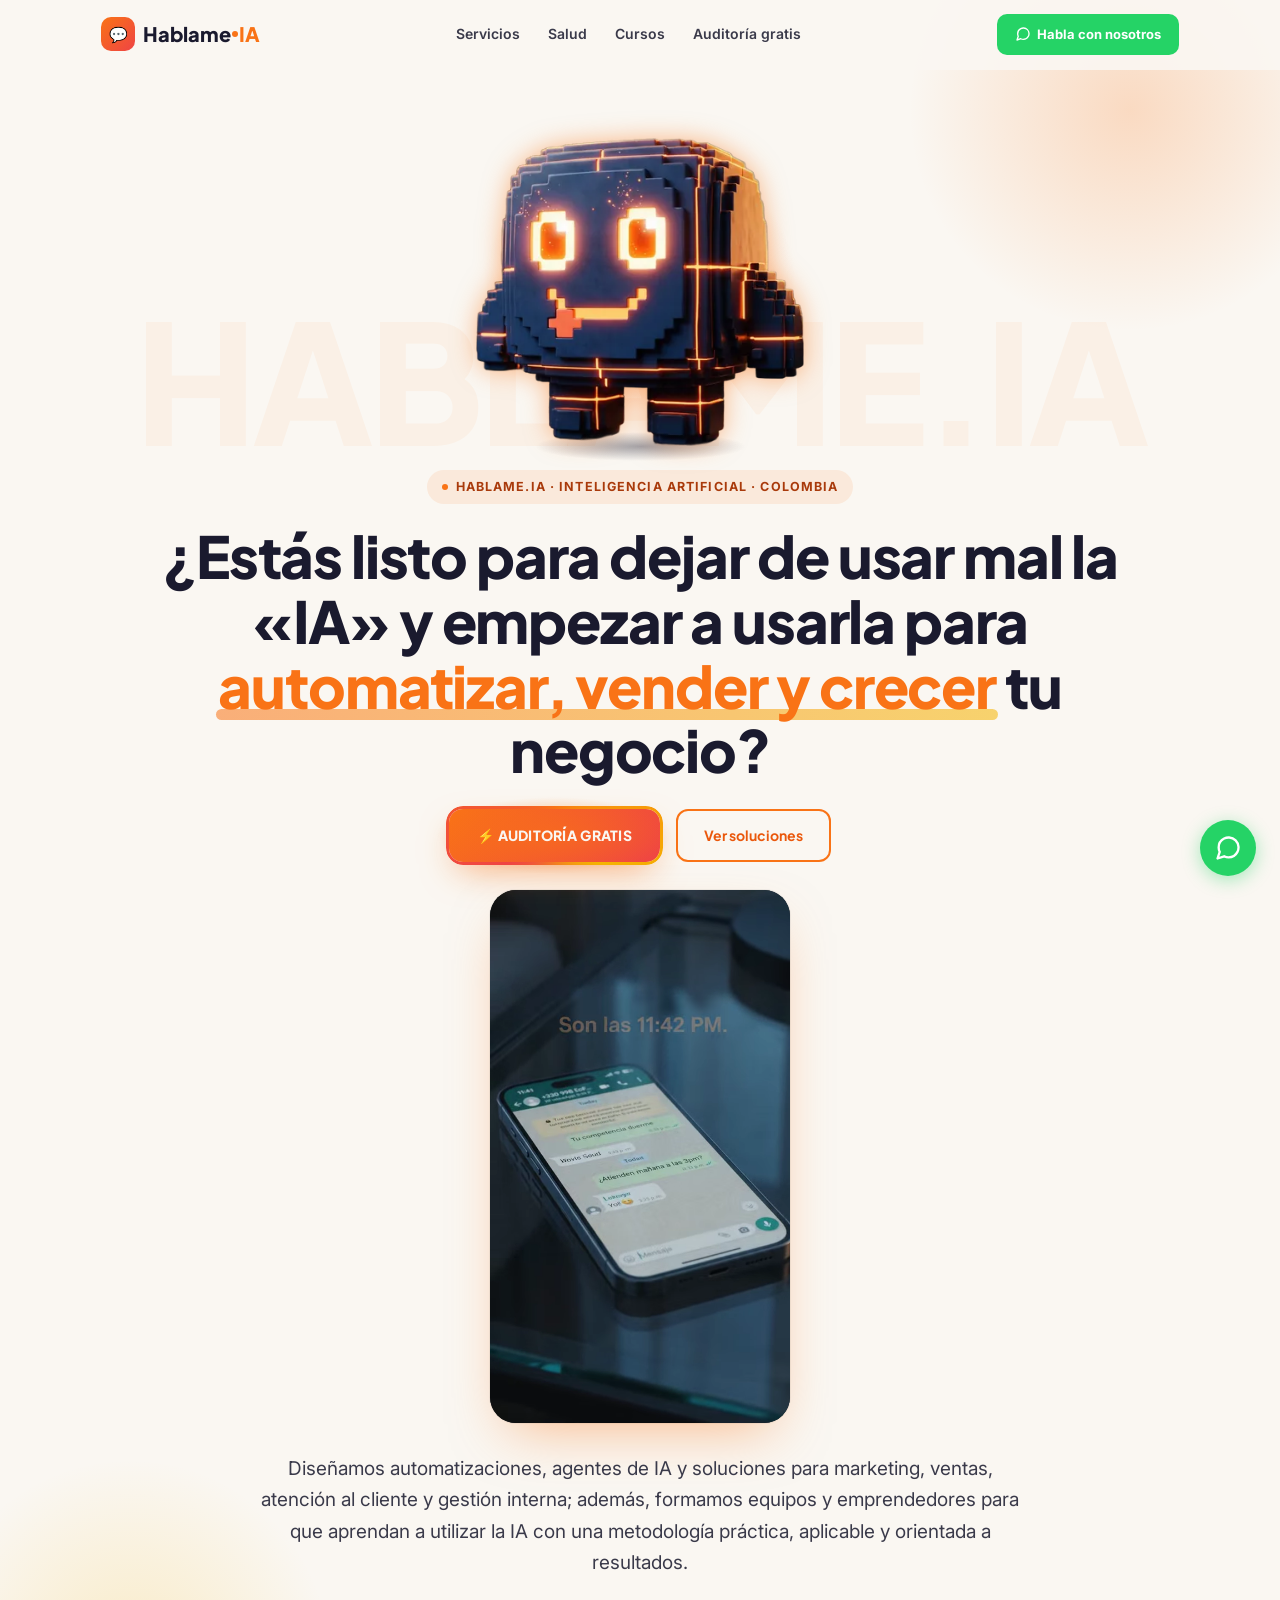
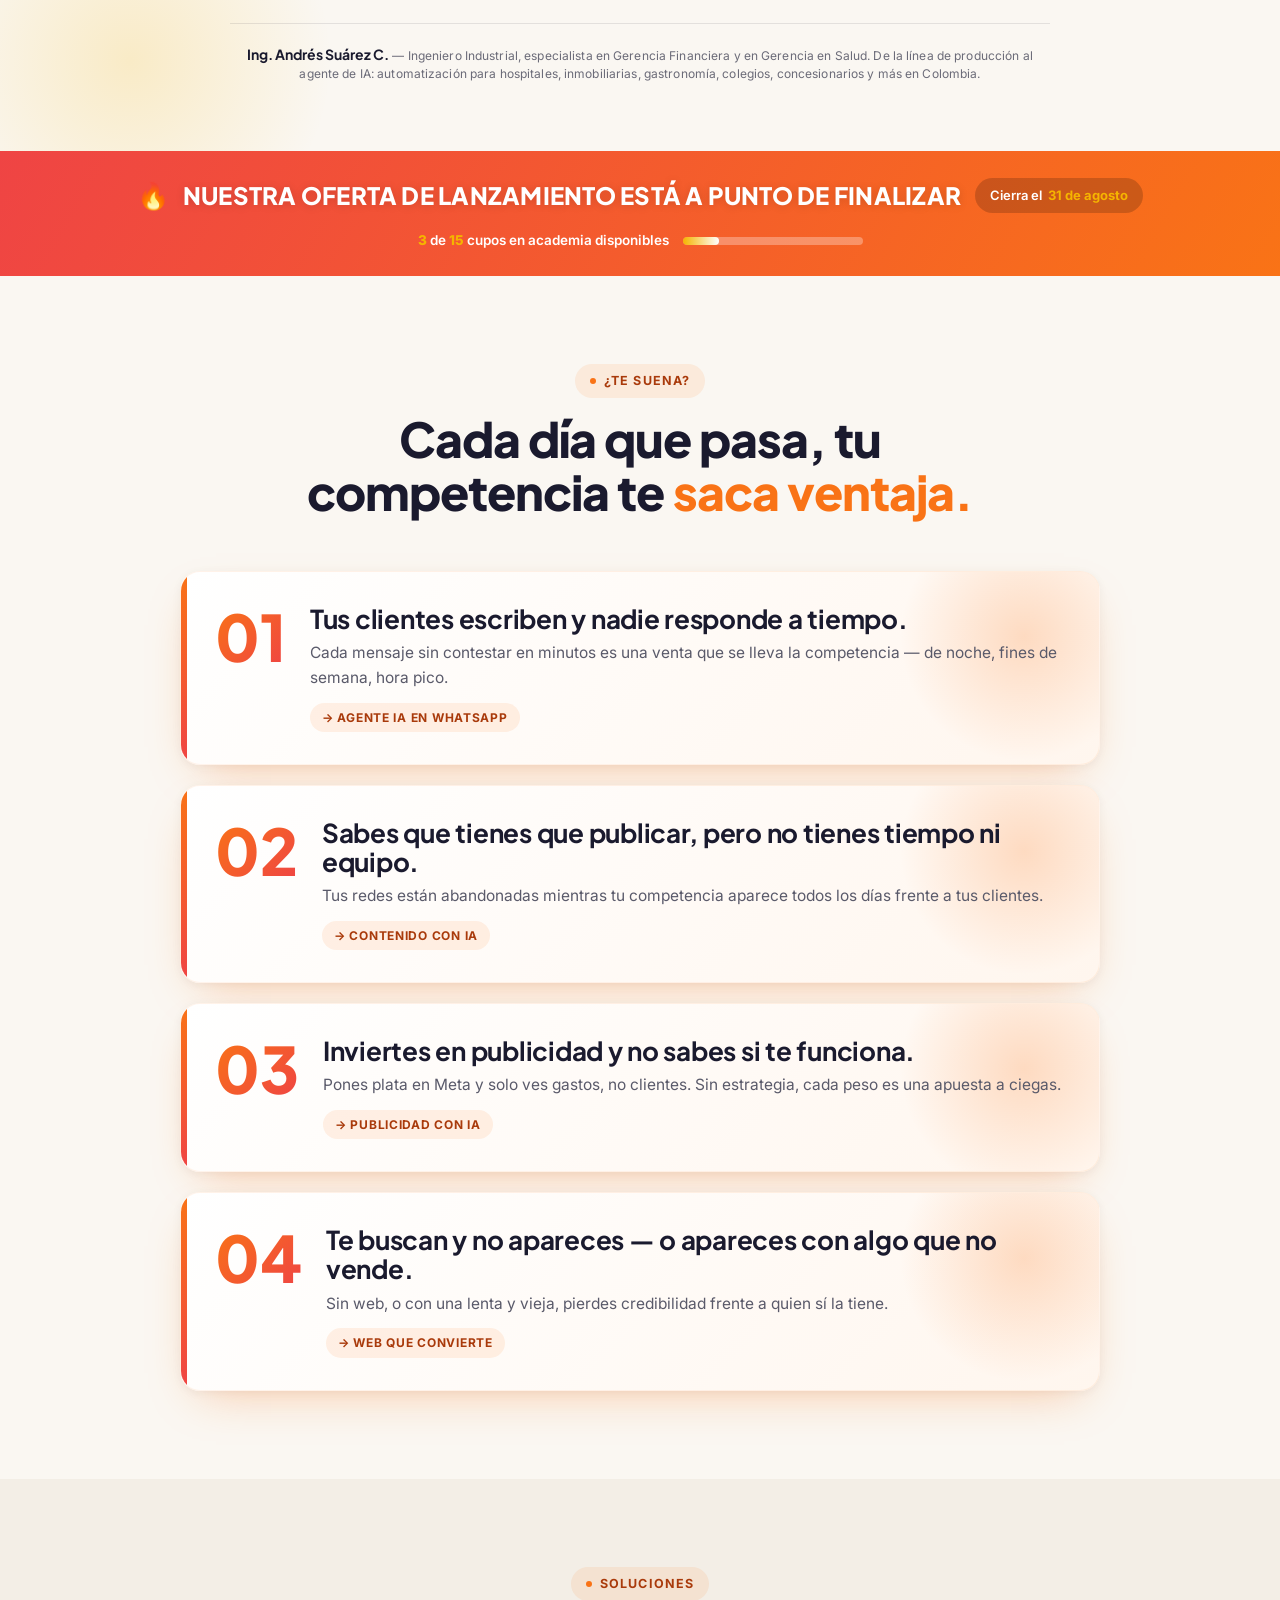
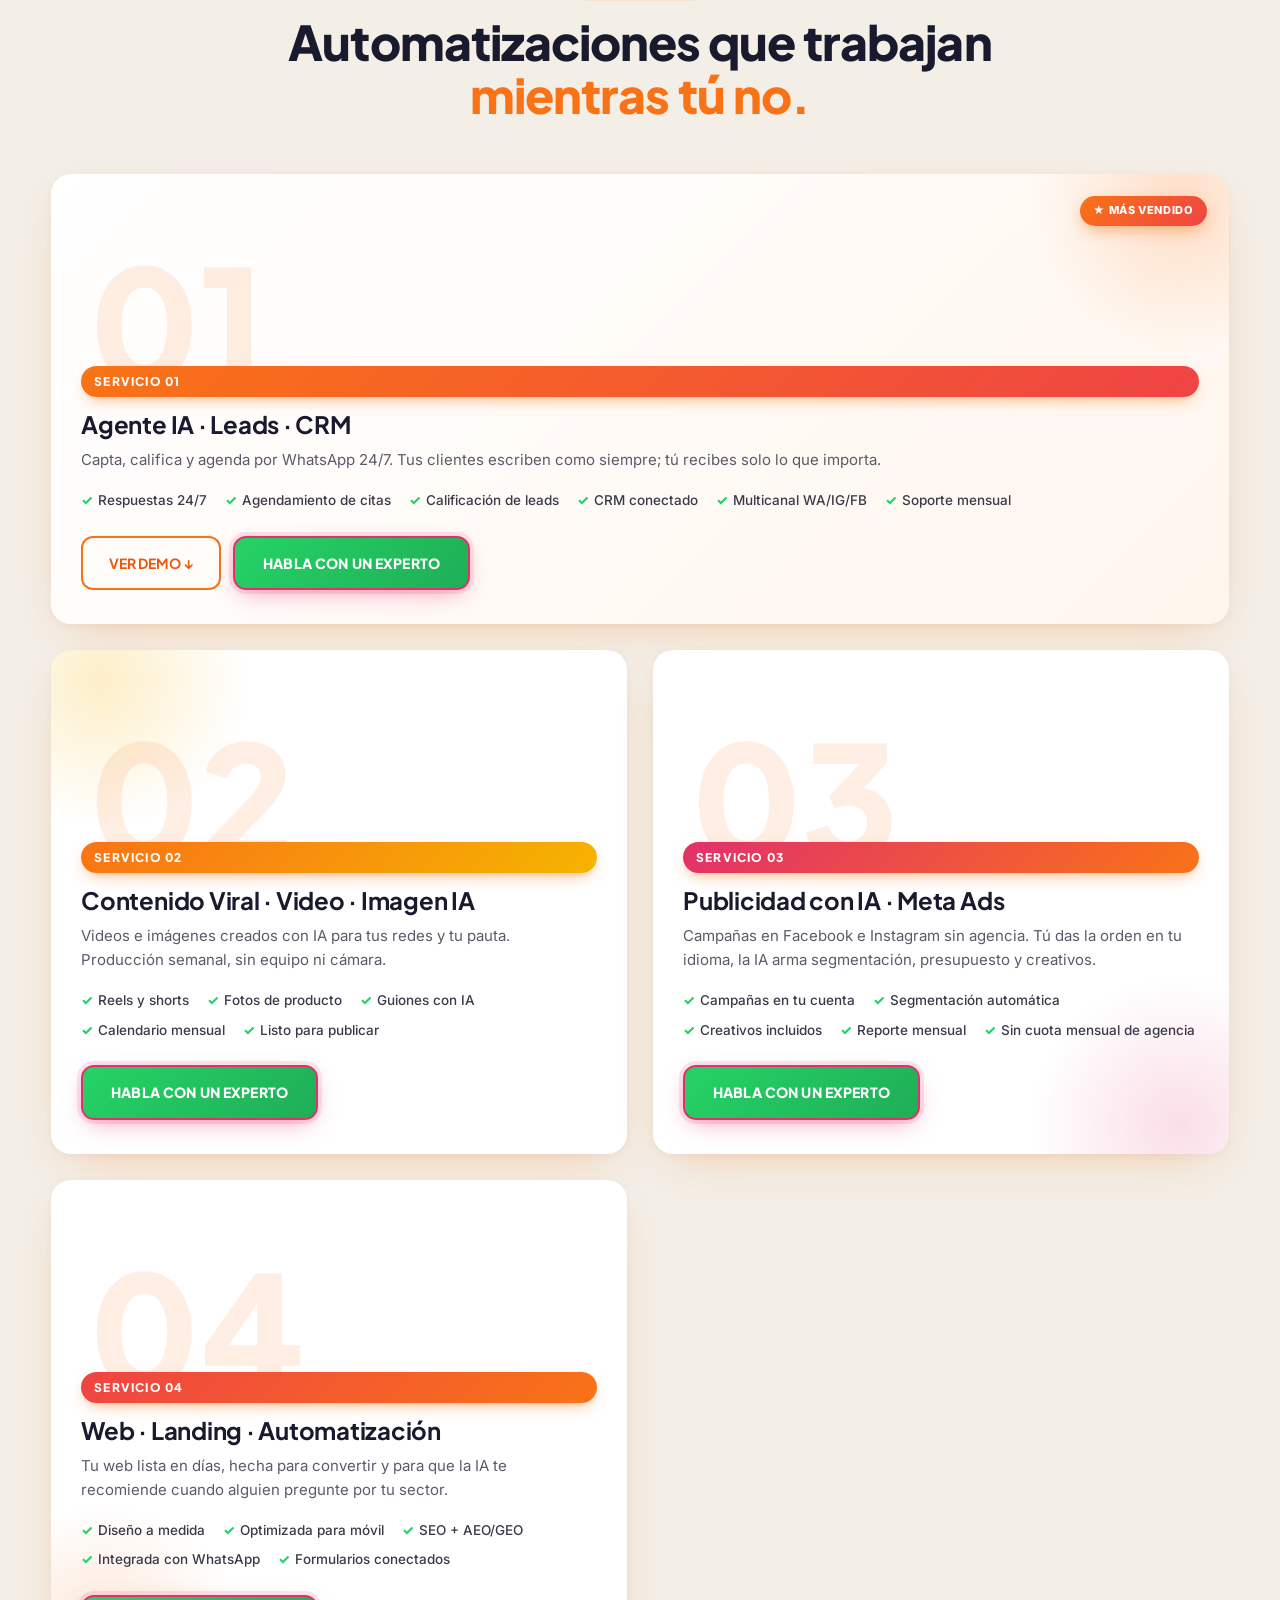
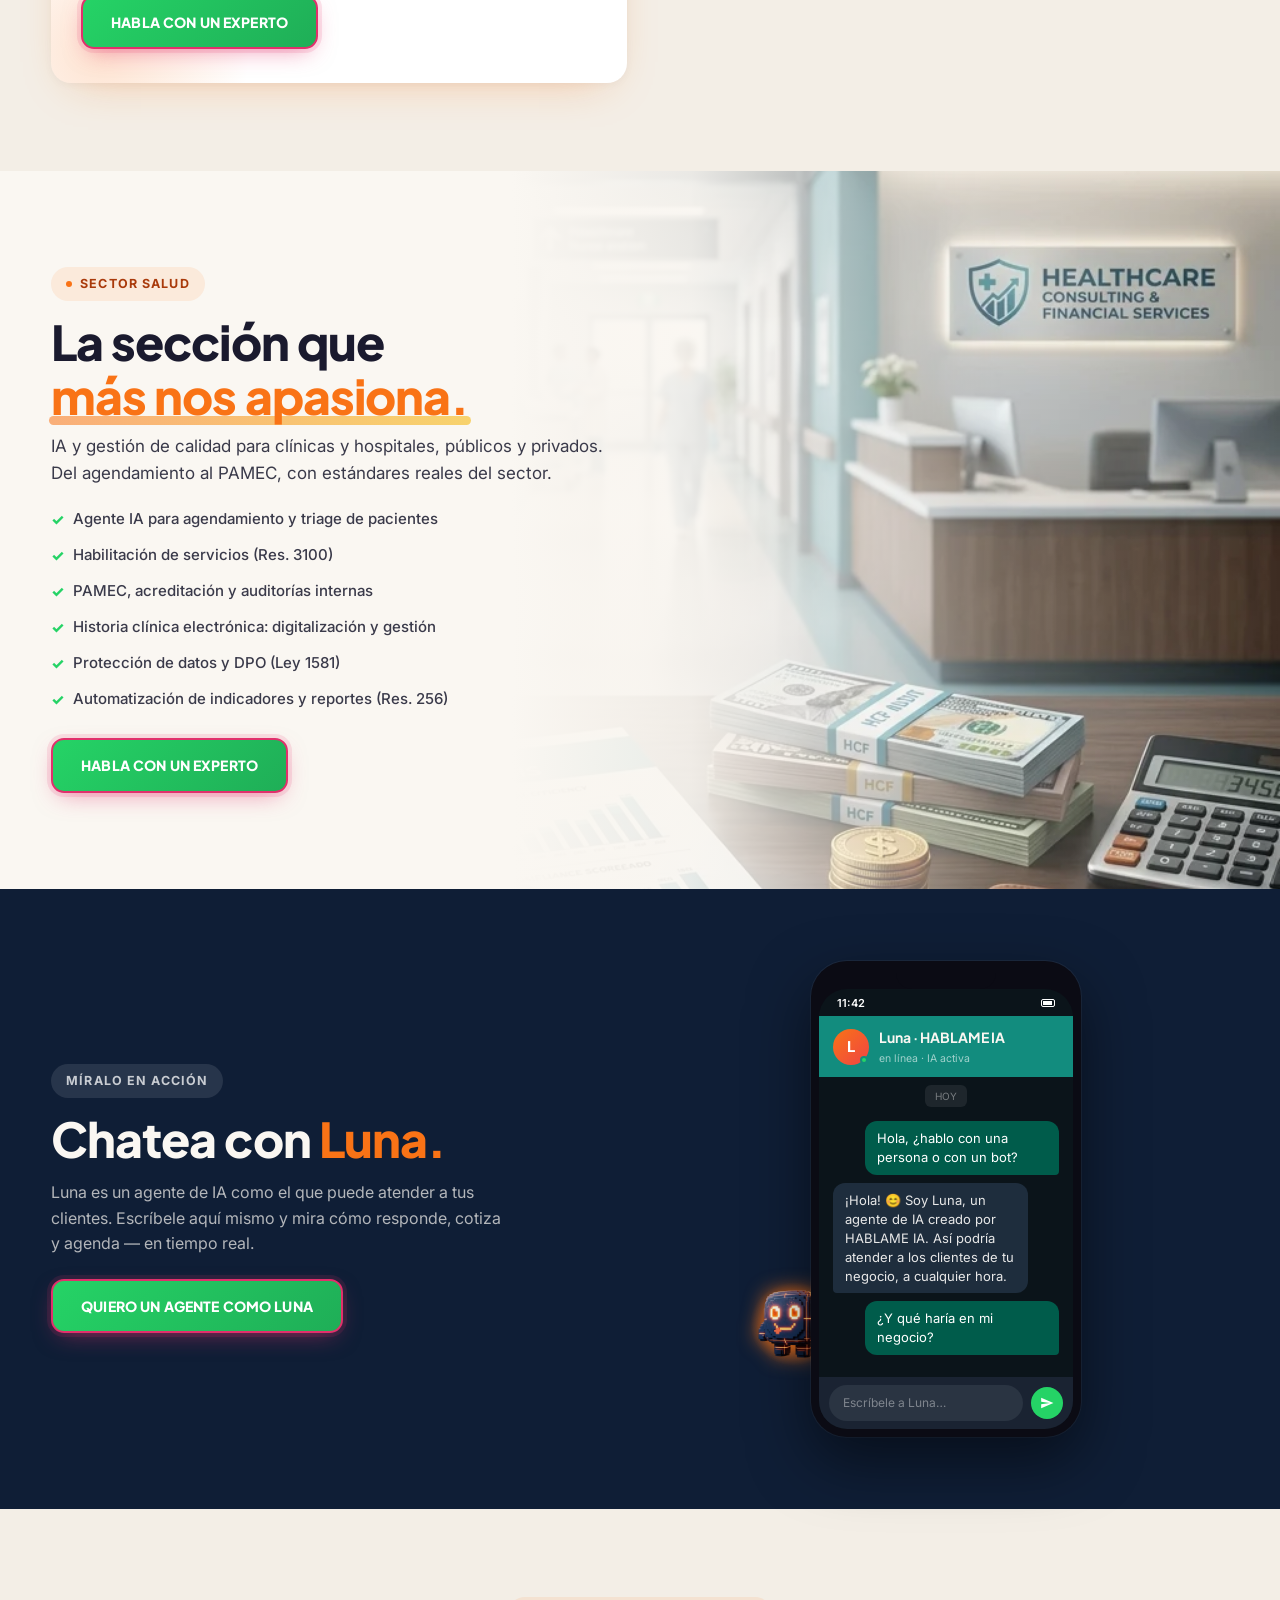
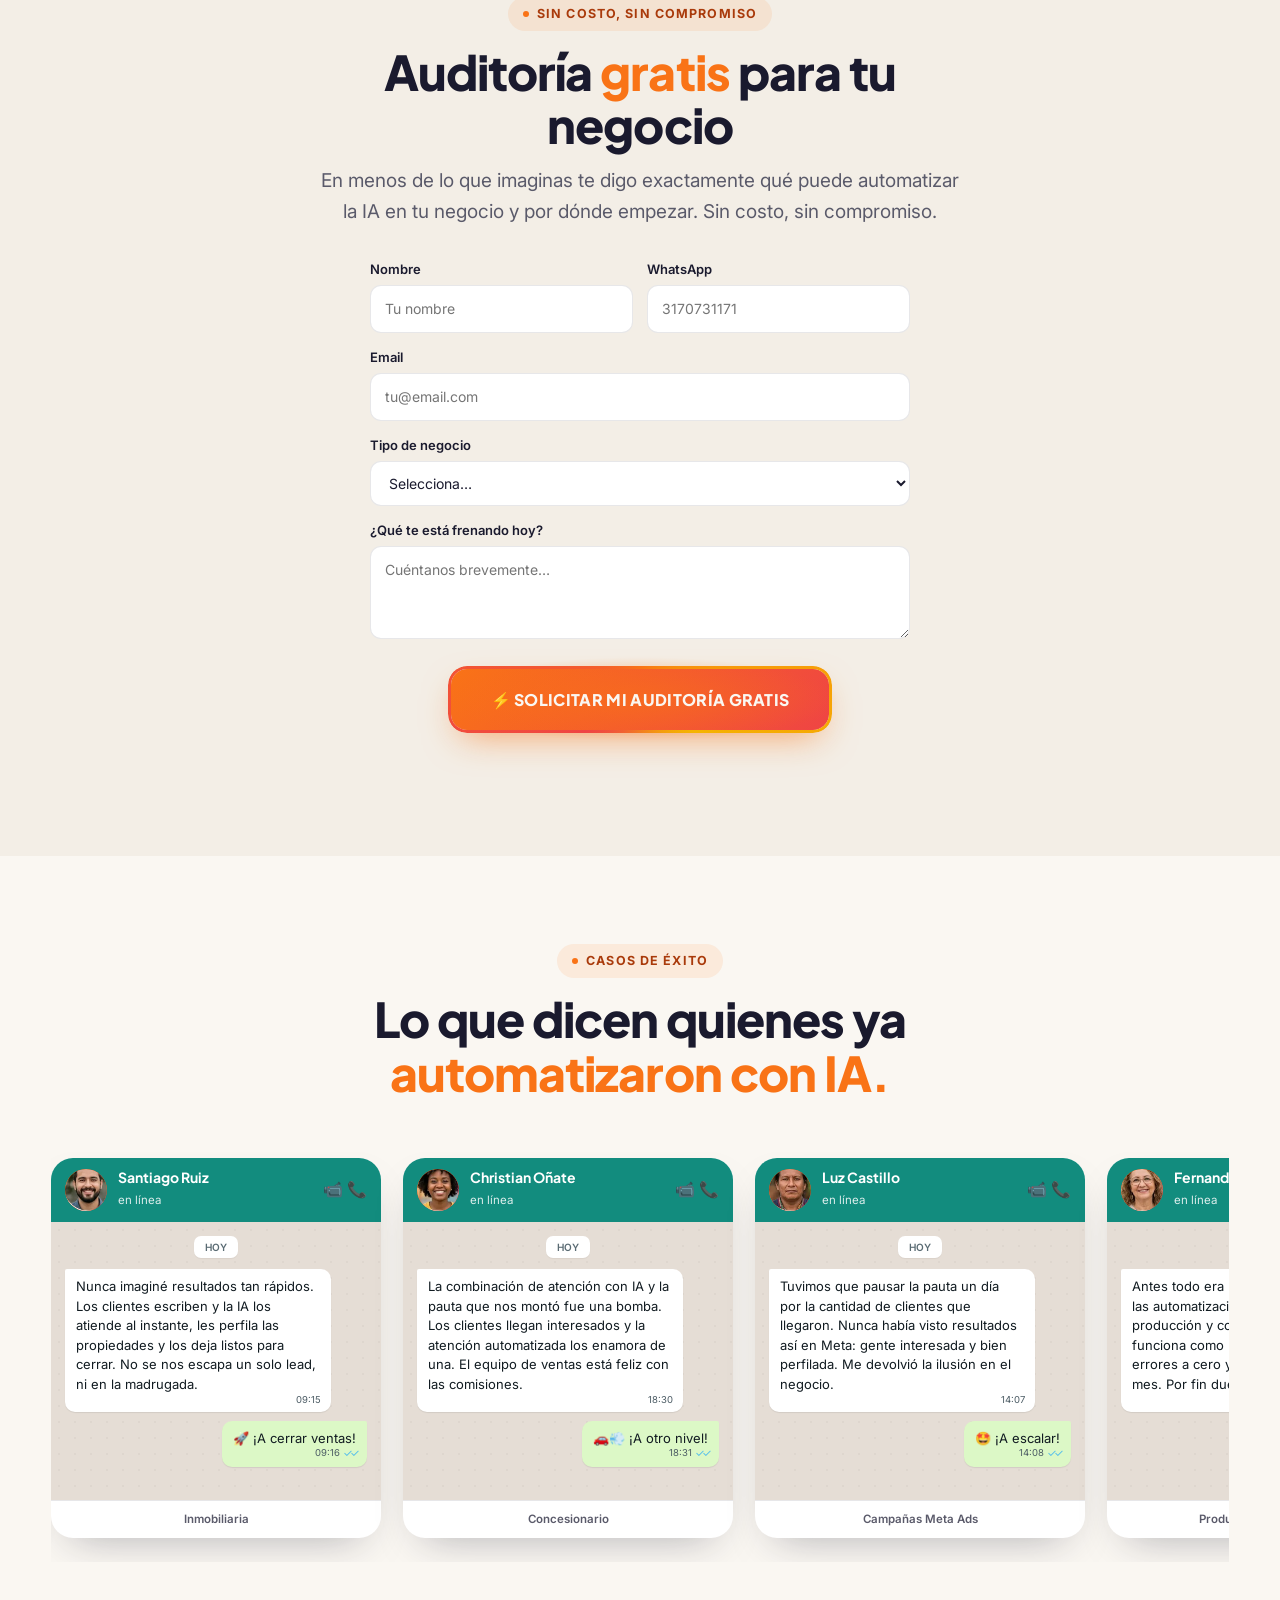
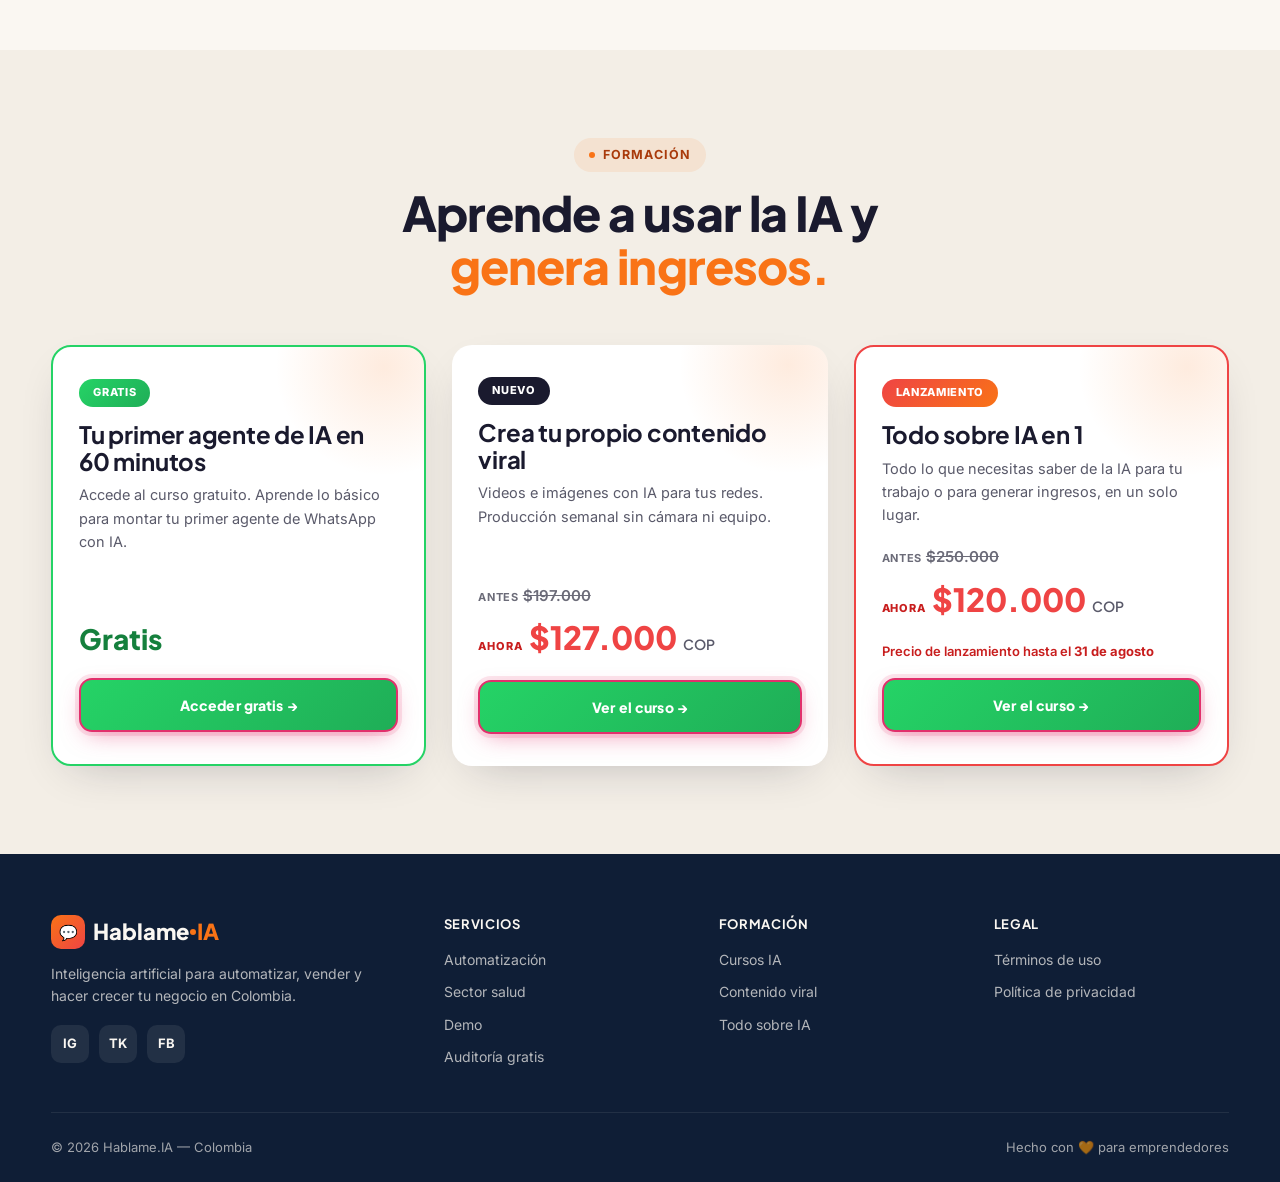
==== index.html @ bf758f94 "Chat de la demo: conversación de HABLAME IA en vez del salón de belleza La animación ahora muestra a" ====
<!DOCTYPE html>
<html lang="es">
<head>
  <meta charset="UTF-8">
  <meta name="viewport" content="width=device-width, initial-scale=1">
  <link rel="icon" href="favicon.ico" sizes="any">
  <link rel="icon" type="image/png" href="favicon.png">
  <link rel="apple-touch-icon" href="apple-touch-icon.png">
  <title>Hablame.IA &mdash; Automatiza, vende y crece con Inteligencia Artificial | Colombia</title>
  <meta name="description" content="Automatizaciones, agentes de IA y soluciones para marketing, ventas, atenci&oacute;n al cliente y gesti&oacute;n interna. Adem&aacute;s, formaci&oacute;n pr&aacute;ctica en IA para equipos y emprendedores en Colombia.">
  <meta name="theme-color" content="#FAF7F2">
  <!-- Dirección oficial del sitio (para Google) -->
  <link rel="canonical" href="https://hablame-ia.com/">
  <!-- Vista previa al compartir el enlace (WhatsApp, Facebook, etc.) -->
  <meta property="og:title" content="Hablame.IA &mdash; Usa la IA para automatizar, vender y crecer">
  <meta property="og:description" content="Agentes de IA, contenido, publicidad y web + formaci&oacute;n pr&aacute;ctica en inteligencia artificial. Colombia.">
  <meta property="og:type" content="website">
  <meta property="og:locale" content="es_CO">
  <meta property="og:site_name" content="Hablame.IA">
  <meta property="og:url" content="https://hablame-ia.com/">
  <meta property="og:image" content="https://hablame-ia.com/assets/img/og-hablame.jpg">
  <meta property="og:image:width" content="1200">
  <meta property="og:image:height" content="630">
  <meta property="og:image:alt" content="Mascota de Hablame.IA: automatiza, vende y crece con Inteligencia Artificial">
  <meta name="twitter:card" content="summary_large_image">
  <meta name="twitter:image" content="https://hablame-ia.com/assets/img/og-hablame.jpg">

  <link rel="preconnect" href="https://fonts.googleapis.com">
  <link rel="preconnect" href="https://fonts.gstatic.com" crossorigin>
  <!-- Fuentes sin bloquear el pintado: se aplican al terminar de descargar -->
  <link rel="stylesheet" href="https://fonts.googleapis.com/css2?family=Plus+Jakarta+Sans:wght@500;600;700;800&family=Inter:wght@400;500;600;700&display=swap" media="print" onload="this.media='all'">
  <noscript><link rel="stylesheet" href="https://fonts.googleapis.com/css2?family=Plus+Jakarta+Sans:wght@500;600;700;800&family=Inter:wght@400;500;600;700&display=swap"></noscript>
  <link rel="stylesheet" href="styles.css">
</head>
<body>

<!-- ============ HEADER ============ -->
<header class="header" id="header">
  <div class="header-inner">
    <a href="#top" class="header-logo">
      <span class="header-logo-icon">&#x1F4AC;</span>
      <span>Hablame</span><span class="header-logo-dot"></span><span class="header-logo-ia">IA</span>
    </a>
    <nav class="header-nav">
      <a href="#empresas">Servicios</a>
      <a href="#salud">Salud</a>
      <a href="#formacion">Cursos</a>
      <a href="#auditoria">Auditor&iacute;a gratis</a>
    </nav>
    <a href="https://wa.me/573170731171?text=Hola%2C%20vengo%20de%20la%20web%20y%20quiero%20saber%20m%C3%A1s." target="_blank" rel="noopener" class="header-cta">
      <svg width="16" height="16" viewBox="0 0 24 24" fill="none" stroke="currentColor" stroke-width="2" stroke-linecap="round" stroke-linejoin="round"><path d="M21 11.5a8.38 8.38 0 0 1-.9 3.8 8.5 8.5 0 0 1-7.6 4.7 8.38 8.38 0 0 1-3.8-.9L3 21l1.9-5.7a8.38 8.38 0 0 1-.9-3.8 8.5 8.5 0 0 1 4.7-7.6 8.38 8.38 0 0 1 3.8-.9h.5a8.48 8.48 0 0 1 8 8v.5z"/></svg>
      Habla con nosotros
    </a>
    <button class="mobile-menu-btn" id="menuBtn" aria-label="Men&uacute;">
      <span></span><span></span><span></span>
    </button>
  </div>
</header>

<!-- Mobile nav -->
<div class="mobile-nav" id="mobileNav">
  <button class="mobile-nav-close" id="menuClose" aria-label="Cerrar">&times;</button>
  <a href="#empresas" class="mobile-nav-link">Servicios</a>
  <a href="#salud" class="mobile-nav-link">Salud</a>
  <a href="#formacion" class="mobile-nav-link">Cursos</a>
  <a href="#auditoria" class="mobile-nav-link">Auditor&iacute;a gratis</a>
  <a href="https://wa.me/573170731171?text=Hola%2C%20vengo%20de%20la%20web%20y%20quiero%20saber%20m%C3%A1s." target="_blank" rel="noopener" class="btn btn-wa" style="margin-top:12px;">Habla con nosotros</a>
</div>

<main>
<!-- ============ HERO ============ -->
<section class="hero" id="top">
  <div class="hero-watermark" aria-hidden="true">HABLAME.IA</div>
  <div class="hero-glow hero-glow--1" aria-hidden="true"></div>
  <div class="hero-glow hero-glow--2" aria-hidden="true"></div>

  <div class="container">
    <!-- MASCOTA (protagonista). Capas: escala por scroll > inclinación mouse > flotación -->
    <div class="mascota" id="mascota">
      <div class="mascota-tilt" id="mascotaTilt">
        <div class="mascota-float">
          <span class="mascota-glow" aria-hidden="true"></span>
          <picture class="mascota-pose is-on" data-pose="frente">
            <source type="image/webp" srcset="assets/img/mascota/mascota-frente-400.webp 400w, assets/img/mascota/mascota-frente-800.webp 800w" sizes="(max-width: 768px) 213px, 340px">
            <img src="assets/img/mascota/mascota-frente.png" alt="Mascota de Hablame.IA" width="800" height="752" fetchpriority="high">
          </picture>
          <picture class="mascota-pose" data-pose="arriba" aria-hidden="true">
            <source type="image/webp" data-srcset="assets/img/mascota/mascota-arriba-400.webp 400w, assets/img/mascota/mascota-arriba-800.webp 800w" sizes="(max-width: 768px) 213px, 340px">
            <img data-src="assets/img/mascota/mascota-arriba.png" alt="" width="800" height="752">
          </picture>
          <!-- Pose "abajo" pendiente: cuando llegue, copia el bloque de "arriba" con data-pose="abajo" -->
        </div>
      </div>
      <span class="mascota-shadow" aria-hidden="true"></span>
    </div>

    <div class="kicker reveal"><span class="kicker-dot"></span>HABLAME.IA &middot; Inteligencia Artificial &middot; Colombia</div>

    <h1 class="hero-title reveal">
      &iquest;Est&aacute;s listo para dejar de usar mal la &laquo;IA&raquo; y empezar a usarla para <span class="hl">automatizar, vender y crecer</span> tu negocio?
    </h1>

    <!-- BOTONES -->
    <div class="hero-buttons reveal">
      <a href="#auditoria" class="btn-star btn-star--sm">
        <span class="btn-star-shine"></span>
        <span class="btn-star-text">&#x26A1; AUDITOR&Iacute;A GRATIS</span>
      </a>
      <a href="#empresas" class="btn btn-outline">Ver soluciones</a>
    </div>

    <!-- VIDEO (se reproduce en bucle) -->
    <div class="hero-video reveal">
      <!-- El video se carga después de la página (main.js); mientras, se ve la portada -->
      <video autoplay muted loop playsinline preload="none" poster="assets/luna-poster.webp" width="540" height="960" aria-label="Demostraci&oacute;n de automatizaci&oacute;n con IA">
        <source data-src="assets/luna-demo.mp4" type="video/mp4">
        <source data-src="assets/luna-demo.webm" type="video/webm">
        <track kind="captions" srclang="es" label="Sin audio" src="assets/sin-audio.vtt">
      </video>
    </div>

    <!-- PÁRRAFO -->
    <p class="hero-lead reveal">
      Dise&ntilde;amos automatizaciones, agentes de IA y soluciones para marketing, ventas, atenci&oacute;n al cliente y gesti&oacute;n interna; adem&aacute;s, formamos equipos y emprendedores para que aprendan a utilizar la IA con una metodolog&iacute;a pr&aacute;ctica, aplicable y orientada a resultados.
    </p>

    <!-- FIRMA -->
    <div class="hero-signature reveal">
      <span class="hero-signature-name">Ing. Andr&eacute;s Su&aacute;rez C.</span> &mdash; Ingeniero Industrial, especialista en Gerencia Financiera y en Gerencia en Salud. De la l&iacute;nea de producci&oacute;n al agente de IA: automatizaci&oacute;n para hospitales, inmobiliarias, gastronom&iacute;a, colegios, concesionarios y m&aacute;s en Colombia.
    </div>
  </div>
</section>

<!-- ============ BANDA DE OFERTA ============ -->
<section class="offer" id="offerBand">
  <span class="offer-spark offer-spark--1" aria-hidden="true"></span>
  <span class="offer-spark offer-spark--2" aria-hidden="true"></span>
  <div class="container">
    <div class="offer-inner">
      <span class="offer-flame">&#x1F525;</span>
      <span class="offer-text">NUESTRA OFERTA DE LANZAMIENTO EST&Aacute; A PUNTO DE FINALIZAR</span>
      <span class="offer-deadline">Cierra el <strong id="offerFecha">31 de agosto</strong></span>
    </div>
    <div class="offer-cupos">
      <span class="offer-cupos-count"><strong id="cuposDisp">3</strong> de <strong id="cuposTotal">15</strong> cupos en academia disponibles</span>
      <span class="offer-bar"><span class="offer-bar-fill" id="cuposBarFill" style="width:20%;"></span></span>
    </div>
  </div>
</section>

<!-- ============ DOLORES ============ -->
<section class="pains section">
  <div class="container">
    <div class="section-head reveal">
      <div class="kicker"><span class="kicker-dot"></span>&iquest;Te suena?</div>
      <h2>Cada d&iacute;a que pasa, tu competencia te <span class="hl">saca ventaja.</span></h2>
    </div>
    <div class="pains-grid">
      <div class="pain-card" data-pain>
        <div class="pain-num">01</div>
        <div class="pain-body">
          <h3>Tus clientes escriben y nadie responde a tiempo.</h3>
          <p>Cada mensaje sin contestar en minutos es una venta que se lleva la competencia &mdash; de noche, fines de semana, hora pico.</p>
          <span class="pain-tag">&rarr; Agente IA en WhatsApp</span>
        </div>
      </div>
      <div class="pain-card" data-pain>
        <div class="pain-num">02</div>
        <div class="pain-body">
          <h3>Sabes que tienes que publicar, pero no tienes tiempo ni equipo.</h3>
          <p>Tus redes est&aacute;n abandonadas mientras tu competencia aparece todos los d&iacute;as frente a tus clientes.</p>
          <span class="pain-tag">&rarr; Contenido con IA</span>
        </div>
      </div>
      <div class="pain-card" data-pain>
        <div class="pain-num">03</div>
        <div class="pain-body">
          <h3>Inviertes en publicidad y no sabes si te funciona.</h3>
          <p>Pones plata en Meta y solo ves gastos, no clientes. Sin estrategia, cada peso es una apuesta a ciegas.</p>
          <span class="pain-tag">&rarr; Publicidad con IA</span>
        </div>
      </div>
      <div class="pain-card" data-pain>
        <div class="pain-num">04</div>
        <div class="pain-body">
          <h3>Te buscan y no apareces &mdash; o apareces con algo que no vende.</h3>
          <p>Sin web, o con una lenta y vieja, pierdes credibilidad frente a quien s&iacute; la tiene.</p>
          <span class="pain-tag">&rarr; Web que convierte</span>
        </div>
      </div>
    </div>
  </div>
</section>

<!-- ============ SERVICIOS ============ -->
<section class="services section" id="empresas">
  <div class="container">
    <div class="section-head reveal">
      <div class="kicker"><span class="kicker-dot"></span>Soluciones</div>
      <h2>Automatizaciones que trabajan <span class="hl">mientras t&uacute; no.</span></h2>
    </div>

    <div class="services-grid" id="servicesGrid">

      <!-- SERVICIO 1 — FEATURED -->
      <div class="svc-card svc-card--featured reveal">
        <div class="svc-card-badge">&#x2605; M&aacute;s vendido</div>
        <div class="svc-watermark" aria-hidden="true">01</div>
        <div class="svc-card-num">SERVICIO 01</div>
        <h3>Agente IA &middot; Leads &middot; CRM</h3>
        <p>Capta, califica y agenda por WhatsApp 24/7. Tus clientes escriben como siempre; t&uacute; recibes solo lo que importa.</p>
        <div class="svc-checks">
          <span>Respuestas 24/7</span>
          <span>Agendamiento de citas</span>
          <span>Calificaci&oacute;n de leads</span>
          <span>CRM conectado</span>
          <span>Multicanal WA/IG/FB</span>
          <span>Soporte mensual</span>
        </div>
        <div class="svc-card-actions">
          <a href="#demo-section" class="btn btn-outline">VER DEMO &darr;</a>
          <a href="https://wa.me/573170731171?text=Hola%2C%20quiero%20saber%20m%C3%A1s%20del%20Agente%20IA%20con%20CRM." aria-label="Habla con un experto sobre el Agente de IA" target="_blank" rel="noopener" class="btn-expert">HABLA CON UN EXPERTO</a>
        </div>
      </div>

      <!-- SERVICIO 2 -->
      <div class="svc-card reveal">
        <div class="svc-watermark" aria-hidden="true">02</div>
        <div class="svc-card-num">SERVICIO 02</div>
        <h3>Contenido Viral &middot; Video &middot; Imagen IA</h3>
        <p>Videos e im&aacute;genes creados con IA para tus redes y tu pauta. Producci&oacute;n semanal, sin equipo ni c&aacute;mara.</p>
        <div class="svc-checks">
          <span>Reels y shorts</span>
          <span>Fotos de producto</span>
          <span>Guiones con IA</span>
          <span>Calendario mensual</span>
          <span>Listo para publicar</span>
        </div>
        <div class="svc-card-actions">
          <a href="https://wa.me/573170731171?text=Hola%2C%20me%20interesa%20el%20servicio%20de%20contenido%20viral%20con%20IA." aria-label="Habla con un experto sobre contenido viral con IA" target="_blank" rel="noopener" class="btn-expert">HABLA CON UN EXPERTO</a>
        </div>
      </div>

      <!-- SERVICIO 3 -->
      <div class="svc-card reveal">
        <div class="svc-watermark" aria-hidden="true">03</div>
        <div class="svc-card-num">SERVICIO 03</div>
        <h3>Publicidad con IA &middot; Meta Ads</h3>
        <p>Campa&ntilde;as en Facebook e Instagram sin agencia. T&uacute; das la orden en tu idioma, la IA arma segmentaci&oacute;n, presupuesto y creativos.</p>
        <div class="svc-checks">
          <span>Campa&ntilde;as en tu cuenta</span>
          <span>Segmentaci&oacute;n autom&aacute;tica</span>
          <span>Creativos incluidos</span>
          <span>Reporte mensual</span>
          <span>Sin cuota mensual de agencia</span>
        </div>
        <div class="svc-card-actions">
          <a href="https://wa.me/573170731171?text=Hola%2C%20me%20interesa%20la%20publicidad%20con%20IA%20en%20Meta%20Ads." aria-label="Habla con un experto sobre publicidad con IA" target="_blank" rel="noopener" class="btn-expert">HABLA CON UN EXPERTO</a>
        </div>
      </div>

      <!-- SERVICIO 4 -->
      <div class="svc-card reveal">
        <div class="svc-watermark" aria-hidden="true">04</div>
        <div class="svc-card-num">SERVICIO 04</div>
        <h3>Web &middot; Landing &middot; Automatizaci&oacute;n</h3>
        <p>Tu web lista en d&iacute;as, hecha para convertir y para que la IA te recomiende cuando alguien pregunte por tu sector.</p>
        <div class="svc-checks">
          <span>Dise&ntilde;o a medida</span>
          <span>Optimizada para m&oacute;vil</span>
          <span>SEO + AEO/GEO</span>
          <span>Integrada con WhatsApp</span>
          <span>Formularios conectados</span>
        </div>
        <div class="svc-card-actions">
          <a href="https://wa.me/573170731171?text=Hola%2C%20necesito%20una%20web%20o%20landing%20para%20mi%20negocio." aria-label="Habla con un experto sobre tu web o landing" target="_blank" rel="noopener" class="btn-expert">HABLA CON UN EXPERTO</a>
        </div>
      </div>

    </div>
  </div>
</section>

<!-- ============ SALUD ============ -->
<section class="salud" id="salud">
  <div class="salud-media" aria-hidden="true">
    <img src="assets/hospital.webp" alt="" loading="lazy" width="1024" height="1024">
    <span class="salud-fade"></span>
  </div>
  <div class="container">
    <div class="salud-content reveal">
      <div class="kicker"><span class="kicker-dot"></span>Sector salud</div>
      <h2>La secci&oacute;n que <span class="hl">m&aacute;s nos apasiona.</span></h2>
      <p class="salud-lead">IA y gesti&oacute;n de calidad para cl&iacute;nicas y hospitales, p&uacute;blicos y privados. Del agendamiento al PAMEC, con est&aacute;ndares reales del sector.</p>
      <div class="salud-checks">
        <span>Agente IA para agendamiento y triage de pacientes</span>
        <span>Habilitaci&oacute;n de servicios (Res. 3100)</span>
        <span>PAMEC, acreditaci&oacute;n y auditor&iacute;as internas</span>
        <span>Historia cl&iacute;nica electr&oacute;nica: digitalizaci&oacute;n y gesti&oacute;n</span>
        <span>Protecci&oacute;n de datos y DPO (Ley 1581)</span>
        <span>Automatizaci&oacute;n de indicadores y reportes (Res. 256)</span>
      </div>
      <a href="https://wa.me/573170731171?text=Hola%2C%20quiero%20hablar%20de%20soluciones%20para%20mi%20instituci%C3%B3n%20de%20salud." aria-label="Habla con un experto en soluciones para salud" target="_blank" rel="noopener" class="btn-expert">HABLA CON UN EXPERTO</a>
    </div>
  </div>
</section>

<!-- ============ MÍRALO EN ACCIÓN (ÚNICA SECCIÓN NEGRA) ============ -->
<section class="demo" id="demo-section">
  <div class="container">
    <div class="demo-grid">
      <div>
        <div class="kicker kicker--light reveal">M&iacute;ralo en acci&oacute;n</div>
        <h2 class="reveal">Chatea con <span class="hl">Luna.</span></h2>
        <p class="demo-lead reveal">Luna es un agente de IA como el que puede atender a tus clientes. Escr&iacute;bele aqu&iacute; mismo y mira c&oacute;mo responde, cotiza y agenda &mdash; en tiempo real.</p>
        <div class="reveal" style="margin-top:22px;">
          <a href="https://wa.me/573170731171?text=Hola%2C%20quiero%20un%20agente%20como%20Luna%20para%20mi%20negocio." target="_blank" rel="noopener" class="btn-expert">QUIERO UN AGENTE COMO LUNA</a>
        </div>
      </div>

      <!-- LUNA — DEMO INTERACTIVA -->
      <div class="demo-phone-wrap reveal">
        <div class="phone">
          <!-- Mascota pequeña asomada detrás del teléfono (reutiliza la imagen del hero, ya en caché) -->
          <div class="mascota-mini" aria-hidden="true">
            <span class="mascota-glow"></span>
            <picture>
              <source type="image/webp" srcset="assets/img/mascota/mascota-frente-400.webp 400w, assets/img/mascota/mascota-frente-800.webp 800w" sizes="(max-width: 768px) 213px, 340px">
              <img src="assets/img/mascota/mascota-frente.png" alt="" width="800" height="752" loading="lazy">
            </picture>
          </div>
          <div class="phone-notch"></div>
          <div class="phone-screen">
            <div class="phone-statusbar">
              <span>11:42</span>
              <span style="display:inline-flex;gap:5px;align-items:center;">
                <span style="display:inline-block;width:14px;height:8px;border:1px solid #fff;border-radius:2px;position:relative;"><span style="position:absolute;inset:1px;background:#fff;width:70%;"></span></span>
              </span>
            </div>
            <div class="phone-app-header">
              <div class="phone-app-avatar">L<span class="phone-app-avatar-online"></span></div>
              <div style="flex:1;">
                <div style="font-weight:700;font-size:14px;font-family:'Plus Jakarta Sans',sans-serif;">Luna &middot; HABLAME IA</div>
                <div style="font-size:10.5px;color:rgba(255,255,255,0.6);margin-top:2px;">en l&iacute;nea &middot; IA activa</div>
              </div>
            </div>
            <div class="phone-chat-body" id="chatBody">
              <div class="phone-chat-date">HOY</div>
              <div id="chatBubbles"></div>
            </div>
            <form class="phone-input-bar" id="lunaForm" autocomplete="off">
              <input class="phone-input-field" id="lunaInput" type="text" placeholder="Escr&iacute;bele a Luna&hellip;" aria-label="Escribe un mensaje a Luna">
              <button type="submit" class="phone-send-btn" aria-label="Enviar">
                <svg width="14" height="14" viewBox="0 0 24 24" fill="currentColor"><path d="M2 21l21-9L2 3v7l15 2-15 2v7z"/></svg>
              </button>
            </form>
          </div>
        </div>
      </div>
    </div>
  </div>
</section>

<!-- ============ AUDITORÍA GRATIS ============ -->
<section class="auditoria section" id="auditoria">
  <div class="container" style="max-width:640px;text-align:center;">
    <div class="section-head reveal" style="margin-bottom:0;">
      <div class="kicker"><span class="kicker-dot"></span>Sin costo, sin compromiso</div>
      <h2>Auditor&iacute;a <span class="hl">gratis</span> para tu negocio</h2>
      <p>En menos de lo que imaginas te digo exactamente qu&eacute; puede automatizar la IA en tu negocio y por d&oacute;nde empezar. Sin costo, sin compromiso.</p>
    </div>

    <form class="audit-form reveal" id="auditForm">
      <div class="audit-form-row">
        <div class="audit-field">
          <label for="audit-nombre">Nombre</label>
          <input type="text" id="audit-nombre" name="nombre" required placeholder="Tu nombre">
        </div>
        <div class="audit-field">
          <label for="audit-whatsapp">WhatsApp</label>
          <input type="tel" id="audit-whatsapp" name="whatsapp" required placeholder="3170731171">
        </div>
      </div>
      <div class="audit-field">
        <label for="audit-email">Email</label>
        <input type="email" id="audit-email" name="email" required placeholder="tu@email.com">
      </div>
      <div class="audit-field">
        <label for="audit-tipo">Tipo de negocio</label>
        <select id="audit-tipo" name="tipo_negocio" required>
          <option value="">Selecciona&hellip;</option>
          <option>Sal&oacute;n de belleza / est&eacute;tica</option>
          <option>Cl&iacute;nica / salud</option>
          <option>Inmobiliaria</option>
          <option>Restaurante / comida</option>
          <option>Tienda / retail</option>
          <option>Concesionario / autos</option>
          <option>Textil / confecciones</option>
          <option>Educaci&oacute;n / colegio</option>
          <option>Servicios profesionales</option>
          <option>Otro</option>
        </select>
      </div>
      <div class="audit-field">
        <label for="audit-freno">&iquest;Qu&eacute; te est&aacute; frenando hoy?</label>
        <textarea id="audit-freno" name="freno" rows="3" placeholder="Cu&eacute;ntanos brevemente&hellip;"></textarea>
      </div>
      <input type="text" name="website" style="display:none;" tabindex="-1" autocomplete="off">

      <div class="audit-btn-wrapper">
        <button type="submit" class="btn-star" id="auditBtn">
          <span class="btn-star-shine"></span>
          <span class="btn-star-text">&#x26A1; SOLICITAR MI AUDITOR&Iacute;A GRATIS</span>
        </button>
      </div>
      <div class="audit-msg" id="auditMsg"></div>
    </form>
  </div>
</section>

<!-- ============ CASOS DE ÉXITO ============ -->
<section class="testimonios section" id="casos">
  <div class="container">
    <div class="section-head reveal">
      <div class="kicker"><span class="kicker-dot"></span>Casos de &eacute;xito</div>
      <h2>Lo que dicen quienes ya <span class="hl">automatizaron con IA.</span></h2>
    </div>

    <div class="carousel-track" id="carouselTrack">

      <!-- 1 WA — Odontología -->
      <article class="chat chat-wa">
        <div class="chat-head">
          <div class="chat-av"><img src="assets/client-1.webp" alt="Cristina Obando" loading="lazy" width="42" height="42"></div>
          <div class="chat-meta"><strong>Cristina Obando</strong><span>en l&iacute;nea</span></div>
          <div class="chat-head-icons">&#x1F4F9; &#x1F4DE;</div>
        </div>
        <div class="chat-body">
          <span class="chat-day">HOY</span>
          <div class="wa-in">Desde que Andr&eacute;s implement&oacute; el agente de IA, el seguimiento de pacientes se hace solo: agenda las citas de forma natural y ya no tenemos huecos en la agenda. Pasamos a estar llenos. Un genio.<span class="wa-time">11:42</span></div>
          <div class="wa-out">&#x1F64C; &iexcl;Gracias, Cristina!<span class="wa-time">11:43 <span class="wa-check">&#x2713;&#x2713;</span></span></div>
        </div>
        <div class="chat-tag">Cl&iacute;nica odontol&oacute;gica</div>
      </article>

      <!-- 2 WA — Inmobiliaria -->
      <article class="chat chat-wa">
        <div class="chat-head">
          <div class="chat-av"><img src="assets/client-2.webp" alt="Santiago Ruiz" loading="lazy" width="42" height="42"></div>
          <div class="chat-meta"><strong>Santiago Ruiz</strong><span>en l&iacute;nea</span></div>
          <div class="chat-head-icons">&#x1F4F9; &#x1F4DE;</div>
        </div>
        <div class="chat-body">
          <span class="chat-day">HOY</span>
          <div class="wa-in">Nunca imagin&eacute; resultados tan r&aacute;pidos. Los clientes escriben y la IA los atiende al instante, les perfila las propiedades y los deja listos para cerrar. No se nos escapa un solo lead, ni en la madrugada.<span class="wa-time">09:15</span></div>
          <div class="wa-out">&#x1F680; &iexcl;A cerrar ventas!<span class="wa-time">09:16 <span class="wa-check">&#x2713;&#x2713;</span></span></div>
        </div>
        <div class="chat-tag">Inmobiliaria</div>
      </article>

      <!-- 3 WA — Concesionario -->
      <article class="chat chat-wa">
        <div class="chat-head">
          <div class="chat-av"><img src="assets/client-3.webp" alt="Christian O&ntilde;ate" loading="lazy" width="42" height="42"></div>
          <div class="chat-meta"><strong>Christian O&ntilde;ate</strong><span>en l&iacute;nea</span></div>
          <div class="chat-head-icons">&#x1F4F9; &#x1F4DE;</div>
        </div>
        <div class="chat-body">
          <span class="chat-day">HOY</span>
          <div class="wa-in">La combinaci&oacute;n de atenci&oacute;n con IA y la pauta que nos mont&oacute; fue una bomba. Los clientes llegan interesados y la atenci&oacute;n automatizada los enamora de una. El equipo de ventas est&aacute; feliz con las comisiones.<span class="wa-time">18:30</span></div>
          <div class="wa-out">&#x1F697;&#x1F4A8; &iexcl;A otro nivel!<span class="wa-time">18:31 <span class="wa-check">&#x2713;&#x2713;</span></span></div>
        </div>
        <div class="chat-tag">Concesionario</div>
      </article>

      <!-- 4 WA — Meta Ads -->
      <article class="chat chat-wa">
        <div class="chat-head">
          <div class="chat-av"><img src="assets/client-4.webp" alt="Luz Castillo" loading="lazy" width="42" height="42"></div>
          <div class="chat-meta"><strong>Luz Castillo</strong><span>en l&iacute;nea</span></div>
          <div class="chat-head-icons">&#x1F4F9; &#x1F4DE;</div>
        </div>
        <div class="chat-body">
          <span class="chat-day">HOY</span>
          <div class="wa-in">Tuvimos que pausar la pauta un d&iacute;a por la cantidad de clientes que llegaron. Nunca hab&iacute;a visto resultados as&iacute; en Meta: gente interesada y bien perfilada. Me devolvi&oacute; la ilusi&oacute;n en el negocio.<span class="wa-time">14:07</span></div>
          <div class="wa-out">&#x1F929; &iexcl;A escalar!<span class="wa-time">14:08 <span class="wa-check">&#x2713;&#x2713;</span></span></div>
        </div>
        <div class="chat-tag">Campa&ntilde;as Meta Ads</div>
      </article>

      <!-- 5 WA — Producción -->
      <article class="chat chat-wa">
        <div class="chat-head">
          <div class="chat-av"><img src="assets/client-5.webp" alt="Fernando Caiza" loading="lazy" width="42" height="42"></div>
          <div class="chat-meta"><strong>Fernando Caiza</strong><span>en l&iacute;nea</span></div>
          <div class="chat-head-icons">&#x1F4F9; &#x1F4DE;</div>
        </div>
        <div class="chat-body">
          <span class="chat-day">HOY</span>
          <div class="wa-in">Antes todo era manual y un caos. Con las automatizaciones que cre&oacute; para producci&oacute;n y contabilidad, la empresa funciona como un reloj. Redujimos errores a cero y todo cuadra a fin de mes. Por fin duermo tranquilo.<span class="wa-time">20:52</span></div>
          <div class="wa-out">&#x2699;&#xFE0F; &iexcl;Como un reloj!<span class="wa-time">20:53 <span class="wa-check">&#x2713;&#x2713;</span></span></div>
        </div>
        <div class="chat-tag">Producci&oacute;n y contabilidad</div>
      </article>

      <!-- 6 WA — Software -->
      <article class="chat chat-wa">
        <div class="chat-head">
          <div class="chat-av"><img src="assets/client-6.webp" alt="Miguel Guerrero" loading="lazy" width="42" height="42"></div>
          <div class="chat-meta"><strong>Miguel Guerrero</strong><span>en l&iacute;nea</span></div>
          <div class="chat-head-icons">&#x1F4F9; &#x1F4DE;</div>
        </div>
        <div class="chat-body">
          <span class="chat-day">HOY</span>
          <div class="wa-in">El software que nos cre&oacute; es una maravilla. Controlar a los vendedores y hacer seguimiento de clientes era un dolor de cabeza; ahora tengo todo en tiempo real en el celular. El equipo est&aacute; m&aacute;s motivado y las m&eacute;tricas, clar&iacute;simas.<span class="wa-time">10:24</span></div>
          <div class="wa-out">&#x1F4F1; &iexcl;Todo bajo control!<span class="wa-time">10:25 <span class="wa-check">&#x2713;&#x2713;</span></span></div>
        </div>
        <div class="chat-tag">Distribuci&oacute;n tienda a tienda</div>
      </article>

      <!-- 7 IG — Hospital PAMEC -->
      <article class="chat chat-ig">
        <div class="chat-head">
          <div class="chat-av"><img src="assets/client-7.webp" alt="S. Pantoja" loading="lazy" width="42" height="42"></div>
          <div class="chat-meta"><strong>s.pantoja</strong><span>Hospital</span></div>
          <div class="chat-head-icons">&hellip;</div>
        </div>
        <div class="chat-body">
          <div class="ig-msg">El sistema que desarroll&oacute; para el PAMEC y la auditor&iacute;a interna fue la pieza que nos faltaba. Organiz&oacute; todo de tal forma que recibir la certificaci&oacute;n ISO 9001 fue un proceso fluido y sin estr&eacute;s. La junta qued&oacute; feliz.</div>
          <div class="ig-react">&#x2764;&#xFE0F; &#x1F44F;</div>
        </div>
        <div class="chat-tag">Instagram &middot; Mensaje directo</div>
      </article>

      <!-- 8 IG — Hospital acreditación -->
      <article class="chat chat-ig">
        <div class="chat-head">
          <div class="chat-av"><img src="assets/client-8.webp" alt="Angela Bastidas" loading="lazy" width="42" height="42"></div>
          <div class="chat-meta"><strong>angela.bastidas</strong><span>Hospital</span></div>
          <div class="chat-head-icons">&hellip;</div>
        </div>
        <div class="chat-body">
          <div class="ig-msg">El nivel de exigencia era alt&iacute;simo, pero sus automatizaciones nos quitaron un peso enorme. Procesos que tomaban semanas ahora se hacen en segundos y con precisi&oacute;n absoluta. Logramos la acreditaci&oacute;n. Marc&oacute; un antes y un despu&eacute;s.</div>
          <div class="ig-react">&#x2764;&#xFE0F; &#x1F929;</div>
        </div>
        <div class="chat-tag">Instagram &middot; Mensaje directo</div>
      </article>

      <!-- 9 IG — Hospital call center -->
      <article class="chat chat-ig">
        <div class="chat-head">
          <div class="chat-av"><img src="assets/client-9.webp" alt="Equipo de Atenci&oacute;n" loading="lazy" width="42" height="42"></div>
          <div class="chat-meta"><strong>atencion.hospital</strong><span>Hospital</span></div>
          <div class="chat-head-icons">&hellip;</div>
        </div>
        <div class="chat-body">
          <div class="ig-msg">El nuevo sistema de call center es de otro mundo. Antes, gestionar quejas y reclamos era agotador; ahora la atenci&oacute;n es inmediata y trazable. Los usuarios se sienten escuchados y nosotros tenemos todo organizado.</div>
          <div class="ig-react">&#x2764;&#xFE0F; &#x1F64C;</div>
        </div>
        <div class="chat-tag">Instagram &middot; Mensaje directo</div>
      </article>

    </div>
  </div>
</section>

<!-- ============ FORMACIÓN ============ -->
<section class="courses section" id="formacion">
  <div class="container">
    <div class="section-head reveal">
      <div class="kicker"><span class="kicker-dot"></span>Formaci&oacute;n</div>
      <h2>Aprende a usar la IA y <span class="hl">genera ingresos.</span></h2>
    </div>

    <div class="courses-grid" id="coursesGrid">

      <!-- CURSO 1 — GRATIS -->
      <div class="course-card course-card--free reveal">
        <div class="course-badge course-badge--free">GRATIS</div>
        <h3>Tu primer agente de IA en 60 minutos</h3>
        <p>Accede al curso gratuito. Aprende lo b&aacute;sico para montar tu primer agente de WhatsApp con IA.</p>
        <div class="course-price-free">Gratis</div>
        <a href="#auditoria" class="btn-expert btn-expert--full">Acceder gratis &rarr;</a>
      </div>

      <!-- CURSO 2 — $127.000 -->
      <div class="course-card reveal">
        <div class="course-badge">NUEVO</div>
        <h3>Crea tu propio contenido viral</h3>
        <p>Videos e im&aacute;genes con IA para tus redes. Producci&oacute;n semanal sin c&aacute;mara ni equipo.</p>
        <div class="course-price">
          <span class="course-price-old"><span class="price-antes">Antes</span>$197.000</span>
          <span class="course-price-now"><span class="price-ahora">Ahora</span><span class="course-price-amount">$127.000 <span class="cur">COP</span></span></span>
        </div>
        <a href="curso-contenido-viral.html" class="btn-expert btn-expert--full" aria-label="Ver el curso Crea tu propio contenido viral">Ver el curso &rarr;</a>
      </div>

      <!-- CURSO 3 — LANZAMIENTO -->
      <div class="course-card course-card--countdown reveal">
        <div class="course-badge course-badge--promo">LANZAMIENTO</div>
        <h3>Todo sobre IA en 1</h3>
        <p>Todo lo que necesitas saber de la IA para tu trabajo o para generar ingresos, en un solo lugar.</p>
        <div class="course-price">
          <span class="course-price-old"><span class="price-antes">Antes</span>$250.000</span>
          <span class="course-price-now"><span class="price-ahora">Ahora</span><span class="course-price-amount">$120.000 <span class="cur">COP</span></span></span>
        </div>
        <div class="course-countdown">Precio de lanzamiento hasta el <strong id="countdownFecha">31 de agosto</strong></div>
        <a href="curso-todo-ia.html" class="btn-expert btn-expert--full" aria-label="Ver el curso Todo sobre IA en 1">Ver el curso &rarr;</a>
      </div>

    </div>
  </div>
</section>

</main>

<!-- ============ FOOTER ============ -->
<footer class="footer">
  <div class="container">
    <div class="footer-grid">
      <div>
        <div class="header-logo" style="font-size:22px;color:#FAF7F2;">
          <span class="header-logo-icon">&#x1F4AC;</span>
          <span>Hablame</span><span class="header-logo-dot"></span><span class="header-logo-ia">IA</span>
        </div>
        <p style="margin:14px 0 0;font-size:14px;line-height:1.55;max-width:320px;">Inteligencia artificial para automatizar, vender y hacer crecer tu negocio en Colombia.</p>
        <div class="footer-socials">
          <a href="https://wa.me/573170731171" target="_blank" rel="noopener" class="footer-social" aria-label="Instagram" id="footerIG">IG</a>
          <a href="https://wa.me/573170731171" target="_blank" rel="noopener" class="footer-social" aria-label="TikTok" id="footerTK">TK</a>
          <a href="https://wa.me/573170731171" target="_blank" rel="noopener" class="footer-social" aria-label="Facebook" id="footerFB">FB</a>
        </div>
      </div>
      <div>
        <div class="footer-heading">Servicios</div>
        <div class="footer-links">
          <a href="#empresas" class="footer-link">Automatizaci&oacute;n</a>
          <a href="#salud" class="footer-link">Sector salud</a>
          <a href="#demo-section" class="footer-link">Demo</a>
          <a href="#auditoria" class="footer-link">Auditor&iacute;a gratis</a>
        </div>
      </div>
      <div>
        <div class="footer-heading">Formaci&oacute;n</div>
        <div class="footer-links">
          <a href="#formacion" class="footer-link">Cursos IA</a>
          <a href="curso-contenido-viral.html" class="footer-link">Contenido viral</a>
          <a href="curso-todo-ia.html" class="footer-link">Todo sobre IA</a>
        </div>
      </div>
      <div>
        <div class="footer-heading">Legal</div>
        <div class="footer-links">
          <a href="terminos.html" class="footer-link">T&eacute;rminos de uso</a>
          <a href="privacidad.html" class="footer-link">Pol&iacute;tica de privacidad</a>
        </div>
      </div>
    </div>
    <div class="footer-bottom">
      <span>&copy; 2026 Hablame.IA &mdash; Colombia</span>
      <span>Hecho con &#x1F9E1; para emprendedores</span>
    </div>
  </div>
</footer>

<!-- FLOATING WA -->
<a href="https://wa.me/573170731171?text=Hola%2C%20vengo%20de%20la%20web%20y%20tengo%20una%20pregunta." target="_blank" rel="noopener" class="wa-float" id="waFloat" aria-label="WhatsApp">
  <span class="wa-float-label">&iquest;Preguntas?</span>
  <span class="wa-float-icon">
    <svg width="28" height="28" viewBox="0 0 24 24" fill="none" stroke="currentColor" stroke-width="2" stroke-linecap="round" stroke-linejoin="round"><path d="M21 11.5a8.38 8.38 0 0 1-.9 3.8 8.5 8.5 0 0 1-7.6 4.7 8.38 8.38 0 0 1-3.8-.9L3 21l1.9-5.7a8.38 8.38 0 0 1-.9-3.8 8.5 8.5 0 0 1 4.7-7.6 8.38 8.38 0 0 1 3.8-.9h.5a8.48 8.48 0 0 1 8 8v.5z"/></svg>
  </span>
</a>

<!-- Scripts -->
<script src="main.js"></script>
</body>
</html>
---- styles.css ----
/* ============================================================
   HABLAME.IA — Design System v3
   Paleta naranja · Todo el "lujo" es CSS puro (0 KB)
   Prohibido filter:blur / backdrop-filter en runtime
   Animar solo transform / opacity
   ============================================================ */

/* ---------- @property para anillo del botón estrella ---------- */
@property --angle { syntax: "<angle>"; initial-value: 0deg; inherits: false; }

/* ---------- Variables ---------- */
:root{
  --brand-orange:#F97316;
  --brand-orange-dark:#EA580C;
  --action-green:#25D366;
  --action-green-dark:#1FAE57;
  --fuchsia:#E1306C;
  --sale-red:#EF4444;
  --gold:#F5B400;
  --ink:#1A1A2E;
  --navy:#0F1E36;            /* fondo de demo y footer: combina con la mascota */
  --ink-soft:#3A3A4A;
  --muted:#5A5A6A;
  --bg-cream:#FAF7F2;
  --bg-cream-2:#F3EEE6;
  --white:#FFFFFF;
  --line:rgba(26,26,46,.10);
  --shadow-warm:0 18px 50px -18px rgba(249,115,22,.35);
  --radius:20px;
}

/* ---------- Reset & base ---------- */
*,*::before,*::after{box-sizing:border-box;margin:0;padding:0;}
html{scroll-behavior:smooth;-webkit-text-size-adjust:100%;}
body{font-family:'Inter',sans-serif;color:var(--ink);background:var(--bg-cream);line-height:1.6;overflow-x:hidden;}
img,video{max-width:100%;display:block;}
a{color:inherit;text-decoration:none;}
button,input,select,textarea{font:inherit;border:none;outline:none;background:none;}

/* ---------- Tipografía ---------- */
h1,h2,h3,h4{font-family:'Plus Jakarta Sans',sans-serif;line-height:1.12;color:var(--ink);letter-spacing:-.02em;}
h1{font-size:clamp(30px,5.4vw,58px);font-weight:800;}
h2{font-size:clamp(28px,4.6vw,48px);font-weight:800;}
h3{font-size:clamp(19px,2.6vw,24px);font-weight:700;letter-spacing:-.01em;}

/* ---------- Utilities ---------- */
.container{width:92%;max-width:1180px;margin:0 auto;}
.section{padding:88px 0;}
.section-compact{padding:56px 0;}
.text-accent{color:var(--brand-orange);}
.center{text-align:center;}

/* Sistema de título coherente: highlight animado */
.hl{position:relative;color:var(--brand-orange);white-space:nowrap;}
.hl::after{content:"";position:absolute;left:-2px;right:-2px;bottom:.02em;height:.20em;border-radius:6px;
  background:linear-gradient(90deg,var(--brand-orange),var(--gold));
  transform:scaleX(0);transform-origin:left;transition:transform .7s .15s cubic-bezier(.4,0,.2,1);z-index:-1;opacity:.55;}
.reveal.visible .hl::after,.visible .hl::after{transform:scaleX(1);}

.section-head{text-align:center;max-width:760px;margin:0 auto 52px;}
.section-head h2{margin:14px 0 0;}
.section-head p{margin-top:14px;font-size:clamp(16px,2vw,19px);color:var(--muted);}

/* ---------- Reveal ---------- */
.reveal{opacity:0;transform:translateY(30px);transition:opacity .6s ease,transform .6s ease;}
.reveal.visible{opacity:1;transform:none;}

/* ---------- Kicker ---------- */
.kicker{display:inline-flex;align-items:center;gap:8px;font-size:12.5px;font-weight:700;text-transform:uppercase;letter-spacing:.09em;padding:7px 15px;border-radius:999px;background:rgba(249,115,22,.1);color:#A93A0B;}
.kicker--light{background:rgba(255,255,255,.1);color:rgba(255,255,255,.75);}
.kicker-dot{width:6px;height:6px;border-radius:50%;background:var(--brand-orange);animation:pulse-dot 2s infinite;}
@keyframes pulse-dot{0%,100%{opacity:1;}50%{opacity:.35;}}

/* ============================================================
   BOTONES
   ============================================================ */
.btn{display:inline-flex;align-items:center;justify-content:center;gap:8px;font-family:'Plus Jakarta Sans',sans-serif;font-weight:700;font-size:14px;padding:13px 26px;border-radius:12px;cursor:pointer;transition:transform .18s,box-shadow .18s;text-align:center;}
.btn:active{transform:scale(.97);}

/* Botón secundario — outline naranja */
.btn-outline{border:2px solid var(--brand-orange);color:var(--brand-orange-dark);background:transparent;}
.btn-outline:hover{background:var(--brand-orange);color:#fff;transform:translateY(-2px);}

/* WhatsApp puro (header, float) */
.btn-wa{background:var(--action-green);color:#fff;box-shadow:0 4px 14px rgba(37,211,102,.3);}
.btn-wa:hover{box-shadow:0 6px 22px rgba(37,211,102,.45);transform:translateY(-2px);}

/* ★ Botón "HABLA CON UN EXPERTO" — verde + fucsia, coherente en todo el sitio */
.btn-expert{position:relative;display:inline-flex;align-items:center;justify-content:center;gap:8px;
  font-family:'Plus Jakarta Sans',sans-serif;font-weight:800;font-size:14px;letter-spacing:.01em;
  padding:14px 28px;border-radius:13px;cursor:pointer;overflow:hidden;color:#fff;
  background:linear-gradient(135deg,var(--action-green),var(--action-green-dark));
  border:2px solid var(--fuchsia);
  box-shadow:0 8px 24px -8px rgba(225,48,108,.55),0 0 0 4px rgba(225,48,108,.12);
  transition:transform .18s,box-shadow .18s;}
/* destello: capa de ancho completo que se desplaza con transform (GPU, sin recalcular la página) */
.btn-expert::before{content:"";position:absolute;inset:0;pointer-events:none;
  background:linear-gradient(100deg,transparent 32%,rgba(255,255,255,.55) 50%,transparent 68%);
  transform:translateX(-100%);animation:shine-sweep 3.2s ease-in-out infinite;will-change:transform;}
.btn-expert:hover{transform:translateY(-2px) scale(1.02);box-shadow:0 12px 30px -8px rgba(225,48,108,.7),0 0 0 4px rgba(225,48,108,.18);}
.btn-expert:active{transform:scale(.98);}
.btn-expert--full{width:100%;}

/* ★★ Botón ESTRELLA — AUDITORÍA GRATIS (signature) */
.btn-star{position:relative;display:inline-flex;align-items:center;justify-content:center;
  font-family:'Plus Jakarta Sans',sans-serif;font-weight:800;letter-spacing:.02em;
  padding:18px 40px;border-radius:16px;cursor:pointer;border:none;isolation:isolate;
  background:linear-gradient(135deg,var(--brand-orange),var(--sale-red));
  color:var(--bg-cream);font-size:16px;
  box-shadow:0 14px 36px -10px rgba(249,115,22,.65);
  transition:transform .18s;}
.btn-star--sm{padding:14px 28px;font-size:14px;border-radius:14px;}
.btn-star:hover{transform:translateY(-2px);}
.btn-star:active{transform:scale(.97);}
/* anillo giratorio conic */
.btn-star::before{content:"";position:absolute;inset:-3px;border-radius:19px;z-index:-1;padding:3px;
  background:conic-gradient(from var(--angle),var(--brand-orange),var(--gold),var(--sale-red),var(--brand-orange));
  -webkit-mask:linear-gradient(#000 0 0) content-box,linear-gradient(#000 0 0);
  -webkit-mask-composite:xor;mask-composite:exclude;
  animation:spin-angle 3.5s linear infinite;}
.btn-star--sm::before{border-radius:17px;}
/* latido de resplandor (opacity, sin blur) */
.btn-star::after{content:"";position:absolute;inset:-12px;border-radius:26px;z-index:-2;
  background:radial-gradient(closest-side,rgba(249,115,22,.55),transparent);
  animation:glow-pulse 2.4s ease-in-out infinite;}
/* destello que recorre */
.btn-star-shine{position:absolute;inset:0;border-radius:16px;overflow:hidden;z-index:0;}
.btn-star-shine::before{content:"";position:absolute;inset:0;
  background:linear-gradient(100deg,transparent 34%,rgba(255,255,255,.6) 50%,transparent 66%);
  transform:translateX(-100%);animation:shine-sweep 2.8s ease-in-out infinite;will-change:transform;}
.btn-star-text{position:relative;z-index:1;}

@keyframes spin-angle{to{--angle:360deg;}}
@keyframes glow-pulse{0%,100%{opacity:.35;}50%{opacity:.85;}}
@keyframes shine-sweep{0%{transform:translateX(-100%);}55%,100%{transform:translateX(100%);}}

/* ============================================================
   HEADER
   ============================================================ */
.header{position:fixed;top:0;left:0;width:100%;z-index:100;background:rgba(250,247,242,.9);border-bottom:1px solid transparent;transition:box-shadow .3s,border-color .3s;}
.header.scrolled{box-shadow:0 2px 22px rgba(26,26,46,.08);border-color:var(--line);}
.header-inner{display:flex;align-items:center;justify-content:space-between;max-width:1180px;margin:0 auto;padding:14px 4%;gap:12px;}
.header-logo{display:flex;align-items:center;font-family:'Plus Jakarta Sans',sans-serif;font-weight:800;font-size:20px;color:var(--ink);}
.header-logo-icon{display:inline-flex;align-items:center;justify-content:center;width:34px;height:34px;border-radius:10px;background:linear-gradient(135deg,var(--brand-orange),var(--sale-red));font-size:15px;margin-right:8px;}
.header-logo-dot{width:6px;height:6px;border-radius:50%;background:var(--brand-orange);display:inline-block;margin:0 1px;vertical-align:middle;}
.header-logo-ia{color:var(--brand-orange);}
.header-nav{display:flex;gap:28px;align-items:center;}
.header-nav a{font-size:14px;font-weight:600;color:var(--ink-soft);transition:color .2s;}
.header-nav a:hover{color:var(--brand-orange);}
.header-cta{display:inline-flex;align-items:center;gap:6px;font-size:13px;font-weight:700;padding:10px 18px;border-radius:10px;background:var(--action-green);color:#fff;transition:transform .15s,box-shadow .15s;}
.header-cta:hover{transform:translateY(-1px);box-shadow:0 4px 14px rgba(37,211,102,.35);}

.mobile-menu-btn{display:none;flex-direction:column;gap:5px;padding:6px;cursor:pointer;}
.mobile-menu-btn span{display:block;width:22px;height:2px;background:var(--ink);border-radius:2px;}
.mobile-nav{position:fixed;inset:0;z-index:200;background:rgba(26,26,46,.98);display:flex;flex-direction:column;align-items:center;justify-content:center;gap:24px;opacity:0;pointer-events:none;transition:opacity .3s;}
.mobile-nav.open{opacity:1;pointer-events:all;}
.mobile-nav-close{position:absolute;top:20px;right:24px;font-size:36px;color:var(--bg-cream);cursor:pointer;}
.mobile-nav-link{font-family:'Plus Jakarta Sans',sans-serif;font-size:22px;font-weight:700;color:var(--bg-cream);transition:color .2s;}
.mobile-nav-link:hover{color:var(--brand-orange);}

/* ============================================================
   HERO
   ============================================================ */
.hero{position:relative;padding:132px 0 64px;overflow:hidden;background:var(--bg-cream);text-align:center;}
.hero-watermark{position:absolute;top:14%;left:50%;transform:translateX(-50%);font-family:'Plus Jakarta Sans',sans-serif;font-size:clamp(70px,13vw,170px);font-weight:800;color:rgba(249,115,22,.05);letter-spacing:-.03em;white-space:nowrap;pointer-events:none;user-select:none;z-index:0;}
/* difuminados horneados (radial-gradient, sin filter) */
.hero-glow{position:absolute;border-radius:50%;pointer-events:none;z-index:0;}
.hero-glow--1{top:-120px;right:-80px;width:460px;height:460px;background:radial-gradient(circle,rgba(249,115,22,.22),transparent 68%);}
.hero-glow--2{bottom:-120px;left:-80px;width:420px;height:420px;background:radial-gradient(circle,rgba(245,180,0,.18),transparent 68%);}
.hero .container{position:relative;z-index:2;}

.hero-title{margin:20px auto 26px;max-width:960px;}
.hero-media{position:relative;max-width:760px;margin:0 auto 28px;border-radius:24px;overflow:hidden;box-shadow:var(--shadow-warm);aspect-ratio:16/9;background:var(--bg-cream-2);}
.hero-media img{width:100%;height:100%;object-fit:cover;}
.hero-media-badge{position:absolute;top:14px;left:14px;display:inline-flex;align-items:center;gap:6px;font-size:11px;font-weight:700;text-transform:uppercase;letter-spacing:.06em;color:#fff;background:rgba(26,26,46,.6);padding:6px 13px;border-radius:999px;}
.hero-media-badge .kicker-dot{background:var(--action-green);}

.hero-buttons{display:flex;gap:16px;justify-content:center;flex-wrap:wrap;margin-bottom:28px;}
.hero-lead{font-size:clamp(16px,2.1vw,19px);line-height:1.65;color:var(--ink-soft);max-width:760px;margin:0 auto;}

/* Firma con marca de agua */
.hero-signature{position:relative;margin-top:44px;padding:20px 0 4px;border-top:1px solid var(--line);font-size:12px;color:#6B6B78;line-height:1.5;max-width:820px;margin-left:auto;margin-right:auto;letter-spacing:.01em;}
.hero-signature-name{font-family:'Plus Jakarta Sans',sans-serif;font-weight:700;font-size:14px;color:var(--ink);letter-spacing:0;}

/* ============================================================
   BANDA DE OFERTA
   ============================================================ */
.offer{position:relative;overflow:hidden;background:linear-gradient(120deg,var(--sale-red),var(--brand-orange));padding:24px 0;text-align:center;}
/* destellos dorados: capa completa movida con transform (GPU) */
.offer-spark{position:absolute;inset:0;pointer-events:none;will-change:transform;transform:translateX(-100%);
  background:linear-gradient(100deg,transparent 36%,rgba(245,180,0,.45) 50%,transparent 64%);}
.offer-spark--1{animation:offer-sweep 4.5s linear infinite;}
.offer-spark--2{animation:offer-sweep 4.5s linear infinite 2.2s;}
@keyframes offer-sweep{0%{transform:translateX(-100%);}100%{transform:translateX(100%);}}
.offer-inner{position:relative;z-index:2;display:flex;align-items:center;justify-content:center;gap:14px;flex-wrap:wrap;color:#fff;}
.offer-flame{font-size:26px;}
.offer-text{font-family:'Plus Jakarta Sans',sans-serif;font-weight:800;font-size:clamp(16px,2.6vw,24px);letter-spacing:.01em;text-shadow:0 1px 8px rgba(0,0,0,.15);}
.offer-deadline{display:inline-flex;align-items:center;gap:6px;font-size:13px;font-weight:600;background:rgba(0,0,0,.18);padding:7px 15px;border-radius:999px;color:#fff;}
.offer-deadline strong{color:var(--gold);}

/* ============================================================
   DOLORES (scroll-driven)
   ============================================================ */
.pains{background:var(--bg-cream);}
.pains-grid{display:flex;flex-direction:column;gap:20px;max-width:920px;margin:0 auto;}
.pain-card{position:relative;display:flex;gap:24px;align-items:flex-start;border-radius:var(--radius);padding:32px 34px;overflow:hidden;
  background:linear-gradient(135deg,#fff 0%,#FFF6EE 100%);
  box-shadow:0 18px 46px -20px rgba(249,115,22,.4),0 2px 10px rgba(26,26,46,.05);
  border:1px solid rgba(249,115,22,.08);
  opacity:0;transform:translateY(40px) scale(.98);transition:opacity .6s cubic-bezier(.4,0,.2,1),transform .6s cubic-bezier(.4,0,.2,1);}
.pain-card.in{opacity:1;transform:none;}
/* forma decorativa (círculo de color en la esquina) */
.pain-card::before{content:"";position:absolute;top:-60px;right:-50px;width:250px;height:250px;border-radius:50%;pointer-events:none;
  background:radial-gradient(circle,color-mix(in srgb,var(--brand-orange) 22%,transparent),transparent 70%);}
/* barra de acento a la izquierda */
.pain-card::after{content:"";position:absolute;left:0;top:0;bottom:0;width:6px;background:linear-gradient(180deg,var(--brand-orange),var(--sale-red));}
.pain-num{position:relative;font-family:'Plus Jakarta Sans',sans-serif;font-size:64px;font-weight:800;line-height:1;flex-shrink:0;
  background:linear-gradient(135deg,var(--brand-orange),var(--sale-red));-webkit-background-clip:text;background-clip:text;-webkit-text-fill-color:transparent;color:transparent;}
.pain-num::before{content:"";position:absolute;inset:-18px -14px;z-index:-1;border-radius:50%;
  background:radial-gradient(circle,color-mix(in srgb,var(--gold) 30%,transparent),transparent 68%);}
/* variedad de color coherente por tarjeta */
.pain-card:nth-child(2) .pain-num::before{background:radial-gradient(circle,color-mix(in srgb,var(--brand-orange) 26%,transparent),transparent 68%);}
.pain-card:nth-child(3) .pain-num::before{background:radial-gradient(circle,color-mix(in srgb,var(--fuchsia) 22%,transparent),transparent 68%);}
.pain-card:nth-child(4) .pain-num::before{background:radial-gradient(circle,color-mix(in srgb,var(--sale-red) 24%,transparent),transparent 68%);}
.pain-body{position:relative;}
.pain-body h3{font-size:clamp(19px,2.6vw,26px);margin-bottom:8px;color:var(--ink);}
.pain-body p{font-size:15.5px;color:var(--muted);line-height:1.6;}
.pain-tag{display:inline-block;margin-top:12px;font-size:12px;font-weight:700;text-transform:uppercase;letter-spacing:.06em;color:#A93A0B;background:rgba(249,115,22,.1);padding:5px 12px;border-radius:999px;}

/* ============================================================
   SERVICIOS — tarjetas claras + difuminado + marca de agua
   ============================================================ */
.services{background:var(--bg-cream-2);}
.services-grid{display:grid;grid-template-columns:repeat(2,1fr);gap:26px;}
.svc-card{position:relative;background:var(--white);border-radius:var(--radius);padding:34px 30px;overflow:hidden;display:flex;flex-direction:column;
  box-shadow:0 16px 44px -22px rgba(249,115,22,.4),0 2px 8px rgba(26,26,46,.04);
  transition:transform .25s,box-shadow .25s;}
.svc-card:hover{transform:translateY(-5px);box-shadow:0 26px 60px -22px rgba(249,115,22,.55);}
/* difuminado horneado en una esquina (varía por tarjeta) */
.svc-card::before{content:"";position:absolute;width:300px;height:300px;border-radius:50%;pointer-events:none;z-index:0;
  background:radial-gradient(circle,color-mix(in srgb,var(--brand-orange) 20%,transparent),transparent 70%);}
.svc-card:nth-child(1)::before{top:-120px;right:-100px;}
.svc-card:nth-child(2)::before{top:-120px;left:-100px;background:radial-gradient(circle,color-mix(in srgb,var(--gold) 22%,transparent),transparent 70%);}
.svc-card:nth-child(3)::before{bottom:-120px;right:-100px;background:radial-gradient(circle,color-mix(in srgb,var(--fuchsia) 16%,transparent),transparent 70%);}
.svc-card:nth-child(4)::before{bottom:-120px;left:-100px;}
/* marca de agua gigante */
.svc-watermark{position:absolute;bottom:-34px;right:-8px;font-family:'Plus Jakarta Sans',sans-serif;font-size:158px;font-weight:800;line-height:1;color:rgba(249,115,22,.12);pointer-events:none;z-index:0;user-select:none;}
.svc-card>*{position:relative;z-index:1;}
.svc-card--featured{grid-column:1/-1;background:linear-gradient(135deg,#fff 0%,#FFF6EE 100%);}
.svc-card-badge{position:absolute;top:22px;right:22px;z-index:2;font-size:11px;font-weight:800;text-transform:uppercase;letter-spacing:.06em;color:#fff;background:linear-gradient(135deg,var(--brand-orange),var(--sale-red));padding:6px 13px;border-radius:999px;box-shadow:0 6px 16px -4px rgba(249,115,22,.6);}
.svc-card-num{display:inline-block;font-family:'Plus Jakarta Sans',sans-serif;font-size:12px;font-weight:800;color:#fff;letter-spacing:.1em;margin-bottom:14px;padding:6px 13px;border-radius:999px;
  background:linear-gradient(135deg,var(--brand-orange),var(--sale-red));box-shadow:0 6px 16px -6px rgba(249,115,22,.7);}
.svc-card:nth-child(2) .svc-card-num{background:linear-gradient(135deg,var(--brand-orange),var(--gold));}
.svc-card:nth-child(3) .svc-card-num{background:linear-gradient(135deg,var(--fuchsia),var(--brand-orange));}
.svc-card:nth-child(4) .svc-card-num{background:linear-gradient(135deg,var(--sale-red),var(--brand-orange));}
.svc-card h3{color:var(--ink);margin-bottom:10px;}
.svc-card>p{font-size:15px;line-height:1.6;color:var(--muted);margin-bottom:18px;}
.svc-checks{display:flex;flex-wrap:wrap;gap:8px 18px;font-size:13.5px;color:var(--ink-soft);margin-bottom:24px;}
.svc-checks span{display:flex;align-items:center;gap:5px;font-weight:500;}
.svc-checks span::before{content:"✓";color:var(--action-green);font-weight:800;}
.svc-card-actions{display:flex;gap:12px;flex-wrap:wrap;margin-top:auto;}

/* ============================================================
   SALUD — la joya
   ============================================================ */
.salud{position:relative;overflow:hidden;background:var(--bg-cream);padding:96px 0;}
.salud-media{position:absolute;inset:0;z-index:0;}
.salud-media img{width:100%;height:100%;object-fit:cover;object-position:right center;}
.salud-fade{position:absolute;inset:0;
  background:
    linear-gradient(90deg,var(--bg-cream) 0%,var(--bg-cream) 40%,rgba(250,247,242,.9) 54%,rgba(250,247,242,.25) 78%,transparent 100%),
    radial-gradient(circle at 22% 48%,color-mix(in srgb,var(--brand-orange) 28%,transparent),transparent 52%),
    radial-gradient(circle at 8% 90%,color-mix(in srgb,var(--gold) 24%,transparent),transparent 45%);}
.salud .container{position:relative;z-index:2;max-width:1180px;}
.salud-content{max-width:560px;}
.salud-content h2{margin:14px 0 10px;}
.salud-lead{font-size:17px;color:var(--ink-soft);margin-bottom:20px;line-height:1.6;}
.salud-checks{display:flex;flex-direction:column;gap:11px;margin-bottom:26px;}
.salud-checks span{display:flex;align-items:flex-start;gap:9px;font-size:15px;color:var(--ink-soft);font-weight:500;}
.salud-checks span::before{content:"✓";color:var(--action-green);font-weight:800;flex-shrink:0;margin-top:1px;}

/* ============================================================
   MÍRALO EN ACCIÓN — ÚNICA SECCIÓN NEGRA
   ============================================================ */
.demo{background:var(--navy);color:var(--bg-cream);padding:72px 0;}
.demo-grid{display:grid;grid-template-columns:1fr 1fr;gap:48px;align-items:center;}
.demo h2{color:var(--bg-cream);margin:14px 0;}
.demo h2 .hl{color:var(--brand-orange);}
.demo-lead{color:rgba(250,247,242,.7);font-size:16px;line-height:1.6;max-width:460px;}
.demo-phone-wrap{display:flex;justify-content:center;position:relative;isolation:isolate;} /* isolate: la mascota mini queda detrás del teléfono pero delante del fondo */

/* Marco de celular */
.phone{width:270px;border-radius:36px;background:#0B0B14;padding:8px;box-shadow:0 24px 60px rgba(0,0,0,.5),0 0 0 1px rgba(255,255,255,.06);position:relative;}
.phone-notch{width:100px;height:20px;background:#0B0B14;border-radius:0 0 16px 16px;margin:0 auto;position:relative;z-index:3;}
.phone-screen{background:#0B141A;border-radius:28px;overflow:hidden;position:relative;}
.phone-statusbar{display:flex;justify-content:space-between;align-items:center;padding:6px 18px 4px;font-size:11px;font-weight:600;color:#fff;position:relative;z-index:2;}
.phone-app-header{display:flex;align-items:center;gap:10px;padding:10px 14px;background:#128C7E;position:relative;z-index:2;}
.phone-app-avatar{width:36px;height:36px;border-radius:50%;background:linear-gradient(135deg,var(--brand-orange),var(--sale-red));display:flex;align-items:center;justify-content:center;font-weight:700;font-size:15px;color:#fff;position:relative;flex-shrink:0;}
.phone-app-avatar-online{position:absolute;bottom:1px;right:1px;width:8px;height:8px;border-radius:50%;background:var(--action-green);border:2px solid #128C7E;}
.phone-chat-body{padding:14px;min-height:300px;position:relative;background:#0B141A;}
.phone-video{position:absolute;inset:0;width:100%;height:100%;object-fit:cover;z-index:0;}
.phone-chat-date{position:relative;z-index:1;text-align:center;font-size:10px;color:rgba(255,255,255,.4);background:rgba(255,255,255,.08);padding:3px 10px;border-radius:6px;margin:0 auto 14px;width:fit-content;}
.phone-input-bar{display:flex;align-items:center;gap:8px;padding:8px 10px;background:#1A2332;position:relative;z-index:2;}
.phone-input-field{flex:1;background:#2A3442;border-radius:20px;padding:8px 14px;font-size:12px;color:rgba(255,255,255,.4);}
.phone-send-btn{width:32px;height:32px;border-radius:50%;background:var(--action-green);display:flex;align-items:center;justify-content:center;color:#fff;flex-shrink:0;}

/* Burbujas del chat demo */
.chat-bubble{position:relative;z-index:1;max-width:86%;padding:8px 12px;border-radius:12px;font-size:13px;line-height:1.45;margin-bottom:8px;opacity:0;transform:translateY(8px);transition:opacity .4s,transform .4s;}
.chat-bubble.show{opacity:1;transform:none;}
.chat-bubble--client{background:#005C4B;color:#fff;margin-left:auto;border-bottom-right-radius:4px;}
.chat-bubble--luna{background:#1E2D3D;color:#E8E8E8;margin-right:auto;border-bottom-left-radius:4px;}

/* ============================================================
   AUDITORÍA
   ============================================================ */
.auditoria{background:var(--bg-cream-2);}
.audit-form{max-width:540px;margin:32px auto 0;text-align:left;}
.audit-form-row{display:grid;grid-template-columns:1fr 1fr;gap:14px;}
.audit-field{margin-bottom:14px;}
.audit-field label{display:block;font-size:13px;font-weight:600;color:var(--ink);margin-bottom:5px;}
.audit-field input,.audit-field select,.audit-field textarea{width:100%;padding:12px 14px;border-radius:11px;border:1.5px solid var(--line);background:#fff;font-size:14px;color:var(--ink);transition:border-color .2s,box-shadow .2s;}
.audit-field input:focus,.audit-field select:focus,.audit-field textarea:focus{border-color:var(--brand-orange);box-shadow:0 0 0 3px rgba(249,115,22,.12);}
.audit-field textarea{resize:vertical;min-height:64px;}
.audit-field select{cursor:pointer;appearance:auto;}
.audit-btn-wrapper{display:flex;justify-content:center;margin-top:22px;}
.audit-msg{text-align:center;margin-top:16px;font-size:14px;font-weight:600;min-height:22px;}
.audit-msg.success{color:#15803D;}
.audit-msg.error{color:#C81E1E;}

/* ============================================================
   CASOS DE ÉXITO — pantallazos WhatsApp / Instagram (CSS)
   ============================================================ */
.testimonios{background:var(--bg-cream);overflow:hidden;}
.carousel-track{display:flex;gap:22px;overflow-x:auto;scroll-snap-type:x mandatory;-webkit-overflow-scrolling:touch;padding:6px 4px 24px;scrollbar-width:none;align-items:stretch;}
.carousel-track::-webkit-scrollbar{display:none;}

.chat{flex:0 0 330px;scroll-snap-align:start;display:flex;flex-direction:column;border-radius:22px;overflow:hidden;background:#fff;box-shadow:0 18px 44px -20px rgba(26,26,46,.35);}
.chat-head{display:flex;align-items:center;gap:11px;padding:11px 14px;}
.chat-av{width:42px;height:42px;border-radius:50%;flex-shrink:0;display:flex;align-items:center;justify-content:center;font-weight:700;font-size:14px;color:#fff;overflow:hidden;background:linear-gradient(135deg,var(--brand-orange),var(--sale-red));}
.chat-av img{width:100%;height:100%;object-fit:cover;border-radius:50%;}
.chat-meta{flex:1;min-width:0;}
.chat-meta strong{display:block;font-size:14px;font-weight:700;font-family:'Plus Jakarta Sans',sans-serif;line-height:1.2;}
.chat-meta span{font-size:11.5px;}
.chat-head-icons{display:flex;gap:12px;opacity:.9;flex-shrink:0;}
.chat-body{flex:1;padding:14px;display:flex;flex-direction:column;gap:9px;}
.chat-day{align-self:center;font-size:10px;font-weight:600;padding:3px 11px;border-radius:7px;margin-bottom:2px;}
.chat-tag{padding:9px 14px;font-size:11.5px;font-weight:600;text-align:center;border-top:1px solid var(--line);color:var(--muted);}

/* --- WhatsApp --- */
.chat-wa .chat-head{background:#128C7E;color:#fff;}
.chat-wa .chat-meta span{color:rgba(255,255,255,.85);}
.chat-wa .chat-body{background:#E5DDD5;
  background-image:radial-gradient(rgba(0,0,0,.03) 1px,transparent 1px);background-size:16px 16px;}
.chat-wa .chat-day{background:#fff;color:#5a6b73;box-shadow:0 1px 1px rgba(0,0,0,.05);}
.wa-in,.wa-out{max-width:88%;padding:8px 11px 18px;border-radius:10px;font-size:13px;line-height:1.5;color:#111b21;position:relative;box-shadow:0 1px 1px rgba(0,0,0,.08);}
.wa-in{background:#fff;align-self:flex-start;border-top-left-radius:2px;}
.wa-out{background:#DCF8C6;align-self:flex-end;border-top-right-radius:2px;}
.wa-time{position:absolute;bottom:5px;right:10px;font-size:9.5px;color:#4A5A63;display:inline-flex;align-items:center;gap:3px;}
.wa-check{color:#53BDEB;font-size:11px;letter-spacing:-3px;}

/* --- Instagram --- */
.chat-ig .chat-head{background:#fff;color:var(--ink);border-bottom:1px solid #efefef;}
.chat-ig .chat-meta span{color:var(--muted);}
.chat-ig .chat-av{background:linear-gradient(45deg,#F58529,#DD2A7B,#8134AF);padding:2px;}
.chat-ig .chat-av img{border:2px solid #fff;}
.chat-ig .chat-av-initials{width:100%;height:100%;border-radius:50%;border:2px solid #fff;display:flex;align-items:center;justify-content:center;background:#333;}
.chat-ig .chat-body{background:#fff;}
.ig-msg{max-width:88%;align-self:flex-start;background:#efefef;color:#111;padding:11px 14px;border-radius:18px;border-bottom-left-radius:5px;font-size:13px;line-height:1.5;}
.ig-react{align-self:flex-start;margin-top:-2px;margin-left:8px;font-size:15px;letter-spacing:2px;}
.chat-ig .chat-tag{color:#C4206B;}

/* ============================================================
   FORMACIÓN
   ============================================================ */
.courses{background:var(--bg-cream-2);}
.courses-grid{display:grid;grid-template-columns:repeat(3,1fr);gap:26px;}
.course-card{position:relative;background:#fff;border-radius:var(--radius);padding:32px 26px;display:flex;flex-direction:column;overflow:hidden;
  box-shadow:0 16px 44px -22px rgba(26,26,46,.3);transition:transform .25s,box-shadow .25s;}
.course-card:hover{transform:translateY(-5px);box-shadow:0 26px 56px -22px rgba(26,26,46,.4);}
.course-card::before{content:"";position:absolute;top:-90px;right:-70px;width:220px;height:220px;border-radius:50%;pointer-events:none;
  background:radial-gradient(circle,color-mix(in srgb,var(--brand-orange) 14%,transparent),transparent 70%);}
.course-card--free{border:2px solid var(--action-green);}
.course-card--countdown{border:2px solid var(--sale-red);}
.course-card>*{position:relative;z-index:1;}
.course-badge{align-self:flex-start;font-size:11px;font-weight:800;text-transform:uppercase;letter-spacing:.06em;color:#fff;background:var(--ink);padding:5px 14px;border-radius:999px;margin-bottom:14px;}
.course-badge--free{background:linear-gradient(135deg,var(--action-green),var(--action-green-dark));}
.course-badge--promo{background:linear-gradient(135deg,var(--sale-red),var(--brand-orange));}
.course-card h3{margin-bottom:9px;}
.course-card>p{font-size:14.5px;color:var(--muted);line-height:1.6;margin-bottom:18px;flex:1;}
/* precios ANTES / AHORA */
.course-price{margin-bottom:16px;}
.course-price-old{display:inline-block;font-size:15px;font-weight:600;color:#6B6B78;text-decoration:line-through;margin-right:4px;}
.course-price-old .price-antes{font-size:11px;font-weight:700;text-transform:uppercase;letter-spacing:.06em;color:#6B6B78;margin-right:4px;text-decoration:none;display:inline-block;}
.course-price-now{display:block;margin-top:4px;}
.price-ahora{font-size:11px;font-weight:800;text-transform:uppercase;letter-spacing:.08em;color:#C81E1E;margin-right:6px;}
.course-price-amount{font-family:'Plus Jakarta Sans',sans-serif;font-size:32px;font-weight:800;color:var(--sale-red);}
.course-price-amount .cur{font-size:14px;font-weight:600;color:var(--muted);}
.course-price-free{font-family:'Plus Jakarta Sans',sans-serif;font-size:28px;font-weight:800;color:#15803D;margin-bottom:16px;}
.course-countdown{font-size:13px;color:#C81E1E;font-weight:600;margin-bottom:16px;}
.course-countdown strong{color:#C81E1E;}
.course-card .btn{margin-top:auto;}

/* ============================================================
   FOOTER
   ============================================================ */
.footer{background:var(--navy);color:rgba(250,247,242,.7);padding:60px 0 0;}
.footer-grid{display:grid;grid-template-columns:1.5fr 1fr 1fr 1fr;gap:40px;}
.footer-heading{font-family:'Plus Jakarta Sans',sans-serif;font-weight:700;font-size:13px;color:var(--bg-cream);margin-bottom:14px;text-transform:uppercase;letter-spacing:.05em;}
.footer-links{display:flex;flex-direction:column;gap:10px;}
.footer-link{font-size:14px;transition:color .2s;}
.footer-link:hover{color:var(--brand-orange);}
.footer-socials{display:flex;gap:10px;margin-top:18px;}
.footer-social{width:38px;height:38px;border-radius:10px;background:rgba(250,247,242,.08);display:flex;align-items:center;justify-content:center;font-size:13px;font-weight:700;color:var(--bg-cream);transition:background .2s,color .2s;}
.footer-social:hover{background:rgba(249,115,22,.2);color:var(--brand-orange);}
.footer-bottom{display:flex;justify-content:space-between;align-items:center;padding:24px 0;margin-top:44px;border-top:1px solid rgba(250,247,242,.08);font-size:13px;color:rgba(250,247,242,.62);flex-wrap:wrap;gap:8px;}

/* ============================================================
   WA FLOAT
   ============================================================ */
.wa-float{position:fixed;bottom:24px;right:24px;z-index:90;display:flex;align-items:center;gap:8px;transition:opacity .3s,transform .3s;}
.wa-float.hidden{opacity:0;transform:translateY(10px);pointer-events:none;}
.wa-float-label{background:#fff;padding:6px 14px;border-radius:10px;font-size:13px;font-weight:600;color:var(--ink);box-shadow:0 2px 10px rgba(0,0,0,.08);display:none;}
.wa-float-icon{width:56px;height:56px;border-radius:50%;background:var(--action-green);display:flex;align-items:center;justify-content:center;color:#fff;box-shadow:0 4px 18px rgba(37,211,102,.4);transition:transform .2s;}
.wa-float:hover .wa-float-icon{transform:scale(1.08);}
.wa-float:hover .wa-float-label{display:block;}

/* ============================================================
   COURSE LANDING (páginas de curso)
   ============================================================ */
.course-landing-hero{padding:130px 0 60px;background:var(--bg-cream);text-align:center;position:relative;overflow:hidden;}
.course-landing-hero h1{margin-bottom:18px;}
.course-landing-hero p{font-size:18px;color:var(--ink-soft);max-width:680px;margin:0 auto 28px;line-height:1.6;}
.course-landing-content{padding:52px 0;background:#fff;}
.course-landing-content .container{max-width:800px;}
.course-landing-modules{list-style:none;padding:0;}
.course-landing-modules li{padding:14px 0;border-bottom:1px solid var(--line);font-size:15px;display:flex;align-items:flex-start;gap:10px;}
.course-landing-modules li::before{content:"✓";color:var(--action-green);font-weight:700;flex-shrink:0;}
.course-landing-cta{padding:60px 0;background:var(--bg-cream-2);text-align:center;}
.course-landing-price{font-family:'Plus Jakarta Sans',sans-serif;font-size:46px;font-weight:800;color:var(--sale-red);margin-bottom:8px;}
.course-landing-price-old{font-size:20px;text-decoration:line-through;color:#6B6B78;margin-right:10px;}
.course-landing-price span{font-size:18px;font-weight:600;color:var(--muted);}
.course-countdown-hero{font-size:15px;color:var(--sale-red);font-weight:700;margin-bottom:20px;}

/* ============================================================
   RESPONSIVE
   ============================================================ */
@media(max-width:1024px){
  .services-grid{grid-template-columns:1fr 1fr;}
  .courses-grid{grid-template-columns:1fr;max-width:520px;margin:0 auto;}
  .footer-grid{grid-template-columns:1fr 1fr;}
}
@media(max-width:768px){
  .header-nav,.header-cta{display:none;}
  .mobile-menu-btn{display:flex;}
  .section{padding:64px 0;}
  .section-compact{padding:44px 0;}
  .hero{padding:104px 0 44px;}
  .services-grid{grid-template-columns:1fr;}
  .svc-card--featured{grid-column:auto;}
  .salud{padding:64px 0;}
  .salud-media img{object-position:center top;}
  .salud-fade{background:
    linear-gradient(180deg,rgba(250,247,242,.15) 0%,rgba(250,247,242,.75) 32%,var(--bg-cream) 52%),
    radial-gradient(circle at 50% 20%,color-mix(in srgb,var(--brand-orange) 24%,transparent),transparent 55%);}
  .salud-content{max-width:none;padding-top:180px;text-align:center;}
  .salud-checks span{text-align:left;}
  .demo-grid{grid-template-columns:1fr;text-align:center;}
  .demo-lead{margin:0 auto;}
  .demo-phone-wrap{margin-top:8px;}
  .audit-form-row{grid-template-columns:1fr;}
  .pain-card{padding:24px 22px;gap:16px;}
  .pain-num{font-size:44px;}
  .footer-grid{grid-template-columns:1fr 1fr;}
  .footer-bottom{flex-direction:column;text-align:center;}
}
@media(max-width:480px){
  .hero{padding:96px 0 36px;}
  .hero-buttons{flex-direction:column;align-items:stretch;}
  .hero-buttons .btn,.hero-buttons .btn-star{width:100%;}
  .chat{flex:0 0 82vw;max-width:320px;}
  .phone{width:240px;}
  .footer-grid{grid-template-columns:1fr;}
  .offer-inner{flex-direction:column;gap:8px;}
}
@media(max-width:360px){
  .btn,.btn-expert{padding:12px 18px;font-size:13px;}
  .btn-star{padding:15px 24px;font-size:14px;}
  .svc-card{padding:26px 20px;}
  .pain-num{font-size:38px;}
}

/* ---------- Hero video (bucle) ---------- */
.hero-video{max-width:300px;margin:0 auto 30px;border-radius:26px;overflow:hidden;aspect-ratio:9/16;background:#0B141A;
  box-shadow:0 22px 56px -20px rgba(249,115,22,.5),0 0 0 1px rgba(26,26,46,.06);}
.hero-video video{width:100%;height:100%;object-fit:cover;display:block;}

/* ---------- Banda de oferta: barra de cupos ---------- */
.offer-cupos{position:relative;z-index:2;display:flex;align-items:center;justify-content:center;gap:14px;flex-wrap:wrap;margin-top:14px;color:#fff;}
.offer-cupos-count{font-size:13.5px;font-weight:600;}
.offer-cupos-count strong{color:var(--gold);font-weight:800;}
.offer-bar{width:180px;max-width:60vw;height:8px;border-radius:99px;background:rgba(255,255,255,.3);overflow:hidden;}
.offer-bar-fill{display:block;height:100%;border-radius:99px;background:linear-gradient(90deg,var(--gold),#fff);}

/* ---------- Luna demo: typing + input ---------- */
#chatBody{max-height:300px;overflow-y:auto;scrollbar-width:none;}
#chatBody::-webkit-scrollbar{display:none;}
.chat-typing{position:relative;z-index:1;display:inline-flex;gap:4px;align-self:flex-start;margin-right:auto;margin-bottom:8px;width:fit-content;padding:10px 14px;background:#1E2D3D;border-radius:12px;border-bottom-left-radius:4px;}
.chat-typing span{width:6px;height:6px;border-radius:50%;background:rgba(255,255,255,.4);animation:typingDot 1.4s infinite;}
.chat-typing span:nth-child(2){animation-delay:.2s;}
.chat-typing span:nth-child(3){animation-delay:.4s;}
@keyframes typingDot{0%,60%,100%{opacity:.3;transform:translateY(0);}30%{opacity:1;transform:translateY(-3px);}}
.phone-input-bar input.phone-input-field{color:#fff;border:none;min-width:0;width:100%;} /* min-width:0 = se encoge y no saca el botón Enviar del teléfono */
.phone-input-bar input.phone-input-field::placeholder{color:rgba(255,255,255,.4);}
button.phone-send-btn{cursor:pointer;border:none;}

/* ============================================================
   MASCOTA — animaciones en CSS puro (solo transform / opacity)
   ============================================================ */
/* Contenedor: el JS le aplica la escala/opacidad según el scroll */
.mascota{position:relative;width:340px;max-width:72vw;aspect-ratio:800/752;margin:0 auto 18px;transform-origin:50% 100%;will-change:transform,opacity;}
/* Capa de inclinación hacia el mouse (JS, solo desktop) */
.mascota-tilt{position:absolute;inset:0;will-change:transform;}
/* Flotación + rotación leve sincronizadas (3.5s) */
.mascota-float{position:absolute;inset:0;animation:mascota-flota 3.5s ease-in-out infinite;will-change:transform;}
/* Poses apiladas: el cambio de mirada es un crossfade de opacidad */
.mascota-pose{position:absolute;inset:0;opacity:0;transition:opacity .2s ease;}
.mascota-pose.is-on{opacity:1;}
.mascota-pose img,.mascota-mini img{width:100%;height:100%;object-fit:contain;
  filter:drop-shadow(0 0 12px rgba(249,115,22,.5));}   /* rim light naranja (estático) */
/* Halo naranja que "respira" detrás (opacidad, sin repintar) */
.mascota-glow{position:absolute;inset:6% 4% 12%;border-radius:50%;z-index:-1;pointer-events:none;
  background:radial-gradient(closest-side,rgba(249,115,22,.5),rgba(249,115,22,0));
  animation:mascota-brillo 3s ease-in-out infinite;will-change:opacity;}
/* Sombra en el piso: se achica y aclara cuando la mascota sube */
.mascota-shadow{position:absolute;left:19%;bottom:-3%;width:62%;height:9%;border-radius:50%;pointer-events:none;
  background:radial-gradient(closest-side,rgba(26,26,46,.38),rgba(26,26,46,0));
  animation:mascota-sombra 3.5s ease-in-out infinite;will-change:transform,opacity;}
/* Pausa cuando no está visible (lo activa el JS) */
.mascota.is-paused .mascota-float,.mascota.is-paused .mascota-glow,.mascota.is-paused .mascota-shadow{animation-play-state:paused;}

@keyframes mascota-flota{0%,100%{transform:translateY(0) rotate(0);}50%{transform:translateY(-10px) rotate(2deg);}}
@keyframes mascota-brillo{0%,100%{opacity:.5;}50%{opacity:1;}}
@keyframes mascota-sombra{0%,100%{transform:scale(1);opacity:1;}50%{transform:scale(.78);opacity:.55;}}

/* Mascota pequeña de la demo: asomada detrás del teléfono, solo flotación + brillo */
.mascota-mini{position:absolute;left:-54px;bottom:78px;width:74px;aspect-ratio:800/752;z-index:-1;
  animation:mascota-mini 3.5s ease-in-out infinite;will-change:transform;}
.mascota-mini img{filter:drop-shadow(0 0 10px rgba(249,115,22,.95));}  /* más glow para separarla del navy */
.mascota-mini .mascota-glow{inset:-10%;background:radial-gradient(closest-side,rgba(249,115,22,.7),rgba(249,115,22,0));}
@keyframes mascota-mini{0%,100%{transform:translateY(0) rotate(-6deg);}50%{transform:translateY(-5px) rotate(-4deg);}}

@media(max-width:768px){
  /* zonas táctiles cómodas para el dedo */
  .mobile-menu-btn{padding:14px 10px;margin-right:-10px;}
  .footer-link{padding:7px 0;}
  .footer-links{gap:2px;}
  .mascota{width:213px;margin-bottom:14px;}      /* ~200px de alto en móvil */
  .mascota-mini{left:-40px;width:60px;}
}

/* ---------- Reduced motion ---------- */
@media(prefers-reduced-motion:reduce){
  *{animation-duration:.001ms!important;animation-iteration-count:1!important;transition-duration:.001ms!important;}
  .reveal{opacity:1;transform:none;}
  .pain-card{opacity:1;transform:none;}
  .btn-star::before{animation:none;}
  .btn-star::after{opacity:.5;}
  .hl::after{transform:scaleX(1);}
  /* Mascota: estática, solo pose "frente" */
  .mascota-float,.mascota-glow,.mascota-shadow,.mascota-mini{animation:none!important;}
  .mascota,.mascota-tilt{transform:none!important;opacity:1!important;}
}
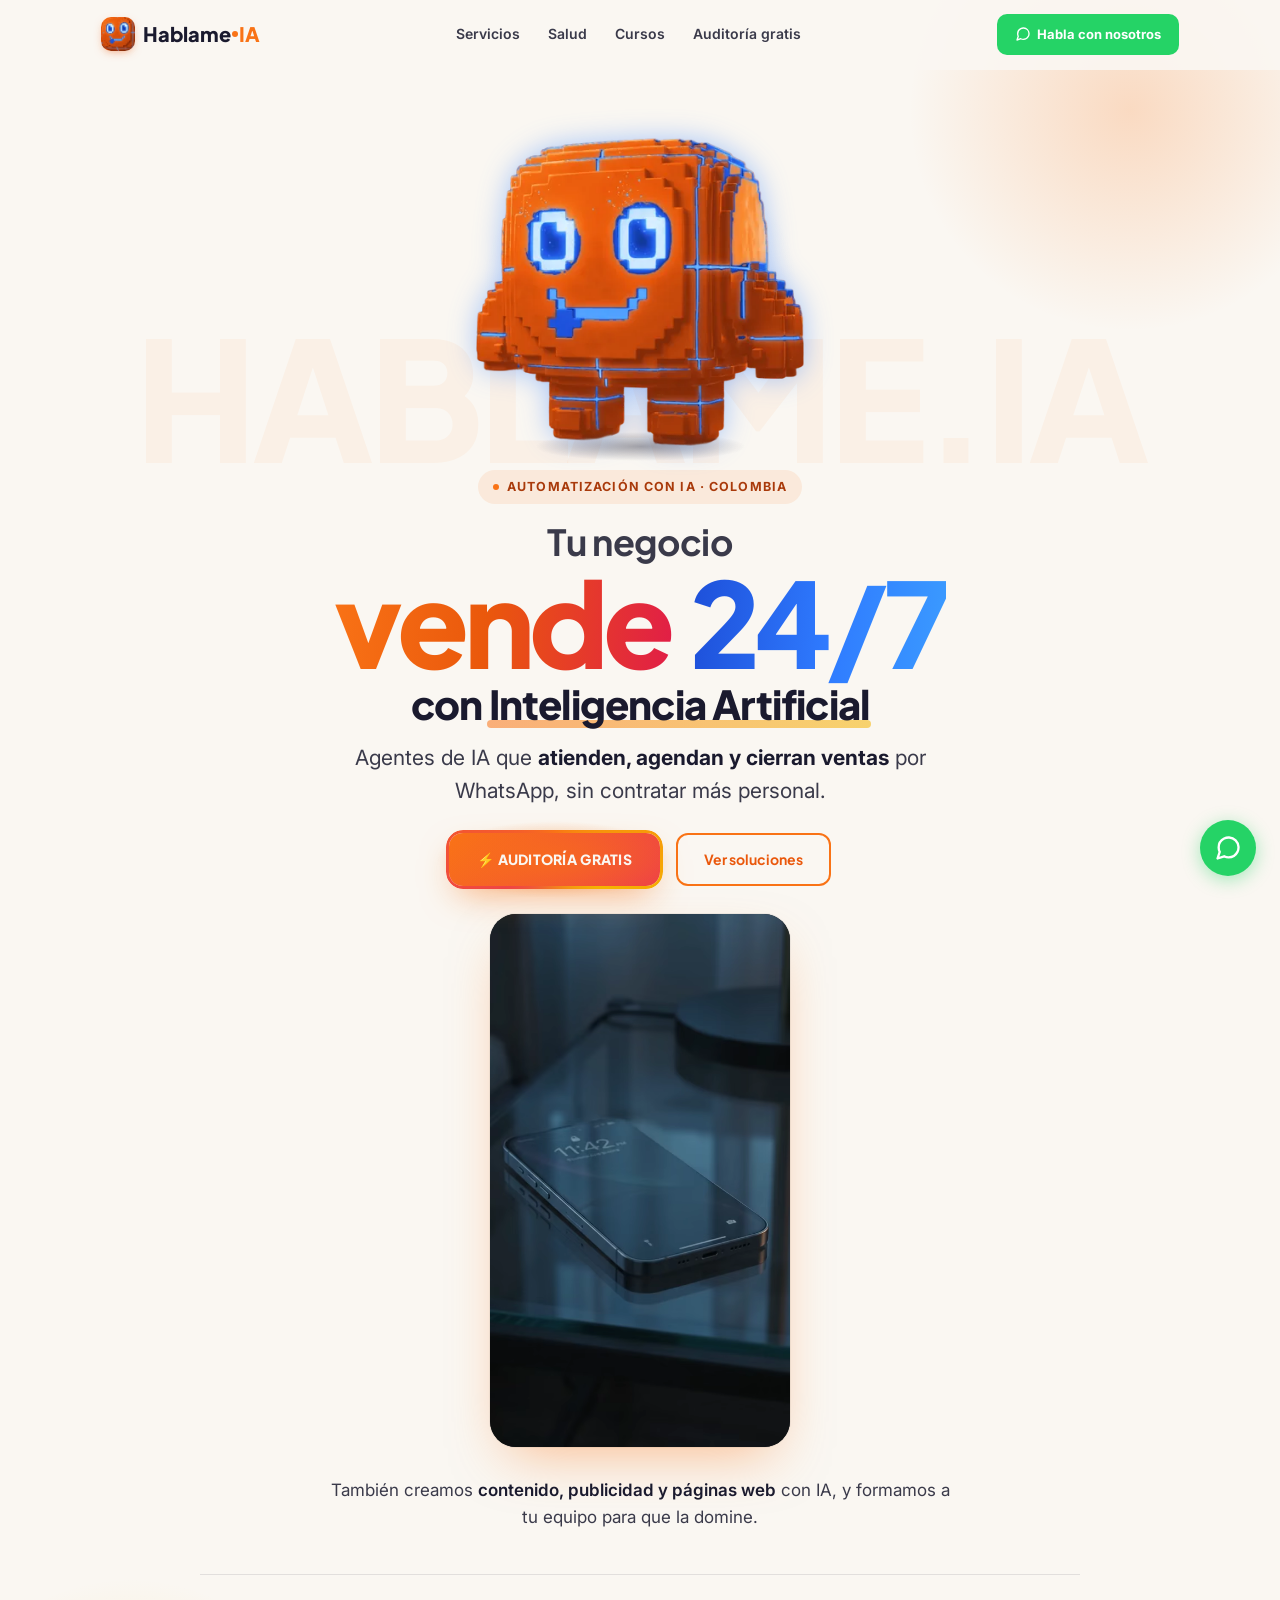
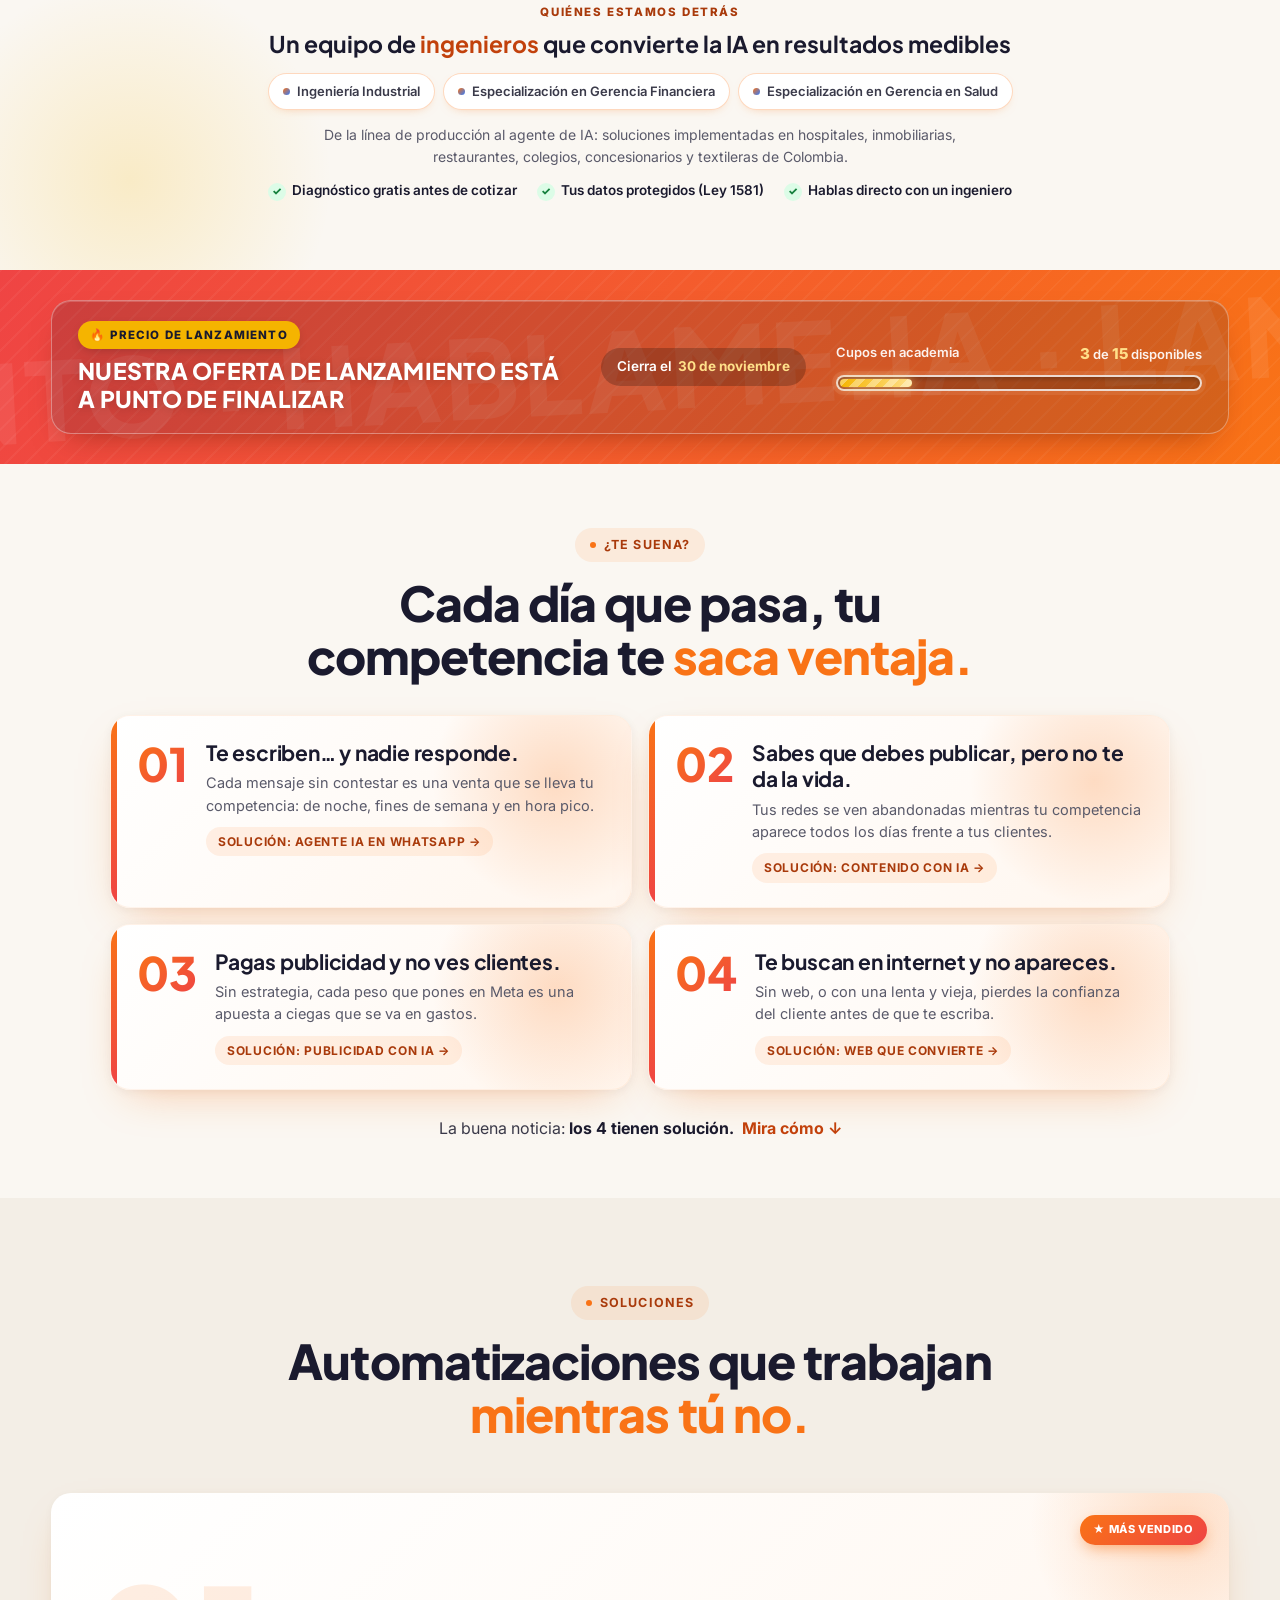
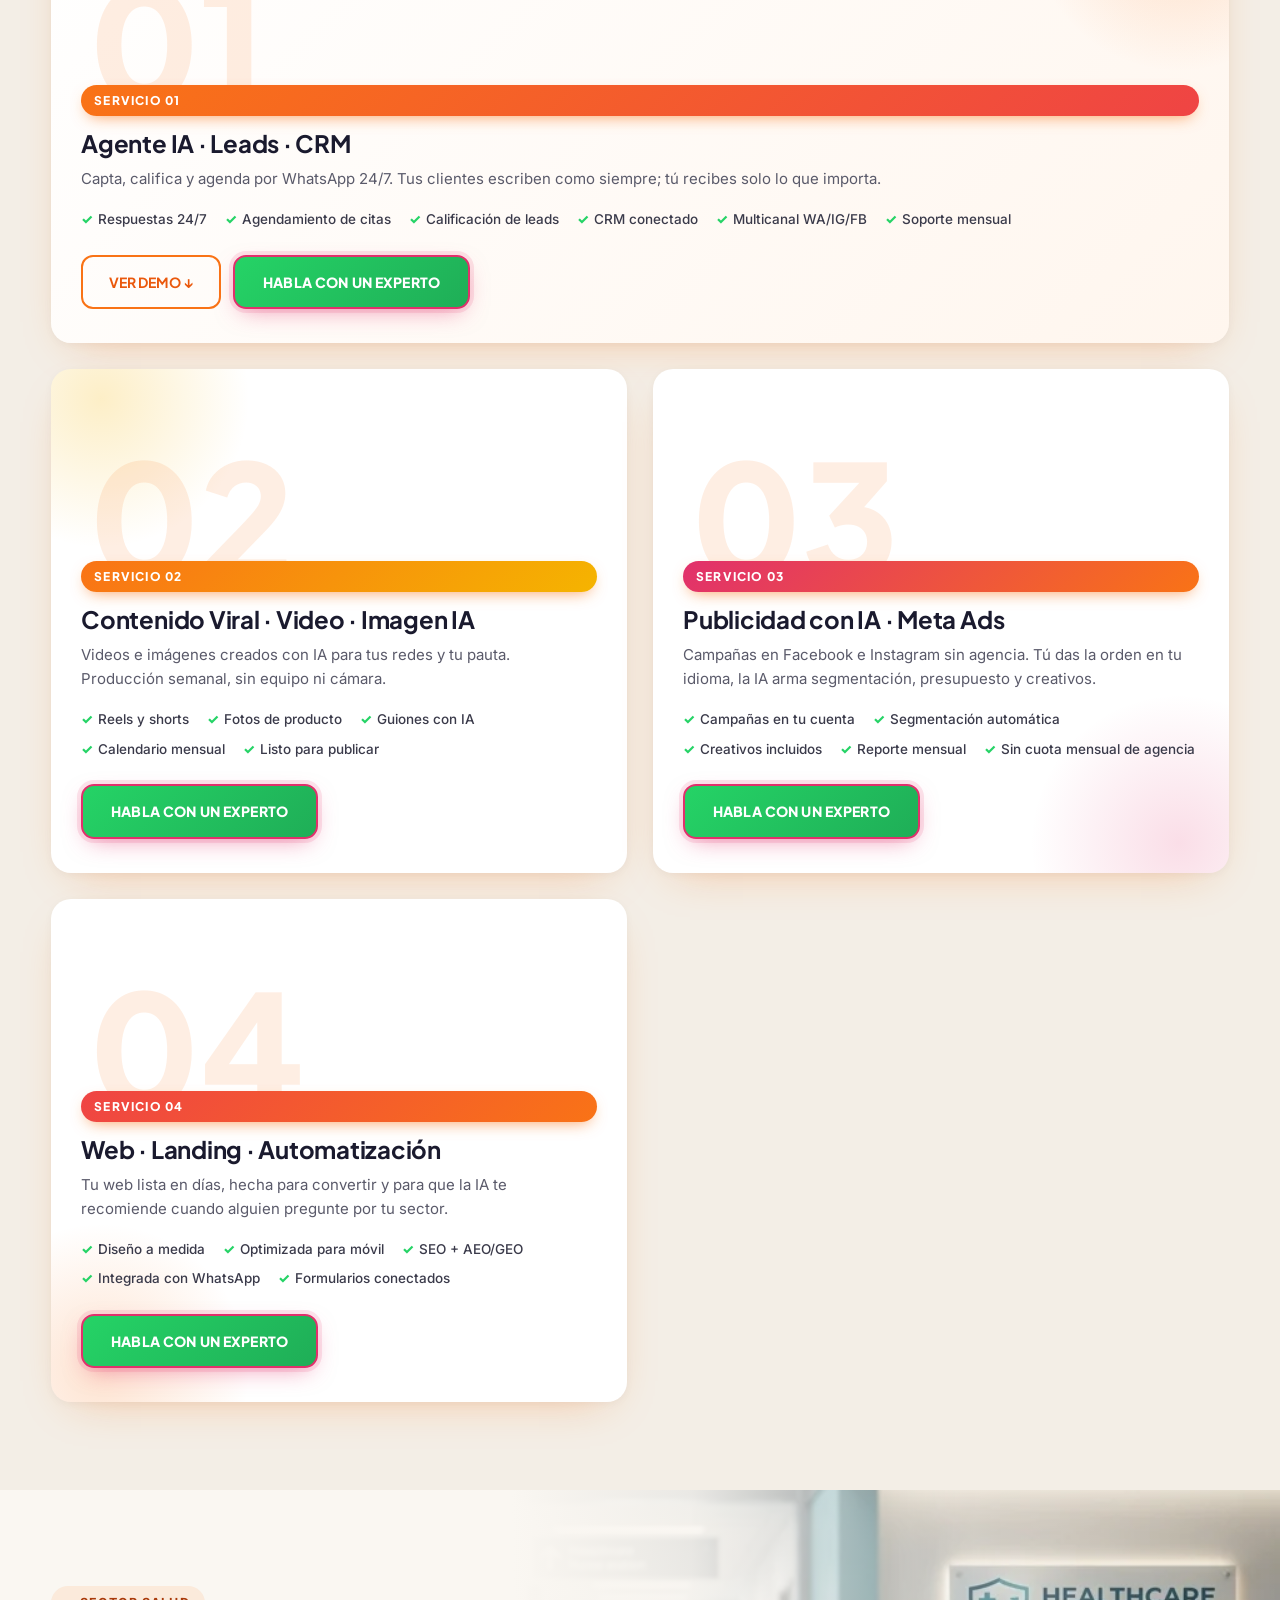
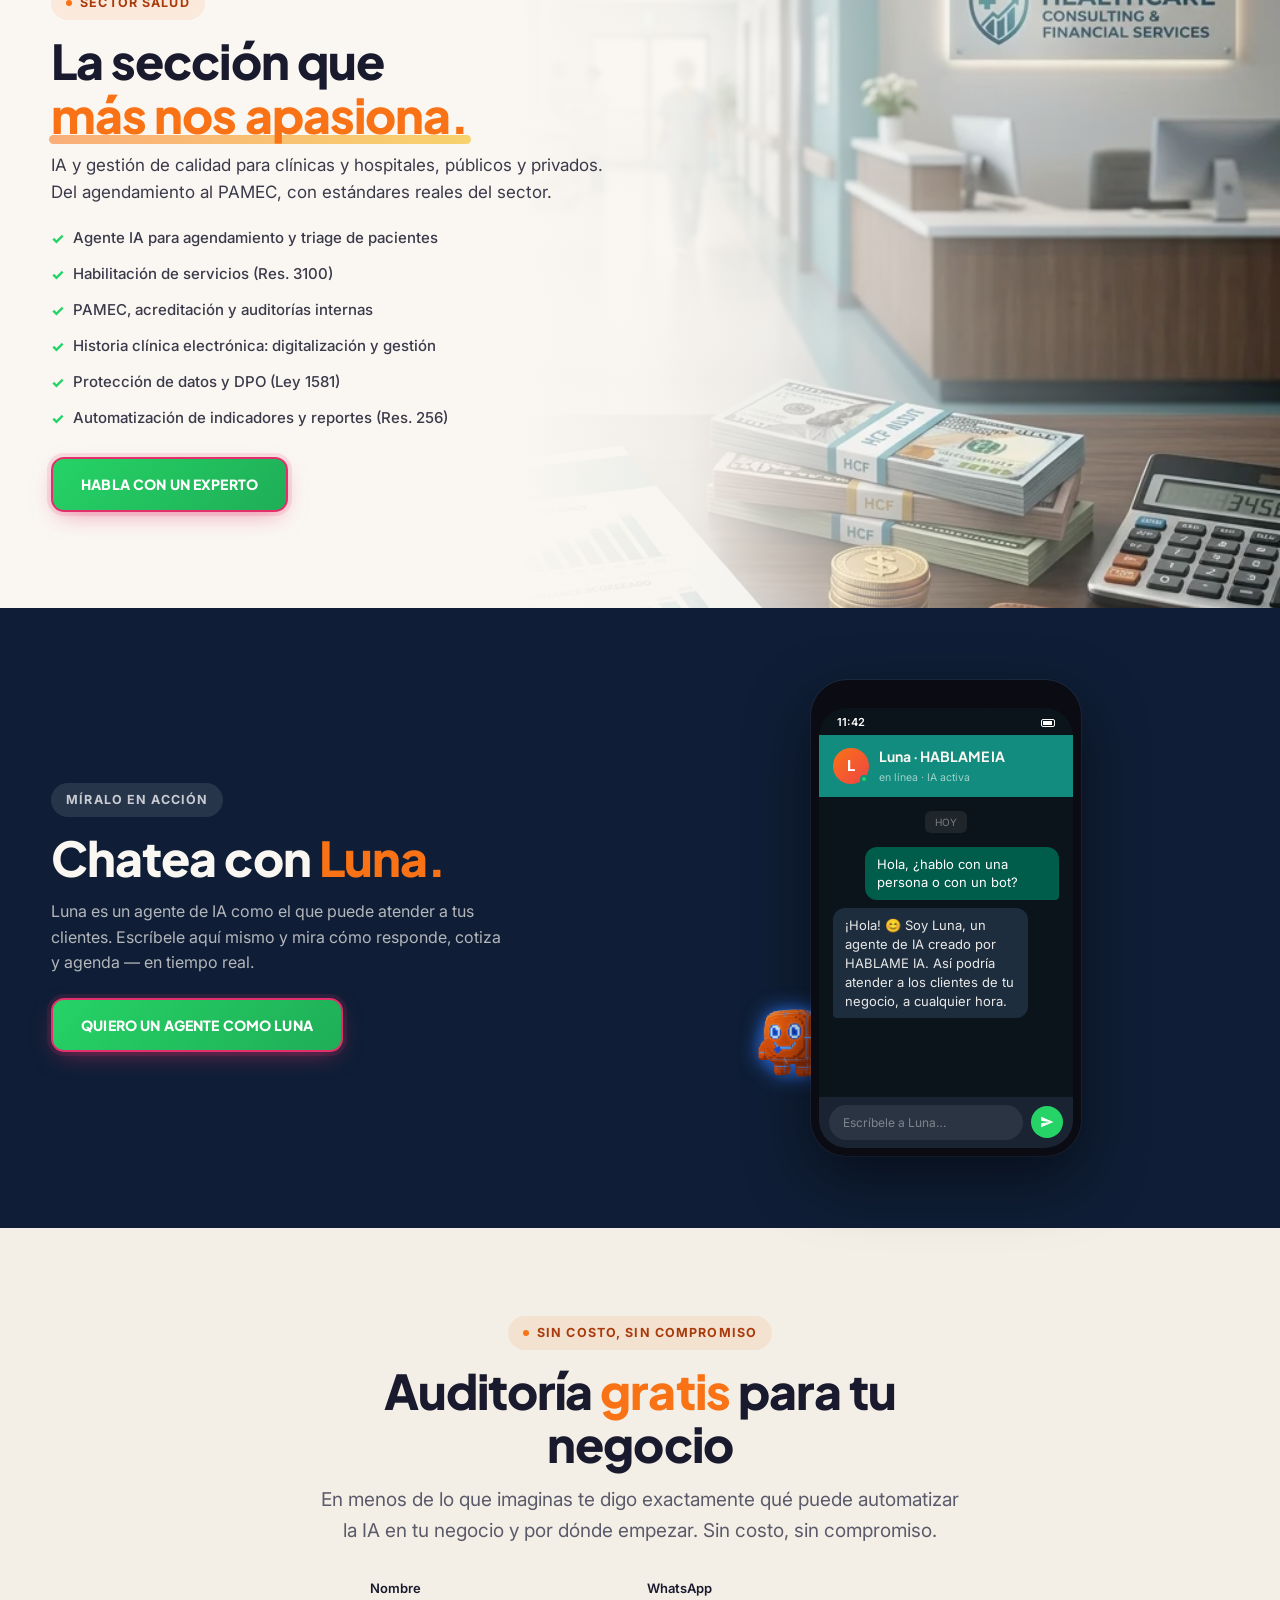
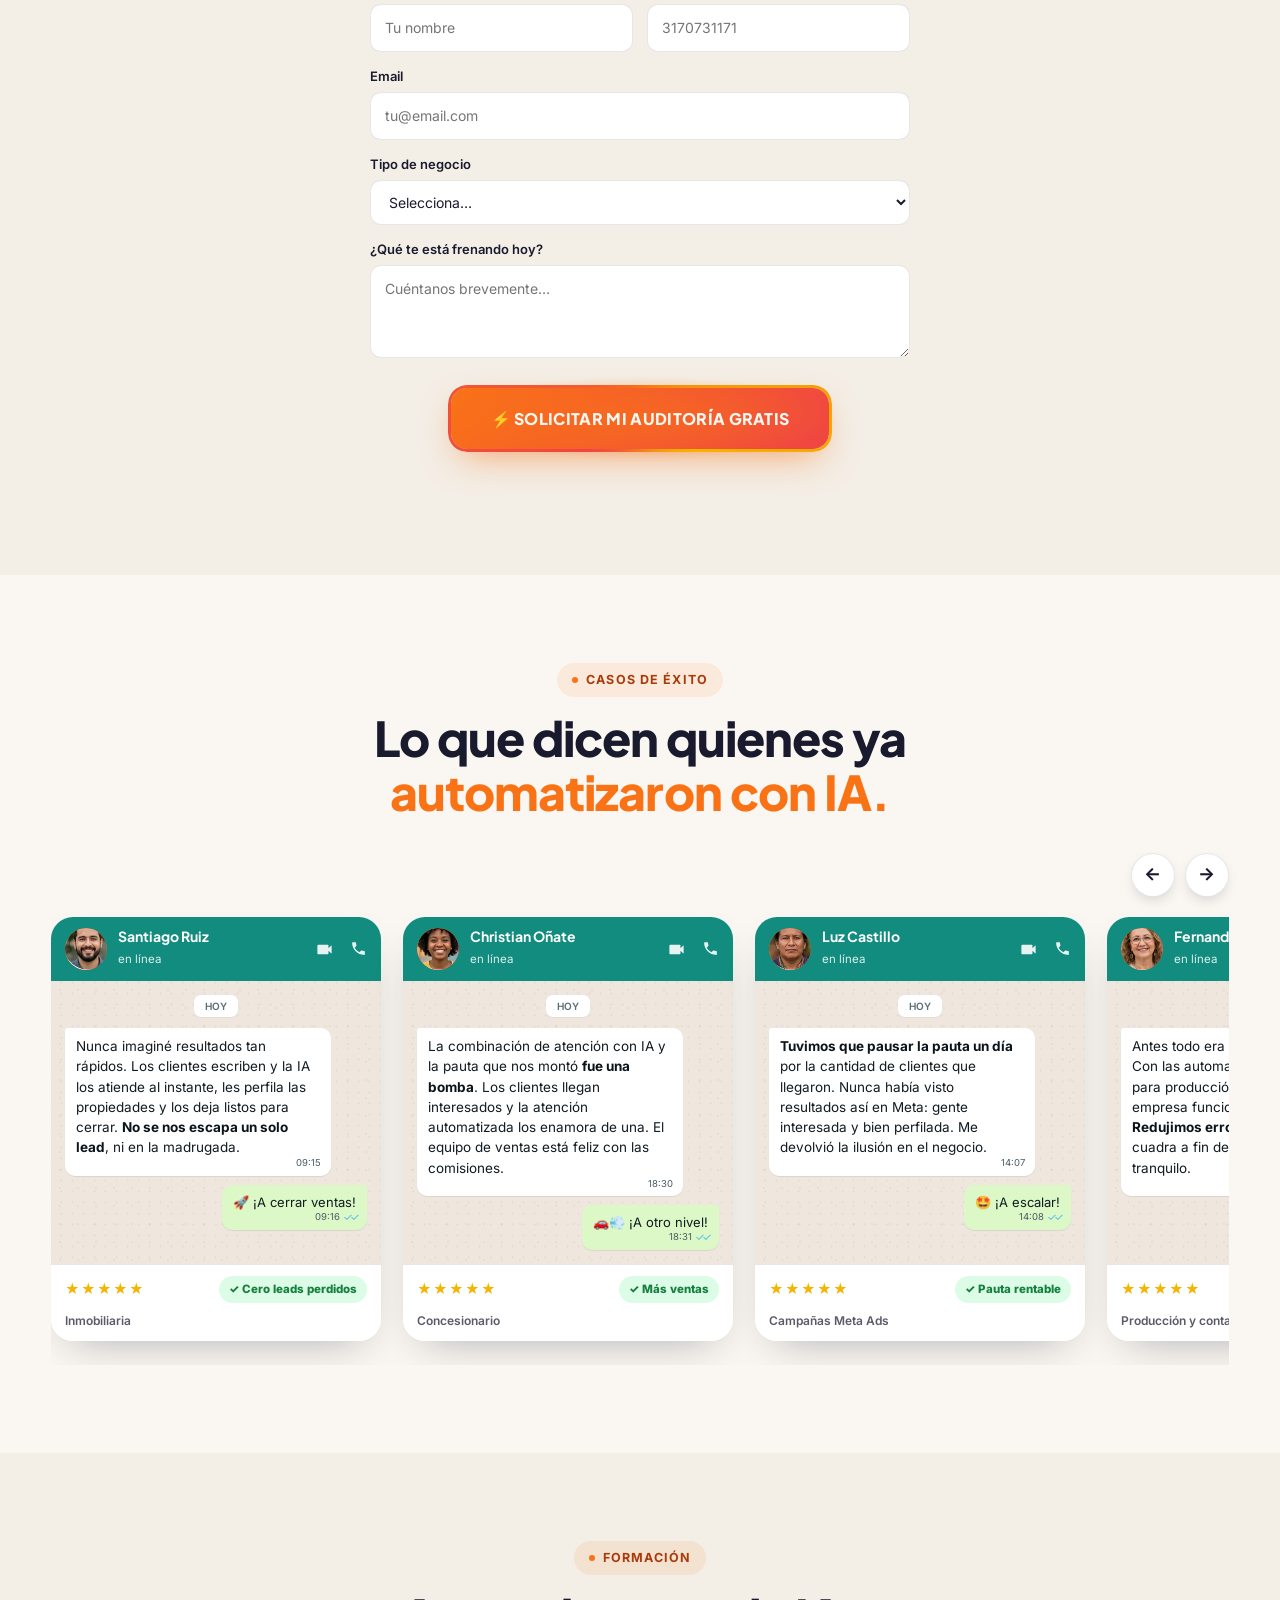
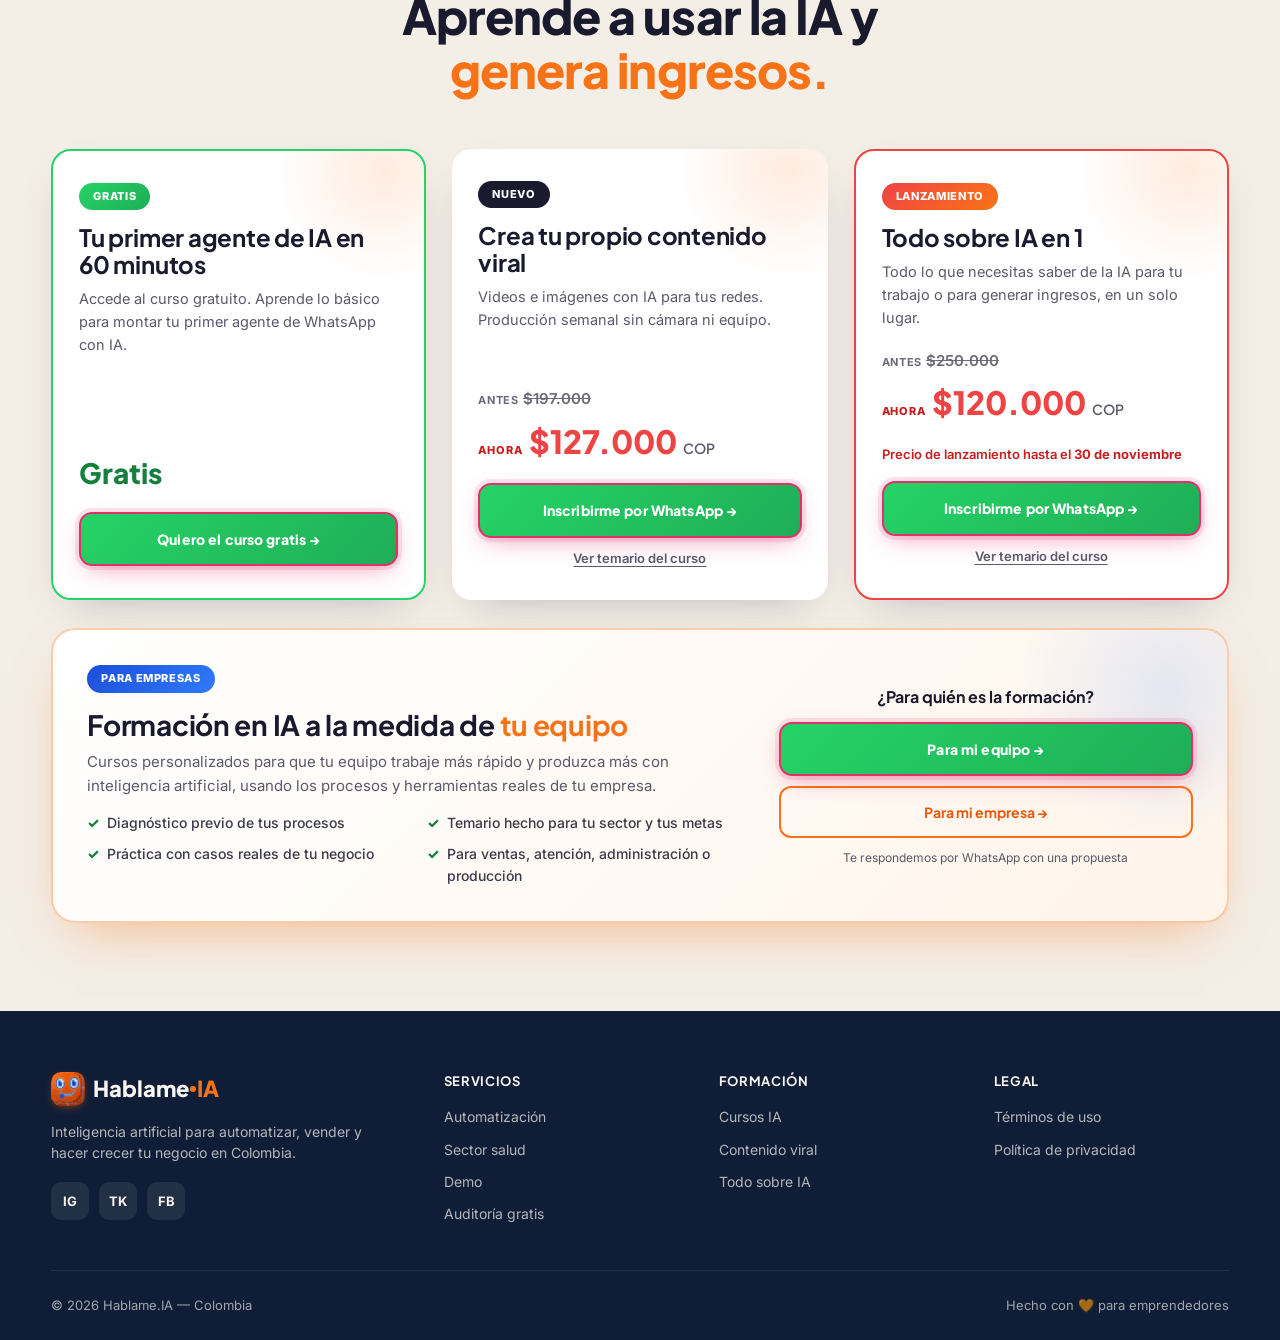
==== commit e7657801: "Mascota naranja con luces azules, hero vendedor, confianza, oferta, problemas, testimonios y cursos " ====
--- a/index.html
+++ b/index.html
@@ -3,9 +3,9 @@
 <head>
   <meta charset="UTF-8">
   <meta name="viewport" content="width=device-width, initial-scale=1">
-  <link rel="icon" href="favicon.ico" sizes="any">
-  <link rel="icon" type="image/png" href="favicon.png">
-  <link rel="apple-touch-icon" href="apple-touch-icon.png">
+  <link rel="icon" href="favicon.ico?v=2" sizes="any">
+  <link rel="icon" type="image/png" href="favicon.png?v=2">
+  <link rel="apple-touch-icon" href="apple-touch-icon.png?v=2">
   <title>Hablame.IA &mdash; Automatiza, vende y crece con Inteligencia Artificial | Colombia</title>
   <meta name="description" content="Automatizaciones, agentes de IA y soluciones para marketing, ventas, atenci&oacute;n al cliente y gesti&oacute;n interna. Adem&aacute;s, formaci&oacute;n pr&aacute;ctica en IA para equipos y emprendedores en Colombia.">
   <meta name="theme-color" content="#FAF7F2">
@@ -18,12 +18,12 @@
   <meta property="og:locale" content="es_CO">
   <meta property="og:site_name" content="Hablame.IA">
   <meta property="og:url" content="https://hablame-ia.com/">
-  <meta property="og:image" content="https://hablame-ia.com/assets/img/og-hablame.jpg">
+  <meta property="og:image" content="https://hablame-ia.com/assets/img/og-hablame-v2.jpg">
   <meta property="og:image:width" content="1200">
   <meta property="og:image:height" content="630">
-  <meta property="og:image:alt" content="Mascota de Hablame.IA: automatiza, vende y crece con Inteligencia Artificial">
+  <meta property="og:image:alt" content="Mascota de Hablame.IA: tu negocio vende 24/7 con Inteligencia Artificial">
   <meta name="twitter:card" content="summary_large_image">
-  <meta name="twitter:image" content="https://hablame-ia.com/assets/img/og-hablame.jpg">
+  <meta name="twitter:image" content="https://hablame-ia.com/assets/img/og-hablame-v2.jpg">
 
   <link rel="preconnect" href="https://fonts.googleapis.com">
   <link rel="preconnect" href="https://fonts.gstatic.com" crossorigin>
@@ -38,7 +38,7 @@
 <header class="header" id="header">
   <div class="header-inner">
     <a href="#top" class="header-logo">
-      <span class="header-logo-icon">&#x1F4AC;</span>
+      <img class="header-logo-icon" src="assets/img/logo-mascota.webp" alt="" width="34" height="34">
       <span>Hablame</span><span class="header-logo-dot"></span><span class="header-logo-ia">IA</span>
     </a>
     <nav class="header-nav">
@@ -81,12 +81,12 @@
         <div class="mascota-float">
           <span class="mascota-glow" aria-hidden="true"></span>
           <picture class="mascota-pose is-on" data-pose="frente">
-            <source type="image/webp" srcset="assets/img/mascota/mascota-frente-400.webp 400w, assets/img/mascota/mascota-frente-800.webp 800w" sizes="(max-width: 768px) 213px, 340px">
-            <img src="assets/img/mascota/mascota-frente.png" alt="Mascota de Hablame.IA" width="800" height="752" fetchpriority="high">
+            <source type="image/webp" srcset="assets/img/mascota/mascota-naranja-frente-400.webp 400w, assets/img/mascota/mascota-naranja-frente-800.webp 800w" sizes="(max-width: 768px) 213px, 340px">
+            <img src="assets/img/mascota/mascota-naranja-frente.png" alt="Mascota de Hablame.IA" width="800" height="752" fetchpriority="high">
           </picture>
           <picture class="mascota-pose" data-pose="arriba" aria-hidden="true">
-            <source type="image/webp" data-srcset="assets/img/mascota/mascota-arriba-400.webp 400w, assets/img/mascota/mascota-arriba-800.webp 800w" sizes="(max-width: 768px) 213px, 340px">
-            <img data-src="assets/img/mascota/mascota-arriba.png" alt="" width="800" height="752">
+            <source type="image/webp" data-srcset="assets/img/mascota/mascota-naranja-arriba-400.webp 400w, assets/img/mascota/mascota-naranja-arriba-800.webp 800w" sizes="(max-width: 768px) 213px, 340px">
+            <img data-src="assets/img/mascota/mascota-naranja-arriba.png" alt="" width="800" height="752">
           </picture>
           <!-- Pose "abajo" pendiente: cuando llegue, copia el bloque de "arriba" con data-pose="abajo" -->
         </div>
@@ -94,11 +94,15 @@
       <span class="mascota-shadow" aria-hidden="true"></span>
     </div>
 
-    <div class="kicker reveal"><span class="kicker-dot"></span>HABLAME.IA &middot; Inteligencia Artificial &middot; Colombia</div>
-
+    <div class="kicker reveal"><span class="kicker-dot"></span>Automatizaci&oacute;n con IA &middot; Colombia</div>
+
+    <!-- Titular corto orientado al resultado (3 niveles de tamaño/color) -->
     <h1 class="hero-title reveal">
-      &iquest;Est&aacute;s listo para dejar de usar mal la &laquo;IA&raquo; y empezar a usarla para <span class="hl">automatizar, vender y crecer</span> tu negocio?
+      <span class="ht-pre">Tu negocio</span>
+      <span class="ht-big"><span class="ht-grad">vende</span> <span class="ht-247">24/7</span></span>
+      <span class="ht-post">con <span class="hl">Inteligencia Artificial</span></span>
     </h1>
+    <p class="hero-sub reveal">Agentes de IA que <strong>atienden, agendan y cierran ventas</strong> por WhatsApp, sin contratar m&aacute;s personal.</p>
 
     <!-- BOTONES -->
     <div class="hero-buttons reveal">
@@ -119,31 +123,46 @@
       </video>
     </div>
 
-    <!-- PÁRRAFO -->
+    <!-- PÁRRAFO (corto) -->
     <p class="hero-lead reveal">
-      Dise&ntilde;amos automatizaciones, agentes de IA y soluciones para marketing, ventas, atenci&oacute;n al cliente y gesti&oacute;n interna; adem&aacute;s, formamos equipos y emprendedores para que aprendan a utilizar la IA con una metodolog&iacute;a pr&aacute;ctica, aplicable y orientada a resultados.
+      Tambi&eacute;n creamos <strong>contenido, publicidad y p&aacute;ginas web</strong> con IA, y formamos a tu equipo para que la domine.
     </p>
 
-    <!-- FIRMA -->
-    <div class="hero-signature reveal">
-      <span class="hero-signature-name">Ing. Andr&eacute;s Su&aacute;rez C.</span> &mdash; Ingeniero Industrial, especialista en Gerencia Financiera y en Gerencia en Salud. De la l&iacute;nea de producci&oacute;n al agente de IA: automatizaci&oacute;n para hospitales, inmobiliarias, gastronom&iacute;a, colegios, concesionarios y m&aacute;s en Colombia.
+    <!-- CONFIANZA: quiénes están detrás -->
+    <div class="trust reveal">
+      <p class="trust-label">Qui&eacute;nes estamos detr&aacute;s</p>
+      <p class="trust-title">Un equipo de <strong>ingenieros</strong> que convierte la IA en resultados medibles</p>
+      <ul class="trust-chips">
+        <li>Ingenier&iacute;a Industrial</li>
+        <li>Especializaci&oacute;n en Gerencia Financiera</li>
+        <li>Especializaci&oacute;n en Gerencia en Salud</li>
+      </ul>
+      <p class="trust-line">De la l&iacute;nea de producci&oacute;n al agente de IA: soluciones implementadas en hospitales, inmobiliarias, restaurantes, colegios, concesionarios y textileras de Colombia.</p>
+      <p class="trust-checks"><span>Diagn&oacute;stico gratis antes de cotizar</span><span>Tus datos protegidos (Ley 1581)</span><span>Hablas directo con un ingeniero</span></p>
     </div>
   </div>
 </section>
 
 <!-- ============ BANDA DE OFERTA ============ -->
 <section class="offer" id="offerBand">
+  <!-- Marca de agua de la franja (texto CSS, 0 KB) -->
+  <span class="offer-watermark" aria-hidden="true">LANZAMIENTO &middot; HABLAME.IA &middot; LANZAMIENTO &middot; HABLAME.IA &middot; LANZAMIENTO &middot; HABLAME.IA &middot; LANZAMIENTO</span>
   <span class="offer-spark offer-spark--1" aria-hidden="true"></span>
   <span class="offer-spark offer-spark--2" aria-hidden="true"></span>
   <div class="container">
-    <div class="offer-inner">
-      <span class="offer-flame">&#x1F525;</span>
-      <span class="offer-text">NUESTRA OFERTA DE LANZAMIENTO EST&Aacute; A PUNTO DE FINALIZAR</span>
-      <span class="offer-deadline">Cierra el <strong id="offerFecha">31 de agosto</strong></span>
-    </div>
-    <div class="offer-cupos">
-      <span class="offer-cupos-count"><strong id="cuposDisp">3</strong> de <strong id="cuposTotal">15</strong> cupos en academia disponibles</span>
-      <span class="offer-bar"><span class="offer-bar-fill" id="cuposBarFill" style="width:20%;"></span></span>
+    <div class="offer-card">
+      <div class="offer-head">
+        <span class="offer-badge">&#x1F525; Precio de lanzamiento</span>
+        <p class="offer-text">NUESTRA OFERTA DE LANZAMIENTO EST&Aacute; A PUNTO DE FINALIZAR</p>
+      </div>
+      <div class="offer-meta">
+        <span class="offer-deadline">Cierra el <strong id="offerFecha">30 de noviembre</strong></span>
+        <span class="offer-days" id="offerDays" hidden></span>
+      </div>
+      <div class="offer-cupos">
+        <div class="offer-cupos-top"><span>Cupos en academia</span><span><strong id="cuposDisp">3</strong> de <strong id="cuposTotal">15</strong> disponibles</span></div>
+        <span class="offer-bar" role="img" aria-label="Cupos disponibles"><span class="offer-bar-fill" id="cuposBarFill" style="width:20%;"></span></span>
+      </div>
     </div>
   </div>
 </section>
@@ -159,36 +178,37 @@
       <div class="pain-card" data-pain>
         <div class="pain-num">01</div>
         <div class="pain-body">
-          <h3>Tus clientes escriben y nadie responde a tiempo.</h3>
-          <p>Cada mensaje sin contestar en minutos es una venta que se lleva la competencia &mdash; de noche, fines de semana, hora pico.</p>
-          <span class="pain-tag">&rarr; Agente IA en WhatsApp</span>
+          <h3>Te escriben&hellip; y nadie responde.</h3>
+          <p>Cada mensaje sin contestar es una venta que se lleva tu competencia: de noche, fines de semana y en hora pico.</p>
+          <a href="#empresas" class="pain-tag">Soluci&oacute;n: Agente IA en WhatsApp &rarr;</a>
         </div>
       </div>
       <div class="pain-card" data-pain>
         <div class="pain-num">02</div>
         <div class="pain-body">
-          <h3>Sabes que tienes que publicar, pero no tienes tiempo ni equipo.</h3>
-          <p>Tus redes est&aacute;n abandonadas mientras tu competencia aparece todos los d&iacute;as frente a tus clientes.</p>
-          <span class="pain-tag">&rarr; Contenido con IA</span>
+          <h3>Sabes que debes publicar, pero no te da la vida.</h3>
+          <p>Tus redes se ven abandonadas mientras tu competencia aparece todos los d&iacute;as frente a tus clientes.</p>
+          <a href="#empresas" class="pain-tag">Soluci&oacute;n: Contenido con IA &rarr;</a>
         </div>
       </div>
       <div class="pain-card" data-pain>
         <div class="pain-num">03</div>
         <div class="pain-body">
-          <h3>Inviertes en publicidad y no sabes si te funciona.</h3>
-          <p>Pones plata en Meta y solo ves gastos, no clientes. Sin estrategia, cada peso es una apuesta a ciegas.</p>
-          <span class="pain-tag">&rarr; Publicidad con IA</span>
+          <h3>Pagas publicidad y no ves clientes.</h3>
+          <p>Sin estrategia, cada peso que pones en Meta es una apuesta a ciegas que se va en gastos.</p>
+          <a href="#empresas" class="pain-tag">Soluci&oacute;n: Publicidad con IA &rarr;</a>
         </div>
       </div>
       <div class="pain-card" data-pain>
         <div class="pain-num">04</div>
         <div class="pain-body">
-          <h3>Te buscan y no apareces &mdash; o apareces con algo que no vende.</h3>
-          <p>Sin web, o con una lenta y vieja, pierdes credibilidad frente a quien s&iacute; la tiene.</p>
-          <span class="pain-tag">&rarr; Web que convierte</span>
-        </div>
-      </div>
-    </div>
+          <h3>Te buscan en internet y no apareces.</h3>
+          <p>Sin web, o con una lenta y vieja, pierdes la confianza del cliente antes de que te escriba.</p>
+          <a href="#empresas" class="pain-tag">Soluci&oacute;n: Web que convierte &rarr;</a>
+        </div>
+      </div>
+    </div>
+    <p class="pains-close reveal">La buena noticia: <strong>los 4 tienen soluci&oacute;n.</strong> <a href="#empresas">Mira c&oacute;mo &darr;</a></p>
   </div>
 </section>
 
@@ -325,8 +345,8 @@
           <div class="mascota-mini" aria-hidden="true">
             <span class="mascota-glow"></span>
             <picture>
-              <source type="image/webp" srcset="assets/img/mascota/mascota-frente-400.webp 400w, assets/img/mascota/mascota-frente-800.webp 800w" sizes="(max-width: 768px) 213px, 340px">
-              <img src="assets/img/mascota/mascota-frente.png" alt="" width="800" height="752" loading="lazy">
+              <source type="image/webp" srcset="assets/img/mascota/mascota-naranja-frente-400.webp 400w, assets/img/mascota/mascota-naranja-frente-800.webp 800w" sizes="(max-width: 768px) 213px, 340px">
+              <img src="assets/img/mascota/mascota-naranja-frente.png" alt="" width="800" height="752" loading="lazy">
             </picture>
           </div>
           <div class="phone-notch"></div>
@@ -426,6 +446,10 @@
       <h2>Lo que dicen quienes ya <span class="hl">automatizaron con IA.</span></h2>
     </div>
 
+    <div class="carousel-nav">
+      <button type="button" class="carousel-btn" id="carPrev" aria-label="Testimonio anterior">&larr;</button>
+      <button type="button" class="carousel-btn" id="carNext" aria-label="Siguiente testimonio">&rarr;</button>
+    </div>
     <div class="carousel-track" id="carouselTrack">
 
       <!-- 1 WA — Odontología -->
@@ -433,14 +457,14 @@
         <div class="chat-head">
           <div class="chat-av"><img src="assets/client-1.webp" alt="Cristina Obando" loading="lazy" width="42" height="42"></div>
           <div class="chat-meta"><strong>Cristina Obando</strong><span>en l&iacute;nea</span></div>
-          <div class="chat-head-icons">&#x1F4F9; &#x1F4DE;</div>
+          <div class="chat-head-icons" aria-hidden="true"><svg width="19" height="19" viewBox="0 0 24 24" fill="currentColor"><path d="M17 10.5V7a1 1 0 0 0-1-1H4a1 1 0 0 0-1 1v10a1 1 0 0 0 1 1h12a1 1 0 0 0 1-1v-3.5l4 4v-11l-4 4z"/></svg><svg width="17" height="17" viewBox="0 0 24 24" fill="currentColor"><path d="M6.6 10.8a15.1 15.1 0 0 0 6.6 6.6l2.2-2.2a1 1 0 0 1 1-.25 11.4 11.4 0 0 0 3.6.57 1 1 0 0 1 1 1V20a1 1 0 0 1-1 1A17 17 0 0 1 3 4a1 1 0 0 1 1-1h3.5a1 1 0 0 1 1 1c0 1.25.2 2.45.57 3.57a1 1 0 0 1-.25 1z"/></svg></div>
         </div>
         <div class="chat-body">
           <span class="chat-day">HOY</span>
-          <div class="wa-in">Desde que Andr&eacute;s implement&oacute; el agente de IA, el seguimiento de pacientes se hace solo: agenda las citas de forma natural y ya no tenemos huecos en la agenda. Pasamos a estar llenos. Un genio.<span class="wa-time">11:42</span></div>
+          <div class="wa-in">Desde que Andr&eacute;s implement&oacute; el agente de IA, el seguimiento de pacientes se hace solo: agenda las citas de forma natural y <strong>ya no tenemos huecos en la agenda</strong>. Pasamos a estar llenos. Un genio.<span class="wa-time">11:42</span></div>
           <div class="wa-out">&#x1F64C; &iexcl;Gracias, Cristina!<span class="wa-time">11:43 <span class="wa-check">&#x2713;&#x2713;</span></span></div>
         </div>
-        <div class="chat-tag">Cl&iacute;nica odontol&oacute;gica</div>
+        <div class="chat-foot"><span class="chat-stars" aria-label="5 de 5 estrellas">&#9733;&#9733;&#9733;&#9733;&#9733;</span><span class="chat-sector">Cl&iacute;nica odontol&oacute;gica</span><span class="chat-result">Agenda llena</span></div>
       </article>
 
       <!-- 2 WA — Inmobiliaria -->
@@ -448,14 +472,14 @@
         <div class="chat-head">
           <div class="chat-av"><img src="assets/client-2.webp" alt="Santiago Ruiz" loading="lazy" width="42" height="42"></div>
           <div class="chat-meta"><strong>Santiago Ruiz</strong><span>en l&iacute;nea</span></div>
-          <div class="chat-head-icons">&#x1F4F9; &#x1F4DE;</div>
+          <div class="chat-head-icons" aria-hidden="true"><svg width="19" height="19" viewBox="0 0 24 24" fill="currentColor"><path d="M17 10.5V7a1 1 0 0 0-1-1H4a1 1 0 0 0-1 1v10a1 1 0 0 0 1 1h12a1 1 0 0 0 1-1v-3.5l4 4v-11l-4 4z"/></svg><svg width="17" height="17" viewBox="0 0 24 24" fill="currentColor"><path d="M6.6 10.8a15.1 15.1 0 0 0 6.6 6.6l2.2-2.2a1 1 0 0 1 1-.25 11.4 11.4 0 0 0 3.6.57 1 1 0 0 1 1 1V20a1 1 0 0 1-1 1A17 17 0 0 1 3 4a1 1 0 0 1 1-1h3.5a1 1 0 0 1 1 1c0 1.25.2 2.45.57 3.57a1 1 0 0 1-.25 1z"/></svg></div>
         </div>
         <div class="chat-body">
           <span class="chat-day">HOY</span>
-          <div class="wa-in">Nunca imagin&eacute; resultados tan r&aacute;pidos. Los clientes escriben y la IA los atiende al instante, les perfila las propiedades y los deja listos para cerrar. No se nos escapa un solo lead, ni en la madrugada.<span class="wa-time">09:15</span></div>
+          <div class="wa-in">Nunca imagin&eacute; resultados tan r&aacute;pidos. Los clientes escriben y la IA los atiende al instante, les perfila las propiedades y los deja listos para cerrar. <strong>No se nos escapa un solo lead</strong>, ni en la madrugada.<span class="wa-time">09:15</span></div>
           <div class="wa-out">&#x1F680; &iexcl;A cerrar ventas!<span class="wa-time">09:16 <span class="wa-check">&#x2713;&#x2713;</span></span></div>
         </div>
-        <div class="chat-tag">Inmobiliaria</div>
+        <div class="chat-foot"><span class="chat-stars" aria-label="5 de 5 estrellas">&#9733;&#9733;&#9733;&#9733;&#9733;</span><span class="chat-sector">Inmobiliaria</span><span class="chat-result">Cero leads perdidos</span></div>
       </article>
 
       <!-- 3 WA — Concesionario -->
@@ -463,14 +487,14 @@
         <div class="chat-head">
           <div class="chat-av"><img src="assets/client-3.webp" alt="Christian O&ntilde;ate" loading="lazy" width="42" height="42"></div>
           <div class="chat-meta"><strong>Christian O&ntilde;ate</strong><span>en l&iacute;nea</span></div>
-          <div class="chat-head-icons">&#x1F4F9; &#x1F4DE;</div>
+          <div class="chat-head-icons" aria-hidden="true"><svg width="19" height="19" viewBox="0 0 24 24" fill="currentColor"><path d="M17 10.5V7a1 1 0 0 0-1-1H4a1 1 0 0 0-1 1v10a1 1 0 0 0 1 1h12a1 1 0 0 0 1-1v-3.5l4 4v-11l-4 4z"/></svg><svg width="17" height="17" viewBox="0 0 24 24" fill="currentColor"><path d="M6.6 10.8a15.1 15.1 0 0 0 6.6 6.6l2.2-2.2a1 1 0 0 1 1-.25 11.4 11.4 0 0 0 3.6.57 1 1 0 0 1 1 1V20a1 1 0 0 1-1 1A17 17 0 0 1 3 4a1 1 0 0 1 1-1h3.5a1 1 0 0 1 1 1c0 1.25.2 2.45.57 3.57a1 1 0 0 1-.25 1z"/></svg></div>
         </div>
         <div class="chat-body">
           <span class="chat-day">HOY</span>
-          <div class="wa-in">La combinaci&oacute;n de atenci&oacute;n con IA y la pauta que nos mont&oacute; fue una bomba. Los clientes llegan interesados y la atenci&oacute;n automatizada los enamora de una. El equipo de ventas est&aacute; feliz con las comisiones.<span class="wa-time">18:30</span></div>
+          <div class="wa-in">La combinaci&oacute;n de atenci&oacute;n con IA y la pauta que nos mont&oacute; <strong>fue una bomba</strong>. Los clientes llegan interesados y la atenci&oacute;n automatizada los enamora de una. El equipo de ventas est&aacute; feliz con las comisiones.<span class="wa-time">18:30</span></div>
           <div class="wa-out">&#x1F697;&#x1F4A8; &iexcl;A otro nivel!<span class="wa-time">18:31 <span class="wa-check">&#x2713;&#x2713;</span></span></div>
         </div>
-        <div class="chat-tag">Concesionario</div>
+        <div class="chat-foot"><span class="chat-stars" aria-label="5 de 5 estrellas">&#9733;&#9733;&#9733;&#9733;&#9733;</span><span class="chat-sector">Concesionario</span><span class="chat-result">M&aacute;s ventas</span></div>
       </article>
 
       <!-- 4 WA — Meta Ads -->
@@ -478,14 +502,14 @@
         <div class="chat-head">
           <div class="chat-av"><img src="assets/client-4.webp" alt="Luz Castillo" loading="lazy" width="42" height="42"></div>
           <div class="chat-meta"><strong>Luz Castillo</strong><span>en l&iacute;nea</span></div>
-          <div class="chat-head-icons">&#x1F4F9; &#x1F4DE;</div>
+          <div class="chat-head-icons" aria-hidden="true"><svg width="19" height="19" viewBox="0 0 24 24" fill="currentColor"><path d="M17 10.5V7a1 1 0 0 0-1-1H4a1 1 0 0 0-1 1v10a1 1 0 0 0 1 1h12a1 1 0 0 0 1-1v-3.5l4 4v-11l-4 4z"/></svg><svg width="17" height="17" viewBox="0 0 24 24" fill="currentColor"><path d="M6.6 10.8a15.1 15.1 0 0 0 6.6 6.6l2.2-2.2a1 1 0 0 1 1-.25 11.4 11.4 0 0 0 3.6.57 1 1 0 0 1 1 1V20a1 1 0 0 1-1 1A17 17 0 0 1 3 4a1 1 0 0 1 1-1h3.5a1 1 0 0 1 1 1c0 1.25.2 2.45.57 3.57a1 1 0 0 1-.25 1z"/></svg></div>
         </div>
         <div class="chat-body">
           <span class="chat-day">HOY</span>
-          <div class="wa-in">Tuvimos que pausar la pauta un d&iacute;a por la cantidad de clientes que llegaron. Nunca hab&iacute;a visto resultados as&iacute; en Meta: gente interesada y bien perfilada. Me devolvi&oacute; la ilusi&oacute;n en el negocio.<span class="wa-time">14:07</span></div>
+          <div class="wa-in"><strong>Tuvimos que pausar la pauta un d&iacute;a</strong> por la cantidad de clientes que llegaron. Nunca hab&iacute;a visto resultados as&iacute; en Meta: gente interesada y bien perfilada. Me devolvi&oacute; la ilusi&oacute;n en el negocio.<span class="wa-time">14:07</span></div>
           <div class="wa-out">&#x1F929; &iexcl;A escalar!<span class="wa-time">14:08 <span class="wa-check">&#x2713;&#x2713;</span></span></div>
         </div>
-        <div class="chat-tag">Campa&ntilde;as Meta Ads</div>
+        <div class="chat-foot"><span class="chat-stars" aria-label="5 de 5 estrellas">&#9733;&#9733;&#9733;&#9733;&#9733;</span><span class="chat-sector">Campa&ntilde;as Meta Ads</span><span class="chat-result">Pauta rentable</span></div>
       </article>
 
       <!-- 5 WA — Producción -->
@@ -493,14 +517,14 @@
         <div class="chat-head">
           <div class="chat-av"><img src="assets/client-5.webp" alt="Fernando Caiza" loading="lazy" width="42" height="42"></div>
           <div class="chat-meta"><strong>Fernando Caiza</strong><span>en l&iacute;nea</span></div>
-          <div class="chat-head-icons">&#x1F4F9; &#x1F4DE;</div>
+          <div class="chat-head-icons" aria-hidden="true"><svg width="19" height="19" viewBox="0 0 24 24" fill="currentColor"><path d="M17 10.5V7a1 1 0 0 0-1-1H4a1 1 0 0 0-1 1v10a1 1 0 0 0 1 1h12a1 1 0 0 0 1-1v-3.5l4 4v-11l-4 4z"/></svg><svg width="17" height="17" viewBox="0 0 24 24" fill="currentColor"><path d="M6.6 10.8a15.1 15.1 0 0 0 6.6 6.6l2.2-2.2a1 1 0 0 1 1-.25 11.4 11.4 0 0 0 3.6.57 1 1 0 0 1 1 1V20a1 1 0 0 1-1 1A17 17 0 0 1 3 4a1 1 0 0 1 1-1h3.5a1 1 0 0 1 1 1c0 1.25.2 2.45.57 3.57a1 1 0 0 1-.25 1z"/></svg></div>
         </div>
         <div class="chat-body">
           <span class="chat-day">HOY</span>
-          <div class="wa-in">Antes todo era manual y un caos. Con las automatizaciones que cre&oacute; para producci&oacute;n y contabilidad, la empresa funciona como un reloj. Redujimos errores a cero y todo cuadra a fin de mes. Por fin duermo tranquilo.<span class="wa-time">20:52</span></div>
+          <div class="wa-in">Antes todo era manual y un caos. Con las automatizaciones que cre&oacute; para producci&oacute;n y contabilidad, la empresa funciona como un reloj. <strong>Redujimos errores a cero</strong> y todo cuadra a fin de mes. Por fin duermo tranquilo.<span class="wa-time">20:52</span></div>
           <div class="wa-out">&#x2699;&#xFE0F; &iexcl;Como un reloj!<span class="wa-time">20:53 <span class="wa-check">&#x2713;&#x2713;</span></span></div>
         </div>
-        <div class="chat-tag">Producci&oacute;n y contabilidad</div>
+        <div class="chat-foot"><span class="chat-stars" aria-label="5 de 5 estrellas">&#9733;&#9733;&#9733;&#9733;&#9733;</span><span class="chat-sector">Producci&oacute;n y contabilidad</span><span class="chat-result">Errores en cero</span></div>
       </article>
 
       <!-- 6 WA — Software -->
@@ -508,14 +532,14 @@
         <div class="chat-head">
           <div class="chat-av"><img src="assets/client-6.webp" alt="Miguel Guerrero" loading="lazy" width="42" height="42"></div>
           <div class="chat-meta"><strong>Miguel Guerrero</strong><span>en l&iacute;nea</span></div>
-          <div class="chat-head-icons">&#x1F4F9; &#x1F4DE;</div>
+          <div class="chat-head-icons" aria-hidden="true"><svg width="19" height="19" viewBox="0 0 24 24" fill="currentColor"><path d="M17 10.5V7a1 1 0 0 0-1-1H4a1 1 0 0 0-1 1v10a1 1 0 0 0 1 1h12a1 1 0 0 0 1-1v-3.5l4 4v-11l-4 4z"/></svg><svg width="17" height="17" viewBox="0 0 24 24" fill="currentColor"><path d="M6.6 10.8a15.1 15.1 0 0 0 6.6 6.6l2.2-2.2a1 1 0 0 1 1-.25 11.4 11.4 0 0 0 3.6.57 1 1 0 0 1 1 1V20a1 1 0 0 1-1 1A17 17 0 0 1 3 4a1 1 0 0 1 1-1h3.5a1 1 0 0 1 1 1c0 1.25.2 2.45.57 3.57a1 1 0 0 1-.25 1z"/></svg></div>
         </div>
         <div class="chat-body">
           <span class="chat-day">HOY</span>
-          <div class="wa-in">El software que nos cre&oacute; es una maravilla. Controlar a los vendedores y hacer seguimiento de clientes era un dolor de cabeza; ahora tengo todo en tiempo real en el celular. El equipo est&aacute; m&aacute;s motivado y las m&eacute;tricas, clar&iacute;simas.<span class="wa-time">10:24</span></div>
+          <div class="wa-in">El software que nos cre&oacute; es una maravilla. Controlar a los vendedores y hacer seguimiento de clientes era un dolor de cabeza; <strong>ahora tengo todo en tiempo real</strong> en el celular. El equipo est&aacute; m&aacute;s motivado y las m&eacute;tricas, clar&iacute;simas.<span class="wa-time">10:24</span></div>
           <div class="wa-out">&#x1F4F1; &iexcl;Todo bajo control!<span class="wa-time">10:25 <span class="wa-check">&#x2713;&#x2713;</span></span></div>
         </div>
-        <div class="chat-tag">Distribuci&oacute;n tienda a tienda</div>
+        <div class="chat-foot"><span class="chat-stars" aria-label="5 de 5 estrellas">&#9733;&#9733;&#9733;&#9733;&#9733;</span><span class="chat-sector">Distribuci&oacute;n tienda a tienda</span><span class="chat-result">Control en tiempo real</span></div>
       </article>
 
       <!-- 7 IG — Hospital PAMEC -->
@@ -523,13 +547,13 @@
         <div class="chat-head">
           <div class="chat-av"><img src="assets/client-7.webp" alt="S. Pantoja" loading="lazy" width="42" height="42"></div>
           <div class="chat-meta"><strong>s.pantoja</strong><span>Hospital</span></div>
-          <div class="chat-head-icons">&hellip;</div>
-        </div>
-        <div class="chat-body">
-          <div class="ig-msg">El sistema que desarroll&oacute; para el PAMEC y la auditor&iacute;a interna fue la pieza que nos faltaba. Organiz&oacute; todo de tal forma que recibir la certificaci&oacute;n ISO 9001 fue un proceso fluido y sin estr&eacute;s. La junta qued&oacute; feliz.</div>
+          <div class="chat-head-icons" aria-hidden="true"><svg width="20" height="20" viewBox="0 0 24 24" fill="none" stroke="currentColor" stroke-width="2"><circle cx="12" cy="12" r="9"/><path d="M12 11v5M12 8h.01" stroke-linecap="round"/></svg></div>
+        </div>
+        <div class="chat-body">
+          <div class="ig-msg">El sistema que desarroll&oacute; para el PAMEC y la auditor&iacute;a interna fue la pieza que nos faltaba. Organiz&oacute; todo de tal forma que <strong>recibir la certificaci&oacute;n ISO 9001 fue un proceso fluido</strong> y sin estr&eacute;s. La junta qued&oacute; feliz.</div>
           <div class="ig-react">&#x2764;&#xFE0F; &#x1F44F;</div>
         </div>
-        <div class="chat-tag">Instagram &middot; Mensaje directo</div>
+        <div class="chat-foot"><span class="chat-stars" aria-label="5 de 5 estrellas">&#9733;&#9733;&#9733;&#9733;&#9733;</span><span class="chat-sector">Hospital &middot; Instagram</span><span class="chat-result">ISO 9001 sin estr&eacute;s</span></div>
       </article>
 
       <!-- 8 IG — Hospital acreditación -->
@@ -537,13 +561,13 @@
         <div class="chat-head">
           <div class="chat-av"><img src="assets/client-8.webp" alt="Angela Bastidas" loading="lazy" width="42" height="42"></div>
           <div class="chat-meta"><strong>angela.bastidas</strong><span>Hospital</span></div>
-          <div class="chat-head-icons">&hellip;</div>
-        </div>
-        <div class="chat-body">
-          <div class="ig-msg">El nivel de exigencia era alt&iacute;simo, pero sus automatizaciones nos quitaron un peso enorme. Procesos que tomaban semanas ahora se hacen en segundos y con precisi&oacute;n absoluta. Logramos la acreditaci&oacute;n. Marc&oacute; un antes y un despu&eacute;s.</div>
+          <div class="chat-head-icons" aria-hidden="true"><svg width="20" height="20" viewBox="0 0 24 24" fill="none" stroke="currentColor" stroke-width="2"><circle cx="12" cy="12" r="9"/><path d="M12 11v5M12 8h.01" stroke-linecap="round"/></svg></div>
+        </div>
+        <div class="chat-body">
+          <div class="ig-msg">El nivel de exigencia era alt&iacute;simo, pero sus automatizaciones nos quitaron un peso enorme. Procesos que tomaban semanas ahora se hacen en segundos y con precisi&oacute;n absoluta. <strong>Logramos la acreditaci&oacute;n.</strong> Marc&oacute; un antes y un despu&eacute;s.</div>
           <div class="ig-react">&#x2764;&#xFE0F; &#x1F929;</div>
         </div>
-        <div class="chat-tag">Instagram &middot; Mensaje directo</div>
+        <div class="chat-foot"><span class="chat-stars" aria-label="5 de 5 estrellas">&#9733;&#9733;&#9733;&#9733;&#9733;</span><span class="chat-sector">Hospital &middot; Instagram</span><span class="chat-result">Acreditaci&oacute;n lograda</span></div>
       </article>
 
       <!-- 9 IG — Hospital call center -->
@@ -551,13 +575,13 @@
         <div class="chat-head">
           <div class="chat-av"><img src="assets/client-9.webp" alt="Equipo de Atenci&oacute;n" loading="lazy" width="42" height="42"></div>
           <div class="chat-meta"><strong>atencion.hospital</strong><span>Hospital</span></div>
-          <div class="chat-head-icons">&hellip;</div>
-        </div>
-        <div class="chat-body">
-          <div class="ig-msg">El nuevo sistema de call center es de otro mundo. Antes, gestionar quejas y reclamos era agotador; ahora la atenci&oacute;n es inmediata y trazable. Los usuarios se sienten escuchados y nosotros tenemos todo organizado.</div>
+          <div class="chat-head-icons" aria-hidden="true"><svg width="20" height="20" viewBox="0 0 24 24" fill="none" stroke="currentColor" stroke-width="2"><circle cx="12" cy="12" r="9"/><path d="M12 11v5M12 8h.01" stroke-linecap="round"/></svg></div>
+        </div>
+        <div class="chat-body">
+          <div class="ig-msg">El nuevo sistema de call center es de otro mundo. Antes, gestionar quejas y reclamos era agotador; ahora <strong>la atenci&oacute;n es inmediata y trazable</strong>. Los usuarios se sienten escuchados y nosotros tenemos todo organizado.</div>
           <div class="ig-react">&#x2764;&#xFE0F; &#x1F64C;</div>
         </div>
-        <div class="chat-tag">Instagram &middot; Mensaje directo</div>
+        <div class="chat-foot"><span class="chat-stars" aria-label="5 de 5 estrellas">&#9733;&#9733;&#9733;&#9733;&#9733;</span><span class="chat-sector">Hospital &middot; Instagram</span><span class="chat-result">Atenci&oacute;n inmediata</span></div>
       </article>
 
     </div>
@@ -580,7 +604,7 @@
         <h3>Tu primer agente de IA en 60 minutos</h3>
         <p>Accede al curso gratuito. Aprende lo b&aacute;sico para montar tu primer agente de WhatsApp con IA.</p>
         <div class="course-price-free">Gratis</div>
-        <a href="#auditoria" class="btn-expert btn-expert--full">Acceder gratis &rarr;</a>
+        <a href="https://wa.me/573170731171?text=Hola%2C%20quiero%20acceder%20al%20curso%20GRATIS%20%22Tu%20primer%20agente%20de%20IA%20en%2060%20minutos%22." target="_blank" rel="noopener" class="btn-expert btn-expert--full" aria-label="Pedir acceso gratis por WhatsApp al curso Tu primer agente de IA">Quiero el curso gratis &rarr;</a>
       </div>
 
       <!-- CURSO 2 — $127.000 -->
@@ -592,7 +616,8 @@
           <span class="course-price-old"><span class="price-antes">Antes</span>$197.000</span>
           <span class="course-price-now"><span class="price-ahora">Ahora</span><span class="course-price-amount">$127.000 <span class="cur">COP</span></span></span>
         </div>
-        <a href="curso-contenido-viral.html" class="btn-expert btn-expert--full" aria-label="Ver el curso Crea tu propio contenido viral">Ver el curso &rarr;</a>
+        <a href="https://wa.me/573170731171?text=Hola%2C%20quiero%20inscribirme%20en%20el%20curso%20%22Crea%20tu%20propio%20contenido%20viral%22%20%28%24127.000%29." target="_blank" rel="noopener" class="btn-expert btn-expert--full" aria-label="Inscribirme por WhatsApp en el curso Crea tu propio contenido viral">Inscribirme por WhatsApp &rarr;</a>
+        <a href="curso-contenido-viral.html" class="course-more">Ver temario del curso</a>
       </div>
 
       <!-- CURSO 3 — LANZAMIENTO -->
@@ -604,10 +629,32 @@
           <span class="course-price-old"><span class="price-antes">Antes</span>$250.000</span>
           <span class="course-price-now"><span class="price-ahora">Ahora</span><span class="course-price-amount">$120.000 <span class="cur">COP</span></span></span>
         </div>
-        <div class="course-countdown">Precio de lanzamiento hasta el <strong id="countdownFecha">31 de agosto</strong></div>
-        <a href="curso-todo-ia.html" class="btn-expert btn-expert--full" aria-label="Ver el curso Todo sobre IA en 1">Ver el curso &rarr;</a>
-      </div>
-
+        <div class="course-countdown">Precio de lanzamiento hasta el <strong id="countdownFecha">30 de noviembre</strong></div>
+        <a href="https://wa.me/573170731171?text=Hola%2C%20quiero%20inscribirme%20en%20el%20curso%20%22Todo%20sobre%20IA%20en%201%22%20con%20el%20precio%20de%20lanzamiento%20%28%24120.000%29." target="_blank" rel="noopener" class="btn-expert btn-expert--full" aria-label="Inscribirme por WhatsApp en el curso Todo sobre IA en 1">Inscribirme por WhatsApp &rarr;</a>
+        <a href="curso-todo-ia.html" class="course-more">Ver temario del curso</a>
+      </div>
+
+    </div>
+
+    <!-- FORMACIÓN A LA MEDIDA: equipos y empresas -->
+    <div class="course-team reveal">
+      <div class="course-team-info">
+        <div class="course-badge course-badge--team">PARA EMPRESAS</div>
+        <h3>Formaci&oacute;n en IA a la medida de <span class="hl">tu equipo</span></h3>
+        <p>Cursos personalizados para que tu equipo trabaje m&aacute;s r&aacute;pido y produzca m&aacute;s con inteligencia artificial, usando los procesos y herramientas reales de tu empresa.</p>
+        <ul class="course-team-list">
+          <li>Diagn&oacute;stico previo de tus procesos</li>
+          <li>Temario hecho para tu sector y tus metas</li>
+          <li>Pr&aacute;ctica con casos reales de tu negocio</li>
+          <li>Para ventas, atenci&oacute;n, administraci&oacute;n o producci&oacute;n</li>
+        </ul>
+      </div>
+      <div class="course-team-cta">
+        <p class="course-team-ask">&iquest;Para qui&eacute;n es la formaci&oacute;n?</p>
+        <a href="https://wa.me/573170731171?text=Hola%2C%20quiero%20un%20curso%20de%20IA%20personalizado%20para%20MI%20EQUIPO%20de%20trabajo%2C%20para%20mejorar%20la%20productividad." target="_blank" rel="noopener" class="btn-expert btn-expert--full" aria-label="Solicitar curso personalizado para mi equipo por WhatsApp">Para mi equipo &rarr;</a>
+        <a href="https://wa.me/573170731171?text=Hola%2C%20quiero%20un%20programa%20de%20formaci%C3%B3n%20en%20IA%20personalizado%20para%20MI%20EMPRESA." target="_blank" rel="noopener" class="btn btn-outline course-team-btn2" aria-label="Solicitar formación personalizada para mi empresa por WhatsApp">Para mi empresa &rarr;</a>
+        <span class="course-team-note">Te respondemos por WhatsApp con una propuesta</span>
+      </div>
     </div>
   </div>
 </section>
@@ -620,7 +667,7 @@
     <div class="footer-grid">
       <div>
         <div class="header-logo" style="font-size:22px;color:#FAF7F2;">
-          <span class="header-logo-icon">&#x1F4AC;</span>
+          <img class="header-logo-icon" src="assets/img/logo-mascota.webp" alt="" width="34" height="34">
           <span>Hablame</span><span class="header-logo-dot"></span><span class="header-logo-ia">IA</span>
         </div>
         <p style="margin:14px 0 0;font-size:14px;line-height:1.55;max-width:320px;">Inteligencia artificial para automatizar, vender y hacer crecer tu negocio en Colombia.</p>
--- a/styles.css
+++ b/styles.css
@@ -141,7 +141,7 @@
 .header.scrolled{box-shadow:0 2px 22px rgba(26,26,46,.08);border-color:var(--line);}
 .header-inner{display:flex;align-items:center;justify-content:space-between;max-width:1180px;margin:0 auto;padding:14px 4%;gap:12px;}
 .header-logo{display:flex;align-items:center;font-family:'Plus Jakarta Sans',sans-serif;font-weight:800;font-size:20px;color:var(--ink);}
-.header-logo-icon{display:inline-flex;align-items:center;justify-content:center;width:34px;height:34px;border-radius:10px;background:linear-gradient(135deg,var(--brand-orange),var(--sale-red));font-size:15px;margin-right:8px;}
+.header-logo-icon{display:block;flex-shrink:0;width:34px;height:34px;border-radius:10px;object-fit:cover;margin-right:8px;box-shadow:0 3px 10px -3px rgba(234,88,12,.55);}
 .header-logo-dot{width:6px;height:6px;border-radius:50%;background:var(--brand-orange);display:inline-block;margin:0 1px;vertical-align:middle;}
 .header-logo-ia{color:var(--brand-orange);}
 .header-nav{display:flex;gap:28px;align-items:center;}
@@ -169,18 +169,32 @@
 .hero-glow--2{bottom:-120px;left:-80px;width:420px;height:420px;background:radial-gradient(circle,rgba(245,180,0,.18),transparent 68%);}
 .hero .container{position:relative;z-index:2;}
 
-.hero-title{margin:20px auto 26px;max-width:960px;}
-.hero-media{position:relative;max-width:760px;margin:0 auto 28px;border-radius:24px;overflow:hidden;box-shadow:var(--shadow-warm);aspect-ratio:16/9;background:var(--bg-cream-2);}
-.hero-media img{width:100%;height:100%;object-fit:cover;}
-.hero-media-badge{position:absolute;top:14px;left:14px;display:inline-flex;align-items:center;gap:6px;font-size:11px;font-weight:700;text-transform:uppercase;letter-spacing:.06em;color:#fff;background:rgba(26,26,46,.6);padding:6px 13px;border-radius:999px;}
-.hero-media-badge .kicker-dot{background:var(--action-green);}
+/* Titular del hero: 3 niveles (contexto · resultado gigante · cómo) */
+.hero-title{margin:18px auto 16px;max-width:980px;display:flex;flex-direction:column;align-items:center;gap:2px;}
+.ht-pre{font-size:clamp(22px,3.4vw,36px);font-weight:700;color:var(--ink-soft);letter-spacing:-.01em;}
+.ht-big{font-size:clamp(52px,11vw,118px);font-weight:800;line-height:.98;letter-spacing:-.045em;}
+.ht-grad{background:linear-gradient(95deg,#F97316 0%,#EA580C 45%,#E11D48 100%);-webkit-background-clip:text;background-clip:text;color:transparent;-webkit-text-fill-color:transparent;padding-right:.04em;}
+.ht-247{background:linear-gradient(95deg,#1D4ED8,#2F7BFF 55%,#3B9BFF);-webkit-background-clip:text;background-clip:text;color:transparent;-webkit-text-fill-color:transparent;}  /* azul de las luces de la mascota */
+.ht-post{font-size:clamp(22px,3.8vw,40px);font-weight:800;color:var(--ink);letter-spacing:-.02em;}
+.ht-post .hl{color:var(--ink);}
+.hero-sub{font-size:clamp(17px,2.3vw,21px);line-height:1.55;color:var(--ink-soft);max-width:640px;margin:0 auto 26px;}
+.hero-sub strong{color:var(--ink);font-weight:700;}
 
 .hero-buttons{display:flex;gap:16px;justify-content:center;flex-wrap:wrap;margin-bottom:28px;}
-.hero-lead{font-size:clamp(16px,2.1vw,19px);line-height:1.65;color:var(--ink-soft);max-width:760px;margin:0 auto;}
-
-/* Firma con marca de agua */
-.hero-signature{position:relative;margin-top:44px;padding:20px 0 4px;border-top:1px solid var(--line);font-size:12px;color:#6B6B78;line-height:1.5;max-width:820px;margin-left:auto;margin-right:auto;letter-spacing:.01em;}
-.hero-signature-name{font-family:'Plus Jakarta Sans',sans-serif;font-weight:700;font-size:14px;color:var(--ink);letter-spacing:0;}
+.hero-lead{font-size:clamp(15px,1.9vw,17px);line-height:1.6;color:var(--ink-soft);max-width:620px;margin:0 auto;}
+.hero-lead strong{color:var(--ink);font-weight:600;}
+
+/* Bloque de confianza: quiénes están detrás */
+.trust{margin:42px auto 0;max-width:880px;padding:28px 22px 4px;border-top:1px solid var(--line);}
+.trust-label{font-size:11.5px;font-weight:800;text-transform:uppercase;letter-spacing:.14em;color:#A93A0B;margin-bottom:8px;}
+.trust-title{font-family:'Plus Jakarta Sans',sans-serif;font-size:clamp(18px,2.4vw,23px);font-weight:700;color:var(--ink);line-height:1.3;margin-bottom:14px;}
+.trust-title strong{color:#C2410C;}
+.trust-chips{list-style:none;display:flex;flex-wrap:wrap;justify-content:center;gap:8px;margin:0 0 14px;padding:0;}
+.trust-chips li{display:inline-flex;align-items:center;gap:7px;font-size:13px;font-weight:600;color:var(--ink-soft);background:#fff;border:1px solid rgba(249,115,22,.28);padding:7px 14px;border-radius:999px;box-shadow:0 4px 12px -8px rgba(249,115,22,.6);}
+.trust-chips li::before{content:"";width:7px;height:7px;border-radius:50%;background:linear-gradient(135deg,var(--brand-orange),#2F7BFF);}
+.trust-line{font-size:14px;line-height:1.6;color:var(--muted);max-width:720px;margin:0 auto 12px;}
+.trust-checks{display:flex;flex-wrap:wrap;justify-content:center;gap:8px 20px;font-size:13.5px;font-weight:600;color:var(--ink);}
+.trust-checks span::before{content:"✓";display:inline-flex;align-items:center;justify-content:center;width:18px;height:18px;margin-right:6px;border-radius:50%;background:#DCFCE7;color:#15803D;font-size:11px;font-weight:800;}
 
 /* ============================================================
    BANDA DE OFERTA
@@ -192,18 +206,35 @@
 .offer-spark--1{animation:offer-sweep 4.5s linear infinite;}
 .offer-spark--2{animation:offer-sweep 4.5s linear infinite 2.2s;}
 @keyframes offer-sweep{0%{transform:translateX(-100%);}100%{transform:translateX(100%);}}
-.offer-inner{position:relative;z-index:2;display:flex;align-items:center;justify-content:center;gap:14px;flex-wrap:wrap;color:#fff;}
-.offer-flame{font-size:26px;}
-.offer-text{font-family:'Plus Jakarta Sans',sans-serif;font-weight:800;font-size:clamp(16px,2.6vw,24px);letter-spacing:.01em;text-shadow:0 1px 8px rgba(0,0,0,.15);}
-.offer-deadline{display:inline-flex;align-items:center;gap:6px;font-size:13px;font-weight:600;background:rgba(0,0,0,.18);padding:7px 15px;border-radius:999px;color:#fff;}
-.offer-deadline strong{color:var(--gold);}
+/* Tarjeta de la oferta: marca de agua + borde + contador + barra de cupos */
+.offer{padding:30px 0;}
+.offer::after{content:"";position:absolute;inset:0;pointer-events:none;
+  background:repeating-linear-gradient(135deg,rgba(255,255,255,.045) 0 2px,transparent 2px 14px);}
+.offer-watermark{position:absolute;top:50%;left:50%;transform:translate(-50%,-50%) rotate(-3deg);white-space:nowrap;pointer-events:none;user-select:none;
+  font-family:'Plus Jakarta Sans',sans-serif;font-weight:800;font-size:clamp(56px,8.5vw,110px);letter-spacing:.03em;color:rgba(255,255,255,.075);}
+.offer-card{position:relative;z-index:2;display:grid;grid-template-columns:1.35fr auto 1fr;align-items:center;gap:22px 30px;text-align:left;color:#fff;
+  padding:20px 26px;border-radius:20px;background:rgba(26,26,46,.16);border:1.5px solid rgba(255,255,255,.34);
+  box-shadow:0 14px 34px -18px rgba(90,20,0,.6),inset 0 1px 0 rgba(255,255,255,.18);}
+.offer-badge{display:inline-block;font-size:11.5px;font-weight:800;text-transform:uppercase;letter-spacing:.1em;color:#1A1A2E;background:var(--gold);padding:5px 12px;border-radius:999px;margin-bottom:8px;box-shadow:0 4px 12px -4px rgba(0,0,0,.25);}
+.offer-text{font-family:'Plus Jakarta Sans',sans-serif;font-weight:800;font-size:clamp(17px,2.2vw,23px);line-height:1.2;letter-spacing:.01em;text-shadow:0 1px 8px rgba(0,0,0,.15);}
+.offer-meta{display:flex;flex-direction:column;align-items:center;gap:8px;}
+.offer-deadline{display:inline-flex;align-items:center;gap:6px;font-size:13.5px;font-weight:600;background:rgba(0,0,0,.22);padding:8px 16px;border-radius:999px;color:#fff;white-space:nowrap;}
+.offer-deadline strong{color:#FFE08A;}
+.offer-days{font-family:'Plus Jakarta Sans',sans-serif;font-size:13px;font-weight:800;letter-spacing:.04em;text-transform:uppercase;color:#fff;}
+.offer-days strong{font-size:22px;color:#FFE08A;margin:0 3px;vertical-align:-2px;}
 
 /* ============================================================
    DOLORES (scroll-driven)
    ============================================================ */
 .pains{background:var(--bg-cream);}
-.pains-grid{display:flex;flex-direction:column;gap:20px;max-width:920px;margin:0 auto;}
-.pain-card{position:relative;display:flex;gap:24px;align-items:flex-start;border-radius:var(--radius);padding:32px 34px;overflow:hidden;
+.pains{padding:64px 0 56px;}
+.pains .section-head{margin-bottom:32px;}
+/* 2x2: se leen de un vistazo y se llega rápido a las soluciones */
+.pains-grid{display:grid;grid-template-columns:repeat(2,1fr);gap:16px;max-width:1060px;margin:0 auto;}
+.pains-close{text-align:center;margin-top:26px;font-size:16px;color:var(--ink-soft);}
+.pains-close strong{color:var(--ink);}
+.pains-close a{font-weight:700;color:#C2410C;margin-left:4px;}
+.pain-card{position:relative;display:flex;gap:18px;align-items:flex-start;border-radius:var(--radius);padding:24px 26px;overflow:hidden;
   background:linear-gradient(135deg,#fff 0%,#FFF6EE 100%);
   box-shadow:0 18px 46px -20px rgba(249,115,22,.4),0 2px 10px rgba(26,26,46,.05);
   border:1px solid rgba(249,115,22,.08);
@@ -214,7 +245,7 @@
   background:radial-gradient(circle,color-mix(in srgb,var(--brand-orange) 22%,transparent),transparent 70%);}
 /* barra de acento a la izquierda */
 .pain-card::after{content:"";position:absolute;left:0;top:0;bottom:0;width:6px;background:linear-gradient(180deg,var(--brand-orange),var(--sale-red));}
-.pain-num{position:relative;font-family:'Plus Jakarta Sans',sans-serif;font-size:64px;font-weight:800;line-height:1;flex-shrink:0;
+.pain-num{position:relative;font-family:'Plus Jakarta Sans',sans-serif;font-size:46px;font-weight:800;line-height:1;flex-shrink:0;
   background:linear-gradient(135deg,var(--brand-orange),var(--sale-red));-webkit-background-clip:text;background-clip:text;-webkit-text-fill-color:transparent;color:transparent;}
 .pain-num::before{content:"";position:absolute;inset:-18px -14px;z-index:-1;border-radius:50%;
   background:radial-gradient(circle,color-mix(in srgb,var(--gold) 30%,transparent),transparent 68%);}
@@ -223,9 +254,9 @@
 .pain-card:nth-child(3) .pain-num::before{background:radial-gradient(circle,color-mix(in srgb,var(--fuchsia) 22%,transparent),transparent 68%);}
 .pain-card:nth-child(4) .pain-num::before{background:radial-gradient(circle,color-mix(in srgb,var(--sale-red) 24%,transparent),transparent 68%);}
 .pain-body{position:relative;}
-.pain-body h3{font-size:clamp(19px,2.6vw,26px);margin-bottom:8px;color:var(--ink);}
-.pain-body p{font-size:15.5px;color:var(--muted);line-height:1.6;}
-.pain-tag{display:inline-block;margin-top:12px;font-size:12px;font-weight:700;text-transform:uppercase;letter-spacing:.06em;color:#A93A0B;background:rgba(249,115,22,.1);padding:5px 12px;border-radius:999px;}
+.pain-body h3{font-size:clamp(18px,2vw,21px);line-height:1.25;margin-bottom:6px;color:var(--ink);}
+.pain-body p{font-size:14.5px;color:var(--muted);line-height:1.55;}
+.pain-tag{display:inline-block;margin-top:10px;font-size:12px;font-weight:700;text-transform:uppercase;letter-spacing:.06em;color:#A93A0B;background:rgba(249,115,22,.1);padding:5px 12px;border-radius:999px;}
 
 /* ============================================================
    SERVICIOS — tarjetas claras + difuminado + marca de agua
@@ -369,6 +400,25 @@
 .ig-react{align-self:flex-start;margin-top:-2px;margin-left:8px;font-size:15px;letter-spacing:2px;}
 .chat-ig .chat-tag{color:#C4206B;}
 
+/* Testimonios: calidad visual */
+.carousel-nav{display:flex;justify-content:flex-end;gap:10px;margin:-18px 0 14px;}
+.carousel-btn{width:44px;height:44px;border-radius:50%;cursor:pointer;font-size:18px;font-weight:700;color:var(--ink);
+  background:#fff;border:1px solid var(--line);box-shadow:0 6px 16px -8px rgba(26,26,46,.35);transition:transform .15s,background .15s,color .15s;}
+.carousel-btn:hover{background:var(--brand-orange);color:#fff;transform:translateY(-2px);}
+.chat-head-icons svg{display:block;}
+.chat-wa .chat-head-icons{color:#fff;gap:16px;}
+.chat-ig .chat-head-icons{color:var(--ink);}
+.chat-wa .chat-body{background-color:#EFE7DE;
+  background-image:radial-gradient(rgba(18,140,126,.07) 1.2px,transparent 1.3px),radial-gradient(rgba(0,0,0,.035) 1px,transparent 1.1px);
+  background-size:18px 18px,11px 11px;background-position:0 0,5px 7px;}
+.wa-in strong,.ig-msg strong{font-weight:700;color:#0B141A;}
+.wa-in{font-size:13.5px;}
+.chat-foot{display:flex;align-items:center;justify-content:space-between;gap:8px;flex-wrap:wrap;padding:11px 14px;border-top:1px solid var(--line);background:#fff;}
+.chat-stars{color:#F5B400;font-size:14px;letter-spacing:1px;}
+.chat-sector{order:3;width:100%;font-size:12px;font-weight:600;color:var(--muted);}  /* siempre en su propia línea: pies iguales */
+.chat-result{font-size:11.5px;font-weight:800;color:#15803D;background:#DCFCE7;padding:4px 10px;border-radius:999px;}
+.chat-result::before{content:"✓ ";}
+
 /* ============================================================
    FORMACIÓN
    ============================================================ */
@@ -400,6 +450,30 @@
 .course-countdown strong{color:#C81E1E;}
 .course-card .btn{margin-top:auto;}
 
+/* Enlace secundario a la página del curso */
+.course-more{display:block;text-align:center;margin-top:10px;font-size:13px;font-weight:600;color:var(--muted);text-decoration:underline;text-underline-offset:3px;}
+.course-more:hover{color:#C2410C;}
+/* Tarjeta de formación a la medida (equipos / empresas) */
+.course-team{position:relative;overflow:hidden;display:grid;grid-template-columns:1.6fr 1fr;gap:30px;align-items:center;margin-top:28px;padding:34px 34px;border-radius:24px;
+  background:linear-gradient(135deg,#fff 0%,#FFF4EA 100%);border:2px solid rgba(249,115,22,.35);box-shadow:0 22px 50px -24px rgba(249,115,22,.55);}
+.course-team::before{content:"";position:absolute;right:-90px;top:-90px;width:300px;height:300px;border-radius:50%;pointer-events:none;
+  background:radial-gradient(circle,rgba(47,123,255,.13),transparent 70%);}
+.course-team>*{position:relative;}
+.course-badge--team{display:inline-block;background:linear-gradient(135deg,#1D4ED8,#2F7BFF);}
+.course-team h3{font-size:clamp(21px,2.8vw,28px);margin:2px 0 10px;}
+.course-team-info>p{font-size:15px;color:var(--muted);line-height:1.6;margin-bottom:14px;}
+.course-team-list{list-style:none;padding:0;margin:0;display:grid;grid-template-columns:1fr 1fr;gap:8px 18px;}
+.course-team-list li{display:flex;gap:8px;font-size:14px;font-weight:500;color:var(--ink-soft);}
+.course-team-list li::before{content:"✓";color:#15803D;font-weight:800;}
+.course-team-cta{display:flex;flex-direction:column;gap:10px;text-align:center;}
+.course-team-ask{font-family:'Plus Jakarta Sans',sans-serif;font-weight:700;font-size:16px;color:var(--ink);margin-bottom:2px;}
+.course-team-btn2{width:100%;}
+.course-team-note{font-size:12px;color:var(--muted);}
+@media(max-width:768px){
+  .course-team{grid-template-columns:1fr;padding:24px 20px;gap:20px;max-width:520px;margin-left:auto;margin-right:auto;}
+  .course-team-list{grid-template-columns:1fr;}
+}
+
 /* ============================================================
    FOOTER
    ============================================================ */
@@ -468,8 +542,9 @@
   .demo-lead{margin:0 auto;}
   .demo-phone-wrap{margin-top:8px;}
   .audit-form-row{grid-template-columns:1fr;}
-  .pain-card{padding:24px 22px;gap:16px;}
-  .pain-num{font-size:44px;}
+  .pains-grid{grid-template-columns:1fr;gap:12px;}
+  .pain-card{padding:18px 18px;gap:14px;}
+  .pain-num{font-size:34px;}
   .footer-grid{grid-template-columns:1fr 1fr;}
   .footer-bottom{flex-direction:column;text-align:center;}
 }
@@ -480,13 +555,14 @@
   .chat{flex:0 0 82vw;max-width:320px;}
   .phone{width:240px;}
   .footer-grid{grid-template-columns:1fr;}
-  .offer-inner{flex-direction:column;gap:8px;}
+  .offer-card{grid-template-columns:1fr;text-align:center;padding:18px 18px;gap:14px;}
+  .offer-meta{flex-direction:row;justify-content:center;flex-wrap:wrap;}
 }
 @media(max-width:360px){
   .btn,.btn-expert{padding:12px 18px;font-size:13px;}
   .btn-star{padding:15px 24px;font-size:14px;}
   .svc-card{padding:26px 20px;}
-  .pain-num{font-size:38px;}
+  .pain-num{font-size:30px;}
 }
 
 /* ---------- Hero video (bucle) ---------- */
@@ -495,11 +571,14 @@
 .hero-video video{width:100%;height:100%;object-fit:cover;display:block;}
 
 /* ---------- Banda de oferta: barra de cupos ---------- */
-.offer-cupos{position:relative;z-index:2;display:flex;align-items:center;justify-content:center;gap:14px;flex-wrap:wrap;margin-top:14px;color:#fff;}
-.offer-cupos-count{font-size:13.5px;font-weight:600;}
-.offer-cupos-count strong{color:var(--gold);font-weight:800;}
-.offer-bar{width:180px;max-width:60vw;height:8px;border-radius:99px;background:rgba(255,255,255,.3);overflow:hidden;}
-.offer-bar-fill{display:block;height:100%;border-radius:99px;background:linear-gradient(90deg,var(--gold),#fff);}
+.offer-cupos{display:flex;flex-direction:column;gap:9px;}
+.offer-cupos-top{display:flex;justify-content:space-between;gap:12px;font-size:13px;font-weight:600;color:rgba(255,255,255,.92);}
+.offer-cupos-top strong{color:#FFE08A;font-weight:800;font-size:15px;}
+.offer-bar{display:block;width:100%;height:16px;border-radius:99px;padding:2px;background:rgba(0,0,0,.22);
+  border:2px solid rgba(255,255,255,.8);box-shadow:inset 0 2px 4px rgba(0,0,0,.25),0 0 0 4px rgba(255,255,255,.08);}
+.offer-bar-fill{display:block;height:100%;min-width:14px;border-radius:99px;
+  background:repeating-linear-gradient(135deg,rgba(255,255,255,.35) 0 6px,transparent 6px 12px),linear-gradient(90deg,#F5B400,#FFE08A);
+  box-shadow:0 0 12px rgba(255,224,138,.8);}
 
 /* ---------- Luna demo: typing + input ---------- */
 #chatBody{max-height:300px;overflow-y:auto;scrollbar-width:none;}
@@ -526,10 +605,10 @@
 .mascota-pose{position:absolute;inset:0;opacity:0;transition:opacity .2s ease;}
 .mascota-pose.is-on{opacity:1;}
 .mascota-pose img,.mascota-mini img{width:100%;height:100%;object-fit:contain;
-  filter:drop-shadow(0 0 12px rgba(249,115,22,.5));}   /* rim light naranja (estático) */
-/* Halo naranja que "respira" detrás (opacidad, sin repintar) */
+  filter:drop-shadow(0 0 14px rgba(47,123,255,.42));}   /* rim light azul (las luces de la mascota), estático */
+/* Halo azul que "respira" detrás (opacidad, sin repintar) */
 .mascota-glow{position:absolute;inset:6% 4% 12%;border-radius:50%;z-index:-1;pointer-events:none;
-  background:radial-gradient(closest-side,rgba(249,115,22,.5),rgba(249,115,22,0));
+  background:radial-gradient(closest-side,rgba(47,123,255,.30),rgba(47,123,255,0));
   animation:mascota-brillo 3s ease-in-out infinite;will-change:opacity;}
 /* Sombra en el piso: se achica y aclara cuando la mascota sube */
 .mascota-shadow{position:absolute;left:19%;bottom:-3%;width:62%;height:9%;border-radius:50%;pointer-events:none;
@@ -545,8 +624,8 @@
 /* Mascota pequeña de la demo: asomada detrás del teléfono, solo flotación + brillo */
 .mascota-mini{position:absolute;left:-54px;bottom:78px;width:74px;aspect-ratio:800/752;z-index:-1;
   animation:mascota-mini 3.5s ease-in-out infinite;will-change:transform;}
-.mascota-mini img{filter:drop-shadow(0 0 10px rgba(249,115,22,.95));}  /* más glow para separarla del navy */
-.mascota-mini .mascota-glow{inset:-10%;background:radial-gradient(closest-side,rgba(249,115,22,.7),rgba(249,115,22,0));}
+.mascota-mini img{filter:drop-shadow(0 0 10px rgba(47,123,255,.9));}  /* glow azul: la separa del navy */
+.mascota-mini .mascota-glow{inset:-10%;background:radial-gradient(closest-side,rgba(47,123,255,.55),rgba(47,123,255,0));}
 @keyframes mascota-mini{0%,100%{transform:translateY(0) rotate(-6deg);}50%{transform:translateY(-5px) rotate(-4deg);}}
 
 @media(max-width:768px){
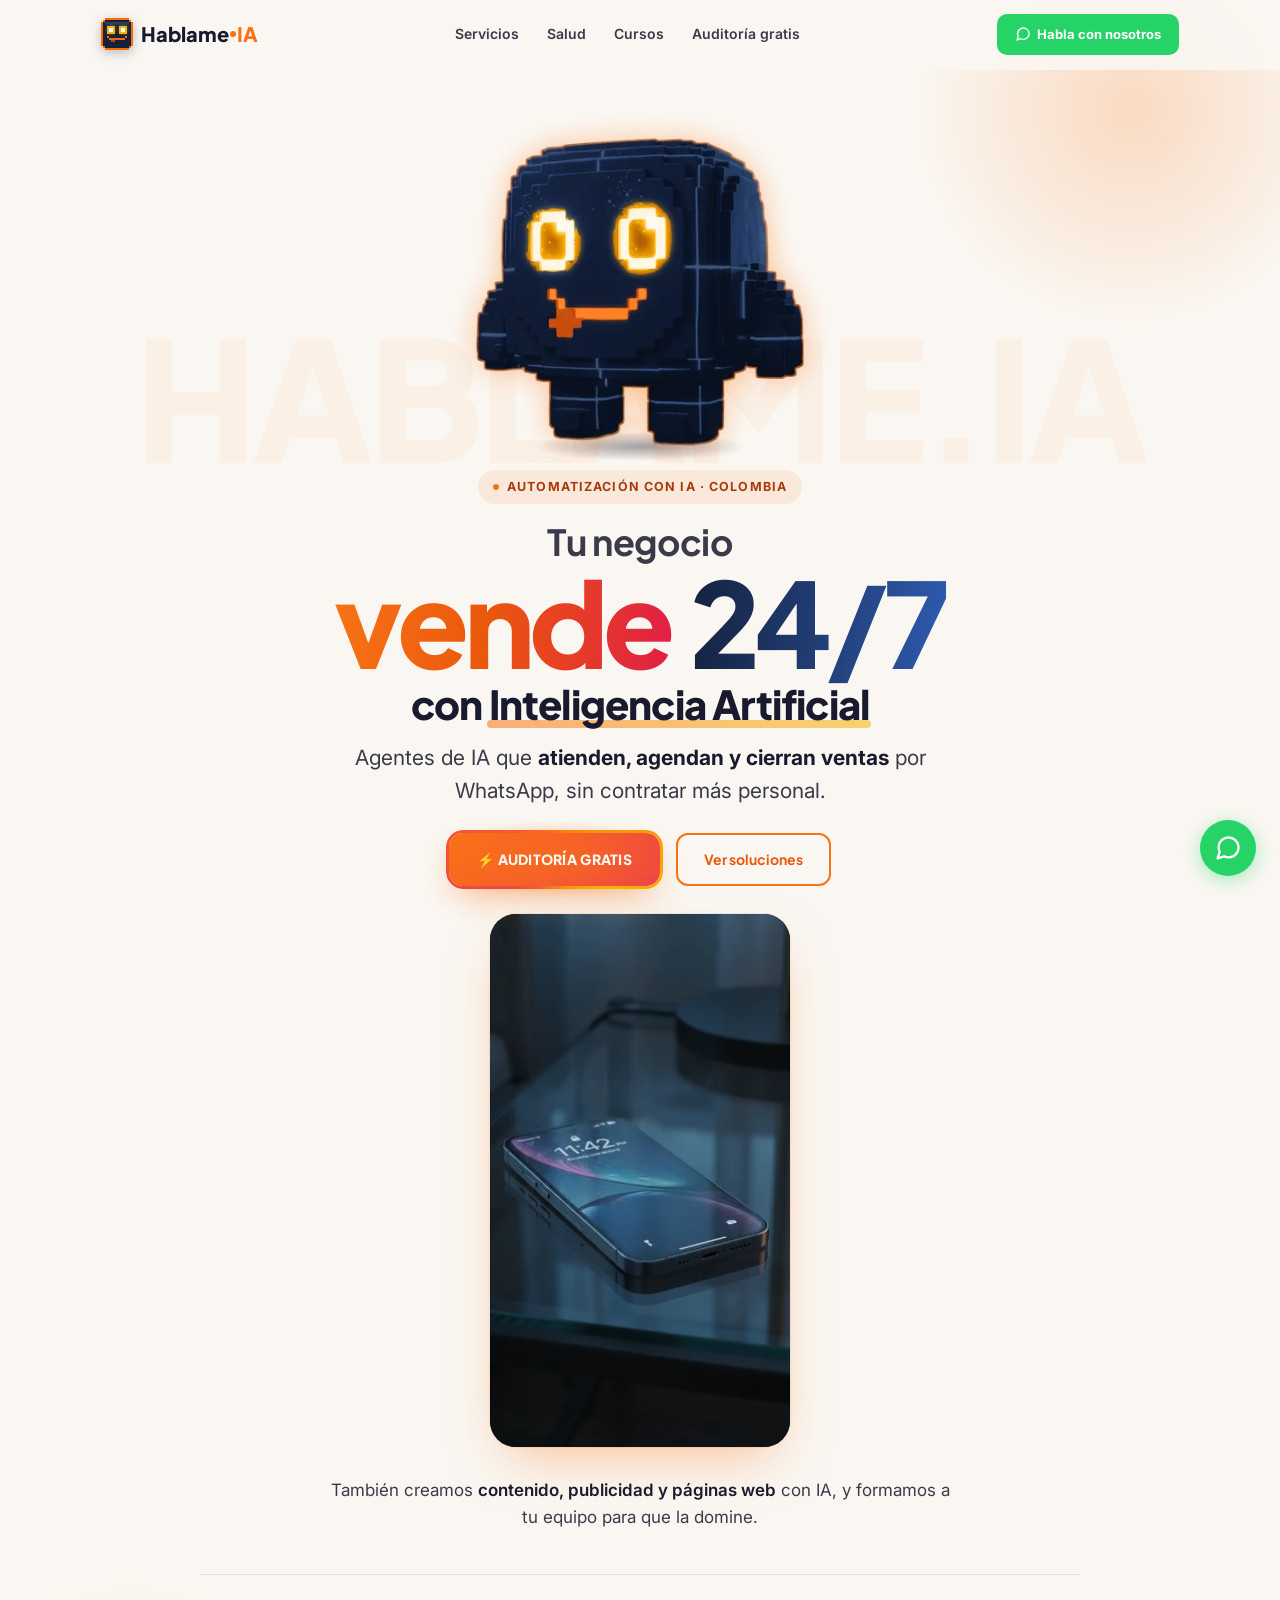
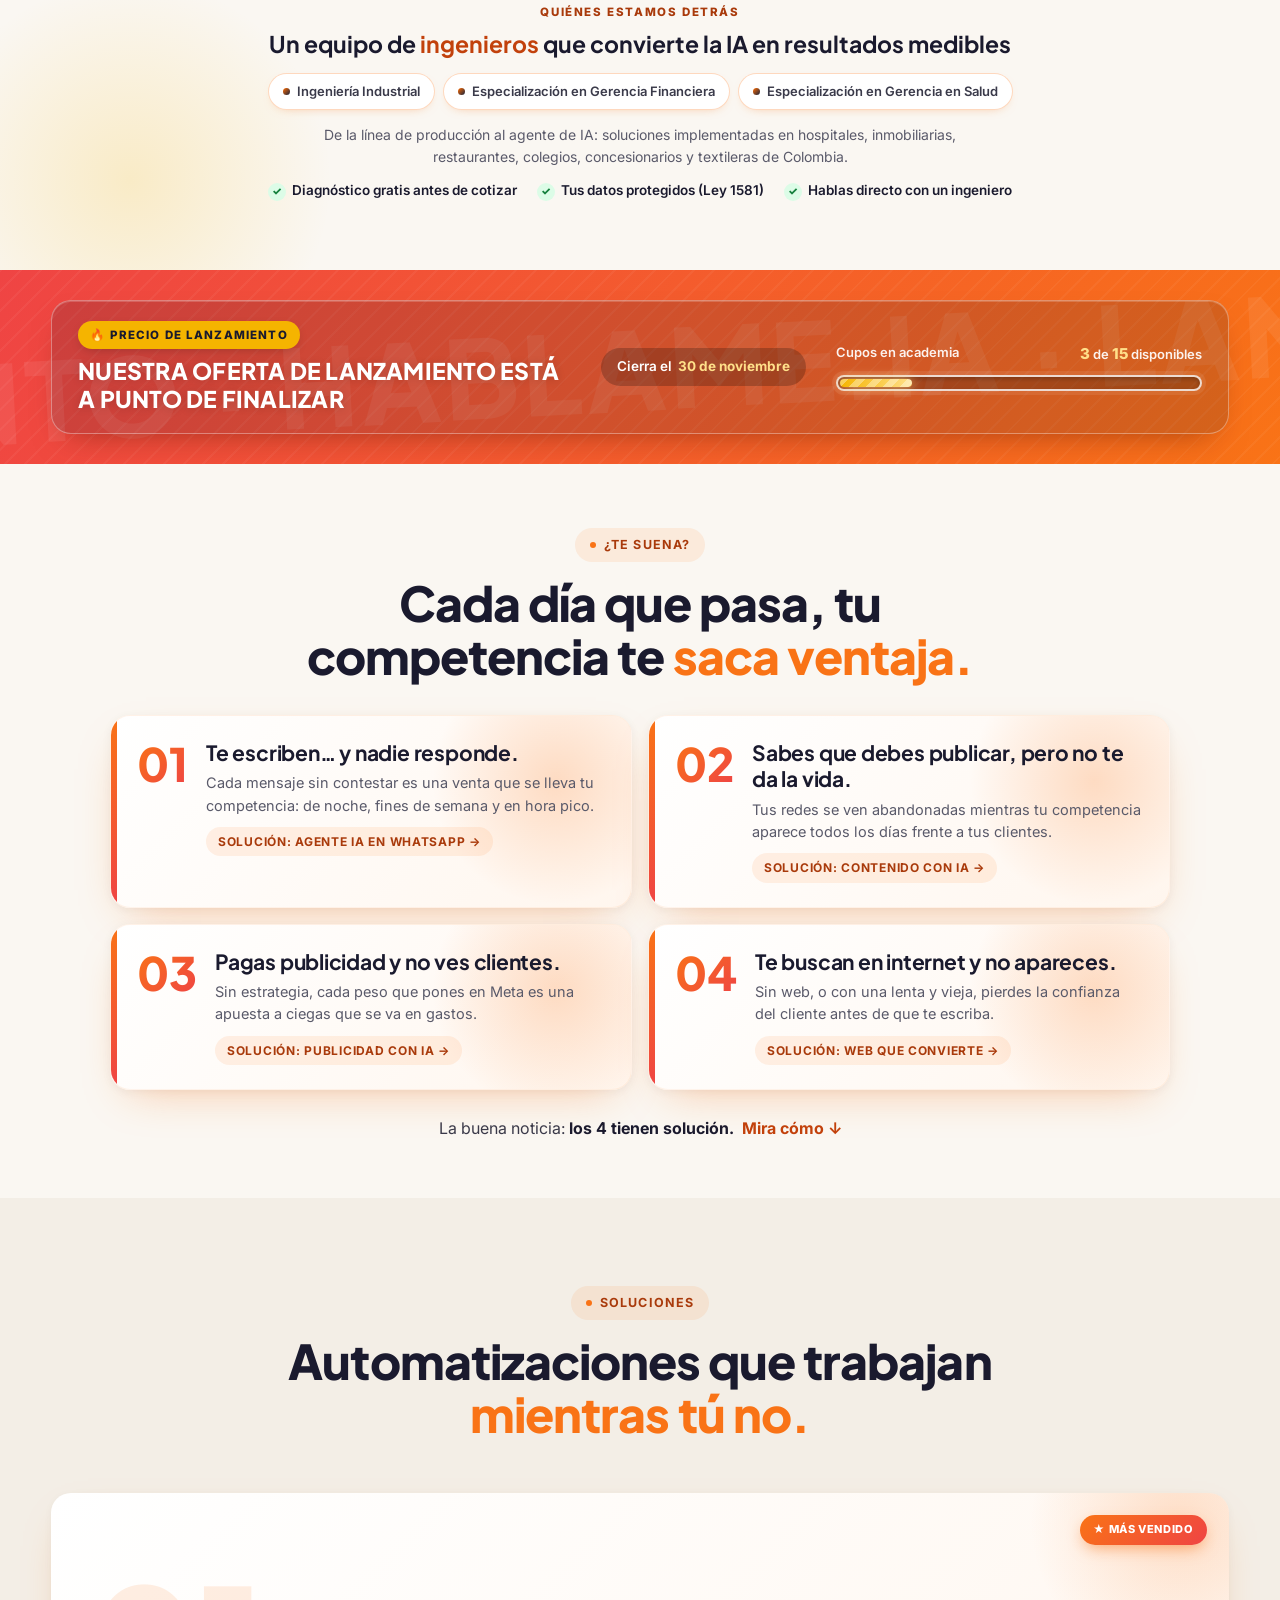
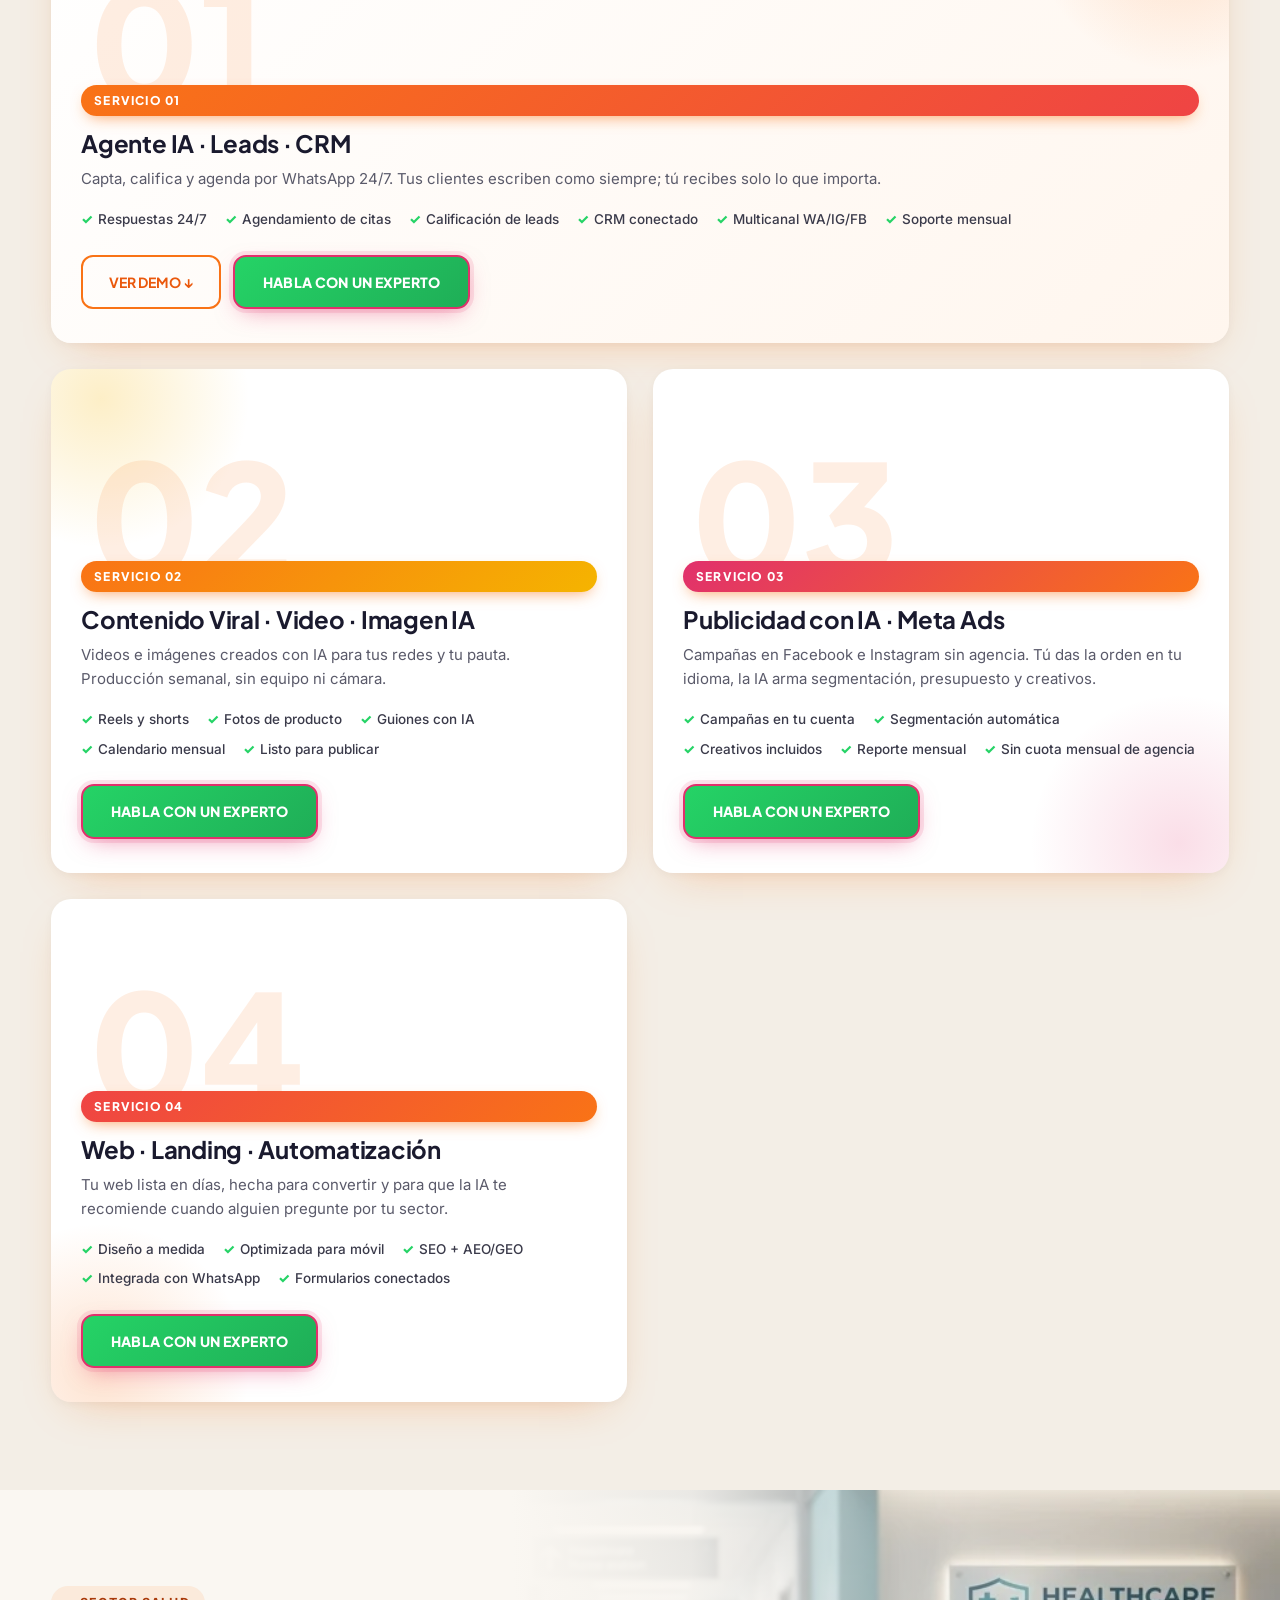
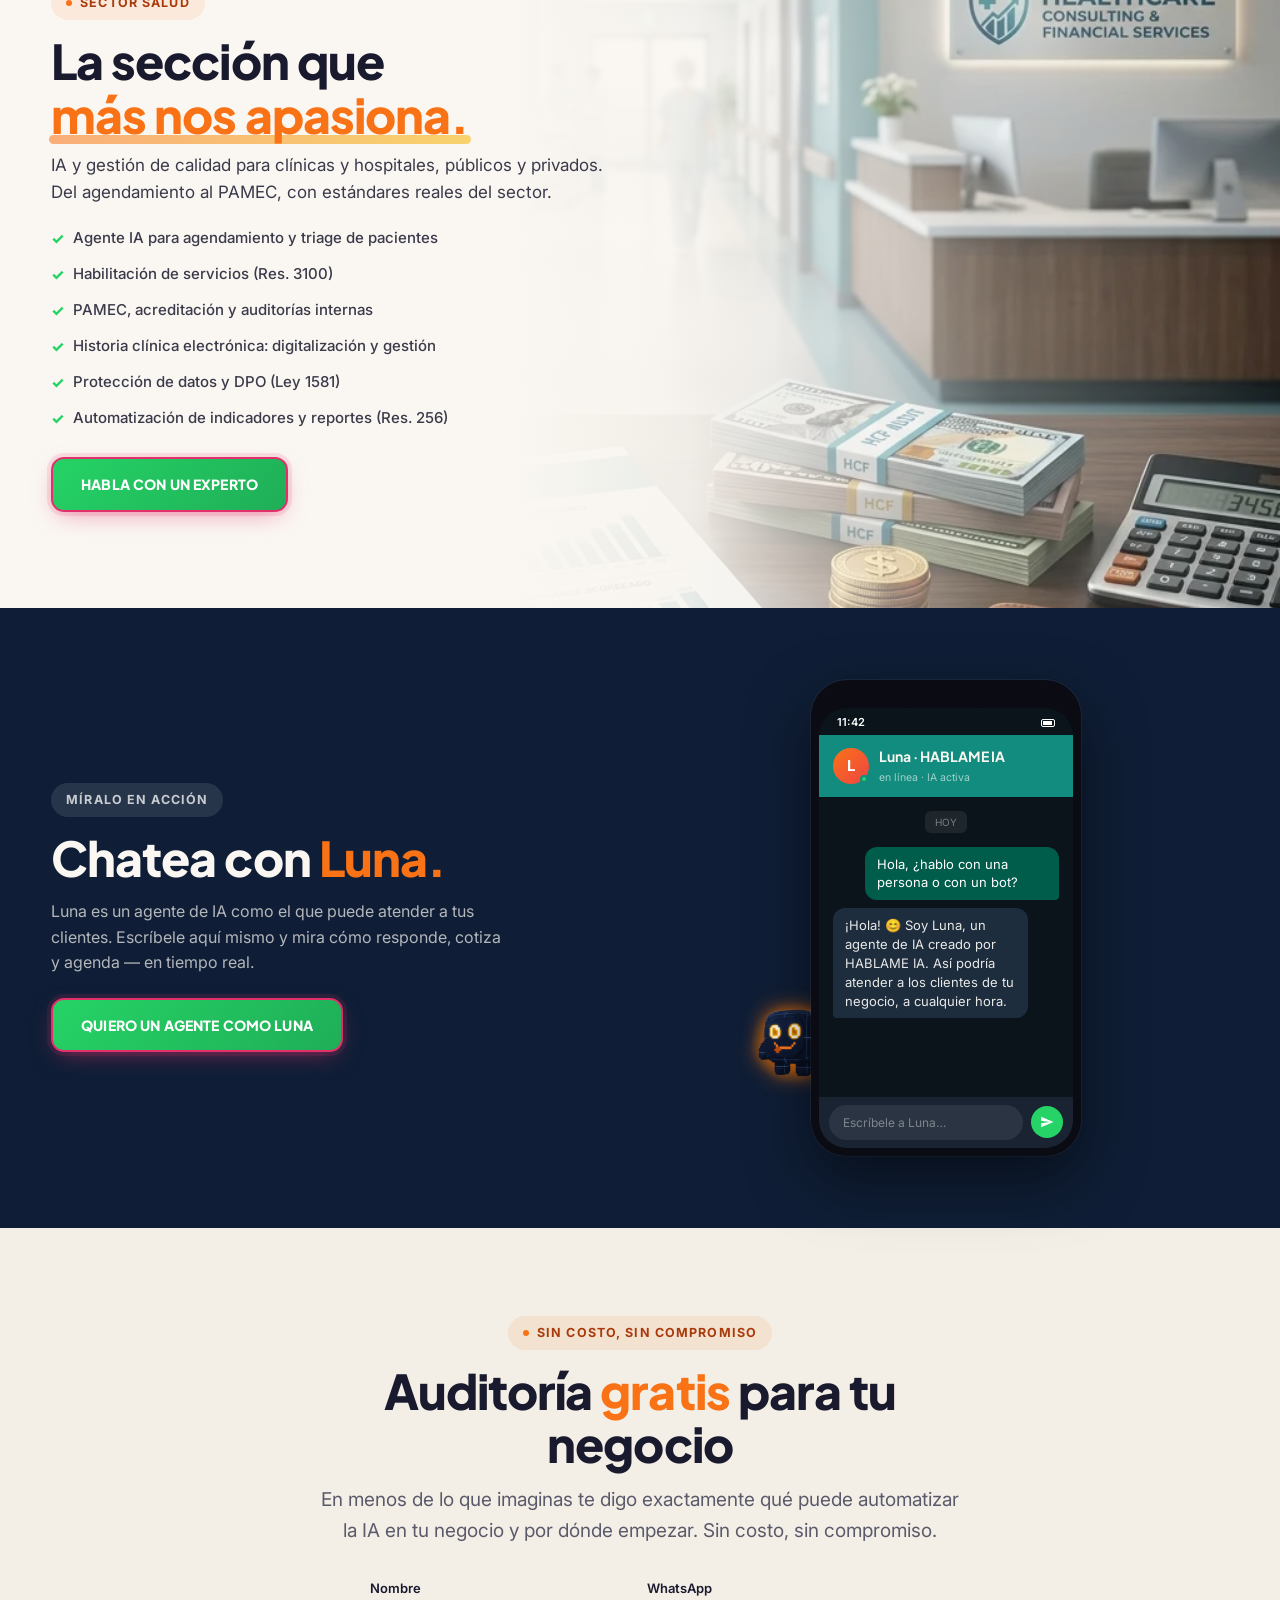
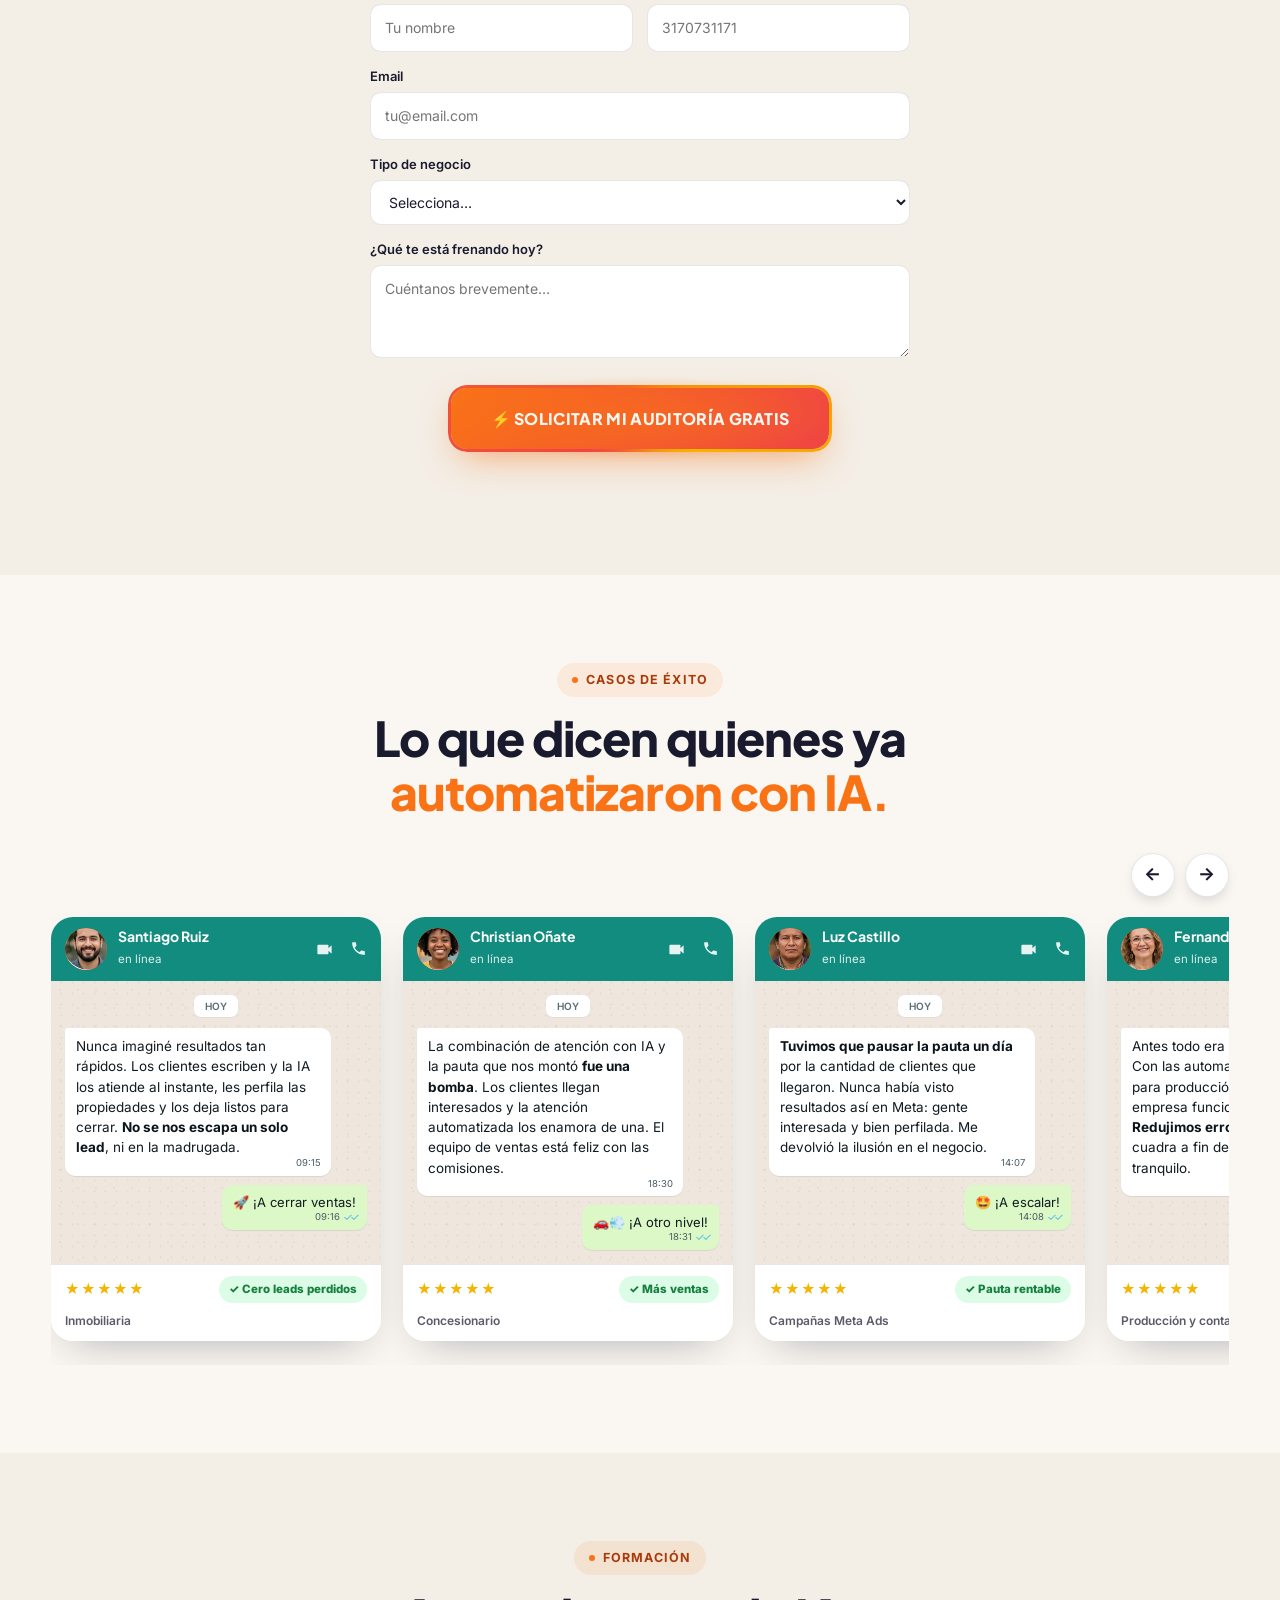
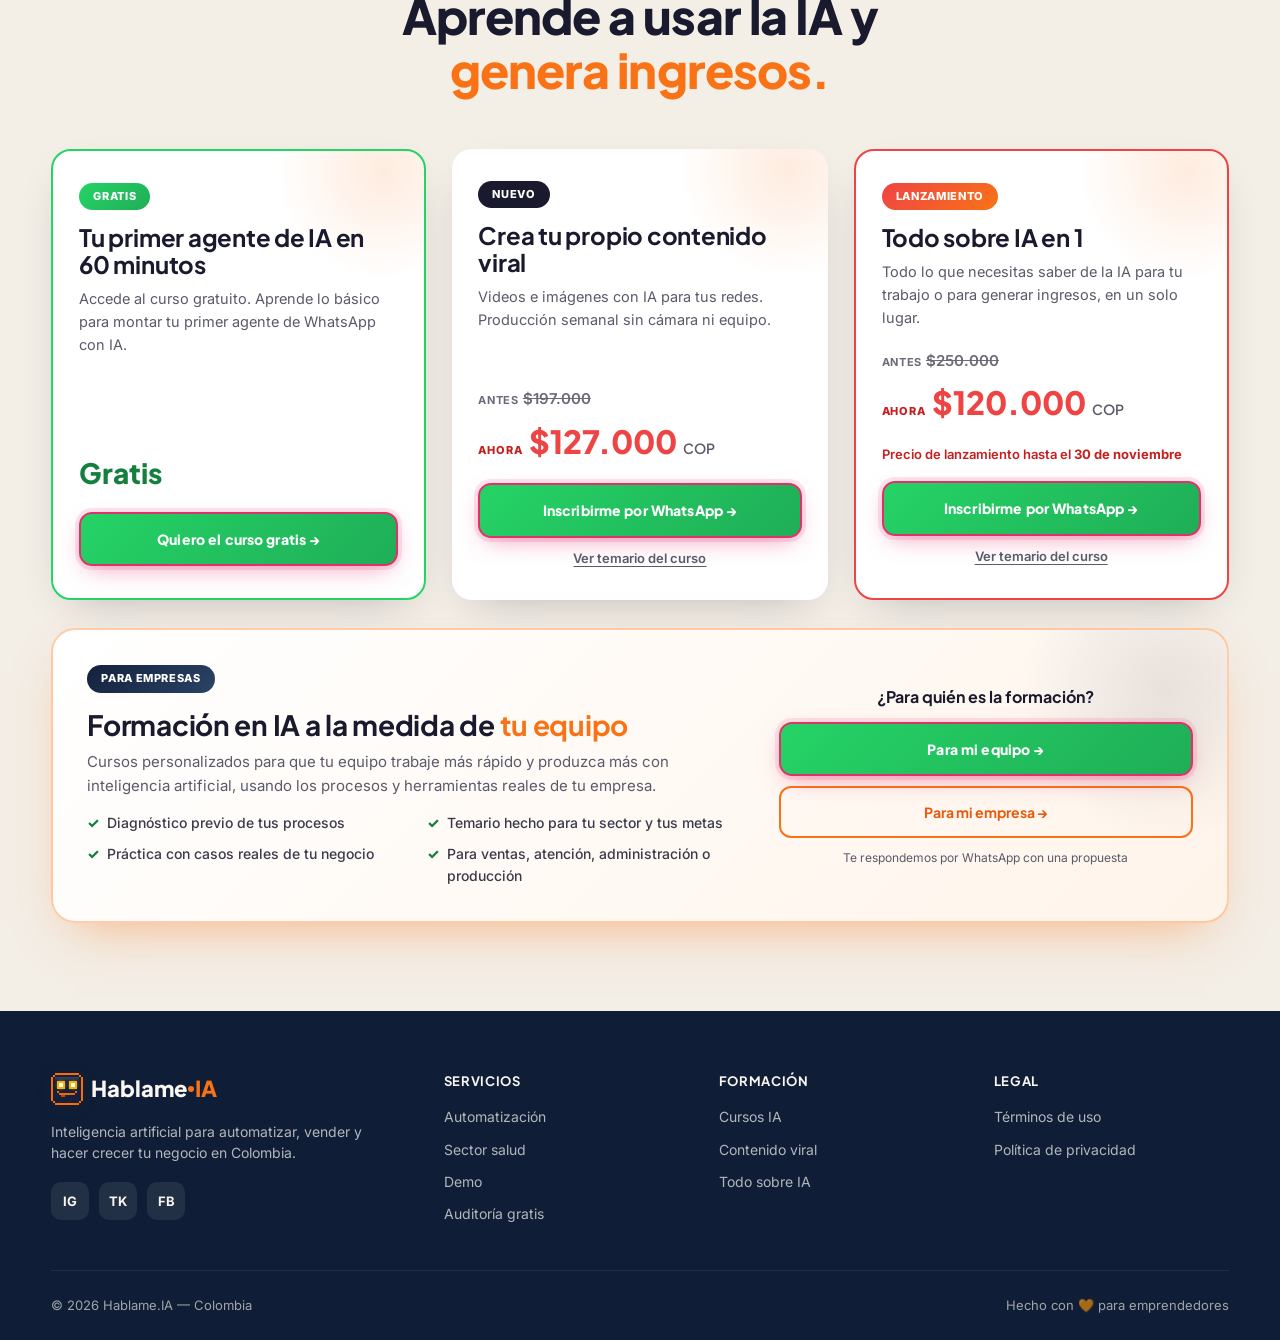
==== commit 41e94320: "Mascota zafiro (paleta de Andrés) + favicon y logo planos pixel-art - Mascota: cuerpo azul zafiro #1" ====
--- a/index.html
+++ b/index.html
@@ -3,9 +3,10 @@
 <head>
   <meta charset="UTF-8">
   <meta name="viewport" content="width=device-width, initial-scale=1">
-  <link rel="icon" href="favicon.ico?v=2" sizes="any">
-  <link rel="icon" type="image/png" href="favicon.png?v=2">
-  <link rel="apple-touch-icon" href="apple-touch-icon.png?v=2">
+  <link rel="icon" href="favicon.svg?v=3" type="image/svg+xml">
+  <link rel="icon" href="favicon.ico?v=3" sizes="any">
+  <link rel="icon" type="image/png" href="favicon.png?v=3">
+  <link rel="apple-touch-icon" href="apple-touch-icon.png?v=3">
   <title>Hablame.IA &mdash; Automatiza, vende y crece con Inteligencia Artificial | Colombia</title>
   <meta name="description" content="Automatizaciones, agentes de IA y soluciones para marketing, ventas, atenci&oacute;n al cliente y gesti&oacute;n interna. Adem&aacute;s, formaci&oacute;n pr&aacute;ctica en IA para equipos y emprendedores en Colombia.">
   <meta name="theme-color" content="#FAF7F2">
@@ -18,12 +19,12 @@
   <meta property="og:locale" content="es_CO">
   <meta property="og:site_name" content="Hablame.IA">
   <meta property="og:url" content="https://hablame-ia.com/">
-  <meta property="og:image" content="https://hablame-ia.com/assets/img/og-hablame-v2.jpg">
+  <meta property="og:image" content="https://hablame-ia.com/assets/img/og-hablame-v3.jpg">
   <meta property="og:image:width" content="1200">
   <meta property="og:image:height" content="630">
   <meta property="og:image:alt" content="Mascota de Hablame.IA: tu negocio vende 24/7 con Inteligencia Artificial">
   <meta name="twitter:card" content="summary_large_image">
-  <meta name="twitter:image" content="https://hablame-ia.com/assets/img/og-hablame-v2.jpg">
+  <meta name="twitter:image" content="https://hablame-ia.com/assets/img/og-hablame-v3.jpg">
 
   <link rel="preconnect" href="https://fonts.googleapis.com">
   <link rel="preconnect" href="https://fonts.gstatic.com" crossorigin>
@@ -38,7 +39,7 @@
 <header class="header" id="header">
   <div class="header-inner">
     <a href="#top" class="header-logo">
-      <img class="header-logo-icon" src="assets/img/logo-mascota.webp" alt="" width="34" height="34">
+      <img class="header-logo-icon" src="assets/img/logo-mascota.svg" alt="" width="32" height="32">
       <span>Hablame</span><span class="header-logo-dot"></span><span class="header-logo-ia">IA</span>
     </a>
     <nav class="header-nav">
@@ -81,12 +82,12 @@
         <div class="mascota-float">
           <span class="mascota-glow" aria-hidden="true"></span>
           <picture class="mascota-pose is-on" data-pose="frente">
-            <source type="image/webp" srcset="assets/img/mascota/mascota-naranja-frente-400.webp 400w, assets/img/mascota/mascota-naranja-frente-800.webp 800w" sizes="(max-width: 768px) 213px, 340px">
-            <img src="assets/img/mascota/mascota-naranja-frente.png" alt="Mascota de Hablame.IA" width="800" height="752" fetchpriority="high">
+            <source type="image/webp" srcset="assets/img/mascota/mascota-zafiro-frente-400.webp 400w, assets/img/mascota/mascota-zafiro-frente-800.webp 800w" sizes="(max-width: 768px) 213px, 340px">
+            <img src="assets/img/mascota/mascota-zafiro-frente.png" alt="Mascota de Hablame.IA" width="800" height="752" fetchpriority="high">
           </picture>
           <picture class="mascota-pose" data-pose="arriba" aria-hidden="true">
-            <source type="image/webp" data-srcset="assets/img/mascota/mascota-naranja-arriba-400.webp 400w, assets/img/mascota/mascota-naranja-arriba-800.webp 800w" sizes="(max-width: 768px) 213px, 340px">
-            <img data-src="assets/img/mascota/mascota-naranja-arriba.png" alt="" width="800" height="752">
+            <source type="image/webp" data-srcset="assets/img/mascota/mascota-zafiro-arriba-400.webp 400w, assets/img/mascota/mascota-zafiro-arriba-800.webp 800w" sizes="(max-width: 768px) 213px, 340px">
+            <img data-src="assets/img/mascota/mascota-zafiro-arriba.png" alt="" width="800" height="752">
           </picture>
           <!-- Pose "abajo" pendiente: cuando llegue, copia el bloque de "arriba" con data-pose="abajo" -->
         </div>
@@ -345,8 +346,8 @@
           <div class="mascota-mini" aria-hidden="true">
             <span class="mascota-glow"></span>
             <picture>
-              <source type="image/webp" srcset="assets/img/mascota/mascota-naranja-frente-400.webp 400w, assets/img/mascota/mascota-naranja-frente-800.webp 800w" sizes="(max-width: 768px) 213px, 340px">
-              <img src="assets/img/mascota/mascota-naranja-frente.png" alt="" width="800" height="752" loading="lazy">
+              <source type="image/webp" srcset="assets/img/mascota/mascota-zafiro-frente-400.webp 400w, assets/img/mascota/mascota-zafiro-frente-800.webp 800w" sizes="(max-width: 768px) 213px, 340px">
+              <img src="assets/img/mascota/mascota-zafiro-frente.png" alt="" width="800" height="752" loading="lazy">
             </picture>
           </div>
           <div class="phone-notch"></div>
@@ -667,7 +668,7 @@
     <div class="footer-grid">
       <div>
         <div class="header-logo" style="font-size:22px;color:#FAF7F2;">
-          <img class="header-logo-icon" src="assets/img/logo-mascota.webp" alt="" width="34" height="34">
+          <img class="header-logo-icon" src="assets/img/logo-mascota.svg" alt="" width="32" height="32">
           <span>Hablame</span><span class="header-logo-dot"></span><span class="header-logo-ia">IA</span>
         </div>
         <p style="margin:14px 0 0;font-size:14px;line-height:1.55;max-width:320px;">Inteligencia artificial para automatizar, vender y hacer crecer tu negocio en Colombia.</p>
--- a/styles.css
+++ b/styles.css
@@ -141,7 +141,7 @@
 .header.scrolled{box-shadow:0 2px 22px rgba(26,26,46,.08);border-color:var(--line);}
 .header-inner{display:flex;align-items:center;justify-content:space-between;max-width:1180px;margin:0 auto;padding:14px 4%;gap:12px;}
 .header-logo{display:flex;align-items:center;font-family:'Plus Jakarta Sans',sans-serif;font-weight:800;font-size:20px;color:var(--ink);}
-.header-logo-icon{display:block;flex-shrink:0;width:34px;height:34px;border-radius:10px;object-fit:cover;margin-right:8px;box-shadow:0 3px 10px -3px rgba(234,88,12,.55);}
+.header-logo-icon{display:block;flex-shrink:0;width:32px;height:32px;margin-right:8px;image-rendering:pixelated;filter:drop-shadow(0 3px 6px rgba(20,33,61,.28));}  /* ícono pixel-art (SVG) */
 .header-logo-dot{width:6px;height:6px;border-radius:50%;background:var(--brand-orange);display:inline-block;margin:0 1px;vertical-align:middle;}
 .header-logo-ia{color:var(--brand-orange);}
 .header-nav{display:flex;gap:28px;align-items:center;}
@@ -174,7 +174,7 @@
 .ht-pre{font-size:clamp(22px,3.4vw,36px);font-weight:700;color:var(--ink-soft);letter-spacing:-.01em;}
 .ht-big{font-size:clamp(52px,11vw,118px);font-weight:800;line-height:.98;letter-spacing:-.045em;}
 .ht-grad{background:linear-gradient(95deg,#F97316 0%,#EA580C 45%,#E11D48 100%);-webkit-background-clip:text;background-clip:text;color:transparent;-webkit-text-fill-color:transparent;padding-right:.04em;}
-.ht-247{background:linear-gradient(95deg,#1D4ED8,#2F7BFF 55%,#3B9BFF);-webkit-background-clip:text;background-clip:text;color:transparent;-webkit-text-fill-color:transparent;}  /* azul de las luces de la mascota */
+.ht-247{background:linear-gradient(95deg,#14213D,#22407A 55%,#2F5BB0);-webkit-background-clip:text;background-clip:text;color:transparent;-webkit-text-fill-color:transparent;}  /* azul zafiro de la mascota */
 .ht-post{font-size:clamp(22px,3.8vw,40px);font-weight:800;color:var(--ink);letter-spacing:-.02em;}
 .ht-post .hl{color:var(--ink);}
 .hero-sub{font-size:clamp(17px,2.3vw,21px);line-height:1.55;color:var(--ink-soft);max-width:640px;margin:0 auto 26px;}
@@ -191,7 +191,7 @@
 .trust-title strong{color:#C2410C;}
 .trust-chips{list-style:none;display:flex;flex-wrap:wrap;justify-content:center;gap:8px;margin:0 0 14px;padding:0;}
 .trust-chips li{display:inline-flex;align-items:center;gap:7px;font-size:13px;font-weight:600;color:var(--ink-soft);background:#fff;border:1px solid rgba(249,115,22,.28);padding:7px 14px;border-radius:999px;box-shadow:0 4px 12px -8px rgba(249,115,22,.6);}
-.trust-chips li::before{content:"";width:7px;height:7px;border-radius:50%;background:linear-gradient(135deg,var(--brand-orange),#2F7BFF);}
+.trust-chips li::before{content:"";width:7px;height:7px;border-radius:50%;background:linear-gradient(135deg,#FF6B00,#14213D);}
 .trust-line{font-size:14px;line-height:1.6;color:var(--muted);max-width:720px;margin:0 auto 12px;}
 .trust-checks{display:flex;flex-wrap:wrap;justify-content:center;gap:8px 20px;font-size:13.5px;font-weight:600;color:var(--ink);}
 .trust-checks span::before{content:"✓";display:inline-flex;align-items:center;justify-content:center;width:18px;height:18px;margin-right:6px;border-radius:50%;background:#DCFCE7;color:#15803D;font-size:11px;font-weight:800;}
@@ -457,9 +457,9 @@
 .course-team{position:relative;overflow:hidden;display:grid;grid-template-columns:1.6fr 1fr;gap:30px;align-items:center;margin-top:28px;padding:34px 34px;border-radius:24px;
   background:linear-gradient(135deg,#fff 0%,#FFF4EA 100%);border:2px solid rgba(249,115,22,.35);box-shadow:0 22px 50px -24px rgba(249,115,22,.55);}
 .course-team::before{content:"";position:absolute;right:-90px;top:-90px;width:300px;height:300px;border-radius:50%;pointer-events:none;
-  background:radial-gradient(circle,rgba(47,123,255,.13),transparent 70%);}
+  background:radial-gradient(circle,rgba(20,33,61,.10),transparent 70%);}
 .course-team>*{position:relative;}
-.course-badge--team{display:inline-block;background:linear-gradient(135deg,#1D4ED8,#2F7BFF);}
+.course-badge--team{display:inline-block;background:linear-gradient(135deg,#14213D,#2A4365);}
 .course-team h3{font-size:clamp(21px,2.8vw,28px);margin:2px 0 10px;}
 .course-team-info>p{font-size:15px;color:var(--muted);line-height:1.6;margin-bottom:14px;}
 .course-team-list{list-style:none;padding:0;margin:0;display:grid;grid-template-columns:1fr 1fr;gap:8px 18px;}
@@ -605,10 +605,10 @@
 .mascota-pose{position:absolute;inset:0;opacity:0;transition:opacity .2s ease;}
 .mascota-pose.is-on{opacity:1;}
 .mascota-pose img,.mascota-mini img{width:100%;height:100%;object-fit:contain;
-  filter:drop-shadow(0 0 14px rgba(47,123,255,.42));}   /* rim light azul (las luces de la mascota), estático */
-/* Halo azul que "respira" detrás (opacidad, sin repintar) */
+  filter:drop-shadow(0 0 14px rgba(255,107,0,.38));}   /* resplandor naranja de marca (estático) */
+/* Halo ámbar que "respira" detrás (opacidad, sin repintar) */
 .mascota-glow{position:absolute;inset:6% 4% 12%;border-radius:50%;z-index:-1;pointer-events:none;
-  background:radial-gradient(closest-side,rgba(47,123,255,.30),rgba(47,123,255,0));
+  background:radial-gradient(closest-side,rgba(255,183,3,.34),rgba(255,183,3,0));
   animation:mascota-brillo 3s ease-in-out infinite;will-change:opacity;}
 /* Sombra en el piso: se achica y aclara cuando la mascota sube */
 .mascota-shadow{position:absolute;left:19%;bottom:-3%;width:62%;height:9%;border-radius:50%;pointer-events:none;
@@ -624,8 +624,8 @@
 /* Mascota pequeña de la demo: asomada detrás del teléfono, solo flotación + brillo */
 .mascota-mini{position:absolute;left:-54px;bottom:78px;width:74px;aspect-ratio:800/752;z-index:-1;
   animation:mascota-mini 3.5s ease-in-out infinite;will-change:transform;}
-.mascota-mini img{filter:drop-shadow(0 0 10px rgba(47,123,255,.9));}  /* glow azul: la separa del navy */
-.mascota-mini .mascota-glow{inset:-10%;background:radial-gradient(closest-side,rgba(47,123,255,.55),rgba(47,123,255,0));}
+.mascota-mini img{filter:drop-shadow(0 0 10px rgba(255,107,0,.9));}  /* glow naranja: la separa del fondo navy */
+.mascota-mini .mascota-glow{inset:-10%;background:radial-gradient(closest-side,rgba(255,183,3,.55),rgba(255,183,3,0));}
 @keyframes mascota-mini{0%,100%{transform:translateY(0) rotate(-6deg);}50%{transform:translateY(-5px) rotate(-4deg);}}
 
 @media(max-width:768px){
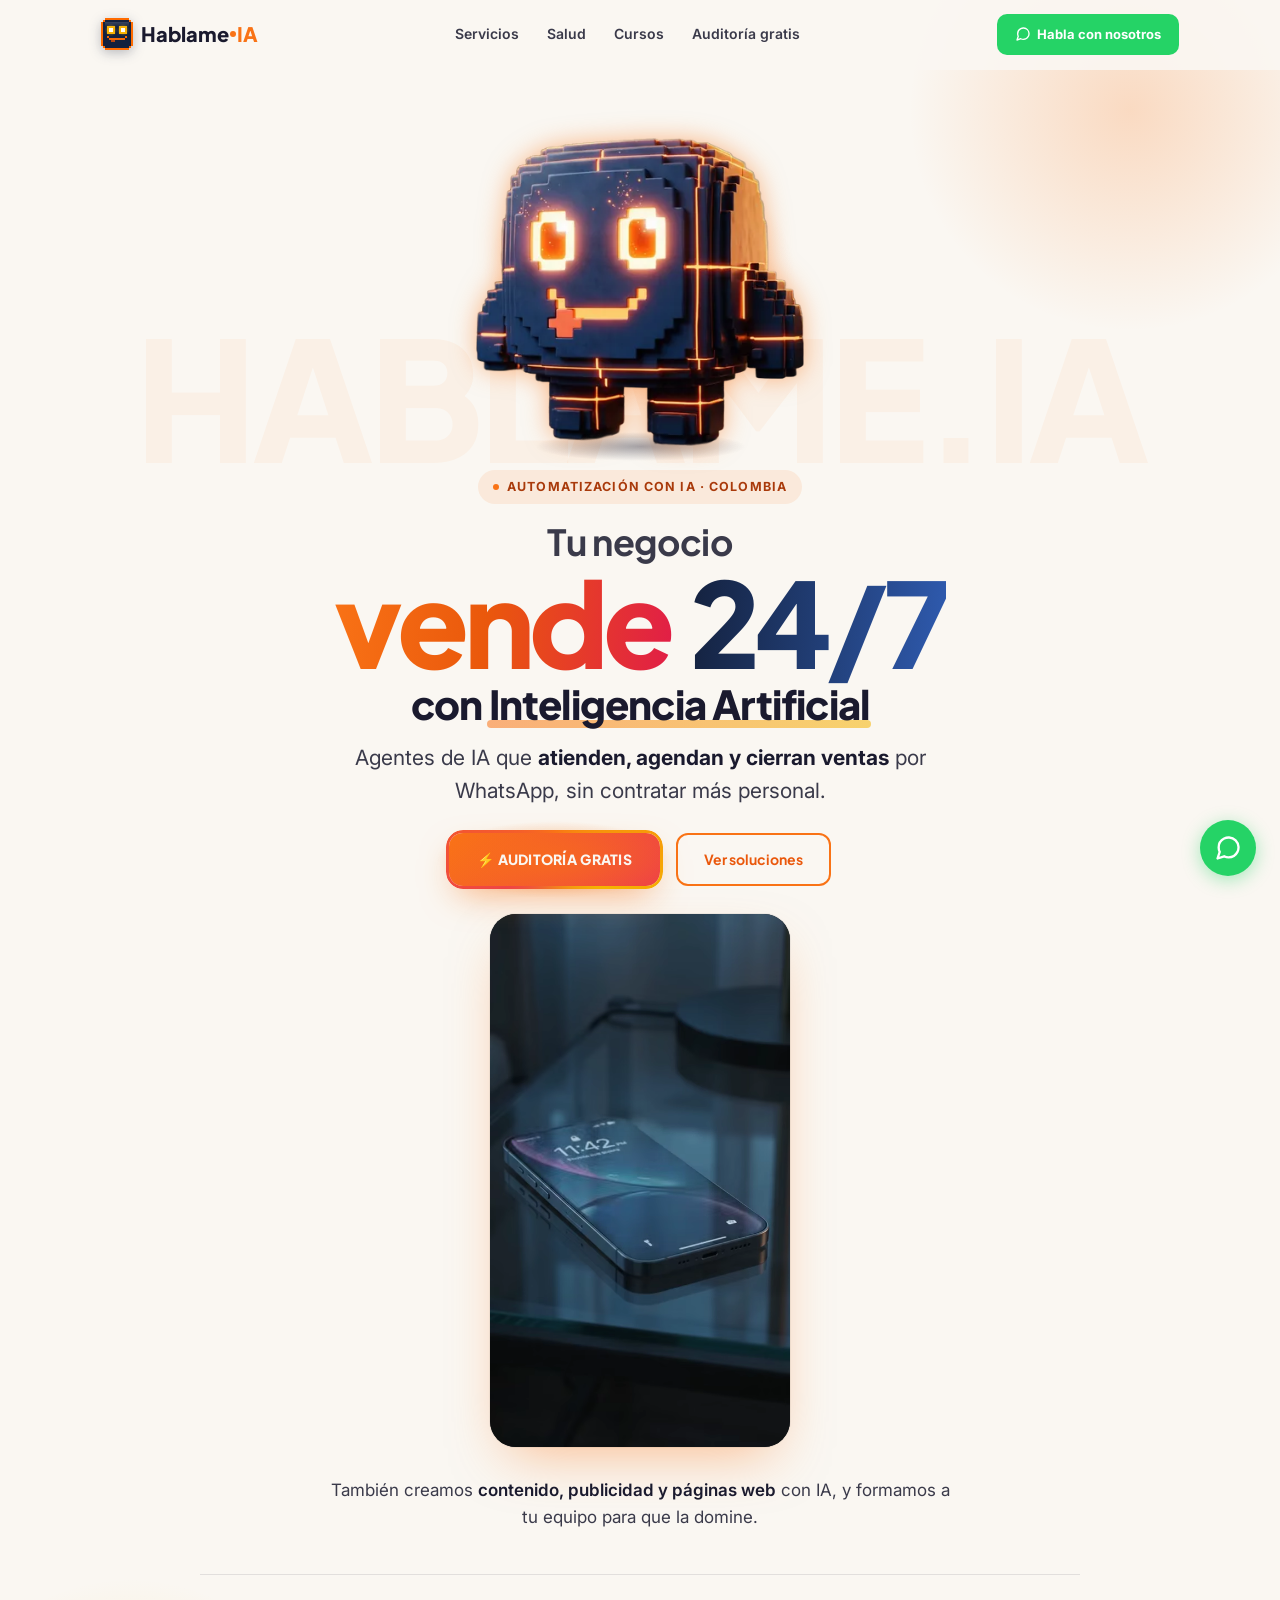
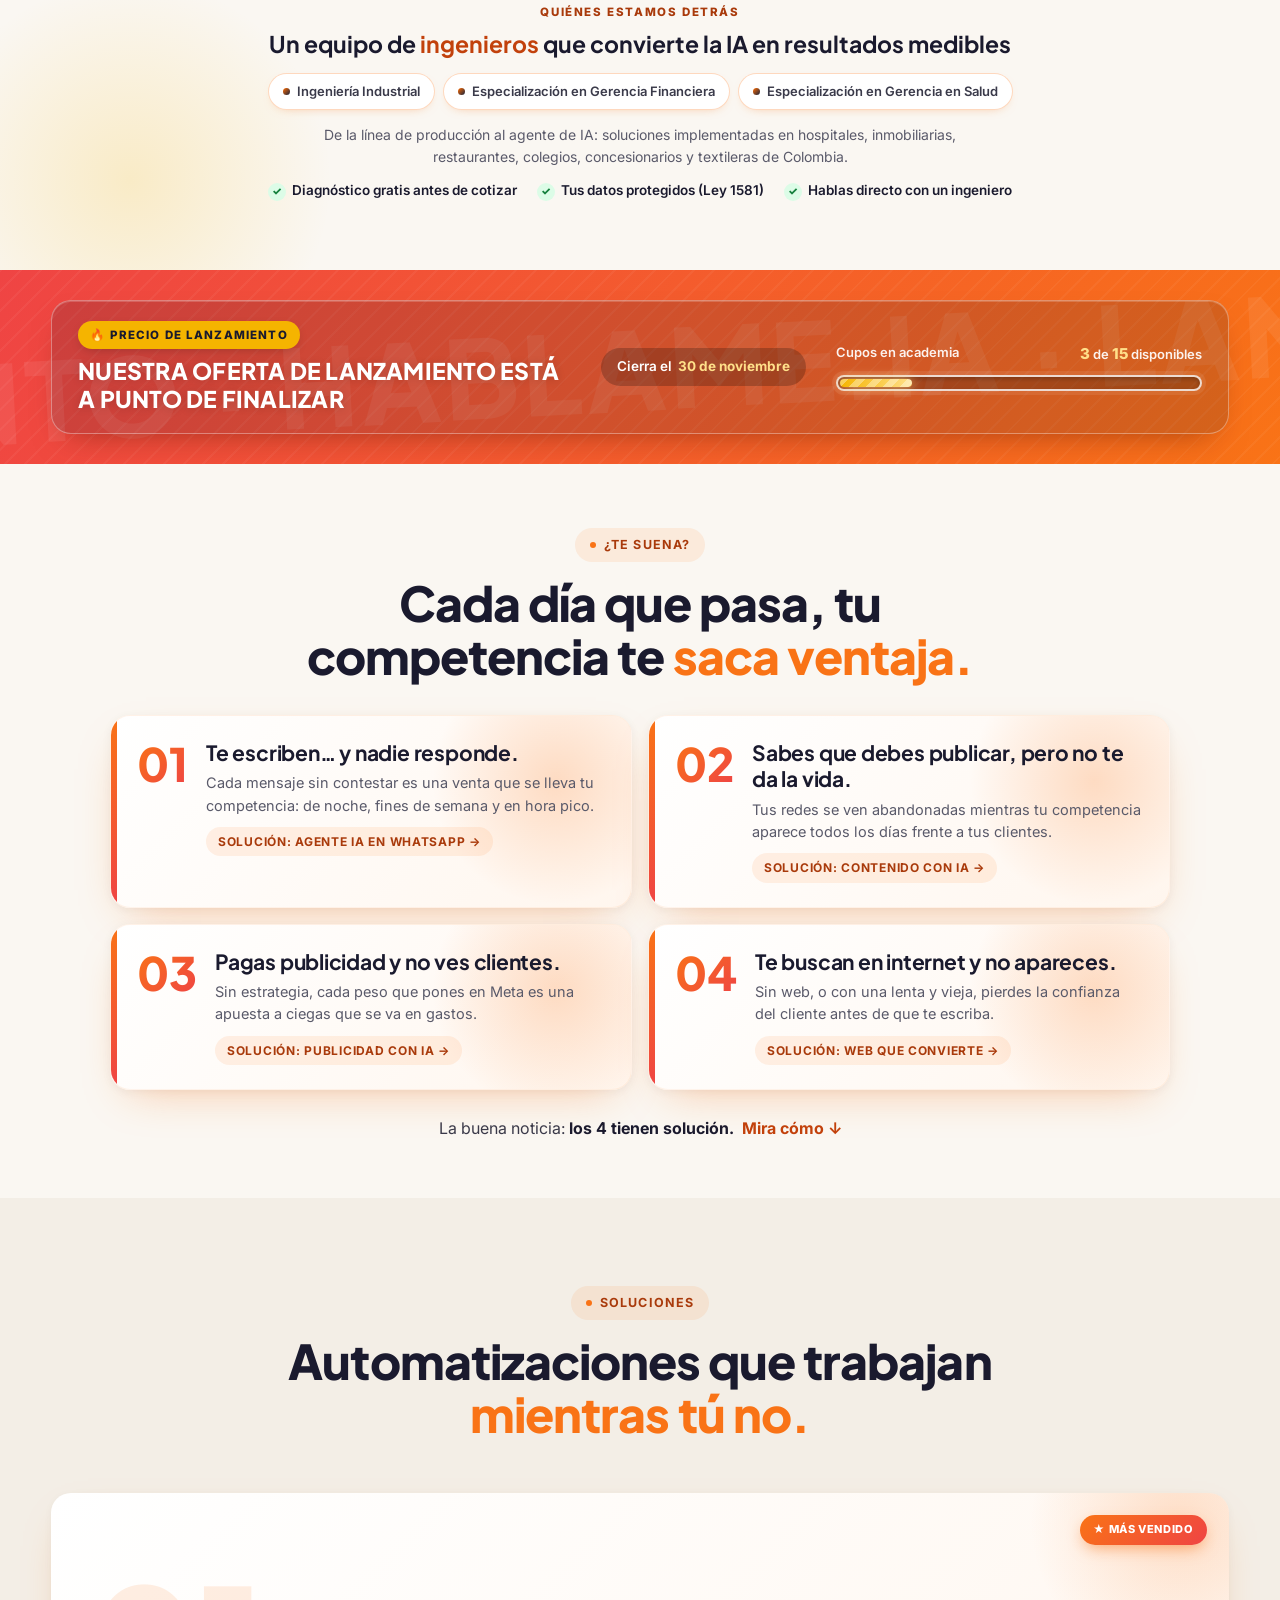
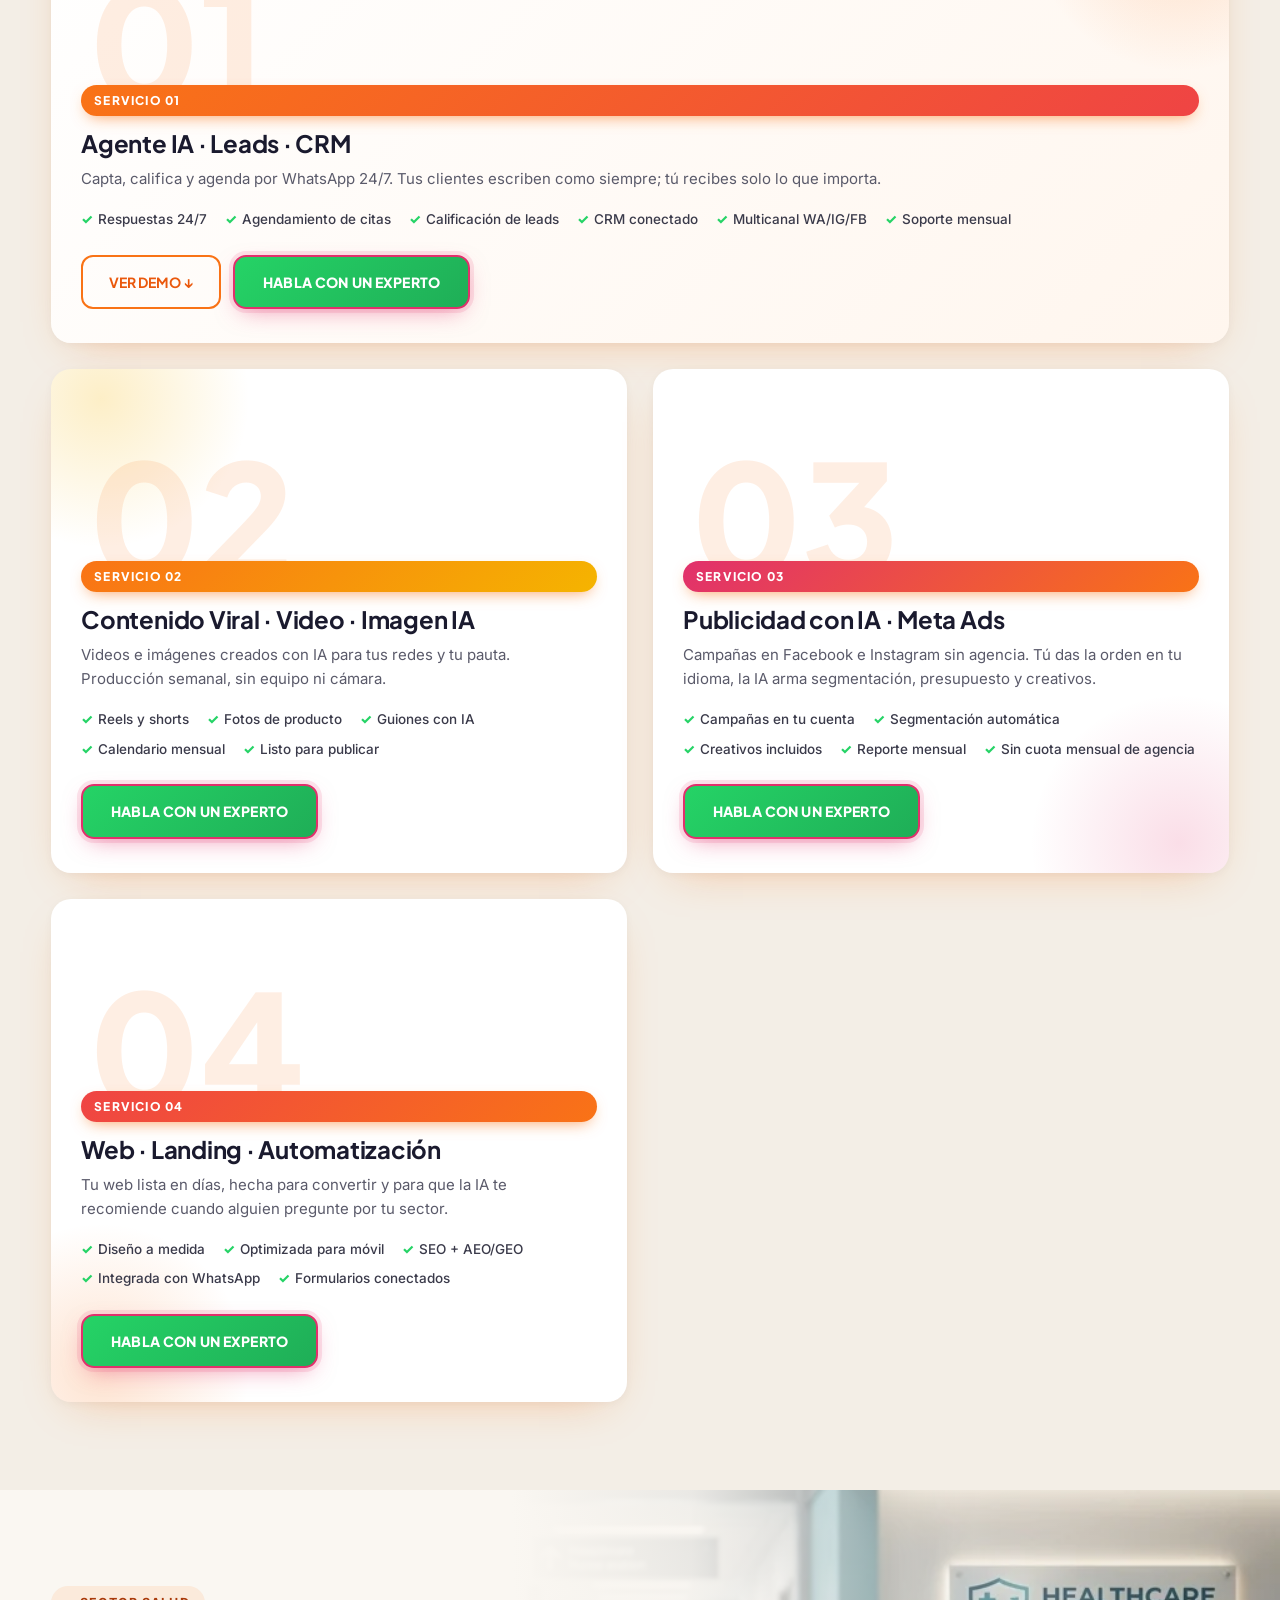
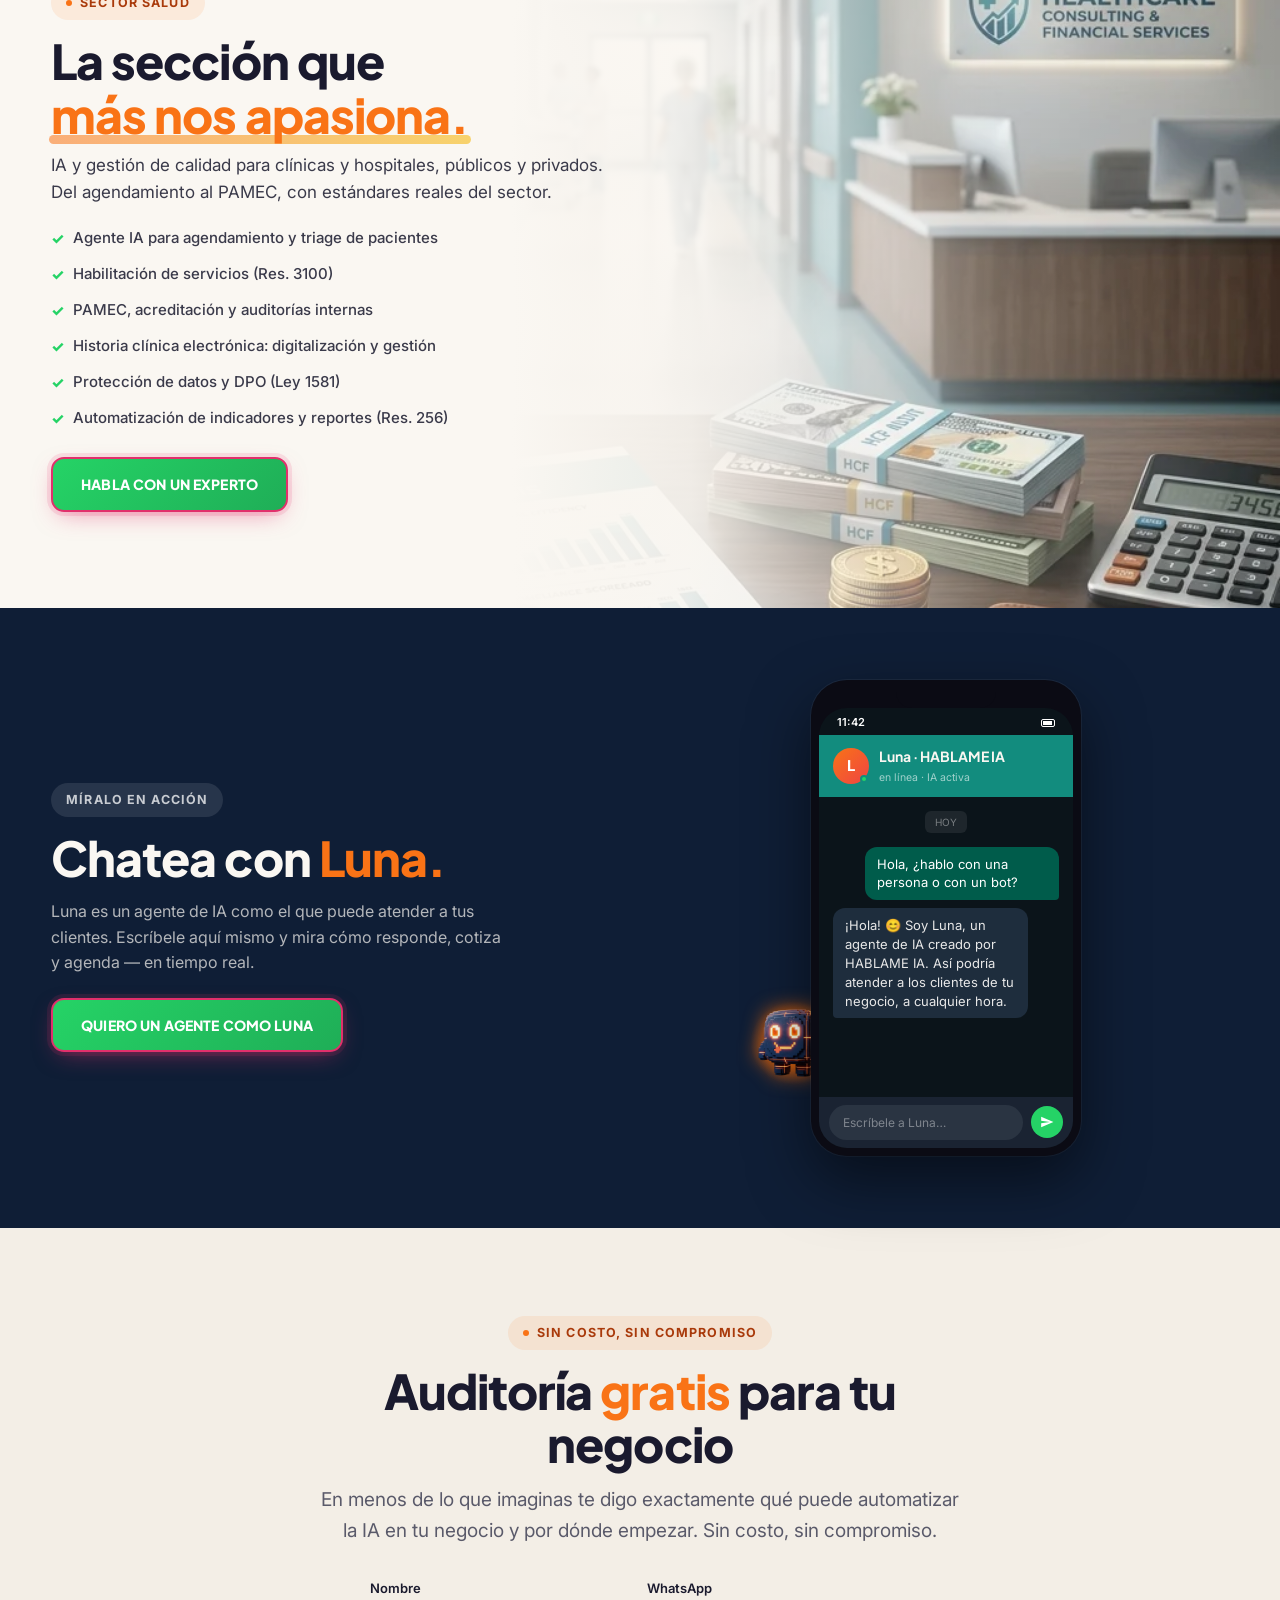
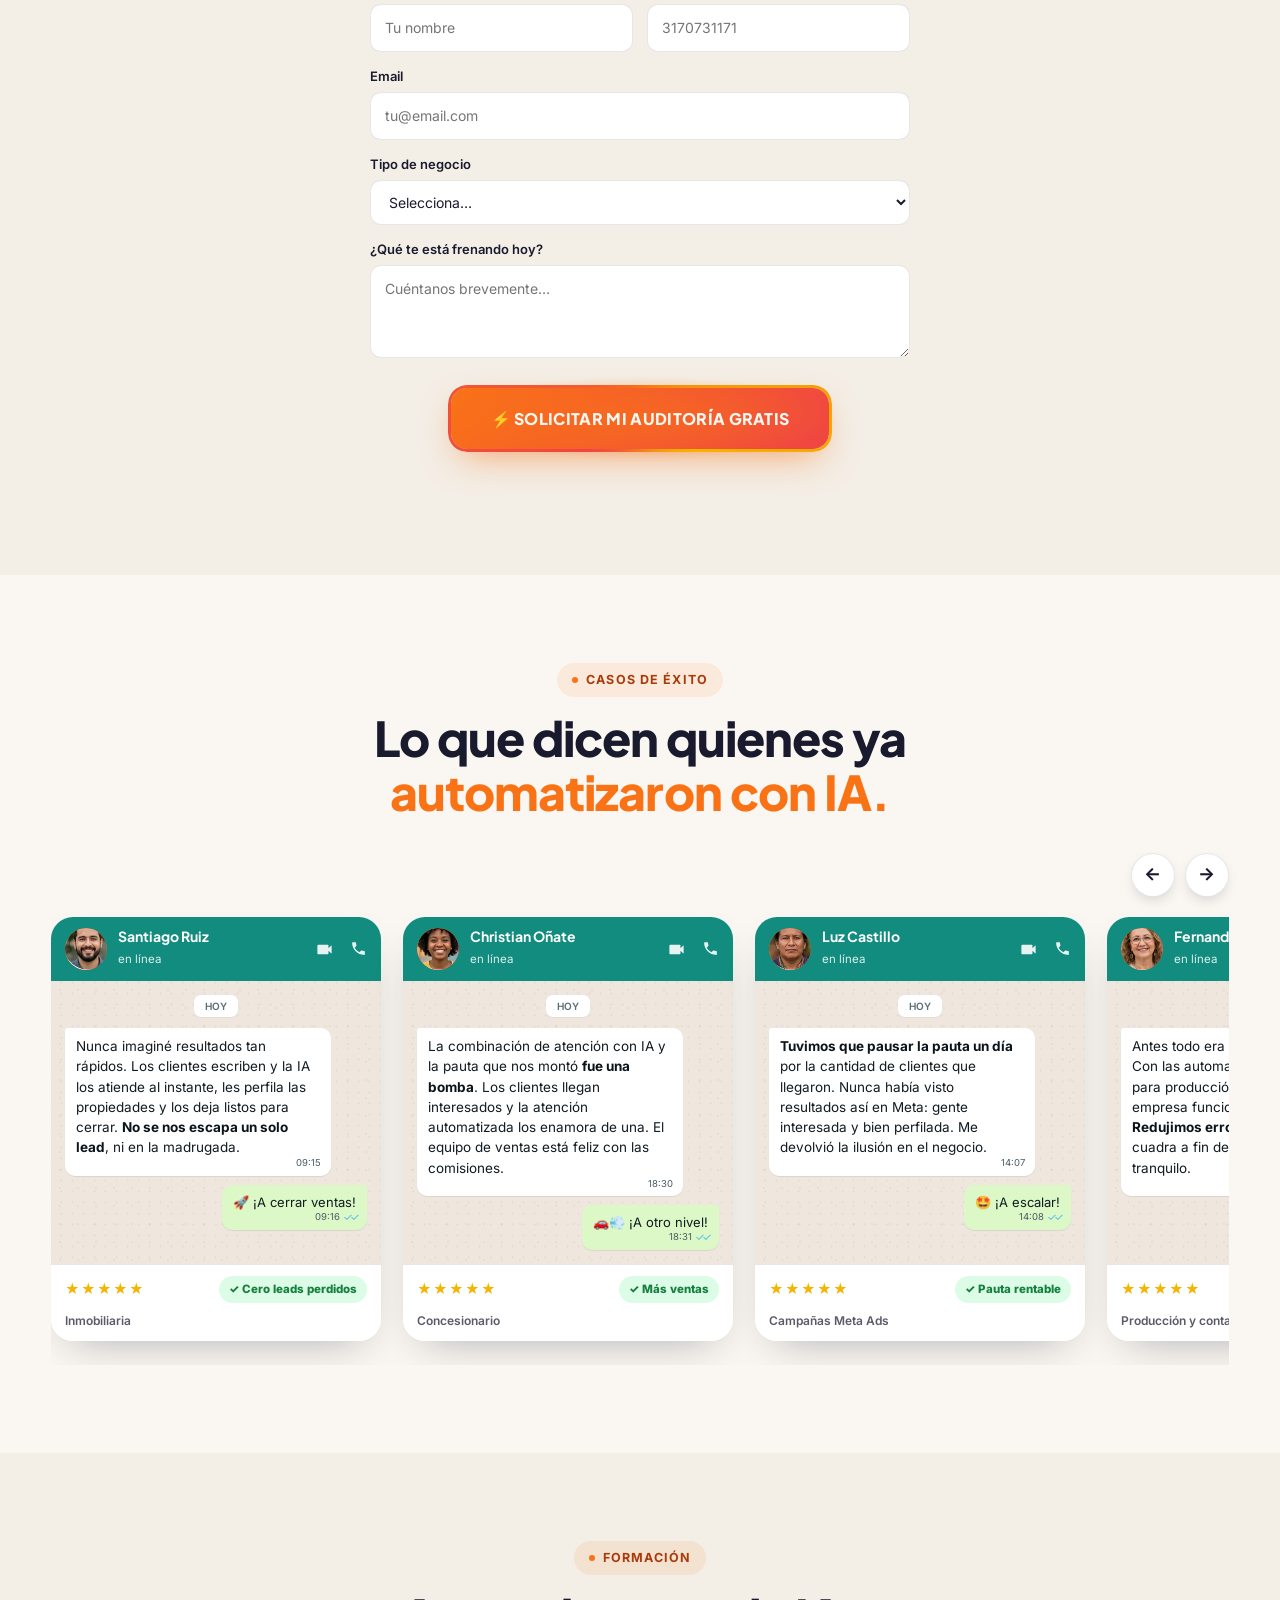
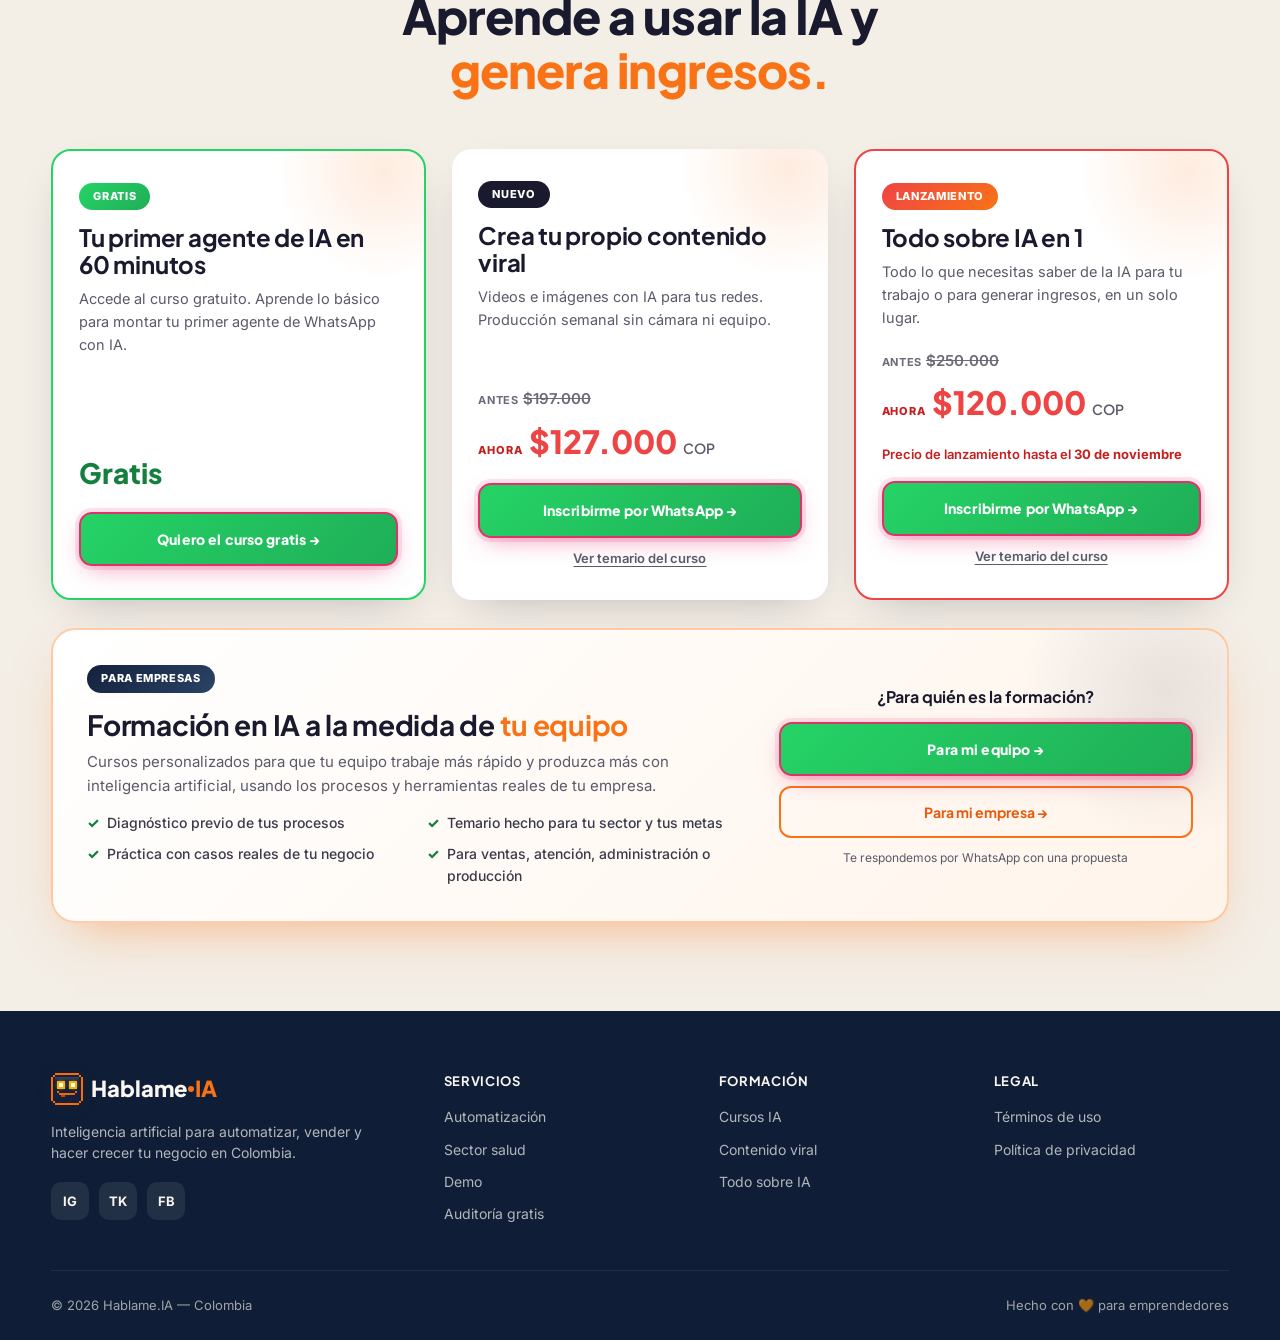
==== commit 683e7d60: "Mascota original (navy + luces naranja) de vuelta en hero y demo - Hero y mascota mini vuelven al re" ====
--- a/index.html
+++ b/index.html
@@ -19,12 +19,12 @@
   <meta property="og:locale" content="es_CO">
   <meta property="og:site_name" content="Hablame.IA">
   <meta property="og:url" content="https://hablame-ia.com/">
-  <meta property="og:image" content="https://hablame-ia.com/assets/img/og-hablame-v3.jpg">
+  <meta property="og:image" content="https://hablame-ia.com/assets/img/og-hablame-v4.jpg">
   <meta property="og:image:width" content="1200">
   <meta property="og:image:height" content="630">
   <meta property="og:image:alt" content="Mascota de Hablame.IA: tu negocio vende 24/7 con Inteligencia Artificial">
   <meta name="twitter:card" content="summary_large_image">
-  <meta name="twitter:image" content="https://hablame-ia.com/assets/img/og-hablame-v3.jpg">
+  <meta name="twitter:image" content="https://hablame-ia.com/assets/img/og-hablame-v4.jpg">
 
   <link rel="preconnect" href="https://fonts.googleapis.com">
   <link rel="preconnect" href="https://fonts.gstatic.com" crossorigin>
@@ -82,12 +82,12 @@
         <div class="mascota-float">
           <span class="mascota-glow" aria-hidden="true"></span>
           <picture class="mascota-pose is-on" data-pose="frente">
-            <source type="image/webp" srcset="assets/img/mascota/mascota-zafiro-frente-400.webp 400w, assets/img/mascota/mascota-zafiro-frente-800.webp 800w" sizes="(max-width: 768px) 213px, 340px">
-            <img src="assets/img/mascota/mascota-zafiro-frente.png" alt="Mascota de Hablame.IA" width="800" height="752" fetchpriority="high">
+            <source type="image/webp" srcset="assets/img/mascota/mascota-frente-400.webp 400w, assets/img/mascota/mascota-frente-800.webp 800w" sizes="(max-width: 768px) 213px, 340px">
+            <img src="assets/img/mascota/mascota-frente.png" alt="Mascota de Hablame.IA" width="800" height="752" fetchpriority="high">
           </picture>
           <picture class="mascota-pose" data-pose="arriba" aria-hidden="true">
-            <source type="image/webp" data-srcset="assets/img/mascota/mascota-zafiro-arriba-400.webp 400w, assets/img/mascota/mascota-zafiro-arriba-800.webp 800w" sizes="(max-width: 768px) 213px, 340px">
-            <img data-src="assets/img/mascota/mascota-zafiro-arriba.png" alt="" width="800" height="752">
+            <source type="image/webp" data-srcset="assets/img/mascota/mascota-arriba-400.webp 400w, assets/img/mascota/mascota-arriba-800.webp 800w" sizes="(max-width: 768px) 213px, 340px">
+            <img data-src="assets/img/mascota/mascota-arriba.png" alt="" width="800" height="752">
           </picture>
           <!-- Pose "abajo" pendiente: cuando llegue, copia el bloque de "arriba" con data-pose="abajo" -->
         </div>
@@ -346,8 +346,8 @@
           <div class="mascota-mini" aria-hidden="true">
             <span class="mascota-glow"></span>
             <picture>
-              <source type="image/webp" srcset="assets/img/mascota/mascota-zafiro-frente-400.webp 400w, assets/img/mascota/mascota-zafiro-frente-800.webp 800w" sizes="(max-width: 768px) 213px, 340px">
-              <img src="assets/img/mascota/mascota-zafiro-frente.png" alt="" width="800" height="752" loading="lazy">
+              <source type="image/webp" srcset="assets/img/mascota/mascota-frente-400.webp 400w, assets/img/mascota/mascota-frente-800.webp 800w" sizes="(max-width: 768px) 213px, 340px">
+              <img src="assets/img/mascota/mascota-frente.png" alt="" width="800" height="752" loading="lazy">
             </picture>
           </div>
           <div class="phone-notch"></div>
--- a/styles.css
+++ b/styles.css
@@ -605,10 +605,10 @@
 .mascota-pose{position:absolute;inset:0;opacity:0;transition:opacity .2s ease;}
 .mascota-pose.is-on{opacity:1;}
 .mascota-pose img,.mascota-mini img{width:100%;height:100%;object-fit:contain;
-  filter:drop-shadow(0 0 14px rgba(255,107,0,.38));}   /* resplandor naranja de marca (estático) */
-/* Halo ámbar que "respira" detrás (opacidad, sin repintar) */
+  filter:drop-shadow(0 0 12px rgba(249,115,22,.5));}   /* resplandor naranja como el render original (estático) */
+/* Halo naranja que "respira" detrás (opacidad, sin repintar) */
 .mascota-glow{position:absolute;inset:6% 4% 12%;border-radius:50%;z-index:-1;pointer-events:none;
-  background:radial-gradient(closest-side,rgba(255,183,3,.34),rgba(255,183,3,0));
+  background:radial-gradient(closest-side,rgba(249,115,22,.42),rgba(249,115,22,0));
   animation:mascota-brillo 3s ease-in-out infinite;will-change:opacity;}
 /* Sombra en el piso: se achica y aclara cuando la mascota sube */
 .mascota-shadow{position:absolute;left:19%;bottom:-3%;width:62%;height:9%;border-radius:50%;pointer-events:none;
@@ -625,7 +625,7 @@
 .mascota-mini{position:absolute;left:-54px;bottom:78px;width:74px;aspect-ratio:800/752;z-index:-1;
   animation:mascota-mini 3.5s ease-in-out infinite;will-change:transform;}
 .mascota-mini img{filter:drop-shadow(0 0 10px rgba(255,107,0,.9));}  /* glow naranja: la separa del fondo navy */
-.mascota-mini .mascota-glow{inset:-10%;background:radial-gradient(closest-side,rgba(255,183,3,.55),rgba(255,183,3,0));}
+.mascota-mini .mascota-glow{inset:-10%;background:radial-gradient(closest-side,rgba(249,115,22,.6),rgba(249,115,22,0));}
 @keyframes mascota-mini{0%,100%{transform:translateY(0) rotate(-6deg);}50%{transform:translateY(-5px) rotate(-4deg);}}
 
 @media(max-width:768px){
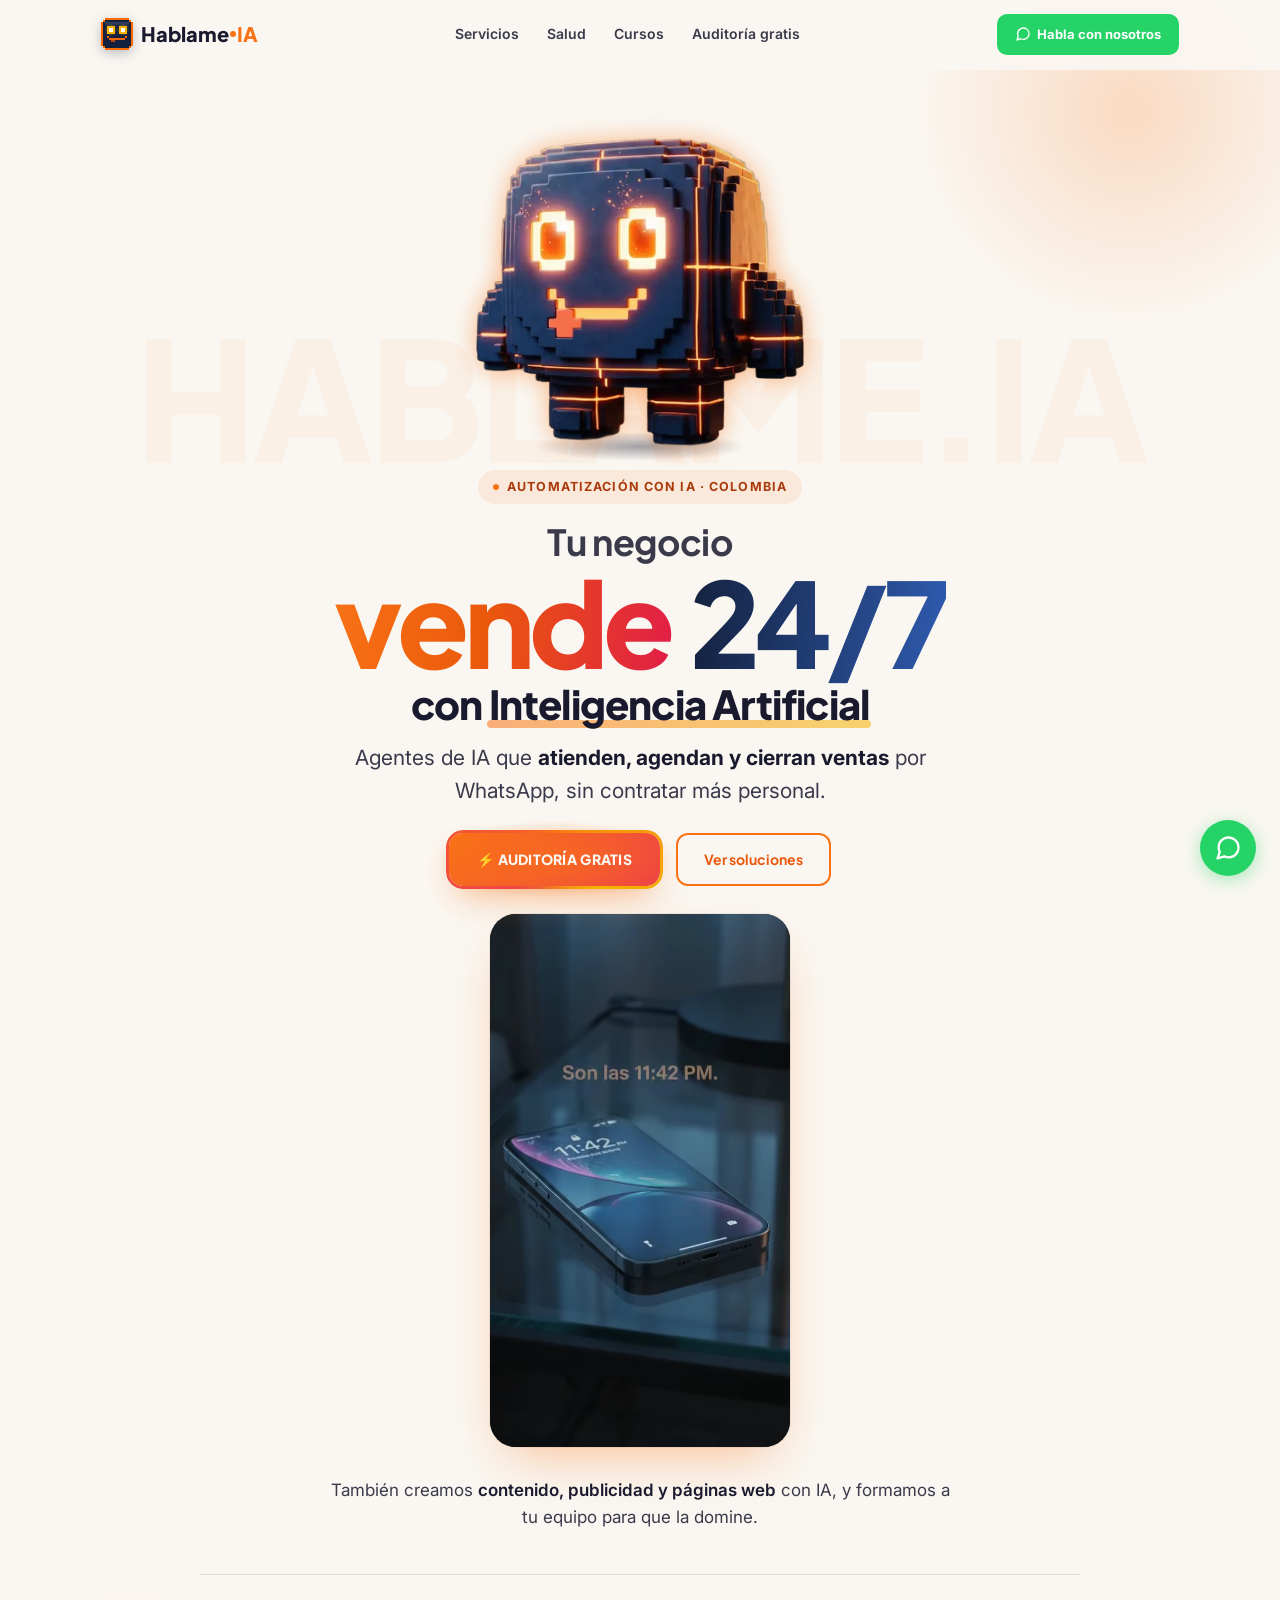
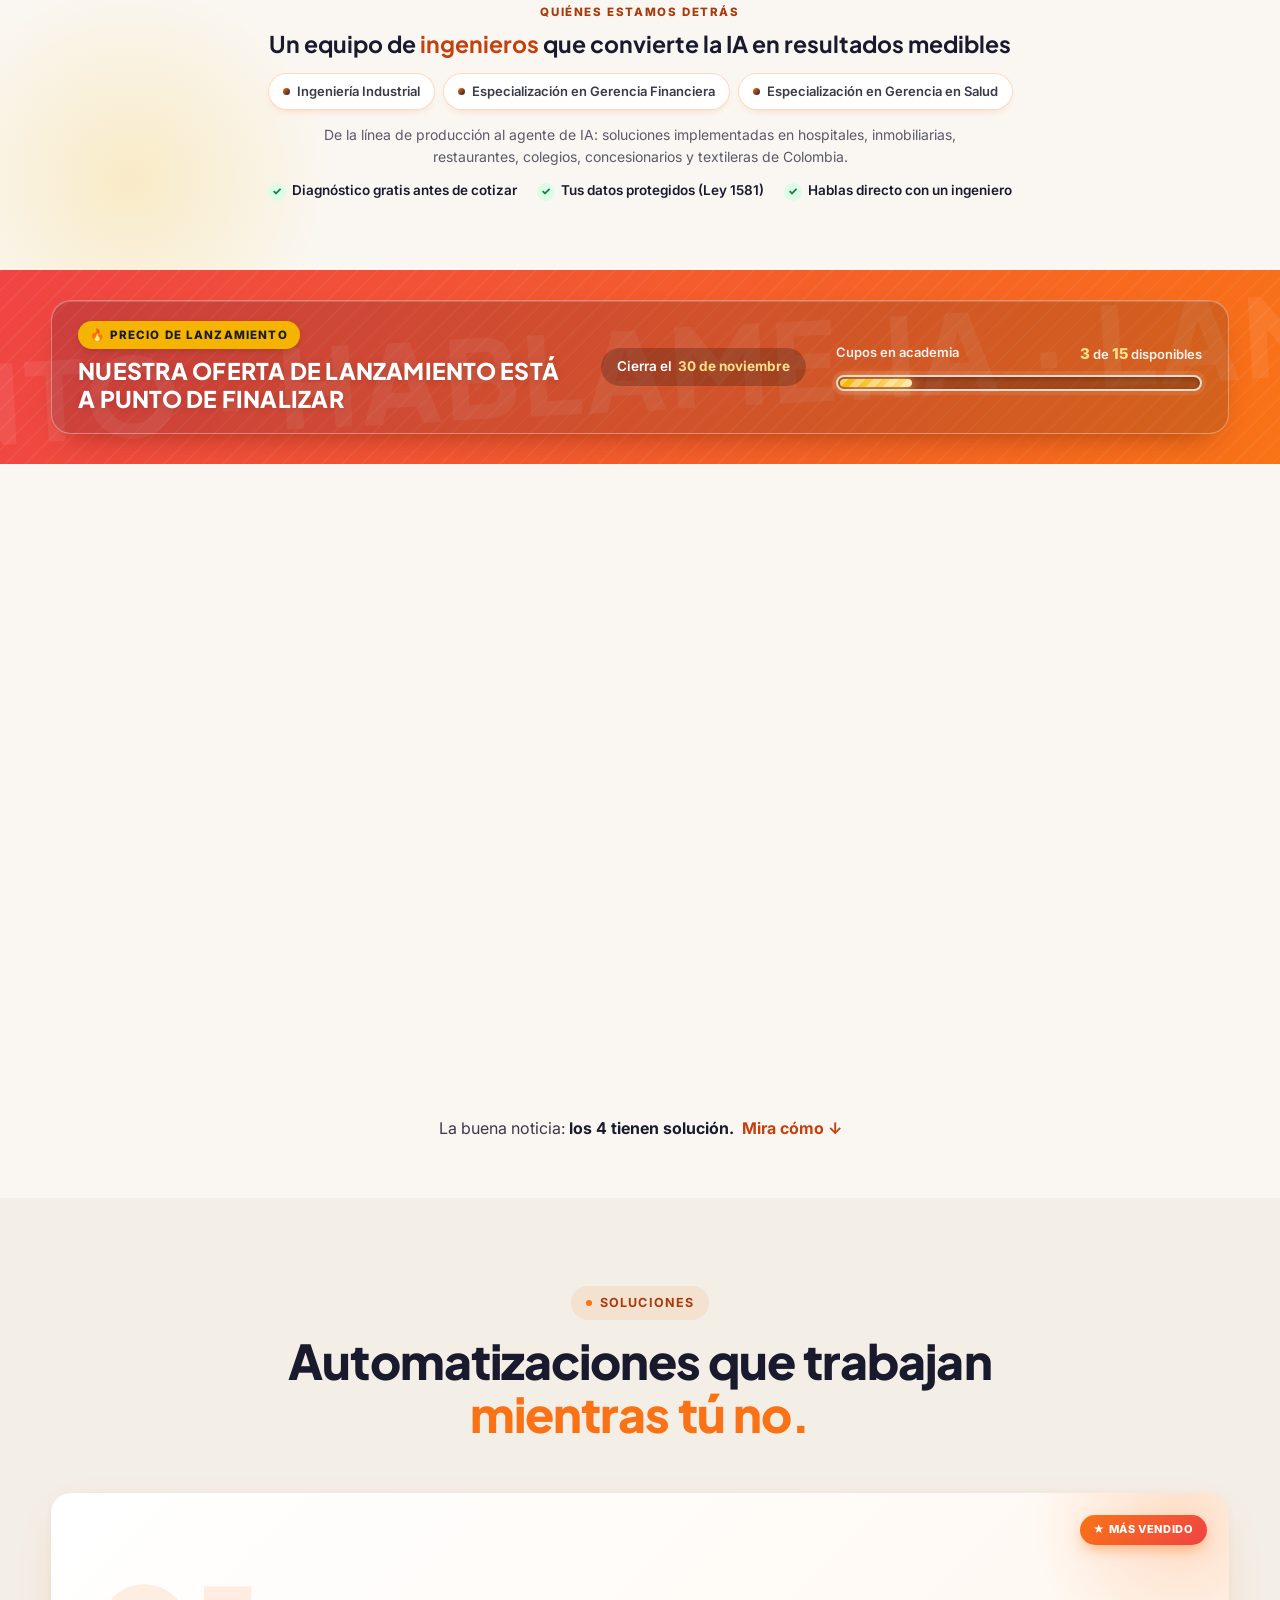
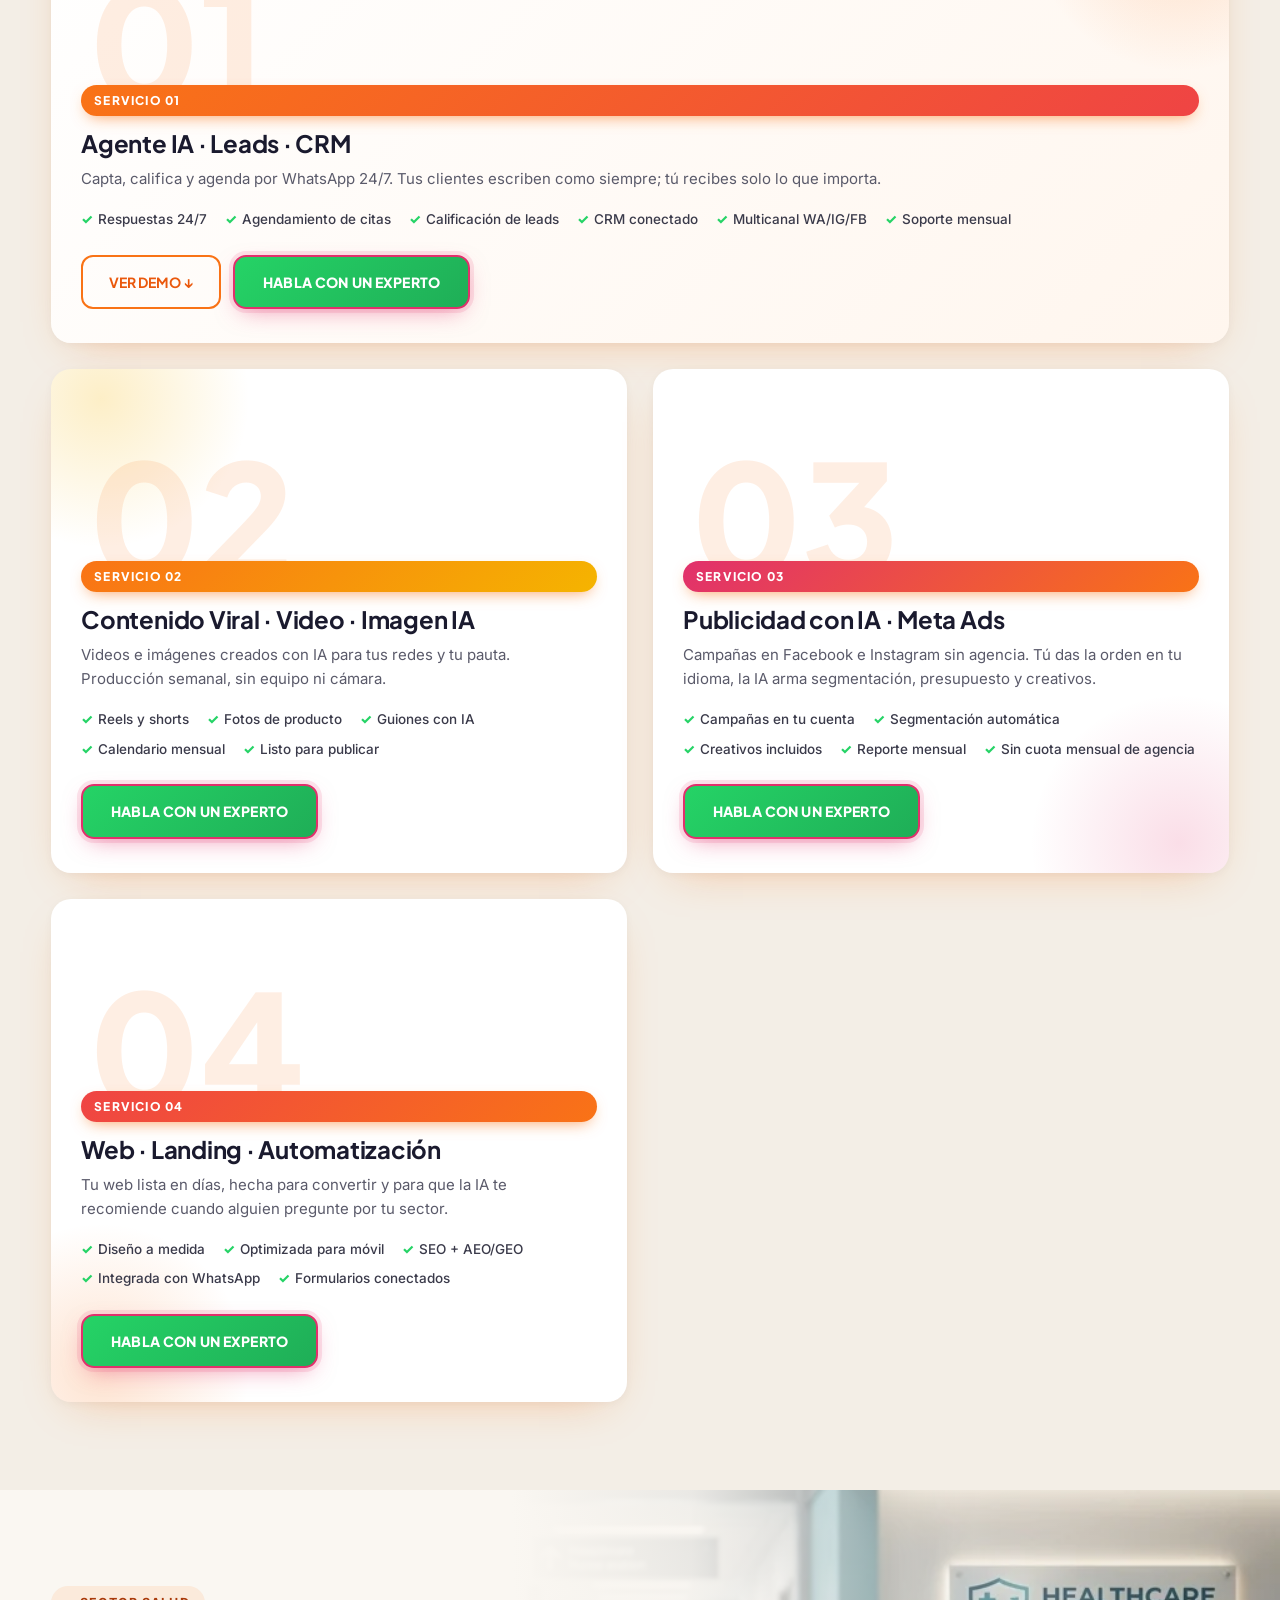
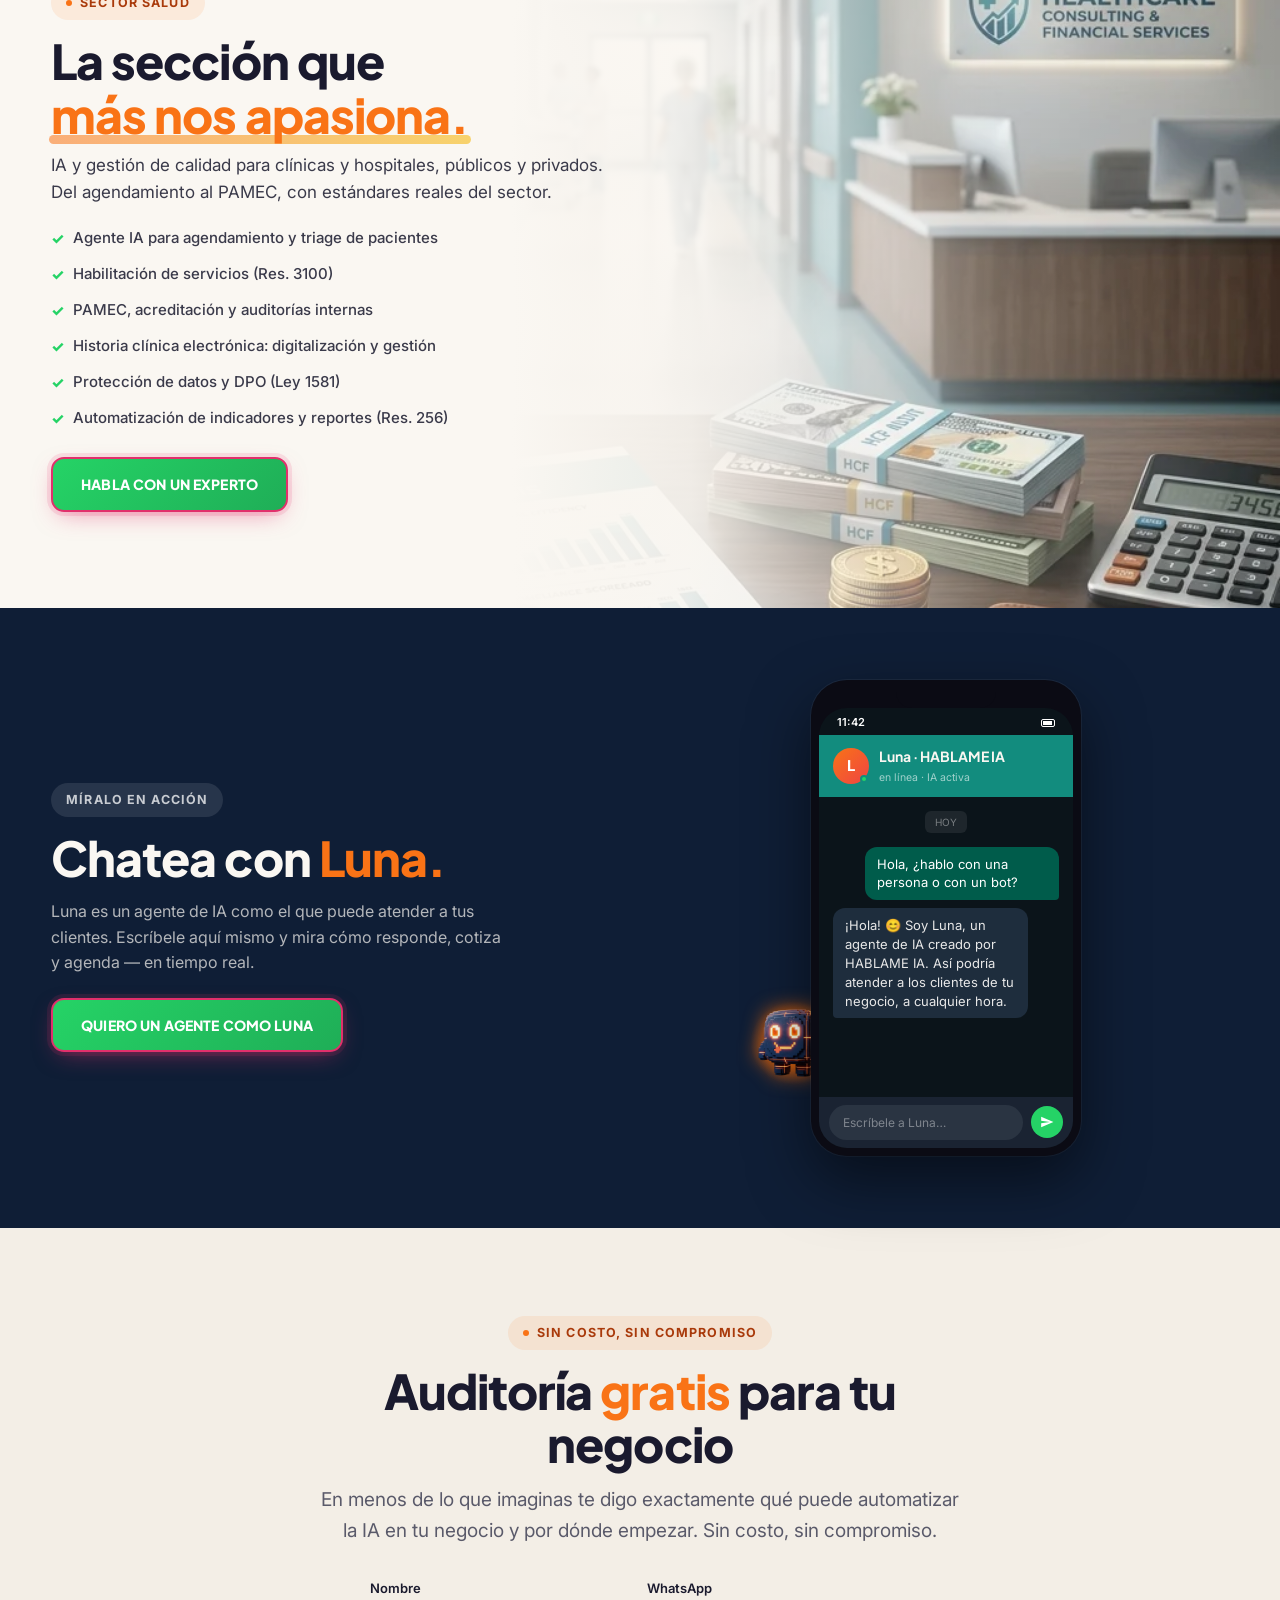
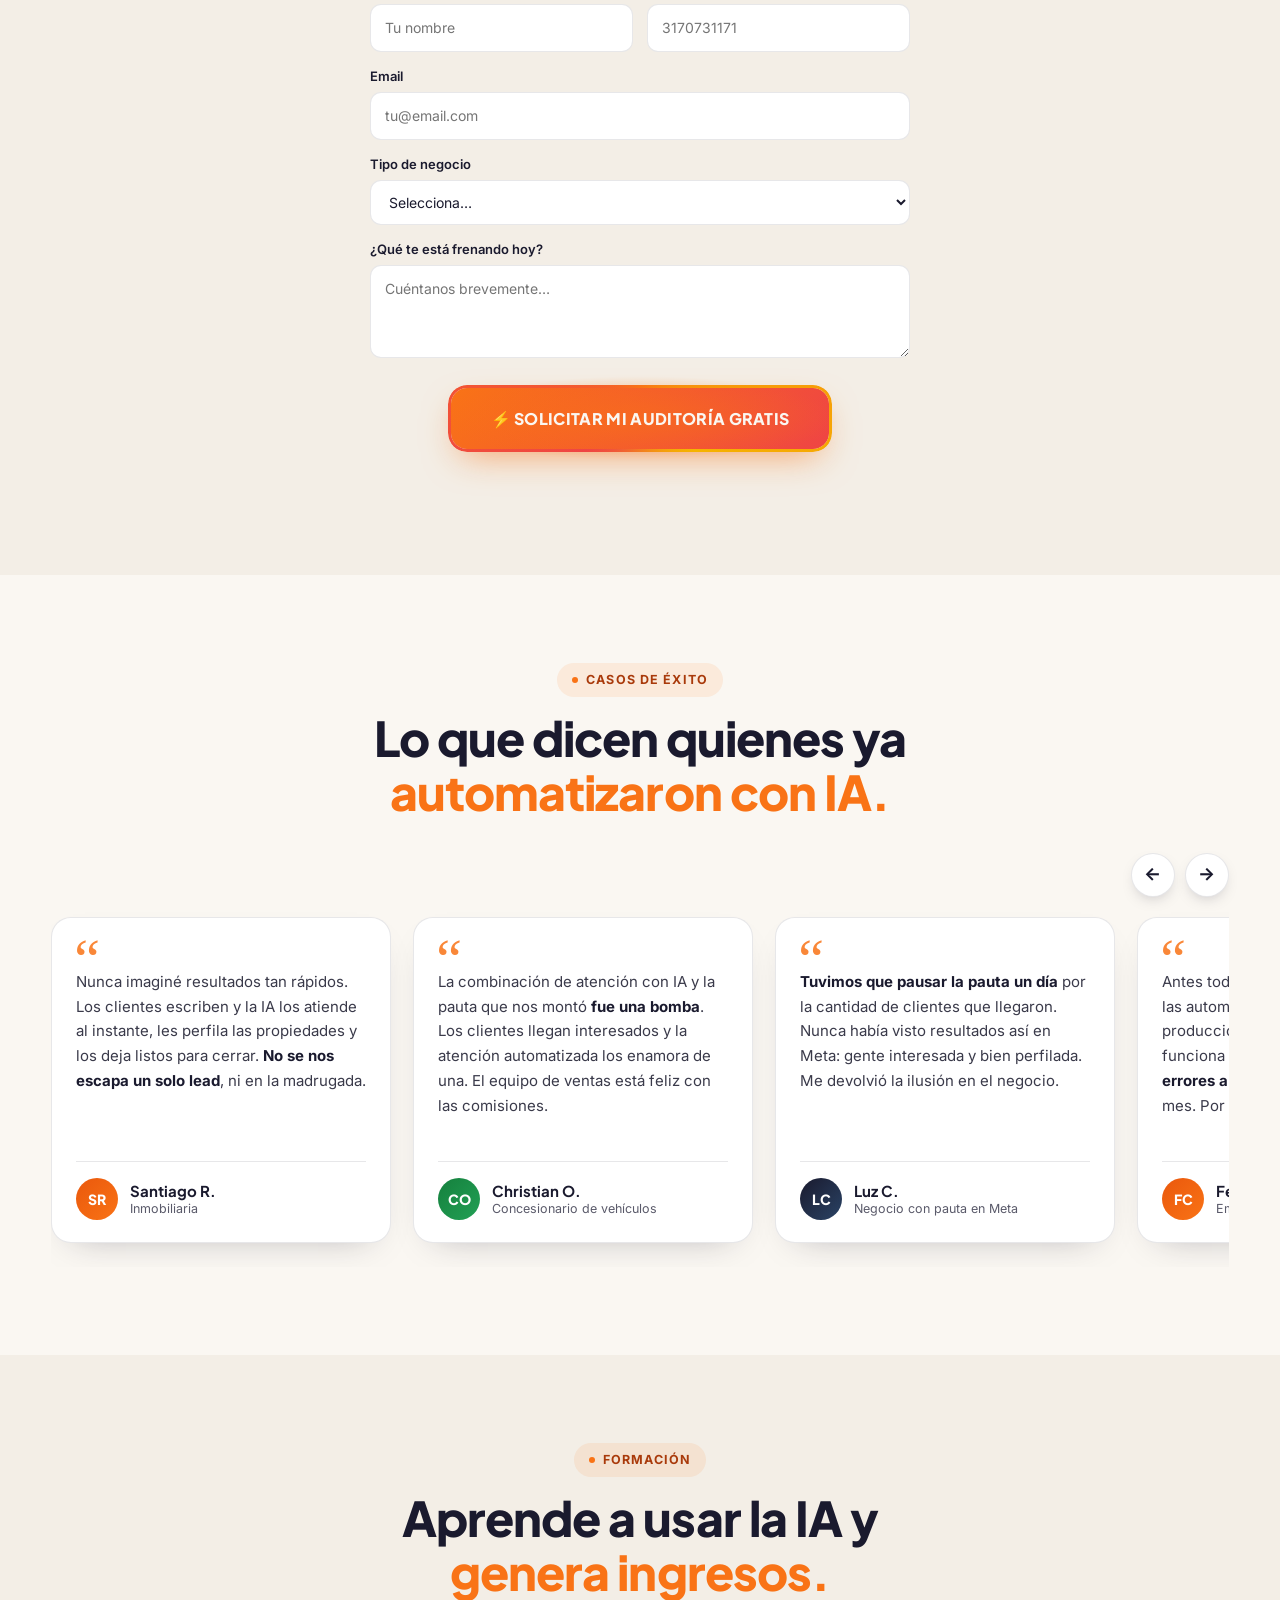
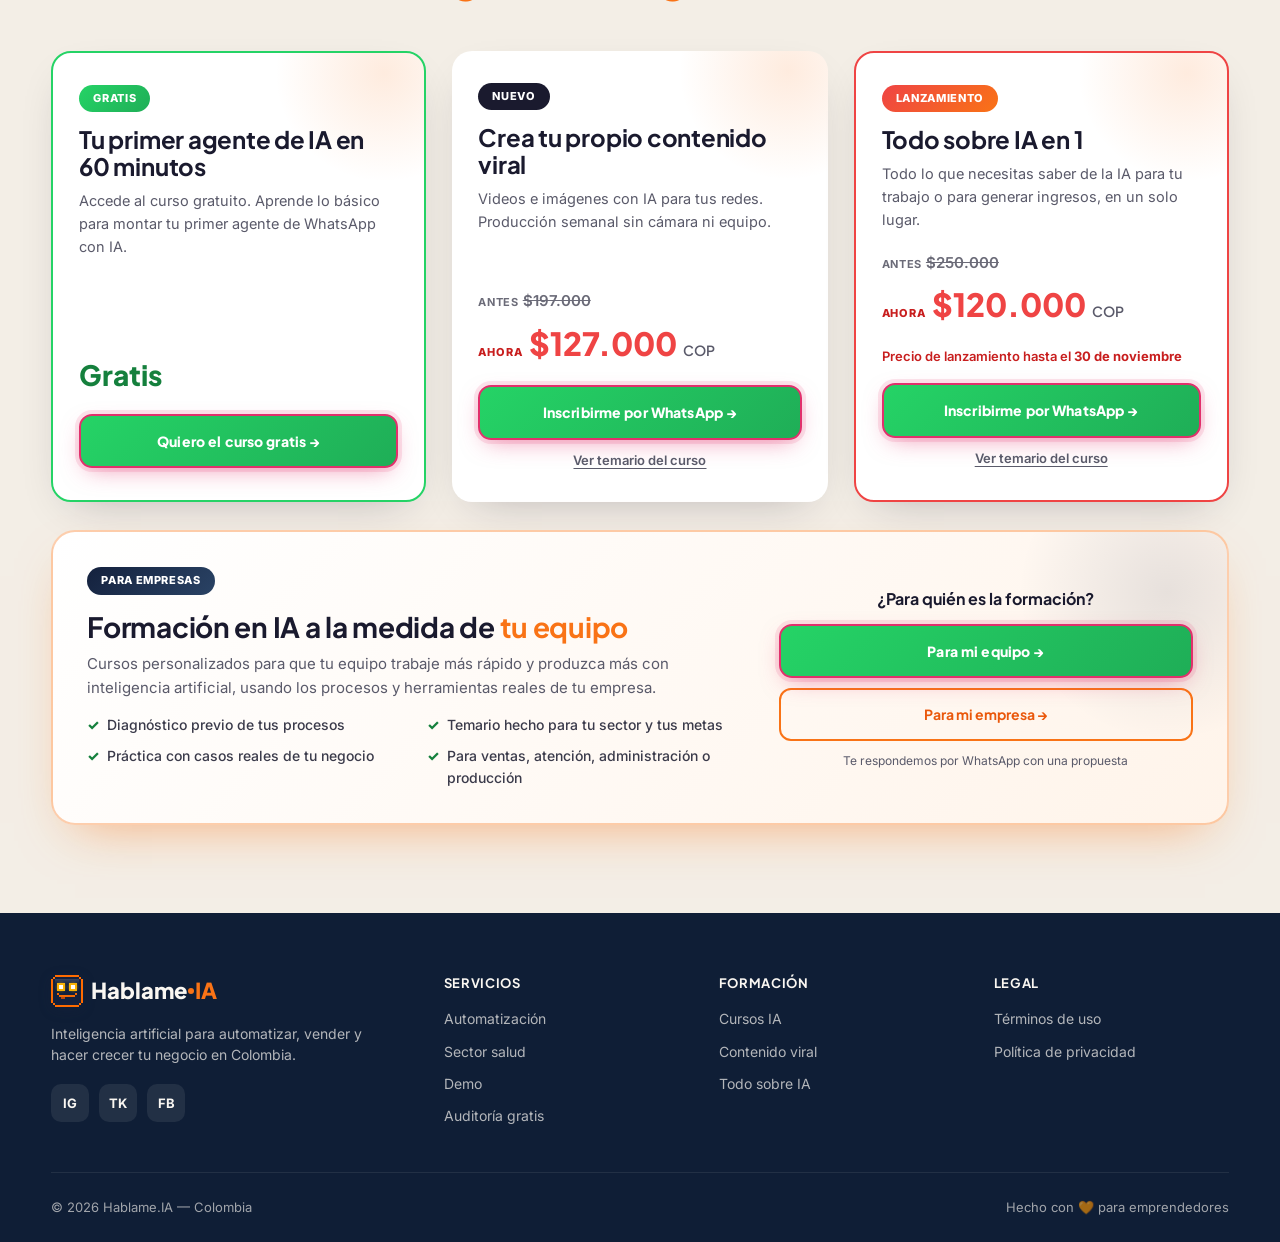
==== commit d0f0e173: "Testimonios en tarjetas sobrias + tarea que mantiene Supabase activo - Casos de éxito: tarjetas con " ====
--- a/index.html
+++ b/index.html
@@ -453,137 +453,50 @@
     </div>
     <div class="carousel-track" id="carouselTrack">
 
-      <!-- 1 WA — Odontología -->
-      <article class="chat chat-wa">
-        <div class="chat-head">
-          <div class="chat-av"><img src="assets/client-1.webp" alt="Cristina Obando" loading="lazy" width="42" height="42"></div>
-          <div class="chat-meta"><strong>Cristina Obando</strong><span>en l&iacute;nea</span></div>
-          <div class="chat-head-icons" aria-hidden="true"><svg width="19" height="19" viewBox="0 0 24 24" fill="currentColor"><path d="M17 10.5V7a1 1 0 0 0-1-1H4a1 1 0 0 0-1 1v10a1 1 0 0 0 1 1h12a1 1 0 0 0 1-1v-3.5l4 4v-11l-4 4z"/></svg><svg width="17" height="17" viewBox="0 0 24 24" fill="currentColor"><path d="M6.6 10.8a15.1 15.1 0 0 0 6.6 6.6l2.2-2.2a1 1 0 0 1 1-.25 11.4 11.4 0 0 0 3.6.57 1 1 0 0 1 1 1V20a1 1 0 0 1-1 1A17 17 0 0 1 3 4a1 1 0 0 1 1-1h3.5a1 1 0 0 1 1 1c0 1.25.2 2.45.57 3.57a1 1 0 0 1-.25 1z"/></svg></div>
-        </div>
-        <div class="chat-body">
-          <span class="chat-day">HOY</span>
-          <div class="wa-in">Desde que Andr&eacute;s implement&oacute; el agente de IA, el seguimiento de pacientes se hace solo: agenda las citas de forma natural y <strong>ya no tenemos huecos en la agenda</strong>. Pasamos a estar llenos. Un genio.<span class="wa-time">11:42</span></div>
-          <div class="wa-out">&#x1F64C; &iexcl;Gracias, Cristina!<span class="wa-time">11:43 <span class="wa-check">&#x2713;&#x2713;</span></span></div>
-        </div>
-        <div class="chat-foot"><span class="chat-stars" aria-label="5 de 5 estrellas">&#9733;&#9733;&#9733;&#9733;&#9733;</span><span class="chat-sector">Cl&iacute;nica odontol&oacute;gica</span><span class="chat-result">Agenda llena</span></div>
-      </article>
-
-      <!-- 2 WA — Inmobiliaria -->
-      <article class="chat chat-wa">
-        <div class="chat-head">
-          <div class="chat-av"><img src="assets/client-2.webp" alt="Santiago Ruiz" loading="lazy" width="42" height="42"></div>
-          <div class="chat-meta"><strong>Santiago Ruiz</strong><span>en l&iacute;nea</span></div>
-          <div class="chat-head-icons" aria-hidden="true"><svg width="19" height="19" viewBox="0 0 24 24" fill="currentColor"><path d="M17 10.5V7a1 1 0 0 0-1-1H4a1 1 0 0 0-1 1v10a1 1 0 0 0 1 1h12a1 1 0 0 0 1-1v-3.5l4 4v-11l-4 4z"/></svg><svg width="17" height="17" viewBox="0 0 24 24" fill="currentColor"><path d="M6.6 10.8a15.1 15.1 0 0 0 6.6 6.6l2.2-2.2a1 1 0 0 1 1-.25 11.4 11.4 0 0 0 3.6.57 1 1 0 0 1 1 1V20a1 1 0 0 1-1 1A17 17 0 0 1 3 4a1 1 0 0 1 1-1h3.5a1 1 0 0 1 1 1c0 1.25.2 2.45.57 3.57a1 1 0 0 1-.25 1z"/></svg></div>
-        </div>
-        <div class="chat-body">
-          <span class="chat-day">HOY</span>
-          <div class="wa-in">Nunca imagin&eacute; resultados tan r&aacute;pidos. Los clientes escriben y la IA los atiende al instante, les perfila las propiedades y los deja listos para cerrar. <strong>No se nos escapa un solo lead</strong>, ni en la madrugada.<span class="wa-time">09:15</span></div>
-          <div class="wa-out">&#x1F680; &iexcl;A cerrar ventas!<span class="wa-time">09:16 <span class="wa-check">&#x2713;&#x2713;</span></span></div>
-        </div>
-        <div class="chat-foot"><span class="chat-stars" aria-label="5 de 5 estrellas">&#9733;&#9733;&#9733;&#9733;&#9733;</span><span class="chat-sector">Inmobiliaria</span><span class="chat-result">Cero leads perdidos</span></div>
-      </article>
-
-      <!-- 3 WA — Concesionario -->
-      <article class="chat chat-wa">
-        <div class="chat-head">
-          <div class="chat-av"><img src="assets/client-3.webp" alt="Christian O&ntilde;ate" loading="lazy" width="42" height="42"></div>
-          <div class="chat-meta"><strong>Christian O&ntilde;ate</strong><span>en l&iacute;nea</span></div>
-          <div class="chat-head-icons" aria-hidden="true"><svg width="19" height="19" viewBox="0 0 24 24" fill="currentColor"><path d="M17 10.5V7a1 1 0 0 0-1-1H4a1 1 0 0 0-1 1v10a1 1 0 0 0 1 1h12a1 1 0 0 0 1-1v-3.5l4 4v-11l-4 4z"/></svg><svg width="17" height="17" viewBox="0 0 24 24" fill="currentColor"><path d="M6.6 10.8a15.1 15.1 0 0 0 6.6 6.6l2.2-2.2a1 1 0 0 1 1-.25 11.4 11.4 0 0 0 3.6.57 1 1 0 0 1 1 1V20a1 1 0 0 1-1 1A17 17 0 0 1 3 4a1 1 0 0 1 1-1h3.5a1 1 0 0 1 1 1c0 1.25.2 2.45.57 3.57a1 1 0 0 1-.25 1z"/></svg></div>
-        </div>
-        <div class="chat-body">
-          <span class="chat-day">HOY</span>
-          <div class="wa-in">La combinaci&oacute;n de atenci&oacute;n con IA y la pauta que nos mont&oacute; <strong>fue una bomba</strong>. Los clientes llegan interesados y la atenci&oacute;n automatizada los enamora de una. El equipo de ventas est&aacute; feliz con las comisiones.<span class="wa-time">18:30</span></div>
-          <div class="wa-out">&#x1F697;&#x1F4A8; &iexcl;A otro nivel!<span class="wa-time">18:31 <span class="wa-check">&#x2713;&#x2713;</span></span></div>
-        </div>
-        <div class="chat-foot"><span class="chat-stars" aria-label="5 de 5 estrellas">&#9733;&#9733;&#9733;&#9733;&#9733;</span><span class="chat-sector">Concesionario</span><span class="chat-result">M&aacute;s ventas</span></div>
-      </article>
-
-      <!-- 4 WA — Meta Ads -->
-      <article class="chat chat-wa">
-        <div class="chat-head">
-          <div class="chat-av"><img src="assets/client-4.webp" alt="Luz Castillo" loading="lazy" width="42" height="42"></div>
-          <div class="chat-meta"><strong>Luz Castillo</strong><span>en l&iacute;nea</span></div>
-          <div class="chat-head-icons" aria-hidden="true"><svg width="19" height="19" viewBox="0 0 24 24" fill="currentColor"><path d="M17 10.5V7a1 1 0 0 0-1-1H4a1 1 0 0 0-1 1v10a1 1 0 0 0 1 1h12a1 1 0 0 0 1-1v-3.5l4 4v-11l-4 4z"/></svg><svg width="17" height="17" viewBox="0 0 24 24" fill="currentColor"><path d="M6.6 10.8a15.1 15.1 0 0 0 6.6 6.6l2.2-2.2a1 1 0 0 1 1-.25 11.4 11.4 0 0 0 3.6.57 1 1 0 0 1 1 1V20a1 1 0 0 1-1 1A17 17 0 0 1 3 4a1 1 0 0 1 1-1h3.5a1 1 0 0 1 1 1c0 1.25.2 2.45.57 3.57a1 1 0 0 1-.25 1z"/></svg></div>
-        </div>
-        <div class="chat-body">
-          <span class="chat-day">HOY</span>
-          <div class="wa-in"><strong>Tuvimos que pausar la pauta un d&iacute;a</strong> por la cantidad de clientes que llegaron. Nunca hab&iacute;a visto resultados as&iacute; en Meta: gente interesada y bien perfilada. Me devolvi&oacute; la ilusi&oacute;n en el negocio.<span class="wa-time">14:07</span></div>
-          <div class="wa-out">&#x1F929; &iexcl;A escalar!<span class="wa-time">14:08 <span class="wa-check">&#x2713;&#x2713;</span></span></div>
-        </div>
-        <div class="chat-foot"><span class="chat-stars" aria-label="5 de 5 estrellas">&#9733;&#9733;&#9733;&#9733;&#9733;</span><span class="chat-sector">Campa&ntilde;as Meta Ads</span><span class="chat-result">Pauta rentable</span></div>
-      </article>
-
-      <!-- 5 WA — Producción -->
-      <article class="chat chat-wa">
-        <div class="chat-head">
-          <div class="chat-av"><img src="assets/client-5.webp" alt="Fernando Caiza" loading="lazy" width="42" height="42"></div>
-          <div class="chat-meta"><strong>Fernando Caiza</strong><span>en l&iacute;nea</span></div>
-          <div class="chat-head-icons" aria-hidden="true"><svg width="19" height="19" viewBox="0 0 24 24" fill="currentColor"><path d="M17 10.5V7a1 1 0 0 0-1-1H4a1 1 0 0 0-1 1v10a1 1 0 0 0 1 1h12a1 1 0 0 0 1-1v-3.5l4 4v-11l-4 4z"/></svg><svg width="17" height="17" viewBox="0 0 24 24" fill="currentColor"><path d="M6.6 10.8a15.1 15.1 0 0 0 6.6 6.6l2.2-2.2a1 1 0 0 1 1-.25 11.4 11.4 0 0 0 3.6.57 1 1 0 0 1 1 1V20a1 1 0 0 1-1 1A17 17 0 0 1 3 4a1 1 0 0 1 1-1h3.5a1 1 0 0 1 1 1c0 1.25.2 2.45.57 3.57a1 1 0 0 1-.25 1z"/></svg></div>
-        </div>
-        <div class="chat-body">
-          <span class="chat-day">HOY</span>
-          <div class="wa-in">Antes todo era manual y un caos. Con las automatizaciones que cre&oacute; para producci&oacute;n y contabilidad, la empresa funciona como un reloj. <strong>Redujimos errores a cero</strong> y todo cuadra a fin de mes. Por fin duermo tranquilo.<span class="wa-time">20:52</span></div>
-          <div class="wa-out">&#x2699;&#xFE0F; &iexcl;Como un reloj!<span class="wa-time">20:53 <span class="wa-check">&#x2713;&#x2713;</span></span></div>
-        </div>
-        <div class="chat-foot"><span class="chat-stars" aria-label="5 de 5 estrellas">&#9733;&#9733;&#9733;&#9733;&#9733;</span><span class="chat-sector">Producci&oacute;n y contabilidad</span><span class="chat-result">Errores en cero</span></div>
-      </article>
-
-      <!-- 6 WA — Software -->
-      <article class="chat chat-wa">
-        <div class="chat-head">
-          <div class="chat-av"><img src="assets/client-6.webp" alt="Miguel Guerrero" loading="lazy" width="42" height="42"></div>
-          <div class="chat-meta"><strong>Miguel Guerrero</strong><span>en l&iacute;nea</span></div>
-          <div class="chat-head-icons" aria-hidden="true"><svg width="19" height="19" viewBox="0 0 24 24" fill="currentColor"><path d="M17 10.5V7a1 1 0 0 0-1-1H4a1 1 0 0 0-1 1v10a1 1 0 0 0 1 1h12a1 1 0 0 0 1-1v-3.5l4 4v-11l-4 4z"/></svg><svg width="17" height="17" viewBox="0 0 24 24" fill="currentColor"><path d="M6.6 10.8a15.1 15.1 0 0 0 6.6 6.6l2.2-2.2a1 1 0 0 1 1-.25 11.4 11.4 0 0 0 3.6.57 1 1 0 0 1 1 1V20a1 1 0 0 1-1 1A17 17 0 0 1 3 4a1 1 0 0 1 1-1h3.5a1 1 0 0 1 1 1c0 1.25.2 2.45.57 3.57a1 1 0 0 1-.25 1z"/></svg></div>
-        </div>
-        <div class="chat-body">
-          <span class="chat-day">HOY</span>
-          <div class="wa-in">El software que nos cre&oacute; es una maravilla. Controlar a los vendedores y hacer seguimiento de clientes era un dolor de cabeza; <strong>ahora tengo todo en tiempo real</strong> en el celular. El equipo est&aacute; m&aacute;s motivado y las m&eacute;tricas, clar&iacute;simas.<span class="wa-time">10:24</span></div>
-          <div class="wa-out">&#x1F4F1; &iexcl;Todo bajo control!<span class="wa-time">10:25 <span class="wa-check">&#x2713;&#x2713;</span></span></div>
-        </div>
-        <div class="chat-foot"><span class="chat-stars" aria-label="5 de 5 estrellas">&#9733;&#9733;&#9733;&#9733;&#9733;</span><span class="chat-sector">Distribuci&oacute;n tienda a tienda</span><span class="chat-result">Control en tiempo real</span></div>
-      </article>
-
-      <!-- 7 IG — Hospital PAMEC -->
-      <article class="chat chat-ig">
-        <div class="chat-head">
-          <div class="chat-av"><img src="assets/client-7.webp" alt="S. Pantoja" loading="lazy" width="42" height="42"></div>
-          <div class="chat-meta"><strong>s.pantoja</strong><span>Hospital</span></div>
-          <div class="chat-head-icons" aria-hidden="true"><svg width="20" height="20" viewBox="0 0 24 24" fill="none" stroke="currentColor" stroke-width="2"><circle cx="12" cy="12" r="9"/><path d="M12 11v5M12 8h.01" stroke-linecap="round"/></svg></div>
-        </div>
-        <div class="chat-body">
-          <div class="ig-msg">El sistema que desarroll&oacute; para el PAMEC y la auditor&iacute;a interna fue la pieza que nos faltaba. Organiz&oacute; todo de tal forma que <strong>recibir la certificaci&oacute;n ISO 9001 fue un proceso fluido</strong> y sin estr&eacute;s. La junta qued&oacute; feliz.</div>
-          <div class="ig-react">&#x2764;&#xFE0F; &#x1F44F;</div>
-        </div>
-        <div class="chat-foot"><span class="chat-stars" aria-label="5 de 5 estrellas">&#9733;&#9733;&#9733;&#9733;&#9733;</span><span class="chat-sector">Hospital &middot; Instagram</span><span class="chat-result">ISO 9001 sin estr&eacute;s</span></div>
-      </article>
-
-      <!-- 8 IG — Hospital acreditación -->
-      <article class="chat chat-ig">
-        <div class="chat-head">
-          <div class="chat-av"><img src="assets/client-8.webp" alt="Angela Bastidas" loading="lazy" width="42" height="42"></div>
-          <div class="chat-meta"><strong>angela.bastidas</strong><span>Hospital</span></div>
-          <div class="chat-head-icons" aria-hidden="true"><svg width="20" height="20" viewBox="0 0 24 24" fill="none" stroke="currentColor" stroke-width="2"><circle cx="12" cy="12" r="9"/><path d="M12 11v5M12 8h.01" stroke-linecap="round"/></svg></div>
-        </div>
-        <div class="chat-body">
-          <div class="ig-msg">El nivel de exigencia era alt&iacute;simo, pero sus automatizaciones nos quitaron un peso enorme. Procesos que tomaban semanas ahora se hacen en segundos y con precisi&oacute;n absoluta. <strong>Logramos la acreditaci&oacute;n.</strong> Marc&oacute; un antes y un despu&eacute;s.</div>
-          <div class="ig-react">&#x2764;&#xFE0F; &#x1F929;</div>
-        </div>
-        <div class="chat-foot"><span class="chat-stars" aria-label="5 de 5 estrellas">&#9733;&#9733;&#9733;&#9733;&#9733;</span><span class="chat-sector">Hospital &middot; Instagram</span><span class="chat-result">Acreditaci&oacute;n lograda</span></div>
-      </article>
-
-      <!-- 9 IG — Hospital call center -->
-      <article class="chat chat-ig">
-        <div class="chat-head">
-          <div class="chat-av"><img src="assets/client-9.webp" alt="Equipo de Atenci&oacute;n" loading="lazy" width="42" height="42"></div>
-          <div class="chat-meta"><strong>atencion.hospital</strong><span>Hospital</span></div>
-          <div class="chat-head-icons" aria-hidden="true"><svg width="20" height="20" viewBox="0 0 24 24" fill="none" stroke="currentColor" stroke-width="2"><circle cx="12" cy="12" r="9"/><path d="M12 11v5M12 8h.01" stroke-linecap="round"/></svg></div>
-        </div>
-        <div class="chat-body">
-          <div class="ig-msg">El nuevo sistema de call center es de otro mundo. Antes, gestionar quejas y reclamos era agotador; ahora <strong>la atenci&oacute;n es inmediata y trazable</strong>. Los usuarios se sienten escuchados y nosotros tenemos todo organizado.</div>
-          <div class="ig-react">&#x2764;&#xFE0F; &#x1F64C;</div>
-        </div>
-        <div class="chat-foot"><span class="chat-stars" aria-label="5 de 5 estrellas">&#9733;&#9733;&#9733;&#9733;&#9733;</span><span class="chat-sector">Hospital &middot; Instagram</span><span class="chat-result">Atenci&oacute;n inmediata</span></div>
-      </article>
+      <figure class="testi">
+        <blockquote class="testi-quote">Desde que Andr&eacute;s implement&oacute; el agente de IA, el seguimiento de pacientes se hace solo: agenda las citas de forma natural y <strong>ya no tenemos huecos en la agenda</strong>. Pasamos a estar llenos. Un genio.</blockquote>
+        <figcaption class="testi-who"><span class="testi-av" aria-hidden="true">CO</span><span class="testi-id"><strong>Cristina O.</strong><span>Cl&iacute;nica odontol&oacute;gica</span></span></figcaption>
+      </figure>
+
+      <figure class="testi">
+        <blockquote class="testi-quote">Nunca imagin&eacute; resultados tan r&aacute;pidos. Los clientes escriben y la IA los atiende al instante, les perfila las propiedades y los deja listos para cerrar. <strong>No se nos escapa un solo lead</strong>, ni en la madrugada.</blockquote>
+        <figcaption class="testi-who"><span class="testi-av" aria-hidden="true">SR</span><span class="testi-id"><strong>Santiago R.</strong><span>Inmobiliaria</span></span></figcaption>
+      </figure>
+
+      <figure class="testi">
+        <blockquote class="testi-quote">La combinaci&oacute;n de atenci&oacute;n con IA y la pauta que nos mont&oacute; <strong>fue una bomba</strong>. Los clientes llegan interesados y la atenci&oacute;n automatizada los enamora de una. El equipo de ventas est&aacute; feliz con las comisiones.</blockquote>
+        <figcaption class="testi-who"><span class="testi-av" aria-hidden="true">CO</span><span class="testi-id"><strong>Christian O.</strong><span>Concesionario de veh&iacute;culos</span></span></figcaption>
+      </figure>
+
+      <figure class="testi">
+        <blockquote class="testi-quote"><strong>Tuvimos que pausar la pauta un d&iacute;a</strong> por la cantidad de clientes que llegaron. Nunca hab&iacute;a visto resultados as&iacute; en Meta: gente interesada y bien perfilada. Me devolvi&oacute; la ilusi&oacute;n en el negocio.</blockquote>
+        <figcaption class="testi-who"><span class="testi-av" aria-hidden="true">LC</span><span class="testi-id"><strong>Luz C.</strong><span>Negocio con pauta en Meta</span></span></figcaption>
+      </figure>
+
+      <figure class="testi">
+        <blockquote class="testi-quote">Antes todo era manual y un caos. Con las automatizaciones que cre&oacute; para producci&oacute;n y contabilidad, la empresa funciona como un reloj. <strong>Redujimos errores a cero</strong> y todo cuadra a fin de mes. Por fin duermo tranquilo.</blockquote>
+        <figcaption class="testi-who"><span class="testi-av" aria-hidden="true">FC</span><span class="testi-id"><strong>Fernando C.</strong><span>Empresa de producci&oacute;n</span></span></figcaption>
+      </figure>
+
+      <figure class="testi">
+        <blockquote class="testi-quote">El software que nos cre&oacute; es una maravilla. Controlar a los vendedores y hacer seguimiento de clientes era un dolor de cabeza; <strong>ahora tengo todo en tiempo real</strong> en el celular. El equipo est&aacute; m&aacute;s motivado y las m&eacute;tricas, clar&iacute;simas.</blockquote>
+        <figcaption class="testi-who"><span class="testi-av" aria-hidden="true">MG</span><span class="testi-id"><strong>Miguel G.</strong><span>Distribuci&oacute;n tienda a tienda</span></span></figcaption>
+      </figure>
+
+      <figure class="testi">
+        <blockquote class="testi-quote">El sistema que desarroll&oacute; para el PAMEC y la auditor&iacute;a interna fue la pieza que nos faltaba. Organiz&oacute; todo de tal forma que <strong>recibir la certificaci&oacute;n ISO 9001 fue un proceso fluido</strong> y sin estr&eacute;s. La junta qued&oacute; feliz.</blockquote>
+        <figcaption class="testi-who"><span class="testi-av" aria-hidden="true">SP</span><span class="testi-id"><strong>S. Pantoja</strong><span>Hospital &middot; Calidad y PAMEC</span></span></figcaption>
+      </figure>
+
+      <figure class="testi">
+        <blockquote class="testi-quote">El nivel de exigencia era alt&iacute;simo, pero sus automatizaciones nos quitaron un peso enorme. Procesos que tomaban semanas ahora se hacen en segundos y con precisi&oacute;n absoluta. <strong>Logramos la acreditaci&oacute;n.</strong> Marc&oacute; un antes y un despu&eacute;s.</blockquote>
+        <figcaption class="testi-who"><span class="testi-av" aria-hidden="true">AB</span><span class="testi-id"><strong>&Aacute;ngela B.</strong><span>Hospital &middot; Acreditaci&oacute;n</span></span></figcaption>
+      </figure>
+
+      <figure class="testi">
+        <blockquote class="testi-quote">El nuevo sistema de call center es de otro mundo. Antes, gestionar quejas y reclamos era agotador; ahora <strong>la atenci&oacute;n es inmediata y trazable</strong>. Los usuarios se sienten escuchados y nosotros tenemos todo organizado.</blockquote>
+        <figcaption class="testi-who"><span class="testi-av" aria-hidden="true">EA</span><span class="testi-id"><strong>Equipo de atenci&oacute;n</strong><span>Hospital &middot; Atenci&oacute;n al usuario</span></span></figcaption>
+      </figure>
 
     </div>
   </div>
--- a/styles.css
+++ b/styles.css
@@ -365,59 +365,25 @@
 .carousel-track{display:flex;gap:22px;overflow-x:auto;scroll-snap-type:x mandatory;-webkit-overflow-scrolling:touch;padding:6px 4px 24px;scrollbar-width:none;align-items:stretch;}
 .carousel-track::-webkit-scrollbar{display:none;}
 
-.chat{flex:0 0 330px;scroll-snap-align:start;display:flex;flex-direction:column;border-radius:22px;overflow:hidden;background:#fff;box-shadow:0 18px 44px -20px rgba(26,26,46,.35);}
-.chat-head{display:flex;align-items:center;gap:11px;padding:11px 14px;}
-.chat-av{width:42px;height:42px;border-radius:50%;flex-shrink:0;display:flex;align-items:center;justify-content:center;font-weight:700;font-size:14px;color:#fff;overflow:hidden;background:linear-gradient(135deg,var(--brand-orange),var(--sale-red));}
-.chat-av img{width:100%;height:100%;object-fit:cover;border-radius:50%;}
-.chat-meta{flex:1;min-width:0;}
-.chat-meta strong{display:block;font-size:14px;font-weight:700;font-family:'Plus Jakarta Sans',sans-serif;line-height:1.2;}
-.chat-meta span{font-size:11.5px;}
-.chat-head-icons{display:flex;gap:12px;opacity:.9;flex-shrink:0;}
-.chat-body{flex:1;padding:14px;display:flex;flex-direction:column;gap:9px;}
-.chat-day{align-self:center;font-size:10px;font-weight:600;padding:3px 11px;border-radius:7px;margin-bottom:2px;}
-.chat-tag{padding:9px 14px;font-size:11.5px;font-weight:600;text-align:center;border-top:1px solid var(--line);color:var(--muted);}
-
-/* --- WhatsApp --- */
-.chat-wa .chat-head{background:#128C7E;color:#fff;}
-.chat-wa .chat-meta span{color:rgba(255,255,255,.85);}
-.chat-wa .chat-body{background:#E5DDD5;
-  background-image:radial-gradient(rgba(0,0,0,.03) 1px,transparent 1px);background-size:16px 16px;}
-.chat-wa .chat-day{background:#fff;color:#5a6b73;box-shadow:0 1px 1px rgba(0,0,0,.05);}
-.wa-in,.wa-out{max-width:88%;padding:8px 11px 18px;border-radius:10px;font-size:13px;line-height:1.5;color:#111b21;position:relative;box-shadow:0 1px 1px rgba(0,0,0,.08);}
-.wa-in{background:#fff;align-self:flex-start;border-top-left-radius:2px;}
-.wa-out{background:#DCF8C6;align-self:flex-end;border-top-right-radius:2px;}
-.wa-time{position:absolute;bottom:5px;right:10px;font-size:9.5px;color:#4A5A63;display:inline-flex;align-items:center;gap:3px;}
-.wa-check{color:#53BDEB;font-size:11px;letter-spacing:-3px;}
-
-/* --- Instagram --- */
-.chat-ig .chat-head{background:#fff;color:var(--ink);border-bottom:1px solid #efefef;}
-.chat-ig .chat-meta span{color:var(--muted);}
-.chat-ig .chat-av{background:linear-gradient(45deg,#F58529,#DD2A7B,#8134AF);padding:2px;}
-.chat-ig .chat-av img{border:2px solid #fff;}
-.chat-ig .chat-av-initials{width:100%;height:100%;border-radius:50%;border:2px solid #fff;display:flex;align-items:center;justify-content:center;background:#333;}
-.chat-ig .chat-body{background:#fff;}
-.ig-msg{max-width:88%;align-self:flex-start;background:#efefef;color:#111;padding:11px 14px;border-radius:18px;border-bottom-left-radius:5px;font-size:13px;line-height:1.5;}
-.ig-react{align-self:flex-start;margin-top:-2px;margin-left:8px;font-size:15px;letter-spacing:2px;}
-.chat-ig .chat-tag{color:#C4206B;}
-
-/* Testimonios: calidad visual */
+/* Tarjetas de testimonio sobrias: texto del cliente, nombre con inicial y sector (sin fotos ni chats simulados) */
+.testi{flex:0 0 340px;scroll-snap-align:start;display:flex;flex-direction:column;justify-content:space-between;gap:18px;margin:0;
+  background:#fff;border-radius:20px;padding:26px 24px 22px;border:1px solid var(--line);box-shadow:0 14px 34px -22px rgba(26,26,46,.35);}
+.testi-quote{position:relative;margin:0;padding-top:26px;font-size:15px;line-height:1.65;color:var(--ink-soft);}
+.testi-quote::before{content:"“";position:absolute;top:-14px;left:-2px;font-family:Georgia,serif;font-size:58px;line-height:1;color:var(--brand-orange);opacity:.85;}
+.testi-quote strong{color:var(--ink);font-weight:700;}
+.testi-who{display:flex;align-items:center;gap:12px;padding-top:16px;border-top:1px solid var(--line);}
+.testi-av{width:42px;height:42px;flex-shrink:0;border-radius:50%;display:flex;align-items:center;justify-content:center;
+  font-family:'Plus Jakarta Sans',sans-serif;font-weight:800;font-size:14px;color:#fff;background:linear-gradient(135deg,#1A1A2E,#2A4365);}
+.testi:nth-child(3n+2) .testi-av{background:linear-gradient(135deg,#EA580C,#F97316);}
+.testi:nth-child(3n) .testi-av{background:linear-gradient(135deg,#15803D,#22A055);}
+.testi-id{display:flex;flex-direction:column;line-height:1.3;}
+.testi-id strong{font-family:'Plus Jakarta Sans',sans-serif;font-size:15px;color:var(--ink);}
+.testi-id span{font-size:12.5px;color:var(--muted);}
 .carousel-nav{display:flex;justify-content:flex-end;gap:10px;margin:-18px 0 14px;}
 .carousel-btn{width:44px;height:44px;border-radius:50%;cursor:pointer;font-size:18px;font-weight:700;color:var(--ink);
   background:#fff;border:1px solid var(--line);box-shadow:0 6px 16px -8px rgba(26,26,46,.35);transition:transform .15s,background .15s,color .15s;}
 .carousel-btn:hover{background:var(--brand-orange);color:#fff;transform:translateY(-2px);}
-.chat-head-icons svg{display:block;}
-.chat-wa .chat-head-icons{color:#fff;gap:16px;}
-.chat-ig .chat-head-icons{color:var(--ink);}
-.chat-wa .chat-body{background-color:#EFE7DE;
-  background-image:radial-gradient(rgba(18,140,126,.07) 1.2px,transparent 1.3px),radial-gradient(rgba(0,0,0,.035) 1px,transparent 1.1px);
-  background-size:18px 18px,11px 11px;background-position:0 0,5px 7px;}
-.wa-in strong,.ig-msg strong{font-weight:700;color:#0B141A;}
-.wa-in{font-size:13.5px;}
-.chat-foot{display:flex;align-items:center;justify-content:space-between;gap:8px;flex-wrap:wrap;padding:11px 14px;border-top:1px solid var(--line);background:#fff;}
-.chat-stars{color:#F5B400;font-size:14px;letter-spacing:1px;}
-.chat-sector{order:3;width:100%;font-size:12px;font-weight:600;color:var(--muted);}  /* siempre en su propia línea: pies iguales */
-.chat-result{font-size:11.5px;font-weight:800;color:#15803D;background:#DCFCE7;padding:4px 10px;border-radius:999px;}
-.chat-result::before{content:"✓ ";}
+
 
 /* ============================================================
    FORMACIÓN
@@ -552,7 +518,7 @@
   .hero{padding:96px 0 36px;}
   .hero-buttons{flex-direction:column;align-items:stretch;}
   .hero-buttons .btn,.hero-buttons .btn-star{width:100%;}
-  .chat{flex:0 0 82vw;max-width:320px;}
+  .testi{flex:0 0 84vw;max-width:330px;padding:22px 20px 18px;}
   .phone{width:240px;}
   .footer-grid{grid-template-columns:1fr;}
   .offer-card{grid-template-columns:1fr;text-align:center;padding:18px 18px;gap:14px;}
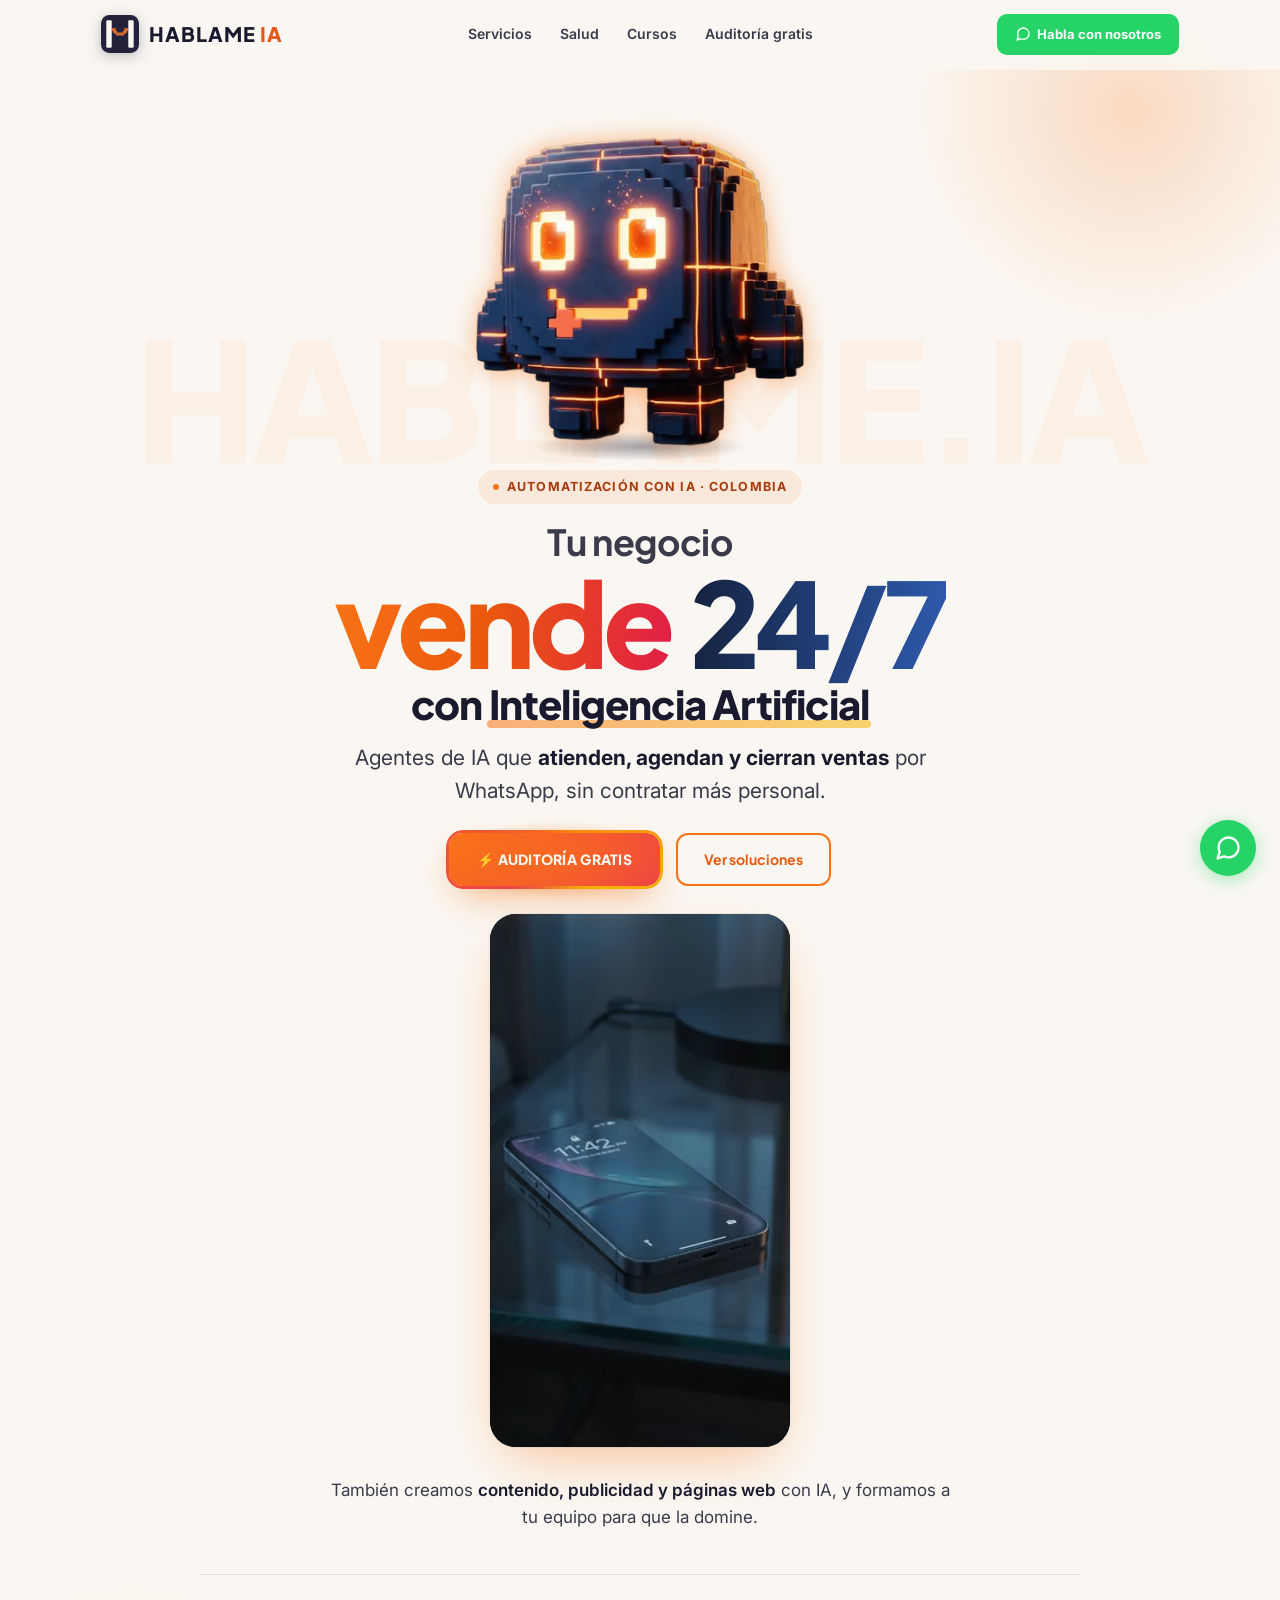
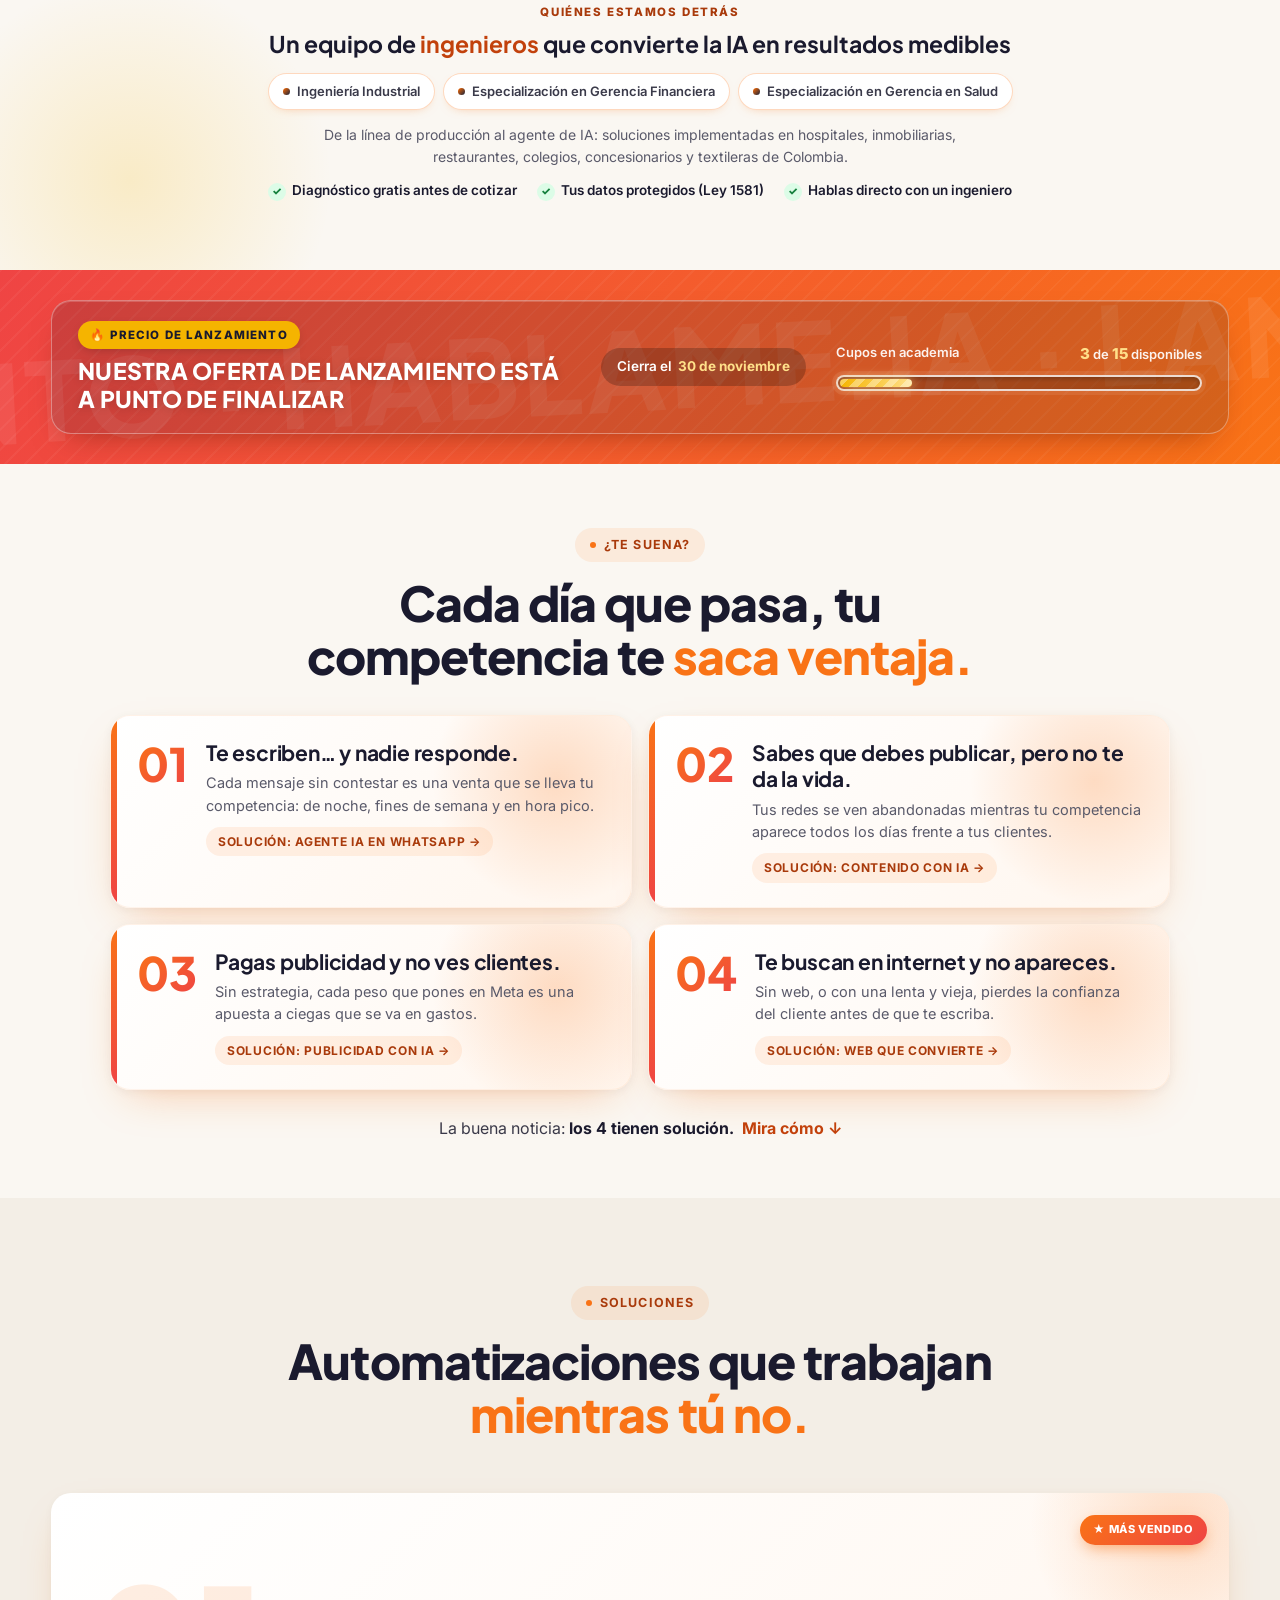
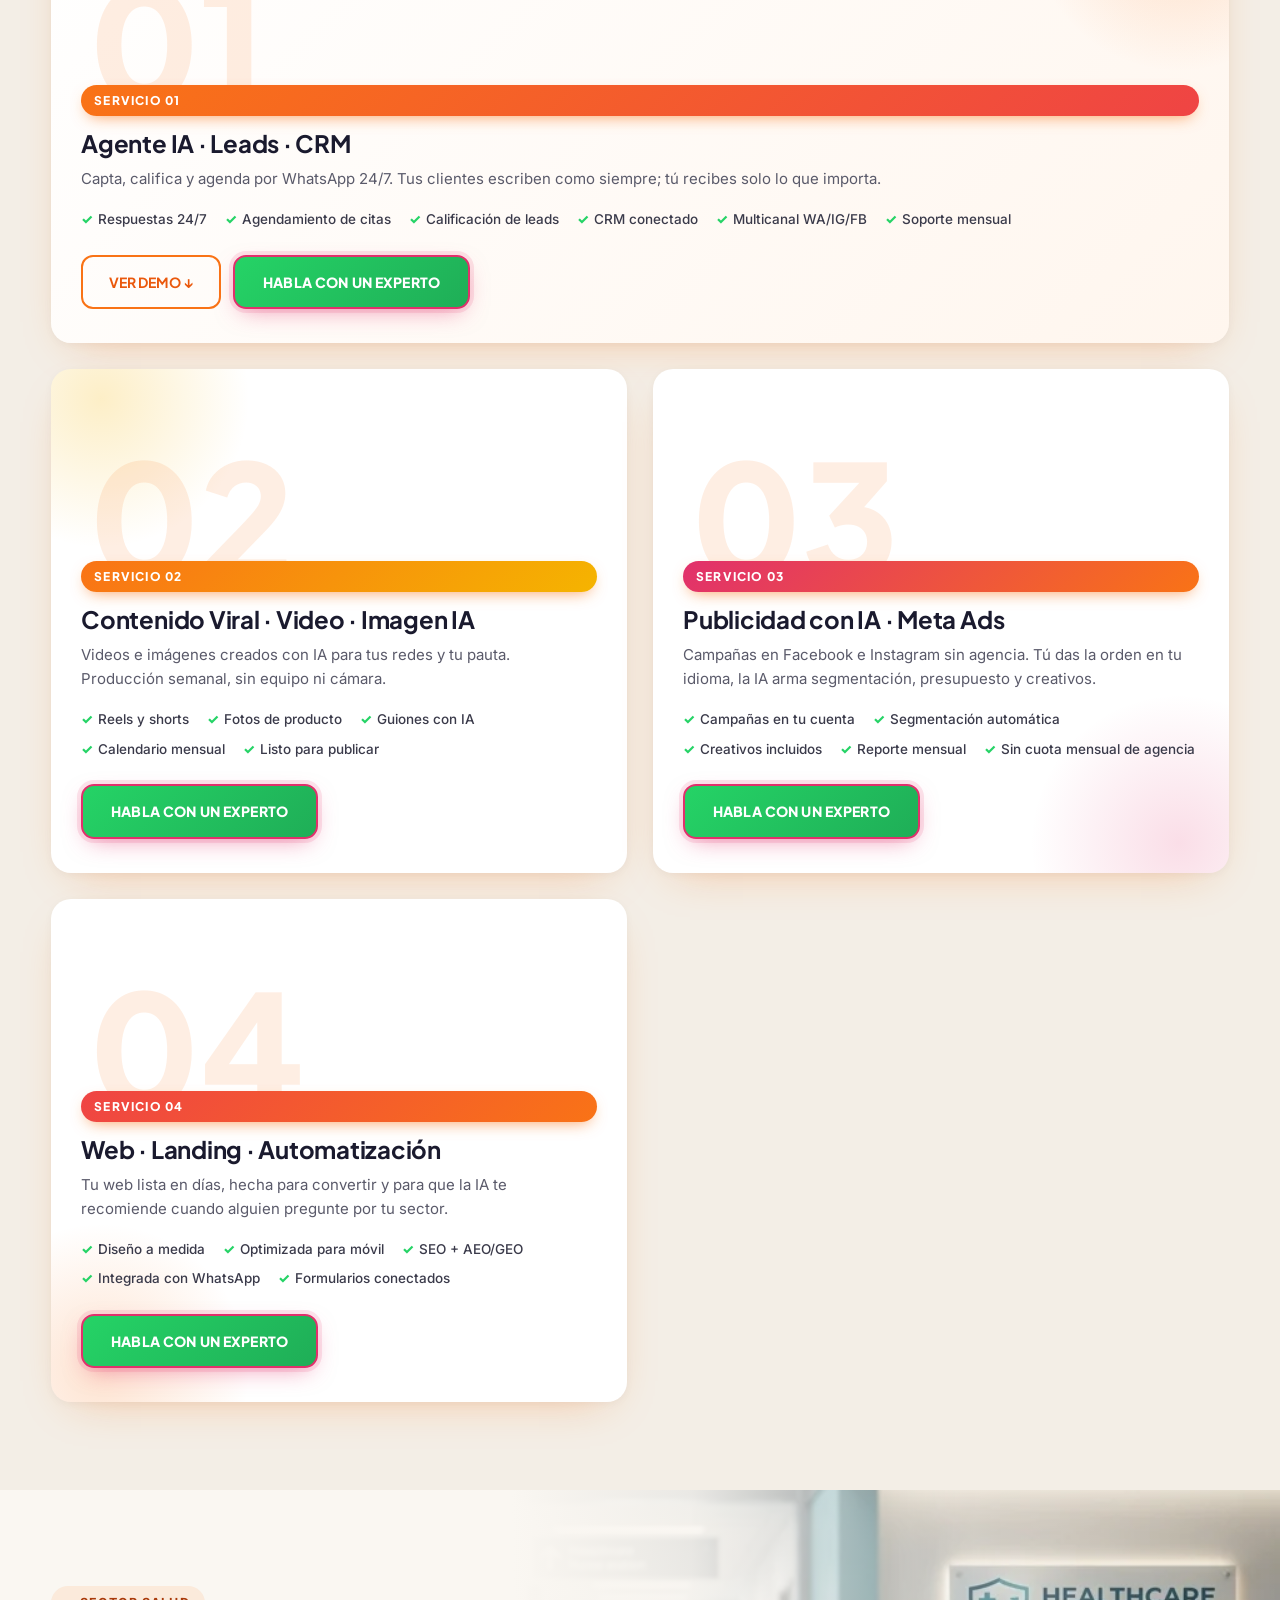
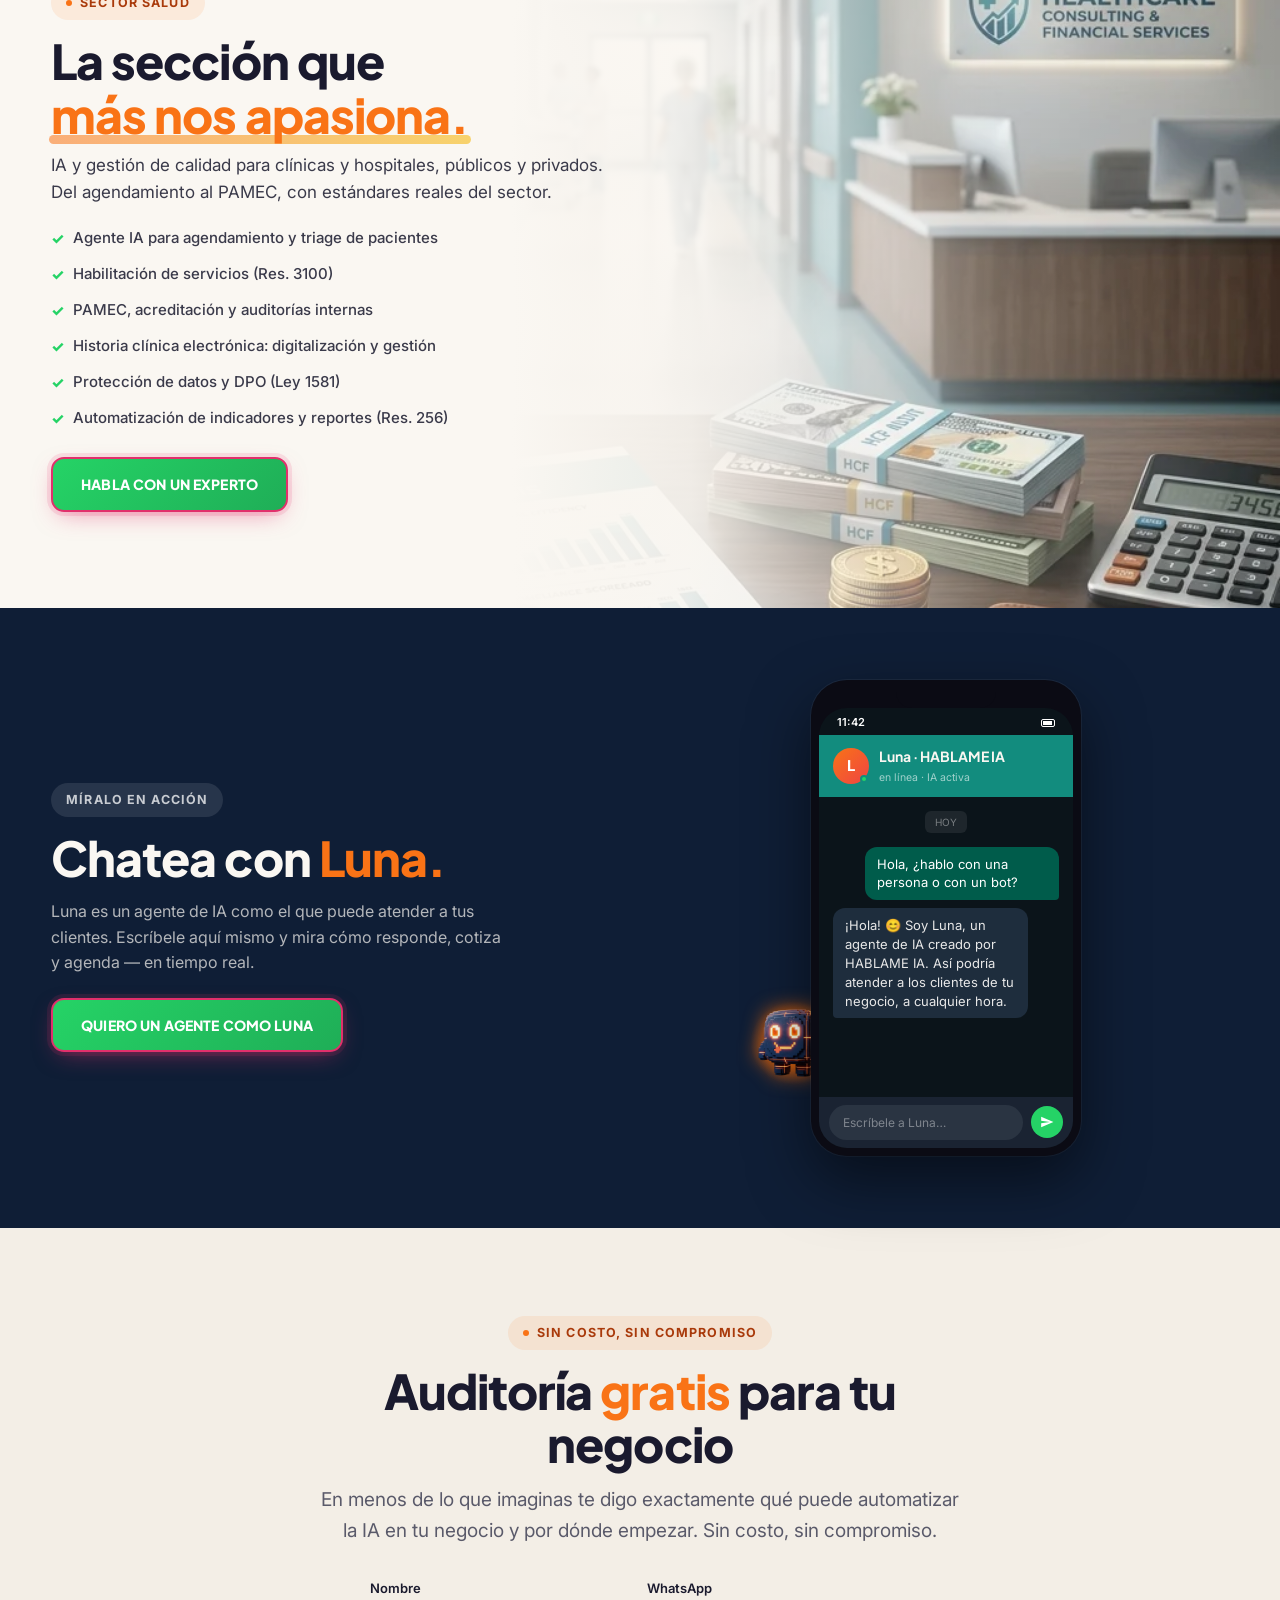
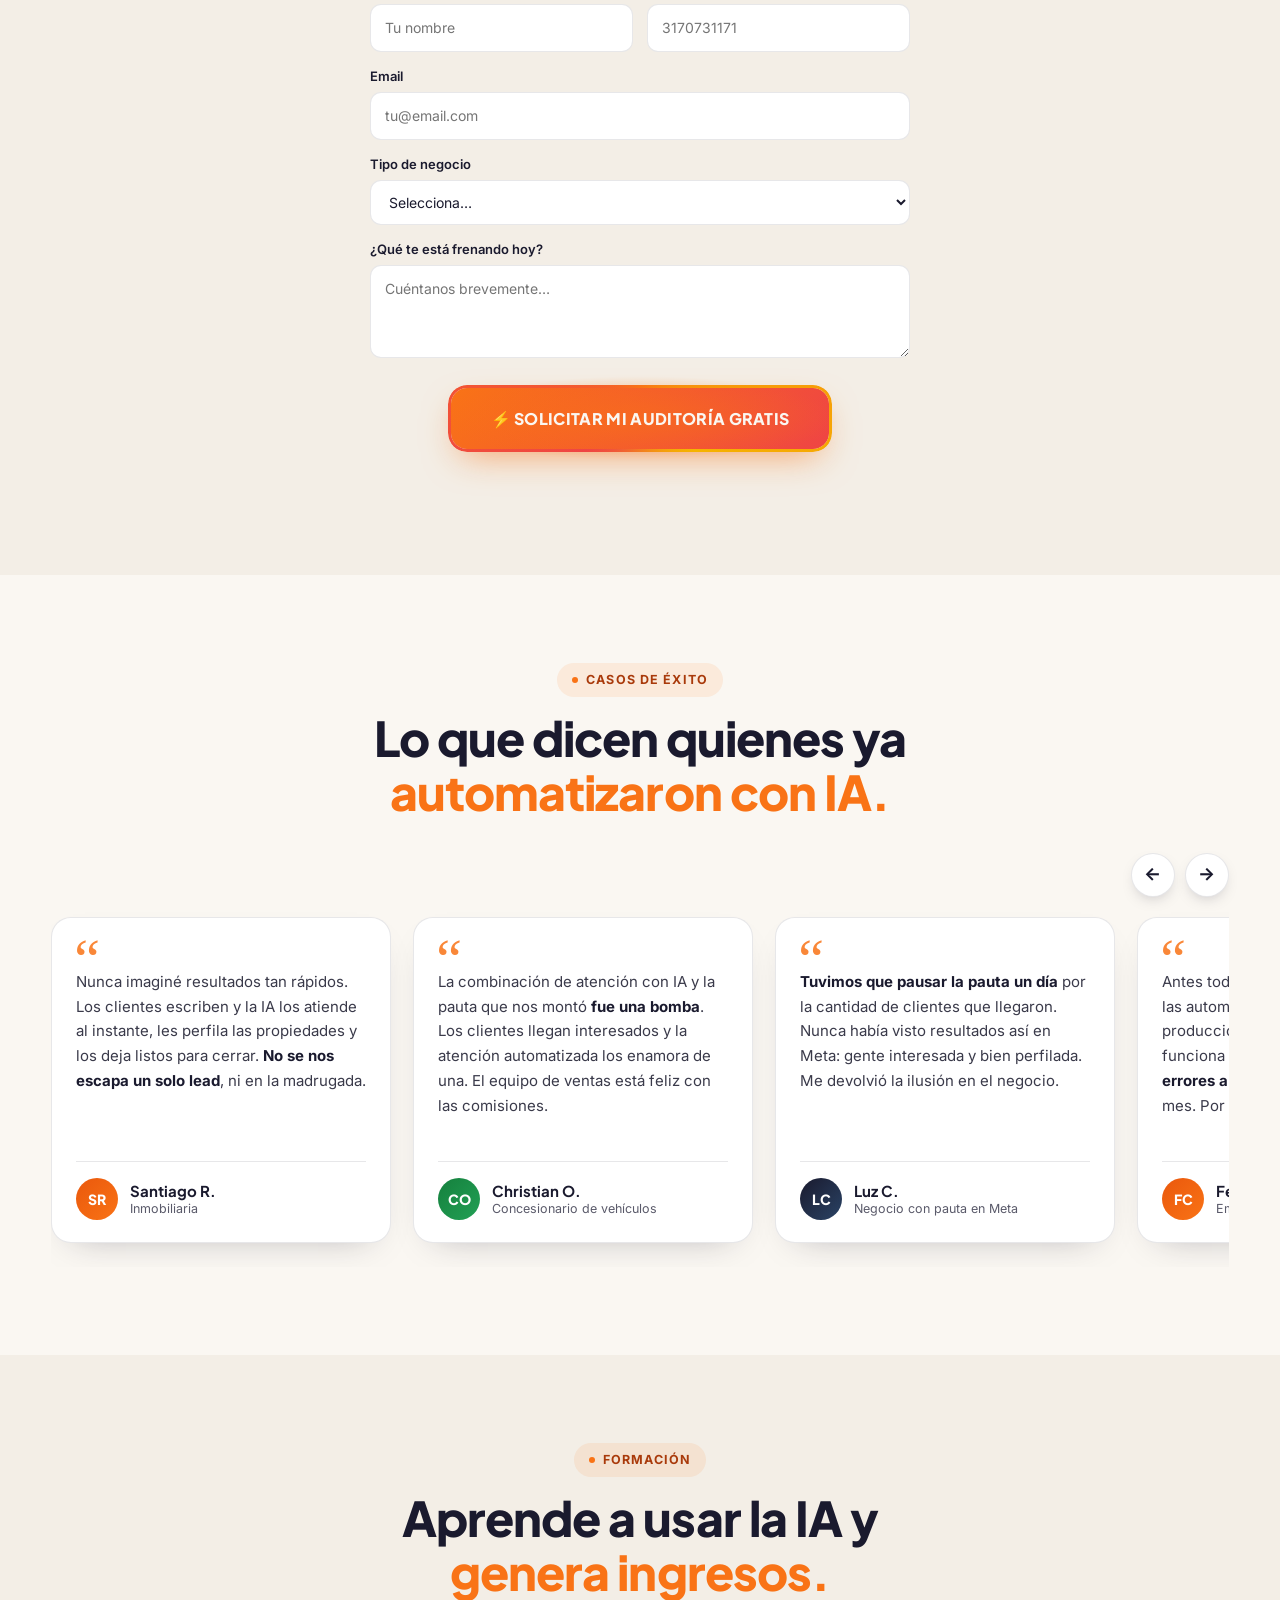
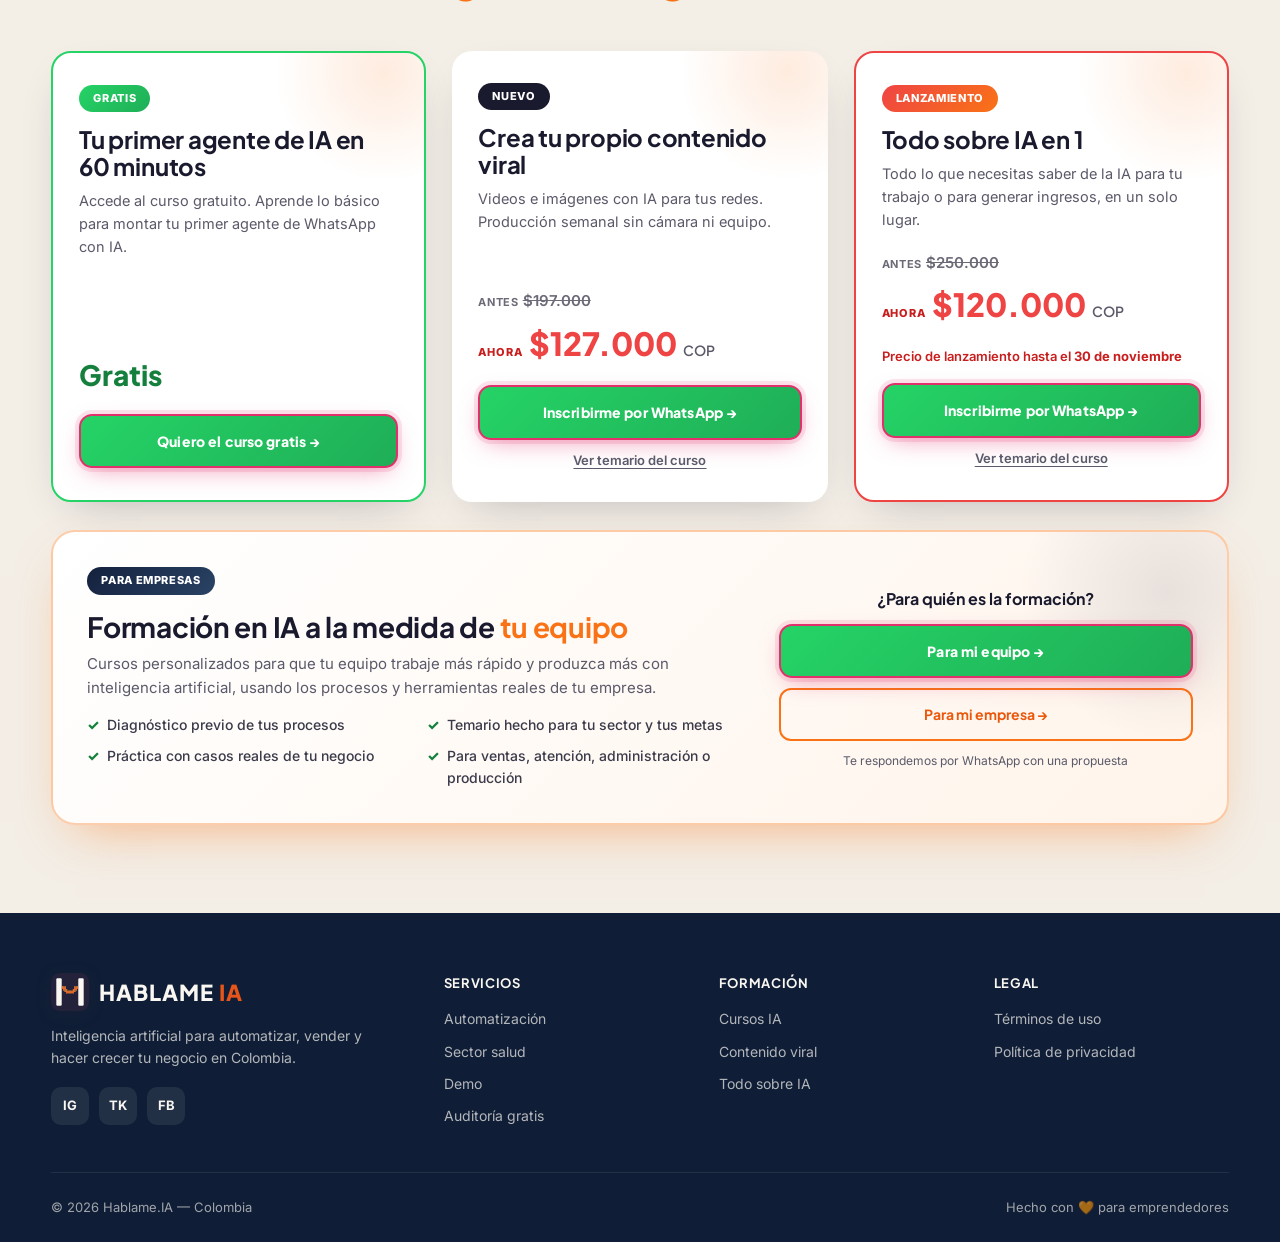
==== commit 284e0cea: "Logo oficial de Hablame IA en la web + favicon original de vuelta - Símbolo oficial (H + sonrisa pix" ====
--- a/index.html
+++ b/index.html
@@ -3,10 +3,9 @@
 <head>
   <meta charset="UTF-8">
   <meta name="viewport" content="width=device-width, initial-scale=1">
-  <link rel="icon" href="favicon.svg?v=3" type="image/svg+xml">
-  <link rel="icon" href="favicon.ico?v=3" sizes="any">
-  <link rel="icon" type="image/png" href="favicon.png?v=3">
-  <link rel="apple-touch-icon" href="apple-touch-icon.png?v=3">
+  <link rel="icon" href="favicon.ico?v=4" sizes="any">
+  <link rel="icon" type="image/png" href="favicon.png?v=4">
+  <link rel="apple-touch-icon" href="apple-touch-icon.png?v=4">
   <title>Hablame.IA &mdash; Automatiza, vende y crece con Inteligencia Artificial | Colombia</title>
   <meta name="description" content="Automatizaciones, agentes de IA y soluciones para marketing, ventas, atenci&oacute;n al cliente y gesti&oacute;n interna. Adem&aacute;s, formaci&oacute;n pr&aacute;ctica en IA para equipos y emprendedores en Colombia.">
   <meta name="theme-color" content="#FAF7F2">
@@ -39,8 +38,8 @@
 <header class="header" id="header">
   <div class="header-inner">
     <a href="#top" class="header-logo">
-      <img class="header-logo-icon" src="assets/img/logo-mascota.svg" alt="" width="32" height="32">
-      <span>Hablame</span><span class="header-logo-dot"></span><span class="header-logo-ia">IA</span>
+      <img class="header-logo-icon" src="assets/img/logo-hablame.svg" alt="" width="38" height="38">
+      <span class="logo-word">HABLAME <span class="header-logo-ia">IA</span></span>
     </a>
     <nav class="header-nav">
       <a href="#empresas">Servicios</a>
@@ -581,8 +580,8 @@
     <div class="footer-grid">
       <div>
         <div class="header-logo" style="font-size:22px;color:#FAF7F2;">
-          <img class="header-logo-icon" src="assets/img/logo-mascota.svg" alt="" width="32" height="32">
-          <span>Hablame</span><span class="header-logo-dot"></span><span class="header-logo-ia">IA</span>
+          <img class="header-logo-icon" src="assets/img/logo-hablame.svg" alt="" width="38" height="38">
+          <span class="logo-word">HABLAME <span class="header-logo-ia">IA</span></span>
         </div>
         <p style="margin:14px 0 0;font-size:14px;line-height:1.55;max-width:320px;">Inteligencia artificial para automatizar, vender y hacer crecer tu negocio en Colombia.</p>
         <div class="footer-socials">
--- a/styles.css
+++ b/styles.css
@@ -141,9 +141,10 @@
 .header.scrolled{box-shadow:0 2px 22px rgba(26,26,46,.08);border-color:var(--line);}
 .header-inner{display:flex;align-items:center;justify-content:space-between;max-width:1180px;margin:0 auto;padding:14px 4%;gap:12px;}
 .header-logo{display:flex;align-items:center;font-family:'Plus Jakarta Sans',sans-serif;font-weight:800;font-size:20px;color:var(--ink);}
-.header-logo-icon{display:block;flex-shrink:0;width:32px;height:32px;margin-right:8px;image-rendering:pixelated;filter:drop-shadow(0 3px 6px rgba(20,33,61,.28));}  /* ícono pixel-art (SVG) */
+.header-logo-icon{display:block;flex-shrink:0;width:38px;height:38px;margin-right:10px;filter:drop-shadow(0 3px 7px rgba(36,33,58,.28));}  /* símbolo oficial (SVG vectorial) */
+.logo-word{letter-spacing:.045em;white-space:nowrap;}  /* nombre como en el logo de redes */
 .header-logo-dot{width:6px;height:6px;border-radius:50%;background:var(--brand-orange);display:inline-block;margin:0 1px;vertical-align:middle;}
-.header-logo-ia{color:var(--brand-orange);}
+.header-logo-ia{color:#E8551A;}  /* naranja exacto del logo */
 .header-nav{display:flex;gap:28px;align-items:center;}
 .header-nav a{font-size:14px;font-weight:600;color:var(--ink-soft);transition:color .2s;}
 .header-nav a:hover{color:var(--brand-orange);}
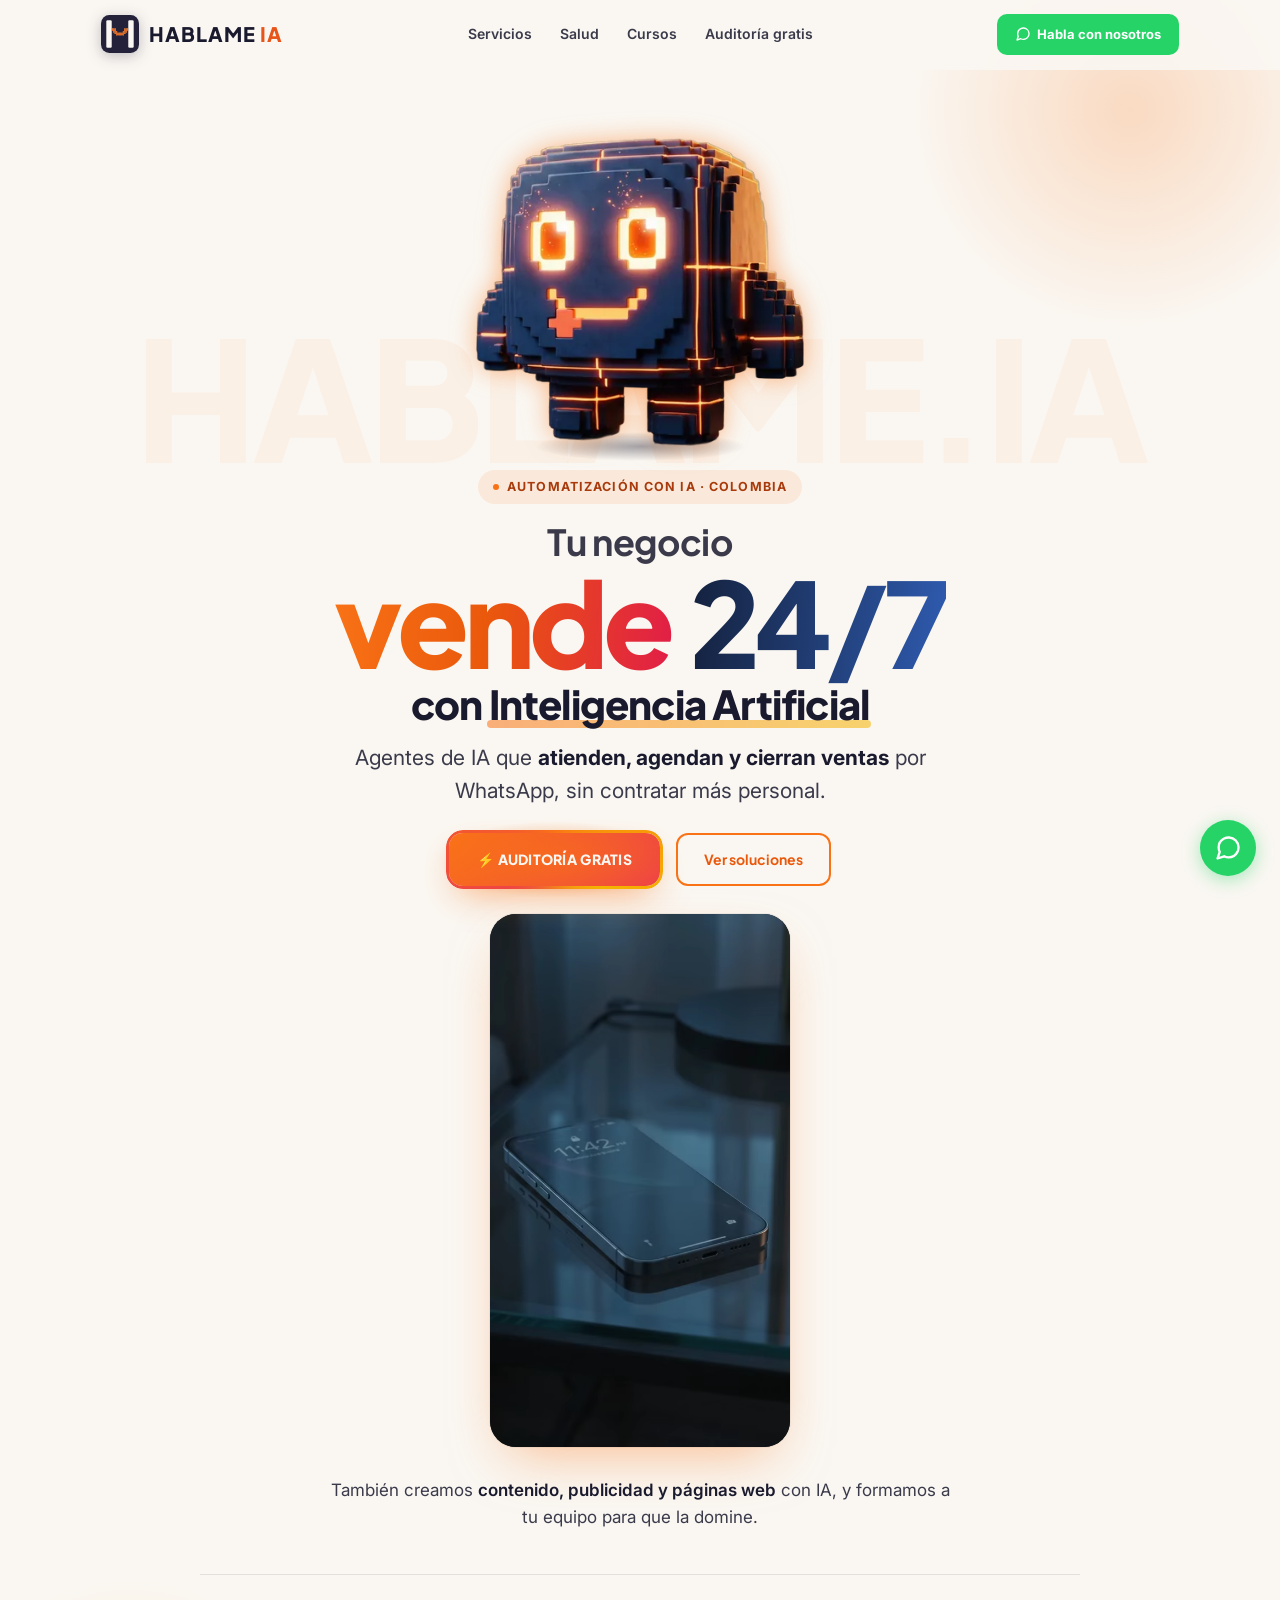
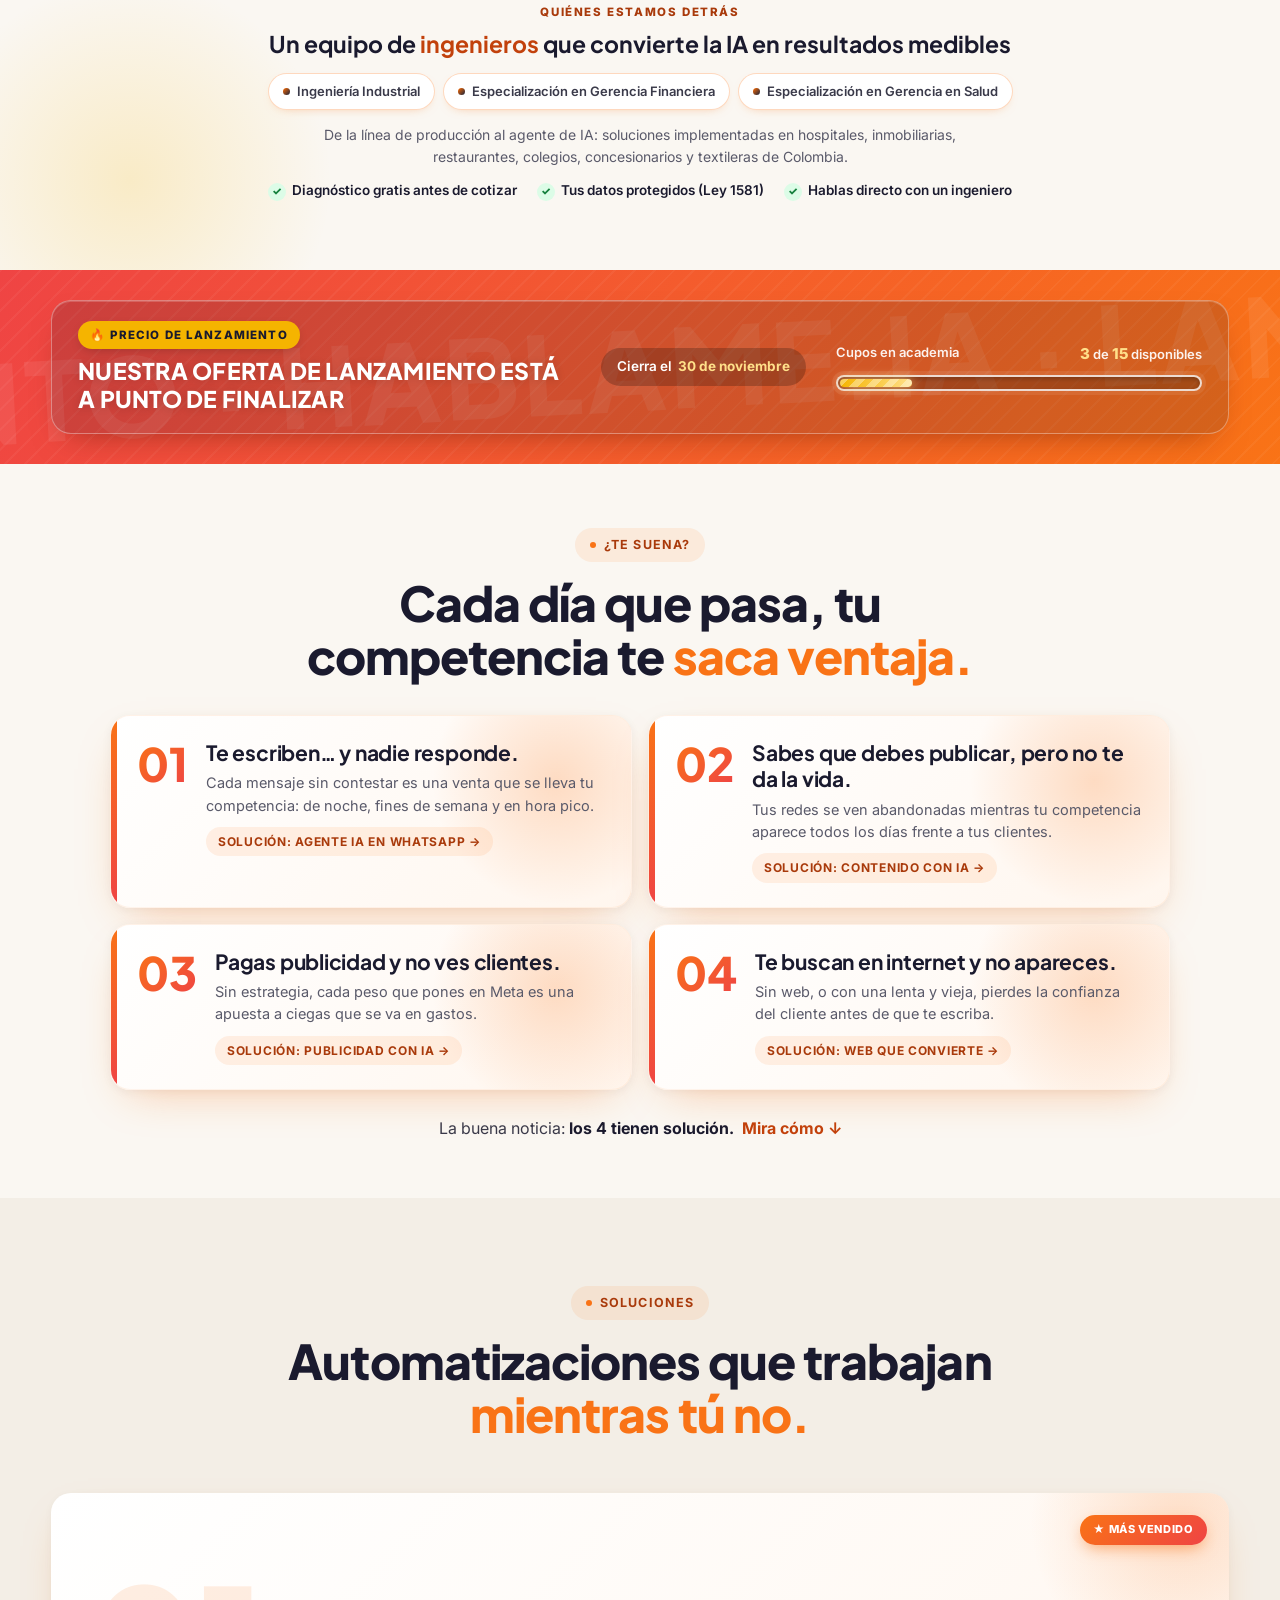
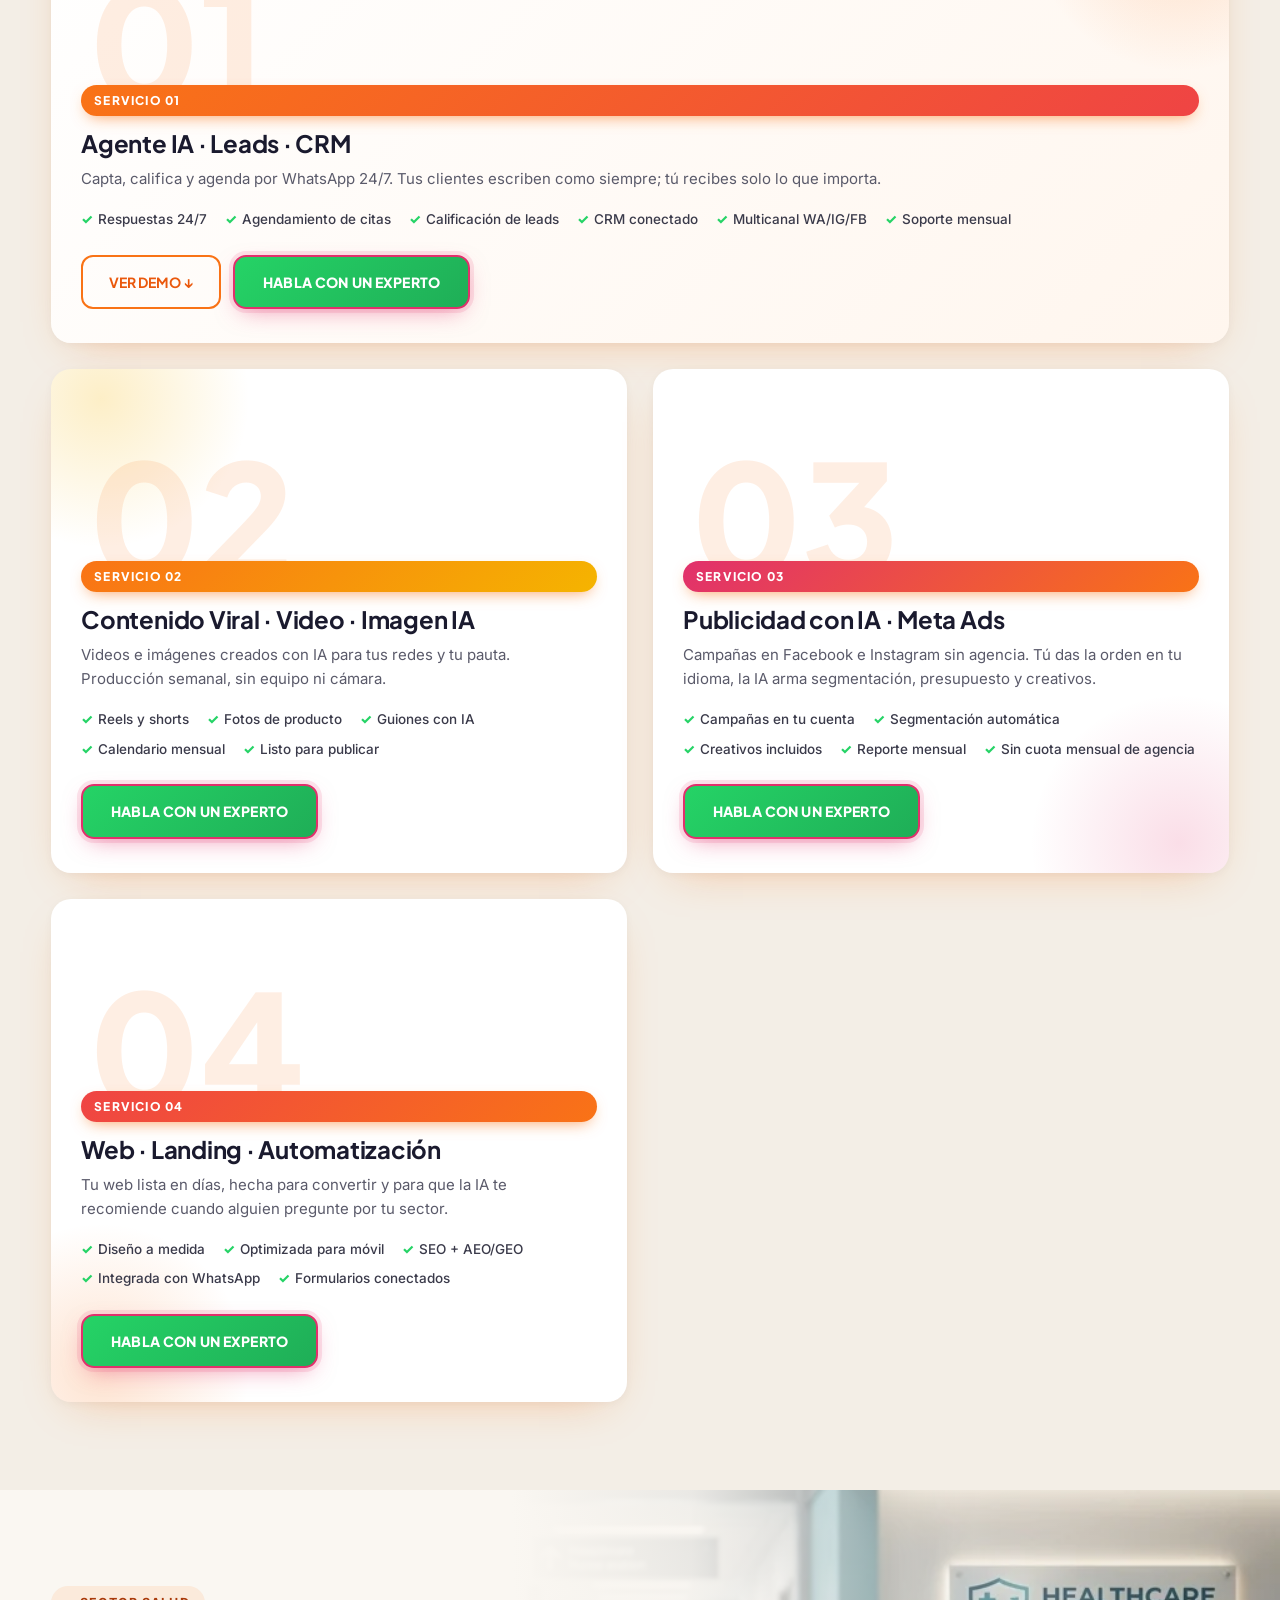
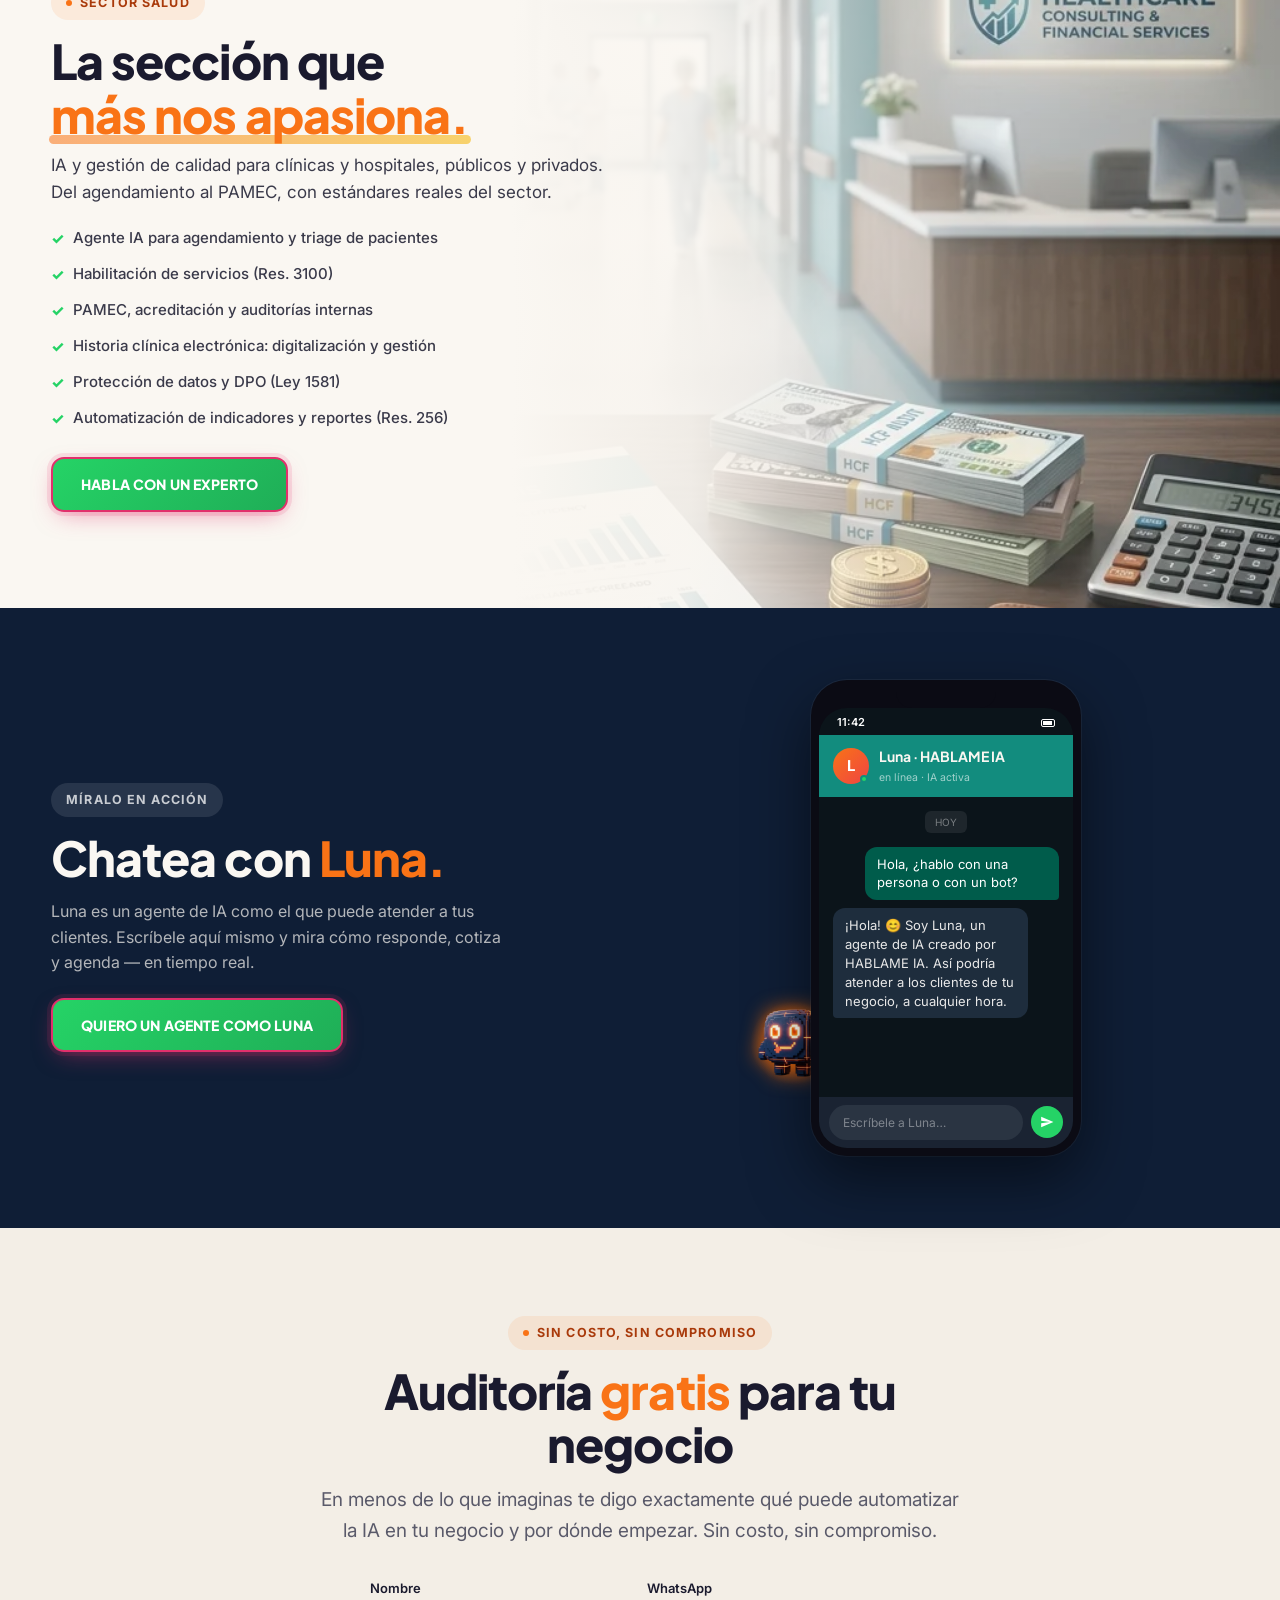
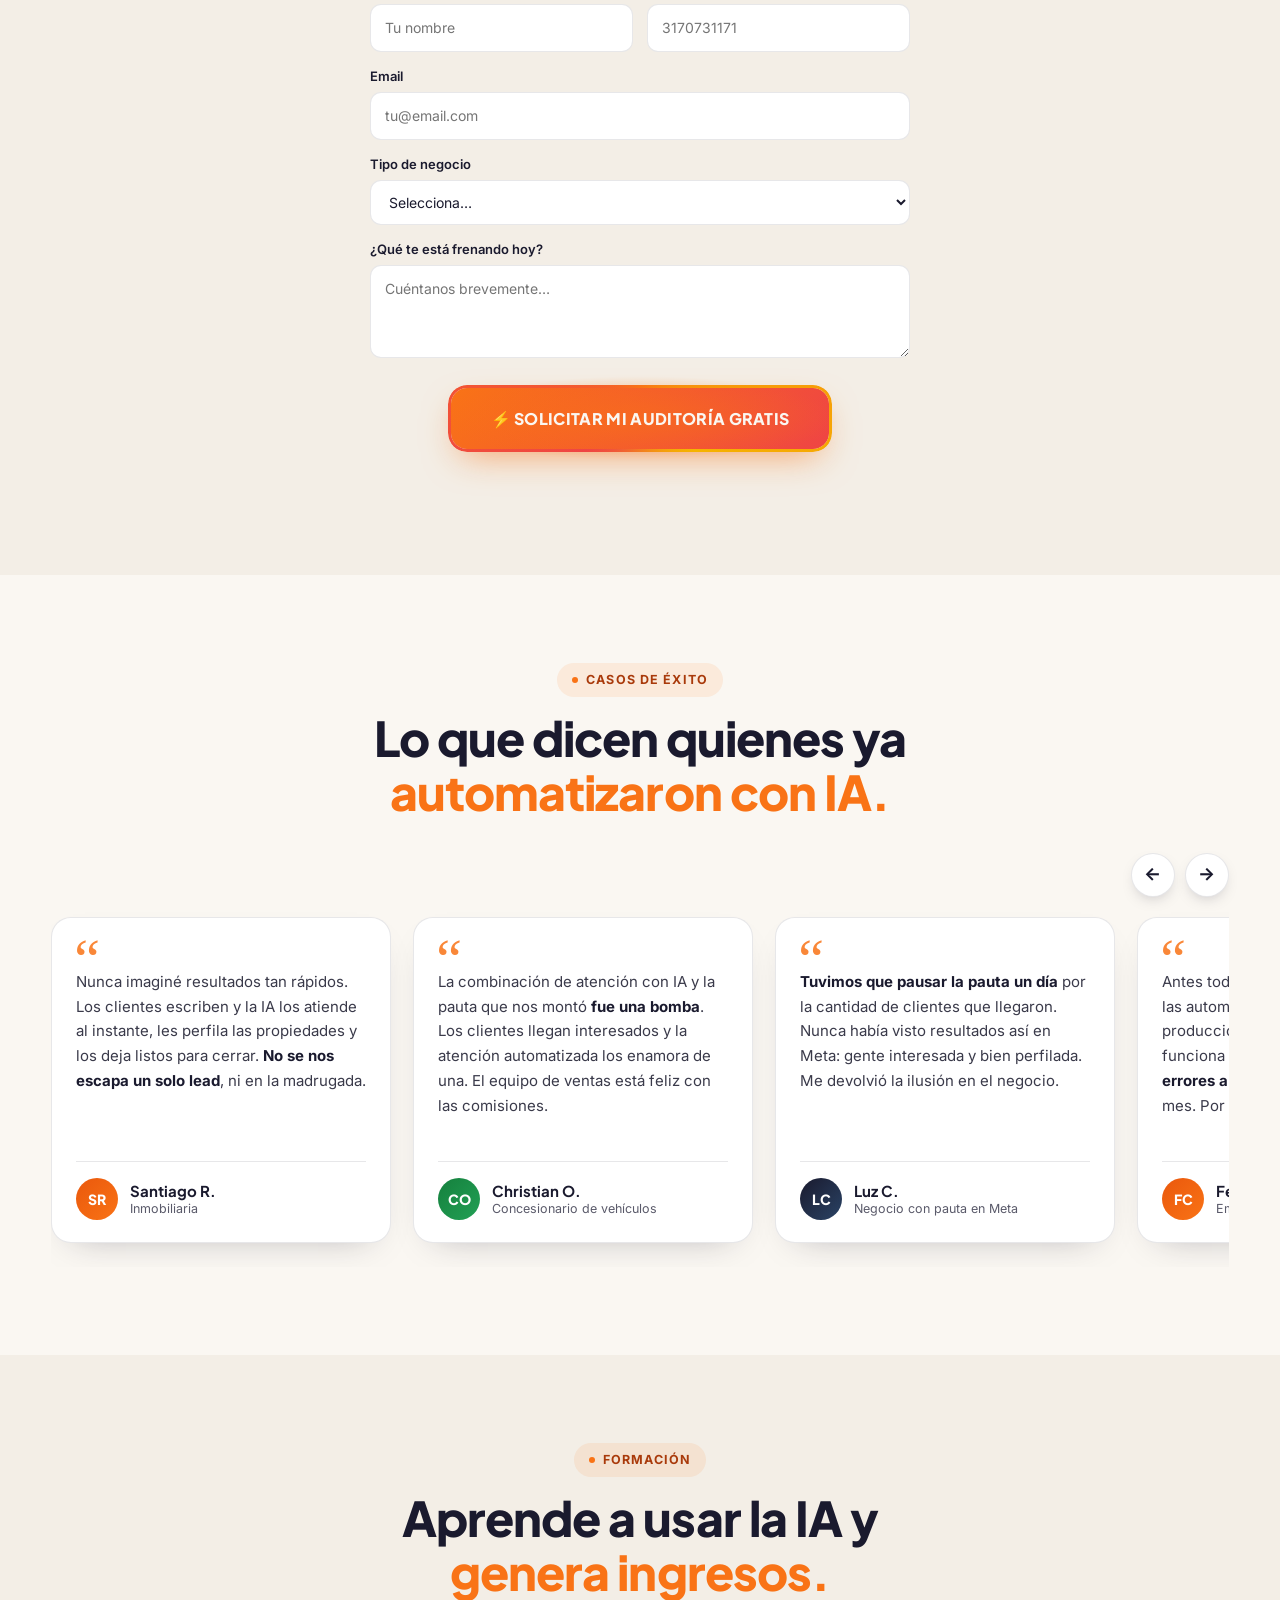
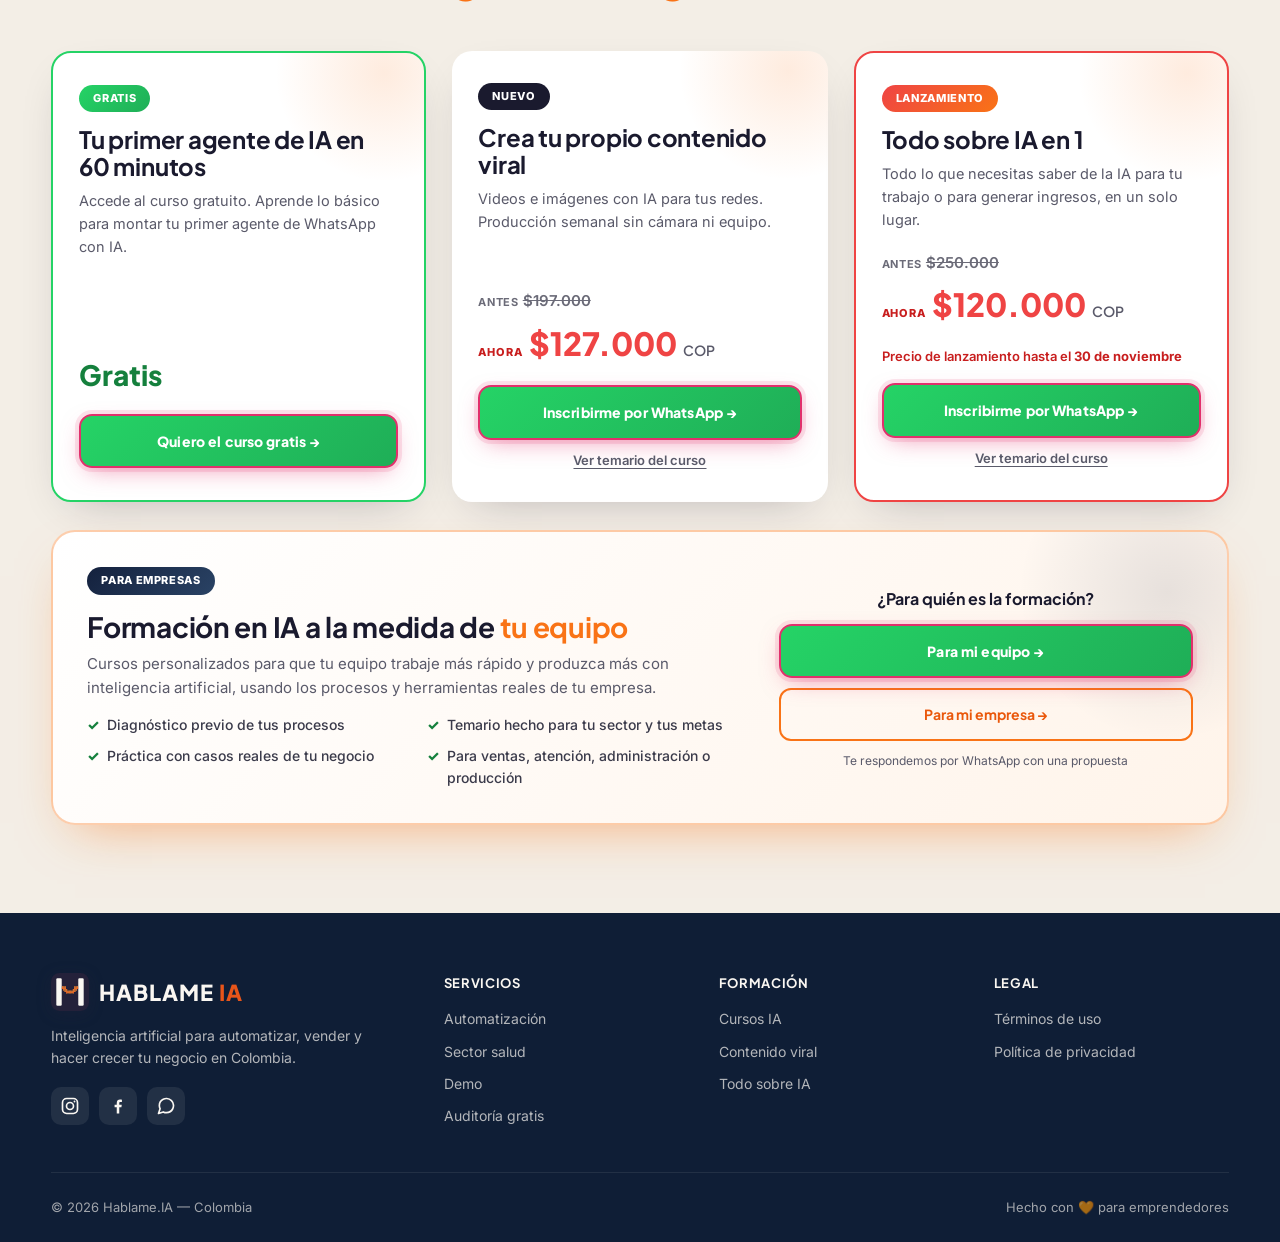
==== commit 6bb1a367: "Redes oficiales en la web: Instagram @hablame.ia y Facebook - Footer con íconos reales de Instagram," ====
--- a/index.html
+++ b/index.html
@@ -24,6 +24,13 @@
   <meta property="og:image:alt" content="Mascota de Hablame.IA: tu negocio vende 24/7 con Inteligencia Artificial">
   <meta name="twitter:card" content="summary_large_image">
   <meta name="twitter:image" content="https://hablame-ia.com/assets/img/og-hablame-v4.jpg">
+  <!-- Datos de la empresa para Google: nombre, logo, contacto y redes oficiales -->
+  <script type="application/ld+json">
+  {"@context":"https://schema.org","@type":"Organization","name":"Hablame IA","url":"https://hablame-ia.com/",
+   "logo":"https://hablame-ia.com/assets/img/logo-hablame.svg",
+   "sameAs":["https://www.instagram.com/hablame.ia/","https://www.facebook.com/hablame.ia"],
+   "contactPoint":{"@type":"ContactPoint","telephone":"+57-317-073-1171","contactType":"customer service","areaServed":"CO","availableLanguage":"es"}}
+  </script>
 
   <link rel="preconnect" href="https://fonts.googleapis.com">
   <link rel="preconnect" href="https://fonts.gstatic.com" crossorigin>
@@ -585,9 +592,15 @@
         </div>
         <p style="margin:14px 0 0;font-size:14px;line-height:1.55;max-width:320px;">Inteligencia artificial para automatizar, vender y hacer crecer tu negocio en Colombia.</p>
         <div class="footer-socials">
-          <a href="https://wa.me/573170731171" target="_blank" rel="noopener" class="footer-social" aria-label="Instagram" id="footerIG">IG</a>
-          <a href="https://wa.me/573170731171" target="_blank" rel="noopener" class="footer-social" aria-label="TikTok" id="footerTK">TK</a>
-          <a href="https://wa.me/573170731171" target="_blank" rel="noopener" class="footer-social" aria-label="Facebook" id="footerFB">FB</a>
+          <a href="https://www.instagram.com/hablame.ia/" target="_blank" rel="noopener" class="footer-social" aria-label="Instagram de Hablame IA (@hablame.ia)" id="footerIG">
+            <svg width="20" height="20" viewBox="0 0 24 24" fill="none" stroke="currentColor" stroke-width="2" aria-hidden="true"><rect x="3" y="3" width="18" height="18" rx="5"/><circle cx="12" cy="12" r="4.2"/><circle cx="17.4" cy="6.6" r="1.1" fill="currentColor" stroke="none"/></svg>
+          </a>
+          <a href="https://www.facebook.com/hablame.ia" target="_blank" rel="noopener" class="footer-social" aria-label="Facebook de Hablame IA" id="footerFB">
+            <svg width="20" height="20" viewBox="0 0 24 24" fill="currentColor" aria-hidden="true"><path d="M13.5 21v-7.5h2.6l.4-3h-3V8.6c0-.9.3-1.5 1.6-1.5h1.6V4.4c-.3 0-1.2-.1-2.3-.1-2.3 0-3.9 1.4-3.9 4v2.2H7.9v3h2.6V21h3z"/></svg>
+          </a>
+          <a href="https://wa.me/573170731171" target="_blank" rel="noopener" class="footer-social" aria-label="WhatsApp de Hablame IA">
+            <svg width="20" height="20" viewBox="0 0 24 24" fill="none" stroke="currentColor" stroke-width="2" stroke-linecap="round" stroke-linejoin="round" aria-hidden="true"><path d="M21 11.5a8.38 8.38 0 0 1-.9 3.8 8.5 8.5 0 0 1-7.6 4.7 8.38 8.38 0 0 1-3.8-.9L3 21l1.9-5.7a8.38 8.38 0 0 1-.9-3.8 8.5 8.5 0 0 1 4.7-7.6 8.38 8.38 0 0 1 3.8-.9h.5a8.48 8.48 0 0 1 8 8v.5z"/></svg>
+          </a>
         </div>
       </div>
       <div>
